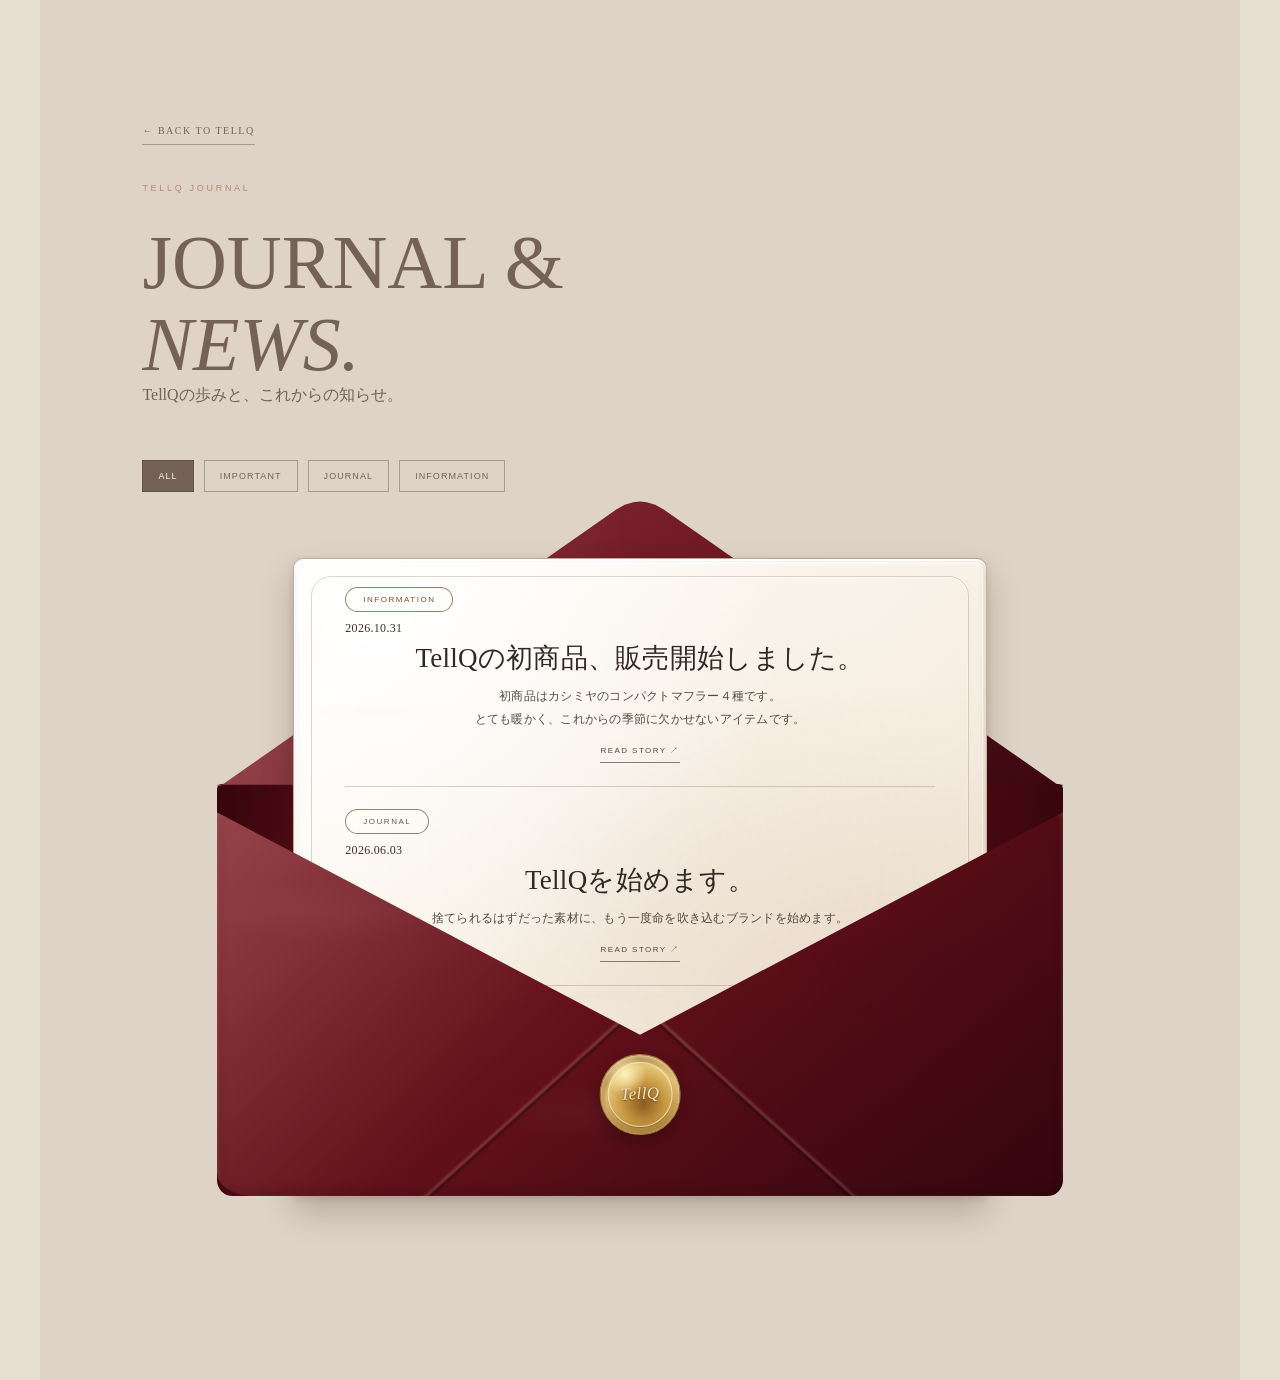
==== journal.html @ 22a3b093 "Update TellQ homepage.v.6.52" ====
<!doctype html>
<html lang="ja">
<head>
    <meta charset="utf-8">
    <meta name="viewport" content="width=device-width, initial-scale=1">
    <meta name="description" content="TellQのブランドジャーナルと最新のお知らせ。">
    <title>JOURNAL & NEWS. | TellQ</title>
    <link rel="stylesheet" href="style.css?v=6.52">
</head>
<body>
    <main class="journal-page">
        <div class="journal-page-inner">
            <a class="journal-back" href="index.html#news">← BACK TO TELLQ</a>
            <header class="journal-page-heading">
                <p class="section-label">TELLQ JOURNAL</p>
                <h1>JOURNAL &amp;<br><span>NEWS.</span></h1>
                <p>TellQの歩みと、これからの知らせ。</p>
            </header>
            <div id="journalListView">
                <nav class="journal-filter" aria-label="記事カテゴリ">
                    <button type="button" data-filter="all" aria-pressed="true">ALL</button>
                    <button type="button" data-filter="important" aria-pressed="false">IMPORTANT</button>
                    <button type="button" data-filter="journal" aria-pressed="false">JOURNAL</button>
                    <button type="button" data-filter="information" aria-pressed="false">INFORMATION</button>
                </nav>
                <div id="journalArchiveList" class="journal-archive-list" aria-live="polite"></div>
                <nav class="journal-pagination" id="journalPagination" aria-label="記事ページ"></nav>
            </div>
            <article id="journalDetailView" class="journal-detail" hidden></article>
        </div>
    </main>
    <script src="journal-data.js?v=6.30"></script>
    <script src="journal.js?v=6.44"></script>
</body>
</html>
---- style.css ----
/* =========================================================
   TELLQ WEBSITE
   STYLE CSS
========================================================= */


/* =========================================================
   RESET
========================================================= */

* {
    margin: 0;
    padding: 0;
    box-sizing: border-box;
}

html {
    scroll-behavior: smooth;
}

body {
    background: #e8dfd2;
    color: #302a26;
    font-family: "Noto Serif JP", serif;
    overflow-x: hidden;
}

.lora-number {
    font-family: var(--lora);
    font-weight: 400;
}

/* =========================================================
   FIXED SIDE BACKGROUNDS / PARALLAX
========================================================= */

.side-background {
    position: fixed;
    top: 0;
    bottom: 0;
    width: max(0px, calc((100vw - 1200px) / 2));
    z-index: 0;
    background: url("image/haikei.jpg") center center / cover no-repeat;
    filter: saturate(0.7);
}

.side-background::after {
    content: "";
    position: absolute;
    inset: 0;
    background: rgba(40, 32, 27, 0.22);
}

.side-background-left { left: 0; }
.side-background-right { right: 0; }

main,
.footer {
    position: relative;
    z-index: 1;
    width: min(100%, 1200px);
    margin-left: auto;
    margin-right: auto;
}

.header-inner {
    width: min(100%, 1200px);
    margin: 0 auto;
}

img {
    max-width: 100%;
    display: block;
}

a {
    color: inherit;
    text-decoration: none;
}

button,
input,
textarea,
select {
    font-family: inherit;
}


/* =========================================================
   VARIABLES
========================================================= */

:root {

    --beige: #e8dfd2;
    --light-beige: #f2ece4;
    --cream: #f8f5f0;

    --brown: #756256;
    --dark-brown: #3c332e;

    --black: #282421;

    --red: #b9867b;
    --light-red: #d8b2a8;

    --white: #fffdf9;

    --serif: "Noto Serif JP", serif;
    --english: "Cormorant Garamond", serif;
    --lora: "Lora", serif;
    /* 商品データ（商品名・商品番号・価格など）のフォントはここで一括変更 */
    --product-data-font: var(--lora);
    --sans: "Montserrat", sans-serif;
}


/* =========================================================
   COMMON
========================================================= */

.section-padding {
    padding: 150px 8%;
}

.section-label {
    font-family: var(--sans);
    font-size: 10px;
    letter-spacing: 0.3em;
    color: var(--brown);
    margin-bottom: 28px;
}

.section-title h2 {
    font-family: var(--english);
    font-size: clamp(55px, 7vw, 105px);
    line-height: 0.88;
    font-weight: 300;
    letter-spacing: -0.02em;
}

.section-title h2 span {
    color: var(--brown);
}

.reveal {
    opacity: 0;
    transform: translateY(40px);
    transition:
        opacity 1.2s ease,
        transform 1.2s cubic-bezier(.2,.7,.2,1);
}

.reveal.active {
    opacity: 1;
    transform: translateY(0);
}


/* =========================================================
   HEADER
========================================================= */

.header {
    position: fixed;
    top: 0;
    left: 0;
    width: 100%;
    z-index: 1000;
    padding: 25px 5%;
    color: #fff;
    mix-blend-mode: difference;
}

.header-inner {
    display: flex;
    align-items: center;
    justify-content: space-between;
}

.logo {
    position: relative;
    z-index: 2;
    width: 100px;
    font-family: var(--english);
    font-size: 34px;
    letter-spacing: 0.05em;
}

.nav {
    display: flex;
    gap: 42px;
}

.nav a {
    font-family: var(--sans);
    font-size: 10px;
    letter-spacing: 0.25em;
    transition: opacity 0.3s ease;
}

.nav a:hover {
    opacity: 0.55;
}

.menu-button {
    display: none;
}


/* =========================================================
   MOBILE MENU
========================================================= */

.mobile-menu {
    position: fixed;
    inset: 0;
    z-index: 900;
    background: var(--beige);

    display: flex;
    flex-direction: column;
    justify-content: center;
    align-items: center;
    gap: 30px;

    opacity: 0;
    pointer-events: none;
    transition: opacity 0.5s ease;
}

.mobile-menu.active {
    opacity: 1;
    pointer-events: auto;
}

.mobile-menu a {
    font-family: var(--english);
    font-size: 42px;
    color: var(--dark-brown);
}


/* =========================================================
   HERO
========================================================= */

.hero {
    position: relative;
    height: 100vh;
    min-height: 700px;
    overflow: hidden;
    background: #a9998b;
}

.hero-image {
    position: absolute;
    inset: 0;
    overflow: hidden;
}

.hero-slides {
    position: absolute;
    inset: 0;
}

.hero-slide {
    position: absolute;
    inset: 0;
    width: 100%;
    height: 100%;
    object-fit: cover;
    object-position: center;
    filter: saturate(0.75);
    opacity: 0;
    transform: scale(1.03);
    transition: opacity 2.4s ease-in-out, transform 8s ease-out;
}

.hero-slide.active {
    opacity: 1;
    transform: scale(1);
}

.hero-overlay {
    position: absolute;
    inset: 0;

    background:
        linear-gradient(
            90deg,
            rgba(30,24,20,0.45),
            rgba(30,24,20,0.05)
        );
}

.hero-content {
    position: absolute;
    z-index: 2;
    left: 10%;
    top: 50%;
    transform: translateY(-50%);

    color: white;
}

.hero-small {
    font-family: var(--sans);
    font-size: 11px;
    letter-spacing: 0.5em;
    margin-bottom: 25px;
}

.hero h1 {
    font-family: var(--lora);
    font-size: clamp(48px, 5.8vw, 86px);
    line-height: 1.04;
    font-weight: 300;
    letter-spacing: -0.03em;
    max-width: 780px;
}

.hero h1 em {
    font-weight: 300;
}

.hero-japanese {
    margin-top: 35px;

    font-size: 13px;
    line-height: 2.1;
    letter-spacing: 0.12em;
}

.hero-button {
    display: inline-flex;
    align-items: center;
    gap: 30px;

    margin-top: 40px;
    padding-bottom: 10px;

    font-family: var(--sans);
    font-size: 9px;
    letter-spacing: 0.3em;

    border-bottom: 1px solid rgba(255,255,255,0.7);

    transition:
        gap 0.4s ease,
        opacity 0.3s ease;
}

.hero-button:hover {
    gap: 45px;
    opacity: 0.7;
}

.hero-scroll {
    position: absolute;
    z-index: 2;
    bottom: 35px;
    left: 50%;

    transform: translateX(-50%);

    display: flex;
    flex-direction: column;
    align-items: center;
    gap: 10px;

    color: white;
}

.hero-scroll span {
    font-family: var(--sans);
    font-size: 8px;
    letter-spacing: 0.4em;
}

.hero-scroll div {
    width: 1px;
    height: 50px;
    background: rgba(255,255,255,0.6);
}




/* =========================================================
   INTRO
========================================================= */

.intro {
    background:
        radial-gradient(ellipse at 16% 24%, rgba(255,255,255,0.52) 0%, rgba(255,255,255,0) 43%),
        radial-gradient(ellipse at 86% 78%, rgba(184,151,132,0.13) 0%, rgba(184,151,132,0) 42%),
        linear-gradient(135deg, #d9b9a6 0%, #f3eee4 52%, #e6d1bc 100%);
    text-align: center;
}

.intro-inner {
    max-width: 900px;
    margin: auto;
}

.intro h2 {
    font-size: clamp(35px, 5vw, 65px);
    font-weight: 400;
    line-height: 1.6;
}

.intro h2 span {
    color: var(--brown);
}

.intro-text {
    max-width: 550px;
    margin: 45px auto 0;

    font-size: 14px;
    line-height: 2.4;
}

/*  TELLQ v6.30 CODE AUDIT: disabled legacy CSS; no matching current HTML/JS class or ID.
.intro-concept {
    margin-top: 55px;

    font-family: var(--english);
    font-size: 32px;
    font-style: italic;

    color: var(--red);
}

  */


/* =========================================================
   ABOUT
========================================================= */

.about {
    background: var(--beige);
    padding-top: 150px;
}

.about-heading {
    padding: 0 8% 120px;
}

/* ABOUT見出し：PRODUCTS / NEWS と同じ見出し設計 */
.about-heading h2 {
    font-family: var(--english);
    font-size: clamp(55px, 7vw, 105px);
    line-height: 0.88;
    font-weight: 300;
    letter-spacing: -0.02em;
}

.about-heading h2 span {
    color: var(--brown);
}

.about-story {
    display: grid;
    grid-template-columns: 1fr 1fr;
    min-height: 0;
}

.about-image {
    height: 700px;
    overflow: hidden;
}

.image-frame {
    width: 100%;
    height: 100%;
    overflow: hidden;
}

.image-frame img {
    width: 100%;
    height: 100%;
    object-fit: cover;
    object-position: center;
    display: block;
}

.about-text {
    height: 700px;
    padding: 62px 11%;
    background: var(--light-beige);
    overflow: hidden;
    display: flex;
    flex-direction: column;
    justify-content: center;
}

.about-text p {
    font-size: 12px;
    line-height: 1.9;
    margin-bottom: 13px;
}

.about-text .lead {
    font-size: 17px;
    line-height: 1.7;
    color: var(--brown);
    margin-bottom: 22px;
}


/* =========================================================
   ABOUT SECOND
========================================================= */

.about-second {
    display: grid;
    grid-template-columns: 1.05fr 0.95fr;
    position: relative;
    max-width: 1200px;
    margin: auto;
    padding: 180px 8%;
    gap: 80px;
}

.about-second-text {
    position: relative;
    padding-left: 58px;
}

.about-second-text::before {
    content: "01";
    position: absolute;
    left: 0;
    top: 2px;
    font-family: var(--lora);
    font-size: 13px;
    letter-spacing: 0.08em;
    color: var(--brown);
}

.about-second-text::after {
    content: "";
    position: absolute;
    left: 7px;
    top: 31px;
    width: 1px;
    height: calc(100% - 31px);
    background: linear-gradient(to bottom, rgba(118,91,73,0.55), rgba(118,91,73,0));
}

.about-second-text .section-label {
    margin-bottom: 22px;
    letter-spacing: 0.42em;
}

.about-second-text h3 {
    position: relative;
    display: inline-block;
    font-family: var(--lora);
    font-size: clamp(34px, 3.5vw, 48px);
    line-height: 1.25;
    font-weight: 400;
    margin-bottom: 48px;
    color: var(--brown);
}

.about-second-text h3::after {
    content: "";
    position: absolute;
    left: 0;
    bottom: -17px;
    width: 58px;
    height: 1px;
    background: var(--light-red);
}

.about-second-text p {
    max-width: 500px;
    font-size: 13px;
    line-height: 2.55;
    margin-bottom: 25px;
}

.about-second-text strong {
    color: var(--red);
    font-weight: 500;
}

.about-second-quote {
    position: relative;
    min-height: 520px;
    display: flex;
    flex-direction: column;
    justify-content: center;
    align-items: center;
    color: var(--brown);
    background: linear-gradient(145deg, rgba(255,255,255,0.72), rgba(238,229,218,0.45));
    border: 1px solid rgba(118,91,73,0.13);
    box-shadow: 0 25px 70px rgba(75,55,42,0.08);
    overflow: hidden;
}

/* MY STORY：写真を表示する領域 */
.about-second-quote {
    padding: 0;
}

.about-second-quote-image {
    display: block;
    width: 100%;
    height: 100%;
    min-height: inherit;
    object-fit: cover;
    object-position: center;
}

.about-second-quote::after {
    content: "";
    position: absolute;
    width: 190px;
    height: 190px;
    border: 1px solid rgba(160,102,83,0.16);
    border-radius: 50%;
    right: -72px;
    bottom: -72px;
}

/*  TELLQ v6.30 CODE AUDIT: disabled legacy CSS; no matching current HTML/JS class or ID.
.quote-mark {
    font-family: var(--lora);
    font-size: 88px;
    line-height: 0.5;
    opacity: 0.22;
}

  */

.about-second-quote p {
    font-family: var(--lora);
    font-size: clamp(32px, 3.2vw, 46px);
    font-style: italic;
    line-height: 1.35;
    letter-spacing: 0.03em;
    text-align: center;
}

/*  TELLQ v6.30 CODE AUDIT: disabled legacy CSS; no matching current HTML/JS class or ID.
.quote-end {
    transform: rotate(180deg);
    margin-top: 20px;
}

  */


/* =========================================================
   ABOUT FINAL
========================================================= */

.about-final {
    background: var(--dark-brown);
    color: white;

    padding: 150px 8%;
}

.about-final-inner {
    max-width: 850px;
    margin: auto;
    text-align: center;
}

.about-final p {
    font-size: 13px;
    line-height: 2.5;
    margin-bottom: 25px;
    opacity: 0.85;
}

.about-final h3 {
    margin-top: 80px;

    font-family: var(--english);
    font-size: clamp(42px, 6vw, 80px);
    line-height: 1.1;
    font-weight: 300;
}

.about-final h3 em {
    color: var(--light-red);
}


/* =========================================================
   PRODUCTS
========================================================= */

.products {
    background: var(--cream);
}

.product-showcase {
    display: grid;
    grid-template-columns: 1.1fr 0.9fr;
    max-width: 1300px;
    margin: 120px auto 0;
    background: var(--white);
}

.product-visual-column {
    min-width: 0;
    align-self: start;
    background: var(--white);
}

.product-main {
    position: relative;
    min-width: 0;
}

.product-image {
    position: relative;
    height: 700px;
    overflow: hidden;
    background: var(--light-beige);
}

.product-image img {
    width: 100%;
    height: 100%;
    object-fit: cover;
    object-position: center;
    display: block;
    transition: opacity 0.35s ease;
}

.product-number {
    position: absolute;
    top: 30px;
    left: 35px;
    font-family: var(--english);
    font-size: 24px;
    color: rgba(255,255,255,0.8);
}

.product-arrow {
    position: absolute;
    top: 50%;
    transform: translateY(-50%);
    z-index: 3;
    width: 48px;
    height: 48px;
    border: 1px solid rgba(255,255,255,0.65);
    background: rgba(40,33,29,0.28);
    color: white;
    border-radius: 50%;
    font-size: 18px;
    cursor: pointer;
    backdrop-filter: blur(5px);
    transition: background 0.3s ease, transform 0.3s ease;
}

.product-arrow:hover {
    background: rgba(40,33,29,0.55);
}

.product-prev { left: 24px; }
.product-next { right: 24px; }

.product-info {
    padding: 80px 10%;
}

.product-category {
    font-family: var(--sans);
    font-size: 8px;
    letter-spacing: 0.25em;
    color: var(--brown);
}

.product-info h3 {
    margin-top: 35px;
    font-family: var(--english);
    font-size: 62px;
    line-height: 0.95;
    font-weight: 300;
}

.product-price {
    margin-top: 35px;
    font-family: var(--product-data-font);
    font-size: 20px;
    letter-spacing: 0.08em;
}

.product-price small {
    font-size: 8px;
    color: #888;
}

.product-line {
    width: 100%;
    height: 1px;
    margin: 40px 0;
    background: #d7cec4;
}

/*  TELLQ v6.30 CODE AUDIT: disabled legacy CSS; no matching current HTML/JS class or ID.
.product-description {
    font-size: 12px;
    line-height: 2.4;
}

  */

.product-detail {
    margin-top: 34px;
    display: flex;
    gap: 50px;
}

.product-detail div {
    display: flex;
    flex-direction: column;
    gap: 8px;
}

.product-detail span {
    font-family: var(--sans);
    font-size: 8px;
    letter-spacing: 0.2em;
    color: #999;
}

.product-detail strong {
    font-family: var(--sans);
    font-size: 10px;
    font-weight: 400;
}

/* 商品販売状況（PRODUCT_DATA の status と連動） */
.product-status {
    display: inline-block;
    margin: 12px 0 0;
    padding: 6px 10px;
    border: 1px solid #d7cec4;
    color: #6d6258;
    font-family: var(--sans);
    font-size: 9px;
    letter-spacing: 0.12em;
    line-height: 1.5;
}
.product-status[data-status="upcoming"] {
    background: #f5f0e8;
    border-color: #d8c5a8;
    color: #806548;
}
.product-status[data-status="available"] {
    background: #f5f4ef;
    border-color: #d7cec4;
    color: #5f6253;
}
.product-status[data-status="soldout"] {
    background: #f0ece8;
    border-color: #cbbeb2;
    color: #82766d;
}

.buy-button {
    width: 100%;
    margin-top: 60px;
    padding: 20px;
    border: 1px solid var(--dark-brown);
    background: var(--dark-brown);
    color: white;
    font-family: var(--sans);
    font-size: 9px;
    letter-spacing: 0.3em;
    cursor: pointer;
    display: flex;
    align-items: center;
    justify-content: space-between;
    transition: background 0.3s ease, color 0.3s ease;
}

.buy-button:hover {
    background: transparent;
    color: var(--dark-brown);
}

.buy-button:disabled {
    background: #e8e0d7;
    border-color: #d7cec4;
    color: #887b70;
    cursor: not-allowed;
}
.buy-button:disabled:hover {
    background: #e8e0d7;
    color: #887b70;
}

.product-thumbnails {
    max-width: 1300px;
    margin: 24px auto 0;
    display: grid;
    grid-template-columns: repeat(5, 1fr);
    gap: 14px;
}

.product-thumb {
    position: relative;
    height: 130px;
    padding: 0;
    border: 1px solid transparent;
    background: var(--light-beige);
    overflow: hidden;
    cursor: pointer;
    opacity: 1;
    transition: border-color 0.3s ease, transform 0.3s ease;
}

.product-thumb:hover,
.product-thumb.active {
    opacity: 1;
}

.product-thumb.active {
    border-color: var(--dark-brown);
}

.product-thumb:hover {
    transform: translateY(-2px);
}

.product-thumb img {
    width: 100%;
    height: 100%;
    object-fit: cover;
}

.product-thumb .product-thumb-status {
    position: absolute;
    top: 8px;
    right: 8px;
    left: auto;
    bottom: auto;
    z-index: 2;
    padding: 5px 6px;
    background: rgba(250, 247, 242, 0.94);
    color: #62564c;
    font-family: var(--sans);
    font-size: 7px;
    letter-spacing: 0.08em;
    line-height: 1.2;
    text-shadow: none;
}
.product-thumb .product-thumb-status--upcoming { background: rgba(245, 237, 224, 0.96); color: #806548; }
/*  TELLQ v6.30 CODE AUDIT: disabled legacy CSS; no matching current HTML/JS class or ID.
.product-thumb .product-thumb-status--available { background: rgba(245, 244, 239, 0.94); color: #5f6253; }

  */
.product-thumb .product-thumb-status--soldout { background: rgba(240, 236, 232, 0.96); color: #82766d; }

.product-thumb > span:not(.product-thumb-status) {
    position: absolute;
    left: 10px;
    bottom: 8px;
    font-family: var(--sans);
    font-size: 8px;
    letter-spacing: 0.12em;
    color: white;
    text-shadow: 0 1px 5px rgba(0,0,0,0.45);
}

/* =========================================================
   STAFF SNAP
========================================================= */

.staff-snap {
    max-width: 1300px;
    margin: 150px auto 0;
}

.staff-heading {
    text-align: center;
    margin-bottom: 55px;
}

.staff-heading .section-label {
    margin-bottom: 18px;
}

.staff-heading h3 {
    font-family: var(--english);
    font-size: clamp(48px, 6vw, 82px);
    line-height: 0.9;
    font-weight: 300;
}

.staff-heading h3 span {
    color: var(--brown);
}

.staff-slider {
    display: flex;
    align-items: center;
    gap: 22px;
}

.staff-track-window {
    flex: 1;
    overflow: hidden;
}

.staff-track {
    display: flex;
    transition: transform 0.65s cubic-bezier(.2,.7,.2,1);
}

.staff-slide {
    flex: 0 0 100%;
    width: 100%;
    padding: 0;
    border: none;
    background: transparent;
    cursor: zoom-in;
}

.staff-slide img {
    width: 100%;
    height: 540px;
    object-fit: cover;
    display: block;
}

/*  TELLQ v6.30 CODE AUDIT: disabled legacy CSS; no matching current HTML/JS class or ID.
.staff-arrow {
    flex: 0 0 48px;
    width: 48px;
    height: 48px;
    border: 1px solid rgba(60,51,46,0.45);
    background: transparent;
    color: var(--dark-brown);
    border-radius: 50%;
    font-size: 18px;
    cursor: pointer;
    transition: background 0.3s ease, color 0.3s ease;
}

  */

/*  TELLQ v6.30 CODE AUDIT: disabled legacy CSS; no matching current HTML/JS class or ID.
.staff-arrow:hover {
    background: var(--dark-brown);
    color: white;
}

  */

.staff-dots {
    display: flex;
    justify-content: center;
    gap: 10px;
    margin-top: 25px;
}

.staff-dot {
    width: 7px;
    height: 7px;
    padding: 0;
    border: 1px solid var(--dark-brown);
    background: transparent;
    border-radius: 50%;
    cursor: pointer;
    transition: background 0.3s ease, transform 0.3s ease;
}

.staff-dot.active {
    background: var(--dark-brown);
    transform: scale(1.35);
}

/* スタッフスナップ拡大表示 */
.staff-lightbox {
    position: fixed;
    inset: 0;
    z-index: 3000;
    display: flex;
    align-items: center;
    justify-content: center;
    padding: 40px;
    background: rgba(40,33,29,0.88);
    backdrop-filter: blur(10px);
    opacity: 0;
    pointer-events: none;
    transition: opacity 0.35s ease;
}

.staff-lightbox.active {
    opacity: 1;
    pointer-events: auto;
}

.staff-lightbox img {
    max-width: min(90vw, 1000px);
    max-height: 88vh;
    width: auto;
    height: auto;
    object-fit: contain;
    box-shadow: 0 20px 70px rgba(0,0,0,0.35);
}

.staff-lightbox-close {
    position: absolute;
    top: 22px;
    right: 28px;
    border: none;
    background: transparent;
    color: white;
    font-size: 38px;
    font-weight: 200;
    cursor: pointer;
}

/* =========================================================
   NEWS
========================================================= */

.news {
    background: #ded3c6;
    padding: 150px 8%;
}

.news-inner {
    max-width: 1200px;
    margin: auto;
}

/*  TELLQ v6.30 CODE AUDIT: disabled legacy CSS; no matching current HTML/JS class or ID.
.news-item {
    display: grid;
    grid-template-columns: 180px 1fr;

    margin-top: 120px;
    padding-top: 60px;

    border-top: 1px solid rgba(60,51,46,0.25);
}

  */

/*  TELLQ v6.30 CODE AUDIT: disabled legacy CSS; no matching current HTML/JS class or ID.
.news-date {
    display: flex;
    align-items: flex-start;
    gap: 15px;
    padding-top: 15px;
}

  */

/*  TELLQ v6.30 CODE AUDIT: disabled legacy CSS; no matching current HTML/JS class or ID.
.news-date .day {
    font-family: var(--lora);
    font-size: 64px;
    line-height: 0.8;
    font-weight: 400;
}

  */

/*  TELLQ v6.30 CODE AUDIT: disabled legacy CSS; no matching current HTML/JS class or ID.
.news-date .month {
    font-family: var(--sans);
    font-size: 9px;
    line-height: 1.6;
    letter-spacing: 0.15em;
}

  */

/*  TELLQ v6.30 CODE AUDIT: disabled legacy CSS; no matching current HTML/JS class or ID.
.news-category {
    font-family: var(--sans);
    font-size: 8px;
    letter-spacing: 0.3em;
    color: var(--red);
}

  */

/*  TELLQ v6.30 CODE AUDIT: disabled legacy CSS; no matching current HTML/JS class or ID.
.news-content {
    position: relative;
    padding-left: 46px;
}

  */

/*  TELLQ v6.30 CODE AUDIT: disabled legacy CSS; no matching current HTML/JS class or ID.
.news-content::before {
    content: "";
    position: absolute;
    left: 0;
    top: 4px;
    width: 1px;
    height: 100%;
    background: linear-gradient(to bottom, rgba(160,102,83,0.55), rgba(160,102,83,0));
}

  */

/*  TELLQ v6.30 CODE AUDIT: disabled legacy CSS; no matching current HTML/JS class or ID.
.news-content h3 {
    margin: 25px 0 35px;
    font-family: var(--lora);
    font-size: clamp(42px, 5vw, 64px);
    line-height: 1.1;
    font-weight: 400;
    color: var(--brown);
}

  */

/*  TELLQ v6.30 CODE AUDIT: disabled legacy CSS; no matching current HTML/JS class or ID.
.news-content p {
    max-width: 700px;

    font-size: 13px;
    line-height: 2.4;

    margin-bottom: 20px;
}

  */


/* =========================================================
   INSTAGRAM
========================================================= */

/*  TELLQ v6.30 CODE AUDIT: disabled legacy CSS; no matching current HTML/JS class or ID.
.instagram {
    min-height: 650px;

    display: flex;
    align-items: center;
    justify-content: center;

    text-align: center;

    background:
        radial-gradient(
            ellipse at center,
            #eee5da,
            #c5b5a5
        );
}

  */

/*  TELLQ v6.30 CODE AUDIT: disabled legacy CSS; no matching current HTML/JS class or ID.
.instagram-content h2 {
    font-family: var(--english);
    font-size: clamp(60px, 8vw, 110px);
    line-height: 0.85;
    font-weight: 300;
}

  */

/*  TELLQ v6.30 CODE AUDIT: disabled legacy CSS; no matching current HTML/JS class or ID.
.instagram-content h2 em {
    color: var(--red);
}

  */

/*  TELLQ v6.30 CODE AUDIT: disabled legacy CSS; no matching current HTML/JS class or ID.
.instagram-content > p:not(.section-label) {
    margin: 35px auto;
    font-size: 12px;
    line-height: 2;
}

  */

.instagram-button {
    display: inline-flex;
    align-items: center;
    gap: 30px;

    font-family: var(--sans);
    font-size: 9px;
    letter-spacing: 0.3em;

    padding-bottom: 10px;
    border-bottom: 1px solid var(--dark-brown);

    transition: gap 0.4s ease;
}

.instagram-button:hover {
    gap: 45px;
}


/* =========================================================
   CONTACT
========================================================= */

.contact {
    background: var(--cream);
}

.contact-inner {
    max-width: 1100px;
    margin: auto;

    display: grid;
    grid-template-columns: 0.8fr 1.2fr;
    gap: 100px;
}

.contact-lead {
    margin-top: 50px;

    font-size: 12px;
    line-height: 2.3;
    color: #6e625a;
}

/*  TELLQ v6.30 CODE AUDIT: disabled legacy CSS; no matching current HTML/JS class or ID.
.contact-form {
    padding-top: 20px;
}

  */

/*  TELLQ v6.30 CODE AUDIT: disabled legacy CSS; no matching current HTML/JS class or ID.
.form-group {
    margin-bottom: 40px;
}

  */

/*  TELLQ v6.30 CODE AUDIT: disabled legacy CSS; no matching current HTML/JS class or ID.
.form-group label {
    display: block;

    margin-bottom: 12px;

    font-family: var(--sans);
    font-size: 8px;
    letter-spacing: 0.25em;

    color: var(--brown);
}

  */

/*  TELLQ v6.30 CODE AUDIT: disabled legacy CSS; no matching current HTML/JS class or ID.
.form-group input,
.form-group textarea,
.form-group select {
    width: 100%;

    border: none;
    border-bottom: 1px solid #c9bdb0;

    background: transparent;

    padding: 13px 0;

    color: var(--dark-brown);
    outline: none;

    font-size: 13px;
}

  */

/*  TELLQ v6.30 CODE AUDIT: disabled legacy CSS; no matching current HTML/JS class or ID.
.form-group input:focus,
.form-group textarea:focus,
.form-group select:focus {
    border-bottom-color: var(--red);
}

  */

/*  TELLQ v6.30 CODE AUDIT: disabled legacy CSS; no matching current HTML/JS class or ID.
.form-group textarea {
    min-height: 150px;
    resize: vertical;
}

  */

/*  TELLQ v6.30 CODE AUDIT: disabled legacy CSS; no matching current HTML/JS class or ID.
.submit-button {
    width: 100%;

    border: none;
    background: var(--dark-brown);
    color: white;

    padding: 22px;

    font-family: var(--sans);
    font-size: 9px;
    letter-spacing: 0.3em;

    display: flex;
    justify-content: space-between;

    cursor: pointer;

    transition: background 0.3s ease;
}

  */

/*  TELLQ v6.30 CODE AUDIT: disabled legacy CSS; no matching current HTML/JS class or ID.
.submit-button:hover {
    background: var(--red);
}

  */


/* =========================================================
   FOOTER
========================================================= */

.footer {
    background: var(--dark-brown);
    color: white;

    padding: 90px 6% 25px;
}

.footer-inner {
    display: grid;
    grid-template-columns: 1fr 1fr 1fr;
    gap: 50px;
    align-items: start;
}

.footer-logo {
    font-family: var(--english);
    font-size: 45px;
}

.footer-brand p {
    margin-top: 15px;

    font-family: var(--english);
    font-size: 17px;
    line-height: 1.3;

    color: #d2c4b7;
}

.footer-nav {
    display: flex;
    flex-direction: column;
    gap: 15px;
}

.footer-nav a,
.footer-social a {
    font-family: var(--sans);
    font-size: 8px;
    letter-spacing: 0.3em;

    color: #d2c4b7;

    transition: color 0.3s ease;
}

.footer-nav a:hover,
.footer-social a:hover {
    color: white;
}

.footer-social {
    text-align: right;
}

.footer-bottom {
    margin-top: 80px;
    padding-top: 20px;

    border-top: 1px solid rgba(255,255,255,0.15);
}

.footer-bottom p {
    font-family: var(--sans);
    font-size: 7px;
    letter-spacing: 0.2em;
    color: #a99a8d;
}



@media (max-width: 600px) {
    .product-showcase {
        margin-top: 70px;
    }

    .product-image {
        height: 450px;
    }

    .product-info {
        padding: 60px 8%;
    }

    .product-info h3 {
        font-size: 52px;
    }

    /*  TELLQ v6.30 CODE AUDIT: disabled legacy CSS; no matching current HTML/JS class or ID.
.product-description {
        font-size: 11px;
    }

  */

    .product-detail {
        gap: 30px;
    }

    .product-thumbnails {
        margin-top: 15px;
        gap: 5px;
    }

    .product-thumb {
        height: 72px;
    }

    .product-thumb > span:not(.product-thumb-status) {
        font-size: 6px;
        left: 6px;
        bottom: 5px;
    }

    .product-arrow {
        width: 40px;
        height: 40px;
        font-size: 15px;
    }

    .product-prev { left: 15px; }
    .product-next { right: 15px; }

    .staff-snap {
        margin-top: 100px;
    }

    .staff-slider {
        gap: 8px;
    }

    /*  TELLQ v6.30 CODE AUDIT: disabled legacy CSS; no matching current HTML/JS class or ID.
.staff-arrow {
        flex-basis: 38px;
        width: 38px;
        height: 38px;
        font-size: 14px;
    }

  */

    .staff-slide img {
        height: 450px;
    }

    .staff-lightbox {
        padding: 20px;
    }
}

/* =========================================================
   MODAL
========================================================= */

.modal {
    position: fixed;
    inset: 0;

    z-index: 2000;

    display: flex;
    align-items: center;
    justify-content: center;

    opacity: 0;
    pointer-events: none;

    transition: opacity 0.4s ease;
}

.modal.active {
    opacity: 1;
    pointer-events: auto;
}

.modal-overlay {
    position: absolute;
    inset: 0;

    background: rgba(40,33,29,0.65);
    backdrop-filter: blur(8px);
}

.modal-content {
    position: relative;
    z-index: 2;

    width: min(90%, 500px);

    padding: 70px 55px;

    background: var(--cream);

    text-align: center;
}

.modal-close {
    position: absolute;

    top: 20px;
    right: 25px;

    border: none;
    background: transparent;

    font-size: 30px;
    font-weight: 200;

    cursor: pointer;
}

.modal-content h2 {
    font-family: var(--english);
    font-size: 50px;
    line-height: 0.9;
    font-weight: 300;
}

.modal-price {
    margin: 30px 0;

    font-family: var(--sans);
    font-size: 18px;
}

.modal-content > p:not(.section-label):not(.modal-price) {
    font-size: 11px;
    line-height: 2;
    color: #746960;
}

.modal-button {
    margin-top: 35px;

    padding: 15px 60px;

    border: 1px solid var(--dark-brown);
    background: transparent;

    font-family: var(--sans);
    font-size: 8px;
    letter-spacing: 0.3em;

    cursor: pointer;
}


/* =========================================================
   BACK TO TOP
========================================================= */

.back-to-top {
    position: fixed;

    right: 25px;
    bottom: 25px;

    width: 45px;
    height: 45px;

    border: 1px solid rgba(60,51,46,0.4);

    background: rgba(248,245,240,0.8);

    color: var(--dark-brown);

    border-radius: 50%;

    cursor: pointer;

    opacity: 0;
    pointer-events: none;

    transition: opacity 0.3s ease;
}

.back-to-top.active {
    opacity: 1;
    pointer-events: auto;
}


/* =========================================================
   RESPONSIVE
========================================================= */

@media (max-width: 900px) {

    .product-showcase {
        grid-template-columns: 1fr;
    }

    .product-image {
        height: 600px;
    }

    .product-info {
        padding: 70px 8%;
    }

    .product-thumbnails {
        gap: 8px;
    }

    .product-thumb {
        height: 100px;
    }

    .staff-slider {
        gap: 12px;
    }

    .staff-slide img {
        height: 550px;
    }

}

@media (max-width: 900px) {

    .nav {
        display: none;
    }

    .menu-button {
        display: flex;

        width: 35px;
        height: 30px;

        flex-direction: column;
        justify-content: center;
        gap: 7px;

        border: none;
        background: transparent;

        cursor: pointer;
    }

    .menu-button span {
        width: 100%;
        height: 1px;
        background: white;

        transition:
            transform 0.3s ease;
    }

    .menu-button.active span:first-child {
        transform: translateY(4px) rotate(45deg);
    }

    .menu-button.active span:last-child {
        transform: translateY(-4px) rotate(-45deg);
    }

    .hero-content {
        left: 8%;
        right: 8%;
    }

    .hero h1 {
        font-size: clamp(55px, 12vw, 90px);
    }

    .about-story {
        grid-template-columns: 1fr;
    }

    .about-image {
        height: 550px;
    }

    .about-text {
        height: auto;
        min-height: 0;
        padding: 80px 10%;
        overflow: visible;
    }

    .about-second {
        grid-template-columns: 1fr;
        gap: 100px;
    }

    /*  TELLQ v6.30 CODE AUDIT: disabled legacy CSS; no matching current HTML/JS class or ID.
.product-card {
        grid-template-columns: 1fr;
    }

  */

    .product-image
/* TELLQ v6.30 CODE AUDIT — disabled unused selector(s): .product-placeholder */ {
        min-height: 600px;
    }

    .product-info {
        padding: 70px 8%;
    }

    .contact-inner {
        grid-template-columns: 1fr;
        gap: 70px;
    }

    .footer-inner {
        grid-template-columns: 1fr;
    }

    .footer-social {
        text-align: left;
    }

}


/* =========================================================
   MOBILE
========================================================= */

@media (max-width: 600px) {

    .section-padding {
        padding: 100px 7%;
    }

    .header {
        padding: 20px 6%;
    }

    /*  TELLQ v6.30 CODE AUDIT: disabled legacy CSS; no matching current HTML/JS class or ID.
.logo-fallback {
        font-size: 29px;
    }

  */

    .hero {
        min-height: 650px;
    }

    .hero h1 {
        font-size: 45px;
        line-height: 1.08;
        max-width: 650px;
    }

    .hero-japanese {
        font-size: 11px;
    }

    .intro h2 {
        font-size: 31px;
    }

    .intro-text {
        font-size: 12px;
    }

    /*  TELLQ v6.30 CODE AUDIT: disabled legacy CSS; no matching current HTML/JS class or ID.
.intro-concept {
        font-size: 27px;
    }

  */

    .about {
        padding-top: 100px;
    }

    .about-heading {
        padding: 0 7% 70px;
    }

    .section-title h2 {
        font-size: 60px;
    }

    .about-image {
        height: 450px;
        min-height: 450px;
    }

    .about-text {
        height: auto;
        min-height: 0;
        padding: 65px 8%;
        overflow: visible;
    }

    .about-text .lead {
        font-size: 17px;
    }

    .about-text p {
        font-size: 12px;
        line-height: 2.3;
    }

    .about-second {
        padding: 100px 8%;
        gap: 55px;
    }

    .about-second-text {
        padding-left: 42px;
    }

    .about-second-quote {
        min-height: 400px;
    }

    .about-second-text h3 {
        font-size: 30px;
    }

    .about-second-text p {
        font-size: 12px;
    }

    .about-second-quote p {
        font-size: 34px;
    }

    .about-final {
        padding: 100px 8%;
    }

    .about-final h3 {
        font-size: 45px;
    }

    /*  TELLQ v6.30 CODE AUDIT: disabled legacy CSS; no matching current HTML/JS class or ID.
.product-card {
        margin-top: 70px;
    }

  */

    .product-image {
        height: 450px;
        min-height: 450px;
    }

    .product-info {
        padding: 60px 8%;
    }

    .product-info h3 {
        font-size: 52px;
    }

    /*  TELLQ v6.30 CODE AUDIT: disabled legacy CSS; no matching current HTML/JS class or ID.
.product-description {
        font-size: 11px;
    }

  */

    .product-detail {
        gap: 30px;
    }

    .news {
        padding: 100px 7%;
    }

    /*  TELLQ v6.30 CODE AUDIT: disabled legacy CSS; no matching current HTML/JS class or ID.
.news-item {
        grid-template-columns: 1fr;
        gap: 30px;
        margin-top: 80px;
    }

  */

    /*  TELLQ v6.30 CODE AUDIT: disabled legacy CSS; no matching current HTML/JS class or ID.
.news-content {
        padding-left: 28px;
    }

  */

    /*  TELLQ v6.30 CODE AUDIT: disabled legacy CSS; no matching current HTML/JS class or ID.
.news-content h3 {
        font-size: 45px;
    }

  */

    /*  TELLQ v6.30 CODE AUDIT: disabled legacy CSS; no matching current HTML/JS class or ID.
.news-content p {
        font-size: 12px;
    }

  */

    /*  TELLQ v6.30 CODE AUDIT: disabled legacy CSS; no matching current HTML/JS class or ID.
.instagram {
        min-height: 500px;
        padding: 80px 7%;
    }

  */

    /*  TELLQ v6.30 CODE AUDIT: disabled legacy CSS; no matching current HTML/JS class or ID.
.instagram-content h2 {
        font-size: 70px;
    }

  */

    .contact-inner {
        gap: 50px;
    }

    .modal-content {
        padding: 60px 30px;
    }

}

@media (max-width: 1250px) {
    .side-background {
        display: none;
    }

    main,
    .footer,
    .header-inner {
        width: 100%;
    }
}

/* =========================================================
   INSTAGRAM HAND-COLORED ICON
========================================================= */

.instagram-button {
    position: relative;
    display: inline-flex;
    align-items: center;
    gap: 14px;
}

.instagram-icon {
    position: relative;
    display: inline-block;
    width: 29px;
    height: 29px;
    flex: 0 0 29px;
    border: 1.25px solid rgba(61, 50, 45, 0.70);
    border-radius: 8px 9px 8px 9px;
    overflow: visible;
    transform: rotate(-1.5deg);
}

/* 透明な手塗りカラー。輪郭より少し外側へはみ出す */
.instagram-icon::before {
    content: "";
    position: absolute;
    inset: -4px -3px -3px -4px;
    border-radius: 9px 12px 8px 10px;
    background:
        radial-gradient(ellipse at 20% 78%, rgba(247, 119, 55, 0.38) 0 23%, transparent 48%),
        radial-gradient(ellipse at 77% 21%, rgba(193, 53, 132, 0.35) 0 26%, transparent 50%),
        radial-gradient(ellipse at 58% 78%, rgba(131, 58, 180, 0.31) 0 27%, transparent 51%),
        radial-gradient(ellipse at 34% 26%, rgba(252, 175, 69, 0.27) 0 24%, transparent 49%);
    filter: blur(1.15px);
    opacity: 0.82;
    transform: rotate(4deg) skewX(-3deg);
    z-index: -1;
}

/* 外枠の版ズレ */
.instagram-icon::after {
    content: "";
    position: absolute;
    inset: -1px 1px 1px -1px;
    border: 1px solid rgba(193, 53, 132, 0.25);
    border-radius: 9px 7px 10px 8px;
    transform: rotate(3deg);
    filter: blur(0.35px);
}

/* 中央レンズ */
.instagram-icon-dot {
    position: absolute;
    width: 9px;
    height: 9px;
    left: 50%;
    top: 50%;
    transform: translate(-50%, -50%) rotate(1deg);
    border: 1.1px solid rgba(61, 50, 45, 0.68);
    border-radius: 50%;
    background:
        radial-gradient(circle at 30% 30%, rgba(252, 175, 69, 0.28), transparent 58%),
        rgba(193, 53, 132, 0.08);
    box-shadow:
        1px -1px 0 rgba(247, 119, 55, 0.18),
        -1px 1px 0 rgba(131, 58, 180, 0.18);
}

/* Instagram本来の右上の小さなドット */
.instagram-icon-dot::after {
    content: "";
    position: absolute;
    width: 3.2px;
    height: 3.2px;
    right: -7px;
    top: -7px;
    border-radius: 50%;
    background: rgba(193, 53, 132, 0.27);
    box-shadow:
        -0.8px 0.8px 0 rgba(247, 119, 55, 0.20),
        0.8px -0.8px 0 rgba(131, 58, 180, 0.18);
    filter: blur(0.25px);
}

.instagram-arrow {
    margin-left: 4px;
}

@media (max-width: 600px) {
    /*  TELLQ v6.30 CODE AUDIT: disabled legacy CSS; no matching current HTML/JS class or ID.
.about-text .frame-1 {
        width: 108%;
        height: 96%;
        left: -7%;
        top: 2%;
    }

  */

    /*  TELLQ v6.30 CODE AUDIT: disabled legacy CSS; no matching current HTML/JS class or ID.
.about-text .frame-2 {
        width: 104%;
        height: 92%;
        left: 0;
        top: 4%;
    }

  */

    /*  TELLQ v6.30 CODE AUDIT: disabled legacy CSS; no matching current HTML/JS class or ID.
.about-second-text .frame-1 {
        width: 114%;
        height: 98%;
        left: -9%;
        top: 1%;
    }

  */

    /*  TELLQ v6.30 CODE AUDIT: disabled legacy CSS; no matching current HTML/JS class or ID.
.about-second-text .frame-2 {
        width: 107%;
        height: 94%;
        left: -1%;
        top: 4%;
    }

  */

    /*  TELLQ v6.30 CODE AUDIT: disabled legacy CSS; no matching current HTML/JS class or ID.
.news-content .frame-1 {
        width: 113%;
        height: 106%;
        left: -8%;
        top: -2%;
    }

  */

    /*  TELLQ v6.30 CODE AUDIT: disabled legacy CSS; no matching current HTML/JS class or ID.
.news-content .frame-2 {
        width: 107%;
        height: 102%;
        left: 0;
        top: 1%;
    }

  */
}

/* =========================================================
   FINAL ADJUSTMENT
   ABOUT TELLQ見出し「FROM WHAT REMAINS.」を途中で折り返さず2行に固定
========================================================= */
.about-heading h2 span {
    white-space: nowrap;
}


/* PURCHASE MODAL / BASE LINK */
.modal-button {
    display: inline-flex;
    align-items: center;
    justify-content: center;
    gap: 18px;
    text-decoration: none;
}

.modal-button span {
    font-size: 14px;
}


/* =========================================================
   HIDDEN STORY PAGE
   TellQの世界観を壊さない、静かな隠しページ
========================================================= */

.secret-page {
    position: fixed;
    inset: 0;
    z-index: 9999;
    display: flex;
    align-items: center;
    justify-content: center;
    padding: 34px;
    visibility: hidden;
    opacity: 0;
    pointer-events: none;
    transition: opacity 0.55s ease, visibility 0.55s ease;
}

.secret-page.active {
    visibility: visible;
    opacity: 1;
    pointer-events: auto;
}

.secret-page-overlay {
    position: absolute;
    inset: 0;
    background: rgba(39, 31, 27, 0.48);
    backdrop-filter: blur(8px);
    -webkit-backdrop-filter: blur(8px);
}

.secret-page-content {
    position: relative;
    width: min(980px, 100%);
    max-height: min(88vh, 900px);
    overflow-y: auto;
    background: #f8f5f1;
    color: var(--dark-brown);
    box-shadow: 0 25px 80px rgba(44, 33, 27, 0.18);
    transform: translateY(22px);
    transition: transform 0.65s cubic-bezier(.22,.61,.36,1);
}

.secret-page.active .secret-page-content {
    transform: translateY(0);
}

.secret-page-content::-webkit-scrollbar {
    width: 5px;
}

.secret-page-content::-webkit-scrollbar-thumb {
    background: rgba(95, 73, 62, 0.25);
}

.secret-page-close {
    position: sticky;
    top: 22px;
    float: right;
    z-index: 3;
    margin: 22px 24px 0 0;
    width: 42px;
    height: 42px;
    border: 1px solid rgba(95, 73, 62, 0.22);
    background: rgba(248, 245, 241, 0.82);
    color: var(--dark-brown);
    font-size: 23px;
    font-weight: 300;
    cursor: pointer;
    transition: all 0.3s ease;
}

.secret-page-close:hover {
    background: var(--dark-brown);
    color: #f8f5f1;
}

.secret-page-inner {
    max-width: 790px;
    margin: 0 auto;
    padding: 88px 72px 96px;
}

.secret-page-inner h2 {
    margin: 20px 0 48px;
    font-family: var(--serif);
    font-size: clamp(42px, 6vw, 76px);
    line-height: 1.02;
    font-weight: 400;
    letter-spacing: -0.03em;
}

.secret-page-inner h2 em {
    font-weight: 400;
}

.secret-intro {
    max-width: 650px;
    margin-bottom: 68px;
}

.secret-intro p,
.secret-story p {
    margin: 0 0 24px;
    font-size: 13px;
    line-height: 2.35;
    letter-spacing: 0.05em;
    color: #6f625a;
}

.secret-images {
    display: grid;
    grid-template-columns: 1fr 1fr;
    gap: 24px;
    margin: 0 0 76px;
}

.secret-images figure {
    margin: 0;
}

.secret-images img {
    display: block;
    width: 100%;
    aspect-ratio: 4 / 5;
    object-fit: cover;
    background: #ebe5df;
    filter: saturate(0.82);
    transition: transform 0.7s ease, filter 0.7s ease;
}

.secret-images figure:hover img {
    transform: scale(1.018);
    filter: saturate(1);
}

.secret-images figcaption {
    margin-top: 12px;
    font-family: var(--sans);
    font-size: 8px;
    letter-spacing: 0.28em;
    color: #87776d;
}

.secret-story {
    border-top: 1px solid rgba(95, 73, 62, 0.16);
    padding-top: 52px;
}

.secret-story-label {
    font-family: var(--sans) !important;
    font-size: 8px !important;
    letter-spacing: 0.3em !important;
    color: #87776d !important;
}

.secret-story h3 {
    max-width: 650px;
    margin: 18px 0 34px;
    font-family: var(--serif);
    font-size: clamp(26px, 3.4vw, 42px);
    line-height: 1.45;
    font-weight: 400;
    letter-spacing: 0.01em;
}

.secret-final {
    margin-top: 52px !important;
    padding-top: 30px;
    border-top: 1px solid rgba(95, 73, 62, 0.12);
    font-family: var(--serif) !important;
    font-size: 20px !important;
    line-height: 1.8 !important;
    color: var(--dark-brown) !important;
}

.secret-final em {
    font-size: 25px;
}

@media (max-width: 600px) {
    .secret-page {
        padding: 12px;
    }

    .secret-page-content {
        max-height: 94vh;
    }

    .secret-page-inner {
        padding: 68px 28px 70px;
    }

    .secret-page-close {
        margin: 14px 14px 0 0;
    }

    .secret-images {
        grid-template-columns: 1fr;
        gap: 34px;
        margin-bottom: 58px;
    }

    .secret-images img {
        aspect-ratio: 5 / 4;
    }

    .secret-intro p,
    .secret-story p {
        font-size: 12px;
        line-height: 2.2;
    }
}

/* =========================================================
   MOBILE REFINEMENT / TellQ updated_hidden base
   既存の機能・構造は変更せず、スマートフォン表示のみ最適化
========================================================= */

@media (max-width: 900px) {
    html,
    body {
        max-width: 100%;
        overflow-x: hidden;
    }

    .section-padding {
        padding-left: 7%;
        padding-right: 7%;
    }

    .header {
        padding: 18px 6%;
    }

    .header-inner {
        width: 100%;
    }

    .logo {
        width: auto;
        font-size: 30px;
    }

    .menu-button {
        flex: 0 0 34px;
        width: 34px;
        min-width: 34px;
    }

    .hero {
        min-height: 620px;
        height: 100svh;
    }

    .hero-content {
        left: 7%;
        right: 7%;
        width: auto;
    }

    .hero h1 {
        font-size: clamp(42px, 11.5vw, 70px);
        line-height: 1.08;
        max-width: 100%;
        overflow-wrap: normal;
        word-break: normal;
    }

    .hero-japanese {
        max-width: 30em;
        font-size: 11px;
        line-height: 2;
    }

    .hero-button {
        gap: 20px;
        margin-top: 30px;
    }

    .hero-scroll {
        bottom: 22px;
    }

    .intro-inner {
        width: 100%;
    }

    .intro h2 {
        font-size: clamp(28px, 7.5vw, 42px);
        line-height: 1.5;
    }

    .intro-text {
        max-width: 100%;
        font-size: 11px;
        line-height: 2.2;
    }

    /*  TELLQ v6.30 CODE AUDIT: disabled legacy CSS; no matching current HTML/JS class or ID.
.intro-concept {
        font-size: clamp(23px, 6.5vw, 32px);
        line-height: 1.3;
    }

  */

    .about {
        padding-top: 100px;
    }

    .about-heading {
        padding: 0 7% 75px;
    }

    .about-heading h2,
    .section-title h2 {
        font-size: clamp(48px, 13vw, 76px);
        line-height: .9;
    }

    .about-story {
        grid-template-columns: 1fr;
    }

    .about-image {
        height: min(115vw, 520px);
        min-height: 360px;
    }

    .about-text {
        height: auto;
        min-height: 0;
        padding: 65px 9% 75px;
        overflow: visible;
    }

    .about-text p {
        font-size: 11px;
        line-height: 2.05;
    }

    .about-text .lead {
        font-size: 16px;
        line-height: 1.75;
    }

    .about-second {
        grid-template-columns: 1fr;
        gap: 70px;
        padding: 105px 8% 110px;
    }

    .about-second-text {
        padding-left: 43px;
    }

    .about-second-text h3 {
        font-size: clamp(30px, 8vw, 43px);
        margin-bottom: 38px;
    }

    .about-second-text p {
        max-width: none;
        font-size: 11px;
        line-height: 2.25;
    }

    .about-second-quote {
        min-height: 390px;
        padding: 55px 9%;
    }

    .about-second-quote p {
        font-size: clamp(27px, 7.5vw, 40px);
    }

    .product-showcase {
        grid-template-columns: 1fr;
    }

    .product-image
/* TELLQ v6.30 CODE AUDIT — disabled unused selector(s): .product-placeholder */ {
        min-height: 0;
        height: min(115vw, 560px);
    }

    .product-info {
        padding: 65px 8% 70px;
    }

    .product-info h3 {
        font-size: clamp(42px, 12vw, 62px);
        line-height: .95;
    }

    .product-detail {
        gap: 20px;
        flex-wrap: wrap;
    }

    /*  TELLQ v6.30 CODE AUDIT: disabled legacy CSS; no matching current HTML/JS class or ID.
.product-description {
        font-size: 11px;
        line-height: 2;
    }

  */

    .product-thumbnails {
        width: 100%;
        max-width: 100%;
        overflow-x: auto;
        overflow-y: hidden;
        justify-content: flex-start;
        padding: 3px 2px 8px;
        scrollbar-width: thin;
        -webkit-overflow-scrolling: touch;
    }

    .product-thumb {
        flex: 0 0 68px;
        width: 68px;
        height: 82px;
    }

    .product-arrow {
        width: 40px;
        height: 40px;
    }

    .product-prev {
        left: 12px;
    }

    .product-next {
        right: 12px;
    }

    .staff-snap {
        margin-top: 75px;
    }

    .staff-slider {
        gap: 7px;
    }

    .staff-track-window {
        min-width: 0;
    }

    .staff-slide img {
        height: min(125vw, 520px);
    }

    /*  TELLQ v6.30 CODE AUDIT: disabled legacy CSS; no matching current HTML/JS class or ID.
.staff-arrow {
        flex: 0 0 36px;
        width: 36px;
        height: 36px;
    }

  */

    /*  TELLQ v6.30 CODE AUDIT: disabled legacy CSS; no matching current HTML/JS class or ID.
.news-item {
        grid-template-columns: 1fr;
        gap: 30px;
        margin-top: 70px;
    }

  */

    /*  TELLQ v6.30 CODE AUDIT: disabled legacy CSS; no matching current HTML/JS class or ID.
.news-content {
        min-width: 0;
        padding-left: 28px;
        padding-right: 4px;
    }

  */

    /*  TELLQ v6.30 CODE AUDIT: disabled legacy CSS; no matching current HTML/JS class or ID.
.news-content h3 {
        font-size: clamp(34px, 9vw, 48px);
        line-height: 1.05;
        overflow-wrap: anywhere;
    }

  */

    /*  TELLQ v6.30 CODE AUDIT: disabled legacy CSS; no matching current HTML/JS class or ID.
.news-content p {
        font-size: 11px;
        line-height: 2.15;
    }

  */

    /*  TELLQ v6.30 CODE AUDIT: disabled legacy CSS; no matching current HTML/JS class or ID.
.instagram {
        min-height: 460px;
        padding: 75px 7%;
    }

  */

    /*  TELLQ v6.30 CODE AUDIT: disabled legacy CSS; no matching current HTML/JS class or ID.
.instagram-content h2 {
        font-size: clamp(54px, 16vw, 82px);
        line-height: .9;
    }

  */

    .contact-inner {
        grid-template-columns: 1fr;
        gap: 55px;
    }

    /*  TELLQ v6.30 CODE AUDIT: disabled legacy CSS; no matching current HTML/JS class or ID.
.contact-form input,
    .contact-form textarea {
        max-width: 100%;
        font-size: 16px;
    }

  */

    .footer-inner {
        grid-template-columns: 1fr;
        gap: 45px;
    }

    .footer-social {
        text-align: left;
    }

    .modal-content {
        width: min(90%, 480px);
        max-height: 88svh;
        overflow-y: auto;
        padding: 58px 26px 48px;
    }

    .modal-content h2 {
        font-size: clamp(38px, 12vw, 52px);
    }

    .modal-button {
        max-width: 100%;
        padding: 14px 28px;
        line-height: 1.5;
    }

    .back-to-top {
        right: 16px;
        bottom: 16px;
        width: 42px;
        height: 42px;
    }
}

@media (max-width: 600px) {
    .section-padding {
        padding-top: 82px;
        padding-bottom: 82px;
    }

    .section-label {
        font-size: 8px;
        letter-spacing: .26em;
        margin-bottom: 20px;
    }

    .header {
        padding: 17px 5.5%;
    }

    .logo {
        font-size: 27px;
    }

    .hero {
        min-height: 590px;
    }

    .hero-small {
        font-size: 9px;
        margin-bottom: 18px;
    }

    .hero h1 {
        font-size: clamp(39px, 11.8vw, 55px);
        letter-spacing: -.035em;
    }

    .hero-japanese {
        margin-top: 25px;
        font-size: 10px;
        line-height: 2;
        letter-spacing: .08em;
    }

    .hero-scroll span {
        font-size: 7px;
    }

    .hero-scroll div {
        height: 38px;
    }

    .intro h2 {
        font-size: clamp(27px, 7.8vw, 36px);
    }

    .intro-text {
        margin-top: 30px;
        font-size: 11px;
    }

    /*  TELLQ v6.30 CODE AUDIT: disabled legacy CSS; no matching current HTML/JS class or ID.
.intro-concept {
        margin-top: 40px;
        font-size: 24px;
    }

  */

    .about-heading {
        padding-bottom: 58px;
    }

    .about-heading h2,
    .section-title h2 {
        font-size: clamp(43px, 13.2vw, 62px);
    }

    .about-image {
        height: 108vw;
        min-height: 320px;
        max-height: 470px;
    }

    .about-text {
        padding: 55px 9% 62px;
    }

    .about-text p {
        font-size: 10.5px;
        line-height: 2.05;
    }

    .about-text .lead {
        font-size: 15px;
    }

    .about-second {
        padding-top: 85px;
        padding-bottom: 90px;
        gap: 55px;
    }

    .about-second-text {
        padding-left: 35px;
    }

    .about-second-text::before {
        font-size: 11px;
    }

    .about-second-text::after {
        left: 6px;
    }

    .about-second-text h3 {
        font-size: clamp(28px, 8.6vw, 38px);
        margin-bottom: 34px;
    }

    .about-second-text p {
        font-size: 10.5px;
        line-height: 2.15;
        margin-bottom: 20px;
    }

    .about-second-quote {
        min-height: 330px;
        padding: 45px 8%;
    }

    /*  TELLQ v6.30 CODE AUDIT: disabled legacy CSS; no matching current HTML/JS class or ID.
.quote-mark {
        font-size: 68px;
    }

  */

    .about-second-quote p {
        font-size: clamp(25px, 7.7vw, 34px);
    }

    .product-showcase {
        margin-top: 55px;
    }

    .product-image
/* TELLQ v6.30 CODE AUDIT — disabled unused selector(s): .product-placeholder */ {
        height: 105vw;
        min-height: 300px;
        max-height: 480px;
    }

    .product-info {
        padding: 52px 8% 58px;
    }

    .product-info h3 {
        font-size: clamp(38px, 11.5vw, 55px);
    }

    /*  TELLQ v6.30 CODE AUDIT: disabled legacy CSS; no matching current HTML/JS class or ID.
.product-description {
        font-size: 10.5px;
        line-height: 2;
    }

  */

    .product-thumbnails {
        margin-top: 12px;
        gap: 6px;
    }

    .product-thumb {
        flex-basis: 62px;
        width: 62px;
        height: 74px;
    }

    .product-thumb > span:not(.product-thumb-status) {
        font-size: 5.5px;
        left: 5px;
        bottom: 5px;
    }

    .product-arrow {
        width: 38px;
        height: 38px;
        font-size: 13px;
    }

    .staff-snap {
        margin-top: 70px;
    }

    .staff-slide img {
        height: 112vw;
        min-height: 300px;
        max-height: 500px;
    }

    /*  TELLQ v6.30 CODE AUDIT: disabled legacy CSS; no matching current HTML/JS class or ID.
.staff-arrow {
        flex-basis: 34px;
        width: 34px;
        height: 34px;
        font-size: 13px;
    }

  */

    /*  TELLQ v6.30 CODE AUDIT: disabled legacy CSS; no matching current HTML/JS class or ID.
.news-content {
        padding-left: 22px;
    }

  */

    /*  TELLQ v6.30 CODE AUDIT: disabled legacy CSS; no matching current HTML/JS class or ID.
.news-content h3 {
        font-size: clamp(31px, 9vw, 43px);
    }

  */

    /*  TELLQ v6.30 CODE AUDIT: disabled legacy CSS; no matching current HTML/JS class or ID.
.news-content p {
        font-size: 10.5px;
    }

  */

    /*  TELLQ v6.30 CODE AUDIT: disabled legacy CSS; no matching current HTML/JS class or ID.
.instagram {
        min-height: 420px;
        padding: 68px 7%;
    }

  */

    /*  TELLQ v6.30 CODE AUDIT: disabled legacy CSS; no matching current HTML/JS class or ID.
.instagram-content h2 {
        font-size: clamp(50px, 15.5vw, 70px);
    }

  */

    .instagram-button {
        gap: 10px;
    }

    .instagram-icon {
        width: 25px;
        height: 25px;
        flex-basis: 25px;
    }

    .contact-inner {
        gap: 42px;
    }

    /*  TELLQ v6.30 CODE AUDIT: disabled legacy CSS; no matching current HTML/JS class or ID.
.contact-form input,
    .contact-form textarea {
        font-size: 16px;
    }

  */

    /*  TELLQ v6.30 CODE AUDIT: disabled legacy CSS; no matching current HTML/JS class or ID.
.contact-form textarea {
        min-height: 150px;
    }

  */

    .footer-bottom {
        margin-top: 55px;
    }

    .modal-content {
        width: calc(100% - 24px);
        max-height: 90svh;
        padding: 54px 22px 42px;
    }

    .modal-close {
        top: 13px;
        right: 16px;
        font-size: 26px;
    }

    .modal-price {
        margin: 22px 0;
        font-size: 16px;
    }

    .modal-content > p:not(.section-label):not(.modal-price) {
        font-size: 10px;
        line-height: 2;
    }

    .modal-button {
        width: 100%;
        margin-top: 28px;
        padding: 14px 18px;
        font-size: 7px;
    }

    /* 隠しページ：スマホでは読み物として無理なく縦に読める構成 */
    .secret-page {
        padding: 8px;
        align-items: center;
    }

    .secret-page-content {
        width: 100%;
        max-height: calc(100svh - 16px);
        -webkit-overflow-scrolling: touch;
    }

    .secret-page-inner {
        padding: 58px 23px 68px;
    }

    .secret-page-inner h2 {
        margin: 16px 0 34px;
        font-size: clamp(38px, 12.5vw, 58px);
        line-height: 1.03;
    }

    .secret-intro {
        margin-bottom: 48px;
    }

    .secret-intro p,
    .secret-story p {
        font-size: 11px;
        line-height: 2.15;
        letter-spacing: .035em;
        margin-bottom: 20px;
    }

    .secret-images {
        grid-template-columns: 1fr;
        gap: 28px;
        margin-bottom: 52px;
    }

    .secret-images img {
        aspect-ratio: 4 / 3;
    }

    .secret-images figcaption {
        margin-top: 9px;
        font-size: 7px;
        letter-spacing: .22em;
    }

    .secret-story {
        padding-top: 38px;
    }

    .secret-story h3 {
        margin: 15px 0 27px;
        font-size: clamp(25px, 7.8vw, 35px);
        line-height: 1.45;
    }

    .secret-final {
        margin-top: 40px !important;
        padding-top: 24px;
        font-size: 17px !important;
        line-height: 1.75 !important;
    }

    .secret-final em {
        font-size: 21px;
    }

    .secret-page-close {
        top: 10px;
        margin: 10px 10px 0 0;
        width: 38px;
        height: 38px;
        font-size: 21px;
    }
}

@media (max-width: 380px) {
    .header {
        padding-left: 5%;
        padding-right: 5%;
    }

    .logo {
        font-size: 25px;
    }

    .hero h1 {
        font-size: 37px;
    }

    .hero-japanese {
        font-size: 9px;
    }

    .section-padding {
        padding-left: 6%;
        padding-right: 6%;
    }

    .about-heading {
        padding-left: 6%;
        padding-right: 6%;
    }

    .about-second {
        padding-left: 7%;
        padding-right: 7%;
    }

    .about-second-text {
        padding-left: 31px;
    }

    .about-second-text p,
.about-text p,
.secret-intro p,
.secret-story p
/* TELLQ v6.30 CODE AUDIT — disabled unused selector(s): .news-content p */ {
        font-size: 10px;
    }

    .product-info {
        padding-left: 7%;
        padding-right: 7%;
    }

    .modal-content {
        width: calc(100% - 16px);
        padding-left: 18px;
        padding-right: 18px;
    }

    .secret-page {
        padding: 5px;
    }

    .secret-page-content {
        max-height: calc(100svh - 10px);
    }

    .secret-page-inner {
        padding-left: 18px;
        padding-right: 18px;
    }

    .secret-page-inner h2 {
        font-size: 36px;
    }
}

@media (prefers-reduced-motion: reduce) {
    html {
        scroll-behavior: auto;
    }

    .reveal,
    .modal,
    .secret-page,
    .secret-page-content,
    .hero-slide,
    .secret-images img {
        transition-duration: .01ms !important;
    }
}

/* =========================================================
   MOBILE TEXT WRAP FIX / 2026-10
   指定された5箇所のみ、スマートフォン表示時の改行を調整
========================================================= */
.mobile-about-break,
.hero-japanese-mobile {
    display: none;
}

@media (max-width: 600px) {
    /* OUR PHILOSOPHY：末尾の「る。」だけが3行目へ落ちないようにする */
    .intro h2 span {
        white-space: nowrap;
        font-size: 0.96em;
    }

    /* ABOUT TELLQ：FROM WHAT / REMAINS. の3行構成 */
    .mobile-about-break {
        display: inline;
    }

    .about-heading h2 span {
        line-height: 1.08;
    }

    /* MY STORY：「い。」だけが次の行へ落ちないようにする */
    .about-second-text h3 {
        white-space: nowrap;
        letter-spacing: -0.045em;
    }

    /* 「あなたらしさを引き出すブランド。」の2行目を1行に固定 */
    /*  TELLQ v6.30 CODE AUDIT: disabled legacy CSS; no matching current HTML/JS class or ID.
.mobile-no-wrap {
        white-space: nowrap;
    }

  */

    /* 100年の / ものづくりを、 / 今のあなたへ。 */
    .hero-japanese-desktop {
        display: none;
    }

    .hero-japanese-mobile {
        display: block;
    }
}


/* =========================================================
   SECRET PAGE / YOUTUBE CLIP NOTES
   追加機能のみ。既存スタイルは変更しません。
========================================================= */
.secret-video-section {
    margin-top: 68px;
    padding-top: 42px;
    border-top: 1px solid rgba(95, 73, 62, 0.16);
}

.secret-video-grid {
    display: grid;
    grid-template-columns: repeat(2, minmax(0, 1fr));
    gap: 24px;
    margin-top: 22px;
}

.secret-video-card {
    min-width: 0;
}

.secret-video-frame {
    position: relative;
    display: block;
    width: 100%;
    aspect-ratio: 16 / 9;
    padding: 0;
    overflow: hidden;
    border: 0;
    background: #e8e0d8;
    cursor: pointer;
    isolation: isolate;
}

.secret-video-cover,
.secret-video-player,
.secret-video-player iframe {
    position: absolute;
    inset: 0;
    display: block;
    width: 100%;
    height: 100%;
    border: 0;
}

.secret-video-cover {
    object-fit: cover;
    transition: opacity 0.25s ease;
}

.secret-video-play {
    position: absolute;
    z-index: 2;
    top: 50%;
    left: 50%;
    display: grid;
    place-items: center;
    width: 54px;
    height: 54px;
    padding-left: 3px;
    border: 1px solid rgba(255, 255, 255, 0.85);
    border-radius: 50%;
    background: rgba(39, 31, 27, 0.42);
    color: #fff;
    font-size: 16px;
    transform: translate(-50%, -50%);
    transition: background 0.25s ease, opacity 0.25s ease;
    pointer-events: none;
}

.secret-video-frame:hover .secret-video-play,
.secret-video-frame:focus-visible .secret-video-play {
    background: rgba(39, 31, 27, 0.72);
}

.secret-video-frame.is-playing .secret-video-cover,
.secret-video-frame.is-playing .secret-video-play {
    opacity: 0;
    pointer-events: none;
}

.secret-video-player {
    z-index: 1;
    display: none;
    background: #000;
}

.secret-video-frame.is-playing .secret-video-player {
    display: block;
}

.secret-video-caption {
    margin: 13px 0 7px;
    font-family: var(--sans);
    font-size: 8px;
    letter-spacing: 0.28em;
    color: #87776d;
}

.secret-video-source {
    display: inline-block;
    color: #6f625a;
    font-size: 10px;
    letter-spacing: 0.08em;
    text-decoration: none;
    border-bottom: 1px solid rgba(95, 73, 62, 0.28);
    padding-bottom: 4px;
    transition: color 0.25s ease, border-color 0.25s ease;
}

.secret-video-source:hover {
    color: var(--dark-brown);
    border-color: var(--dark-brown);
}

@media (max-width: 600px) {
    .secret-video-section {
        margin-top: 54px;
        padding-top: 34px;
    }

    .secret-video-grid {
        grid-template-columns: 1fr;
        gap: 30px;
    }

    .secret-video-play {
        width: 48px;
        height: 48px;
    }
}


/* =========================================================
   PRODUCTS: FOUR PRODUCT SELECTORS
   商品選択画像を4列で大きくし、間隔を狭くする
========================================================= */
#productThumbnails.product-thumbnails {
    grid-template-columns: repeat(4, minmax(0, 1fr));
    gap: 6px;
    max-width: 1300px;
    margin-top: 18px;
}

#productThumbnails .product-thumb {
    height: clamp(150px, 22vw, 290px);
}

@media (max-width: 600px) {
    #productThumbnails.product-thumbnails {
        grid-template-columns: repeat(2, minmax(0, 1fr));
        gap: 5px;
        margin-top: 12px;
    }

    #productThumbnails .product-thumb {
        height: clamp(150px, 48vw, 240px);
    }
}


/* =========================================================
   STAFF SNAP: SMALLER CARDS / SLOW AUTO LOOP / EDGE FADE
   写真を小さめにし、隙間を詰めてゆっくり自動スクロール
========================================================= */
.staff-track-window {
    position: relative;
    overflow: hidden;
    isolation: isolate;
    -webkit-mask-image: linear-gradient(to right, transparent 0%, #000 7%, #000 93%, transparent 100%);
    mask-image: linear-gradient(to right, transparent 0%, #000 7%, #000 93%, transparent 100%);
}

.staff-track {
    display: flex;
    align-items: stretch;
    gap: 5px;
    width: max-content;
    will-change: transform;
}

.staff-slide {
    flex: 0 0 clamp(150px, 17vw, 220px);
    width: clamp(150px, 17vw, 220px);
    padding: 0;
    border: none;
    background: transparent;
    opacity: 0.88;
    transition: opacity 0.45s ease;
}

.staff-slide.active {
    opacity: 1;
}

.staff-slide img {
    width: 100%;
    height: clamp(250px, 25vw, 340px);
    object-fit: cover;
    display: block;
}

/* フェードはmask-imageに一本化し、重ねたグラデーションレイヤーを減らす */
.staff-track-window::before,
.staff-track-window::after {
    content: none;
}

@media (max-width: 900px) {
    .staff-track {
        gap: 4px;
    }

    .staff-slide {
        flex-basis: 23vw;
        width: 23vw;
    }

    .staff-slide img {
        height: clamp(230px, 34vw, 300px);
    }
}

@media (max-width: 600px) {
    .staff-track {
        gap: 4px;
    }

    .staff-slide {
        flex-basis: 54vw;
        width: 54vw;
    }

    .staff-slide img {
        height: 72vw;
        max-height: 360px;
    }

    .staff-track-window {
        -webkit-mask-image: linear-gradient(to right, transparent 0%, #000 8%, #000 92%, transparent 100%);
        mask-image: linear-gradient(to right, transparent 0%, #000 8%, #000 92%, transparent 100%);
    }
}


/* STAFF SNAP: 一定速度の連続スクロール */
.staff-track {
    transition: none !important;
    will-change: transform;
}


/* =========================================================
   PRODUCTS v2.0: COLOR SWATCHES + DETAIL ACCORDIONS
   カラー選択と商品詳細の表示。既存のレイアウトを維持しながら追加。
========================================================= */
.product-color-swatches {
    display: flex;
    align-items: center;
    gap: 12px;
    margin-top: 28px;
    /* PURCHASEとの間隔を確保。ボタンの下端位置は既存レイアウトに任せ、上側の余白を使います。 */
    margin-bottom: 28px;
    min-height: 34px;
}
.product-color-swatches[hidden] { display: none !important; }
.product-color-swatch {
    display: inline-flex;
    align-items: center;
    justify-content: center;
    width: 32px;
    height: 32px;
    padding: 3px;
    border: 1px solid transparent;
    border-radius: 50%;
    background: transparent;
    cursor: pointer;
    transition: border-color .2s ease, transform .2s ease;
}
.product-color-swatch:hover { transform: translateY(-1px); }
.product-color-swatch.active { border-color: var(--dark-brown); }
.product-color-dot {
    display: block;
    width: 22px;
    height: 22px;
    border-radius: 50%;
    background: var(--swatch-color);
}
.product-information {
    width: 100%;
    margin: 0;
    padding: 10px clamp(18px, 2.4vw, 34px) 14px;
    background: var(--white);
}
.product-info-accordion { border-bottom: 1px solid #d7cec4; }
.product-info-accordion:first-child { border-top: 1px solid #d7cec4; }
.product-info-accordion summary {
    list-style: none;
    display: flex;
    align-items: center;
    justify-content: space-between;
    gap: 20px;
    padding: 10px 0;
    cursor: pointer;
    font-family: var(--sans);
    font-size: 11px;
    letter-spacing: .08em;
    color: var(--dark-brown);
}
.product-info-accordion summary::-webkit-details-marker { display: none; }
.product-accordion-icon { position: relative; flex: 0 0 16px; width: 16px; height: 16px; }
.product-accordion-icon::before, .product-accordion-icon::after {
    content: ""; position: absolute; left: 2px; top: 7px; width: 12px; height: 1px; background: currentColor;
}
.product-accordion-icon::after { transform: rotate(90deg); transition: transform .2s ease; }
.product-info-accordion[open] .product-accordion-icon::after { transform: rotate(0); }
.product-accordion-content { padding: 0 18px 10px 0; }
.product-accordion-content p { margin: 0; font-size: 11px; line-height: 1.8; color: #514943; }
@media (max-width: 600px) {
    .product-color-swatches { margin-top: 22px; gap: 10px; }
    .product-information { margin-top: 0; padding: 8px 7% 12px; }
    .product-info-accordion summary { padding: 9px 0; font-size: 10px; }
    .product-accordion-content { padding-right: 12px; }
}


/* =========================================================
   PRODUCT DETAIL ALIGNMENT UPDATE
   - PURCHASE bottom aligns with main image bottom on desktop
   - Product information accordions use two balanced columns
========================================================= */
@media (min-width: 901px) {
    .product-showcase {
        align-items: stretch;
    }

    .product-visual-column {
        display: flex;
        flex-direction: column;
        min-height: 700px;
    }

    .product-main,
    .product-image {
        height: 700px;
    }

    .product-info {
        box-sizing: border-box;
        min-height: 700px;
        display: flex;
        flex-direction: column;
        padding-top: 64px;
        padding-bottom: 0;
    }

    .buy-button {
        margin-top: auto;
        margin-bottom: 0;
        flex-shrink: 0;
    }

    .product-information {
        display: grid;
        grid-template-columns: minmax(0, 1fr) minmax(0, 1fr);
        column-gap: clamp(22px, 3vw, 44px);
        align-items: start;
        padding: 14px clamp(18px, 2.4vw, 34px) 18px;
        box-sizing: border-box;
    }

    .product-info-accordion {
        min-width: 0;
    }

    .product-info-accordion:nth-child(1) { grid-column: 1; grid-row: 1; }
    .product-info-accordion:nth-child(2) { grid-column: 1; grid-row: 2; }
    .product-info-accordion:nth-child(3) { grid-column: 1; grid-row: 3; }
    .product-info-accordion:nth-child(4) { grid-column: 2; grid-row: 1; }
    .product-info-accordion:nth-child(5) { grid-column: 2; grid-row: 2; }
    .product-info-accordion:nth-child(6) { grid-column: 2; grid-row: 3; }

    .product-info-accordion summary {
        padding: 10px 0;
    }
}

@media (max-width: 900px) {
    .product-info {
        min-height: 0;
    }

    .product-information {
        display: grid;
        grid-template-columns: minmax(0, 1fr) minmax(0, 1fr);
        column-gap: clamp(16px, 4vw, 28px);
        align-items: start;
    }

    .product-info-accordion:nth-child(1) { grid-column: 1; grid-row: 1; }
    .product-info-accordion:nth-child(2) { grid-column: 1; grid-row: 2; }
    .product-info-accordion:nth-child(3) { grid-column: 1; grid-row: 3; }
    .product-info-accordion:nth-child(4) { grid-column: 2; grid-row: 1; }
    .product-info-accordion:nth-child(5) { grid-column: 2; grid-row: 2; }
    .product-info-accordion:nth-child(6) { grid-column: 2; grid-row: 3; }
}

@media (max-width: 480px) {
    .product-information {
        column-gap: 14px;
        padding-left: 5%;
        padding-right: 5%;
    }

    .product-info-accordion summary {
        gap: 8px;
        font-size: 9px;
        letter-spacing: .02em;
    }

    .product-accordion-content p {
        font-size: 10px;
        line-height: 1.7;
    }
}


/* =========================================================
   PRODUCT LAYOUT v2.3 — alignment and content management
   - PURCHASE bottom matches the main product image bottom
   - Product information uses balanced, center-symmetric columns
   - Keep all other product and site behavior unchanged
========================================================= */
@media (min-width: 901px) {
    .product-showcase {
        align-items: stretch;
    }

    .product-visual-column {
        min-width: 0;
        align-self: stretch;
    }

    .product-main,
    .product-image {
        height: 700px;
    }

    .product-info {
        box-sizing: border-box;
        height: 700px;
        min-height: 0;
        display: flex;
        flex-direction: column;
        padding-top: 64px;
        padding-bottom: 0;
    }

    .product-info .buy-button {
        margin-top: auto;
        margin-bottom: 0;
        flex: 0 0 auto;
    }

    /* 左右の列幅と余白を均等にし、中央線を基準に対称配置 */
    .product-information {
        width: 100%;
        display: grid;
        grid-template-columns: minmax(0, 1fr) minmax(0, 1fr);
        column-gap: clamp(28px, 4vw, 56px);
        align-items: start;
        box-sizing: border-box;
        padding-left: clamp(22px, 3vw, 42px);
        padding-right: clamp(22px, 3vw, 42px);
    }
}

@media (max-width: 900px) {
    .product-information {
        grid-template-columns: minmax(0, 1fr) minmax(0, 1fr);
        column-gap: clamp(18px, 4vw, 32px);
    }
}

@media (max-width: 480px) {
    .product-information {
        column-gap: 14px;
    }
}


/* =========================================================
   PRODUCT INFORMATION v2.4
   - Center the information group beneath the complete product showcase
   - Use generous horizontal width
   - Keep left and right accordion columns independent so opening an item
     does not create blank space in the opposite column
========================================================= */
.product-information {
    width: min(100%, 1300px);
    margin: 24px auto 0;
    padding: 18px clamp(20px, 4vw, 64px) 24px;
    display: grid;
    grid-template-columns: minmax(0, 1fr) minmax(0, 1fr);
    column-gap: clamp(36px, 7vw, 100px);
    align-items: start;
    box-sizing: border-box;
    background: var(--white);
}

.product-information-column {
    display: flex;
    flex-direction: column;
    min-width: 0;
}

.product-information-column .product-info-accordion:first-child {
    border-top: 1px solid #d7cec4;
}

/* Remove older grid-row placement rules; each side now has its own flow. */
.product-information .product-info-accordion:nth-child(n) {
    grid-column: auto;
    grid-row: auto;
}

@media (max-width: 900px) {
    .product-information {
        width: 100%;
        margin-top: 20px;
        padding: 14px clamp(18px, 4vw, 36px) 20px;
        column-gap: clamp(22px, 5vw, 48px);
    }
}

@media (max-width: 480px) {
    .product-information {
        padding-left: 5%;
        padding-right: 5%;
        column-gap: 14px;
    }
}


/* =========================================================
   TELLQ UPDATE v2.5
   - Keep product images and product selector cards from becoming narrow
     at intermediate desktop/tablet widths
   - Add a clear label above the other-item selector
   - Enable natural horizontal dragging for Staff Snap
========================================================= */
.more-items-label {
    width: min(100%, 1300px);
    margin: 42px auto 0;
    padding: 0 2px;
    color: var(--brown);
    font-family: var(--english);
    font-size: 13px;
    letter-spacing: 0.22em;
    text-align: left;
}

#productThumbnails.product-thumbnails {
    width: 100%;
    grid-template-columns: repeat(4, minmax(0, 1fr));
    align-items: stretch;
}

#productThumbnails .product-thumb {
    width: 100%;
    min-width: 0;
    height: auto;
    aspect-ratio: 1 / 1;
}

#productThumbnails .product-thumb img {
    display: block;
    width: 100%;
    height: 100%;
    object-fit: cover;
}

/* 中間幅のPCでもメイン画像の横幅だけが狭くならないよう、縦積みに切り替える */
@media (max-width: 1100px) {
    .product-showcase {
        width: 100%;
        grid-template-columns: minmax(0, 1fr);
    }

    .product-visual-column,
    .product-main,
    .product-info {
        width: 100%;
        min-width: 0;
    }

    .product-image {
        width: 100%;
        height: clamp(360px, 72vw, 620px);
        min-height: 0;
        max-height: 620px;
    }

    .product-information {
        width: 100%;
    }
}

@media (max-width: 600px) {
    .more-items-label {
        margin-top: 28px;
        font-size: 12px;
    }

    #productThumbnails.product-thumbnails {
        grid-template-columns: repeat(2, minmax(0, 1fr));
        gap: 8px;
    }

    #productThumbnails .product-thumb {
        aspect-ratio: 1 / 1;
    }

    .product-image {
        height: clamp(300px, 105vw, 480px);
    }
}

.staff-track-window {
    cursor: grab;
    touch-action: pan-y;
    user-select: none;
    -webkit-user-select: none;
}

.staff-track-window:active {
    cursor: grabbing;
}

.staff-track {
    will-change: transform;
}

.staff-slide,
.staff-slide img {
    -webkit-user-drag: none;
    user-select: none;
}

/* =========================================================
   PRODUCT DISPLAY TUNING v3.2 — EASY EDIT SETTINGS
   商品名の文字サイズは、下の --product-name-font-size を変更してください。
   PC・タブレット・スマートフォンで別々に調整でき、すべて clamp() で
   画面幅に応じて伸縮するため、極端な拡大・縮小によるレイアウト崩れを抑えます。
   例：clamp(28px, 3vw, 42px) = 最小28px、画面幅に応じた値、最大42px
========================================================= */
:root {
    /* PC：商品名サイズ（最小値, 画面幅に応じたサイズ, 最大値） */
    --product-name-font-size: clamp(22px, 2.6vw, 36px);
    /* メイン画像の表示枠の高さ */
    --product-image-height-desktop: 620px;
}

.product-info h3 {
    font-family: var(--product-data-font);
    font-size: var(--product-name-font-size);
    line-height: 1.05;
    max-width: 100%;
    min-width: 0;
    overflow-wrap: anywhere;
    flex-shrink: 1;
}

.product-image img {
    object-fit: contain;
    object-position: center;
}

@media (min-width: 1101px) {
    /* 商品名の行数が変わっても、価格以下の右側レイアウトが上下にずれないようにする */
    .product-info h3 {
        min-height: 4.2em;
    }

    .product-main,
    .product-image {
        height: var(--product-image-height-desktop);
    }

    .product-info {
        height: var(--product-image-height-desktop);
        min-height: 0;
    }
}

@media (min-width: 601px) and (max-width: 1100px) {
    :root {
        /* タブレット：必要ならこの値だけを編集 */
        --product-name-font-size: clamp(27px, 4.6vw, 40px);
    }

    .product-image {
        height: clamp(340px, 68vw, 560px);
        min-height: 0;
        max-height: 560px;
    }
}

@media (max-width: 600px) {
    :root {
        /* スマートフォン：必要ならこの値だけを編集 */
        --product-name-font-size: clamp(25px, 7vw, 34px);
    }

    .product-image {
        height: clamp(280px, 88vw, 420px);
        min-height: 0;
        max-height: 420px;
    }

    .product-info h3 {
        font-size: var(--product-name-font-size);
    }
}


/* =========================================================
   TELLQ UPDATE v2.9
   - Fill side gaps around contained product photos with a subtle blurred backdrop
   - Remove Staff Snap side arrows; retain drag / touch scrolling and dots
========================================================= */
.product-image {
    isolation: isolate;
    background: var(--light-beige);
}

.product-image::before {
    content: "";
    position: absolute;
    inset: -18px;
    z-index: 0;
    background-image: var(--product-image-backdrop);
    background-position: center;
    background-size: cover;
    background-repeat: no-repeat;
    filter: blur(18px);
    opacity: 0.48;
    transform: scale(1.04);
    pointer-events: none;
}

.product-image img {
    position: relative;
    z-index: 1;
    object-fit: contain;
    object-position: center;
}

.product-number {
    z-index: 2;
    font-family: var(--product-data-font);
}

.staff-slider {
    gap: 0;
}

.staff-track-window {
    width: 100%;
    min-width: 0;
}

/* =========================================================
   PRODUCT NUMBER — v4.13
   Keep the label near the actual photo frame's top-left edge.
   The JavaScript uses the same fixed inset to prevent offset drift.
========================================================= */
.product-image .product-number {
    top: 12px !important;
    left: 12px !important;
    z-index: 2;
    white-space: nowrap;
}


/* =========================================================
   TELLQ UPDATE v3.2
   - Reduce excessive space above MATERIAL / COLOR VARIATION
   - Let the desktop auto-spacing distribute the freed space naturally
   - Keep the product name responsive and easier to edit
========================================================= */
.product-detail {
    min-width: 0;
    flex-wrap: wrap;
    row-gap: 18px;
}

.product-detail > div {
    min-width: 0;
}

.product-detail strong {
    overflow-wrap: anywhere;
}

@media (min-width: 901px) {
    .product-detail {
        margin-top: 34px;
    }
}


/* Keep the price divider from shrinking inside the product information flex layout. */
.product-line {
    flex: 0 0 1px;
    min-height: 1px;
}

/* Preserve the existing intermediate-width layout; only remove the old button offset. */
@media (min-width: 901px) and (max-width: 1100px) {
    :root {
        --product-image-height-desktop: clamp(340px, 68vw, 560px);
    }

    .product-main,
    .product-image,
    .product-info {
        height: var(--product-image-height-desktop);
    }

    .product-info {
        box-sizing: border-box;
        min-height: 0;
        display: flex;
        flex-direction: column;
        padding-top: clamp(28px, 5vw, 48px);
        padding-bottom: 0;
    }

    .product-info .buy-button {
        margin-top: auto;
        margin-bottom: 0;
        flex: 0 0 auto;
    }
}

/* =========================================================
   TELLQ v4.10 — fill the main photo frame and align PURCHASE
   - Remove the 90% inset that created extra margins around the main photo
   - Let the photo fill its frame, matching the supplied reference screenshot
   - Anchor PURCHASE to the same frame bottom
   - Remove superseded margin-based alignment rules
========================================================= */
.product-image img {
    position: absolute;
    inset: 0;
    width: 100%;
    height: 100%;
    object-fit: cover;
    object-position: center;
    transform: none;
}

@media (min-width: 1101px) {
    .product-info {
        position: relative;
        height: var(--product-image-height-desktop);
        min-height: 0;
        box-sizing: border-box;
    }

    .product-info .buy-button {
        position: absolute;
        left: 10%;
        bottom: 0;
        width: 80%;
        box-sizing: border-box;
        margin: 0;
        flex: 0 0 auto;
    }
}


/* =========================================================
   TELLQ v4.11 — natural spacing for products 2 and 3
   Move MATERIAL / COLOR VARIATION and the swatches together,
   leaving their internal spacing intact and keeping PURCHASE anchored.
========================================================= */
@media (min-width: 1101px) {
    .product-info.product-info--adjusted-color-gap .product-detail,
    .product-info.product-info--adjusted-color-gap .product-color-swatches {
        /* カラーアイコンと固定位置のPURCHASEボタンが重ならないよう、上側へ移動 */
        transform: translateY(-34px);
    }
}


/* =========================================================
   CONTACT / INSTAGRAM DM + FAQ (v4.14)
   Instagram導線とお問い合わせを統合したセクション専用スタイル
========================================================= */
.contact {
    position: relative;
    padding: clamp(90px, 10vw, 145px) 7%;
    background: radial-gradient(ellipse at 50% 0%, #faf6f0 0%, #f1e8dd 58%, #e8dbce 100%);
}

.contact-inner {
    width: 100%;
    max-width: 1080px;
    margin: 0 auto;
    display: grid;
    grid-template-columns: minmax(0, 0.9fr) minmax(0, 1.1fr);
    align-items: start;
    gap: clamp(45px, 8vw, 110px);
}

.contact-heading {
    position: sticky;
    top: 110px;
}

.contact-heading .section-label {
    margin-bottom: 26px;
}

.contact-heading h2 {
    margin: 0;
    font-family: var(--english);
    font-size: clamp(48px, 6vw, 82px);
    line-height: 0.95;
    font-weight: 300;
    letter-spacing: -0.035em;
}

.contact-heading h2 span {
    color: var(--red);
}

.contact-lead {
    max-width: 390px;
    margin-top: 30px;
    font-size: 12px;
    line-height: 2.3;
    color: #6e625a;
}

.contact-details {
    padding-top: 8px;
}

.contact-faq-label {
    margin: 0 0 14px;
    font-family: var(--sans);
    font-size: 9px;
    letter-spacing: 0.24em;
    color: var(--brown);
}

.contact-details h3 {
    margin: 0 0 28px;
    font-family: var(--serif);
    font-size: clamp(18px, 2vw, 22px);
    font-weight: 400;
    line-height: 1.8;
    color: var(--dark-brown);
}

.contact-faq-list {
    border-top: 1px solid rgba(81, 63, 51, 0.28);
}

.contact-faq-item {
    border-bottom: 1px solid rgba(81, 63, 51, 0.28);
}

.contact-faq-item summary {
    position: relative;
    padding: 20px 34px 20px 0;
    list-style: none;
    cursor: pointer;
    font-size: 12px;
    line-height: 1.9;
    color: var(--dark-brown);
}

.contact-faq-item summary::-webkit-details-marker {
    display: none;
}

.contact-faq-item summary::after {
    content: "+";
    position: absolute;
    right: 4px;
    top: 50%;
    transform: translateY(-50%);
    font-family: var(--english);
    font-size: 22px;
    font-weight: 300;
    transition: transform 0.25s ease;
}

.contact-faq-item[open] summary::after {
    content: "−";
}

.contact-faq-item p {
    margin: -2px 28px 20px 0;
    font-size: 11px;
    line-height: 2.1;
    color: #6e625a;
}

.contact-instagram-note {
    display: flex;
    align-items: center;
    gap: 15px;
    margin: 32px 0 20px;
}

.contact-instagram-note .instagram-icon {
    width: 25px;
    height: 25px;
    flex-basis: 25px;
}

.contact-instagram-note p {
    margin: 0;
    font-size: 11px;
    line-height: 1.8;
    color: #6e625a;
}

.contact-instagram-button {
    gap: 18px;
    margin-top: 3px;
    padding-bottom: 12px;
    border-bottom-color: rgba(81, 63, 51, 0.6);
}

.contact-instagram-button:hover {
    gap: 25px;
}

@media (max-width: 900px) {
    .contact-inner {
        grid-template-columns: 1fr;
        gap: 52px;
    }

    .contact-heading {
        position: static;
    }

    .contact-lead {
        max-width: 540px;
    }
}

@media (max-width: 600px) {
    .contact {
        padding: 78px 7% 88px;
    }

    .contact-heading h2 {
        font-size: clamp(47px, 13vw, 68px);
    }

    .contact-lead {
        margin-top: 24px;
        font-size: 11px;
    }

    .contact-desktop-break {
        display: none;
    }

    .contact-inner {
        gap: 42px;
    }

    .contact-details h3 {
        font-size: 18px;
        margin-bottom: 20px;
    }

    .contact-faq-item summary {
        padding: 18px 30px 18px 0;
        font-size: 11px;
    }

    .contact-faq-item p {
        font-size: 10.5px;
    }

    .contact-instagram-button {
        gap: 12px;
        font-size: 9px;
    }
}


/* =========================================================
   TELLQ v4.17 — product status visibility + color spacing
   - Keep PURCHASE button position unchanged
   - Darken upcoming/sold-out product images and show a clear image label
   - Make upcoming timing editable per product in PRODUCT_DATA
========================================================= */
.product-image[data-product-status="upcoming"] img,
.product-image[data-product-status="soldout"] img {
    filter: brightness(0.58) saturate(0.82);
}

.product-image[data-product-status="upcoming"]::after,
.product-image[data-product-status="soldout"]::after {
    content: attr(data-status-label);
    position: absolute;
    inset: 0;
    z-index: 3;
    display: flex;
    align-items: center;
    justify-content: center;
    box-sizing: border-box;
    padding: 16px;
    background: rgba(35, 29, 25, 0.12);
    color: #fff;
    font-family: var(--sans);
    font-size: clamp(12px, 1.3vw, 17px);
    letter-spacing: 0.24em;
    text-align: center;
    text-shadow: 0 1px 8px rgba(0, 0, 0, 0.42);
    pointer-events: none;
}

.product-image[data-product-status="available"]::after {
    content: none;
}

.product-image .product-number {
    z-index: 4;
}

.product-thumb:has(.product-thumb-status--upcoming) img,
.product-thumb:has(.product-thumb-status--soldout) img {
    filter: brightness(0.62) saturate(0.82);
}

.product-thumb:has(.product-thumb-status--upcoming) .product-thumb-status,
.product-thumb:has(.product-thumb-status--soldout) .product-thumb-status {
    padding: 6px 7px;
    font-size: 12px;
    font-weight: 600;
    letter-spacing: 0.07em;
}


/* =========================================================
   TELLQ v4.18 — balanced product detail spacing + centered thumbnail status
   - Keep PURCHASE button anchored at its existing bottom position
   - Reduce excess whitespace above MATERIAL / COLOR VARIATION
   - Show thumbnail status only for upcoming / sold-out products
========================================================= */
.product-line {
    margin-top: 28px;
    margin-bottom: 24px;
}

.product-detail {
    margin-top: 18px;
    row-gap: 14px;
}

.product-color-swatches {
    margin-top: 20px;
    margin-bottom: 20px;
}

/* Replace the earlier product-specific vertical offset with consistent spacing. */
.product-info.product-info--adjusted-color-gap .product-detail,
.product-info.product-info--adjusted-color-gap .product-color-swatches {
    transform: none;
}

/* Thumbnail statuses: centered text only, without a label box. */
.product-thumb .product-thumb-status {
    top: 50%;
    right: auto;
    bottom: auto;
    left: 50%;
    z-index: 3;
    width: max-content;
    max-width: calc(100% - 12px);
    padding: 0;
    background: transparent;
    color: #fff;
    font-family: var(--sans);
    font-size: 8px;
    font-weight: 500;
    letter-spacing: 0.12em;
    line-height: 1.4;
    text-align: center;
    white-space: normal;
    text-shadow: 0 1px 6px rgba(0, 0, 0, 0.65);
    transform: translate(-50%, -50%);
}

.product-thumb .product-thumb-status--upcoming,
.product-thumb .product-thumb-status--soldout {
    background: transparent;
    color: #fff;
}

.product-thumb:has(.product-thumb-status--upcoming) img,
.product-thumb:has(.product-thumb-status--soldout) img {
    filter: brightness(0.62) saturate(0.82);
}


/* =========================================================
   JOURNAL & NEWS v4.20
   記事データ表示・カテゴリ別の視覚的区別・詳細ページ
========================================================= */
.news-list { display: block; }
/*  TELLQ v6.30 CODE AUDIT: disabled legacy CSS; no matching current HTML/JS class or ID.
.news-item .news-category {
    display: flex;
    align-items: center;
    flex-wrap: wrap;
    gap: 10px;
}

  */
/*  TELLQ v6.30 CODE AUDIT: disabled legacy CSS; no matching current HTML/JS class or ID.
.news-category-line {
    display: inline-block;
    width: 28px;
    height: 1px;
    background: currentColor;
    opacity: .55;
}

  */
/*  TELLQ v6.30 CODE AUDIT: disabled legacy CSS; no matching current HTML/JS class or ID.
.news-category[data-category="important"] { color: #8a5144; }

  */
/*  TELLQ v6.30 CODE AUDIT: disabled legacy CSS; no matching current HTML/JS class or ID.
.news-category[data-category="journal"] { color: #8b7765; }

  */
/*  TELLQ v6.30 CODE AUDIT: disabled legacy CSS; no matching current HTML/JS class or ID.
.news-category[data-category="information"] { color: #566b5b; }

  */
/*  TELLQ v6.30 CODE AUDIT: disabled legacy CSS; no matching current HTML/JS class or ID.
.news-content h3 a {
    color: inherit;
    text-decoration: none;
    transition: opacity .25s ease;
}

  */
/*  TELLQ v6.30 CODE AUDIT: disabled legacy CSS; no matching current HTML/JS class or ID.
.news-content h3 a:hover { opacity: .68; }

  */
.news-read-more {
    display: inline-flex;
    align-items: center;
    gap: 12px;
    margin-top: 8px;
    font-family: var(--sans);
    font-size: 9px;
    letter-spacing: .2em;
    color: var(--brown);
    text-decoration: none;
    border-bottom: 1px solid rgba(60,51,46,.35);
    padding-bottom: 7px;
}
.news-read-more span, .news-view-all span { font-size: 14px; }
/*  TELLQ v6.30 CODE AUDIT: disabled legacy CSS; no matching current HTML/JS class or ID.
.news-item.is-pinned .news-category::after {
    content: "PINNED";
    display: inline-block;
    font-size: 8px;
    letter-spacing: .15em;
    border: 1px solid currentColor;
    padding: 4px 7px;
}

  */
.news-actions { display: flex; justify-content: flex-end; margin-top: 56px; }
.news-view-all {
    display: inline-flex;
    align-items: center;
    gap: 18px;
    padding: 14px 0;
    border-bottom: 1px solid rgba(60,51,46,.5);
    color: var(--brown);
    font-family: var(--sans);
    font-size: 10px;
    letter-spacing: .16em;
    text-decoration: none;
    transition: opacity .25s ease;
}
.news-view-all:hover { opacity: .65; }
.news-empty { font-size: 13px; line-height: 2; }

/* 一覧・記事詳細ページ */
.journal-page {
    min-height: 70vh;
    background: #ded3c6;
    color: var(--brown);
    padding: 120px 8% 150px;
}
.journal-page-inner { max-width: 1100px; margin: 0 auto; }
.journal-back {
    display: inline-block;
    margin-bottom: 38px;
    color: inherit;
    font-size: 10px;
    letter-spacing: .15em;
    text-decoration: none;
    border-bottom: 1px solid rgba(60,51,46,.35);
    padding-bottom: 8px;
}
.journal-page-heading { margin-bottom: 54px; }
.journal-page-heading .section-label {
    font-size: 9px;
    letter-spacing: .3em;
    color: var(--red);
}
.journal-page-heading h1 {
    margin-top: 16px;
    font-family: var(--lora);
    font-size: clamp(42px, 7vw, 76px);
    line-height: 1.08;
    font-weight: 400;
}
.journal-page-heading h1 span { font-style: italic; }
.journal-filter {
    display: flex;
    flex-wrap: wrap;
    gap: 10px;
    margin: 0 0 34px;
}
.journal-filter button {
    appearance: none;
    border: 1px solid rgba(60,51,46,.35);
    background: transparent;
    color: var(--brown);
    padding: 10px 15px;
    cursor: pointer;
    font-family: var(--sans);
    font-size: 9px;
    letter-spacing: .12em;
    transition: background .2s ease, color .2s ease;
}
.journal-filter button[aria-pressed="true"],
.journal-filter button:hover { background: var(--brown); color: #f8f3ec; }
.journal-archive-list { border-top: 1px solid rgba(60,51,46,.25); }
.journal-archive-card {
    display: grid;
    grid-template-columns: 150px minmax(0, 1fr);
    gap: 28px;
    padding: 30px 0;
    border-bottom: 1px solid rgba(60,51,46,.25);
}
.journal-archive-date { font-family: var(--lora); font-size: 24px; }
.journal-archive-date small {
    display: block;
    margin-top: 6px;
    font-family: var(--sans);
    font-size: 9px;
    letter-spacing: .12em;
}
.journal-archive-category {
    display: inline-block;
    margin-bottom: 12px;
    font-size: 9px;
    letter-spacing: .2em;
}
.journal-archive-category[data-category="important"] { color: #8a5144; }
.journal-archive-category[data-category="journal"] { color: #8b7765; }
.journal-archive-category[data-category="information"] { color: #566b5b; }
.journal-archive-card h2 {
    font-family: var(--lora);
    font-size: clamp(24px, 3vw, 36px);
    font-weight: 400;
    line-height: 1.3;
    margin-bottom: 12px;
}
.journal-archive-card h2 a { color: inherit; text-decoration: none; }
.journal-archive-card p { font-size: 12px; line-height: 2; }
.journal-detail { max-width: 850px; margin: 0 auto; }
.journal-detail-meta { display: flex; flex-wrap: wrap; gap: 18px; align-items: center; margin-bottom: 28px; }
.journal-detail-date { font-family: var(--lora); font-size: 14px; letter-spacing: .08em; }
.journal-detail-category { font-size: 9px; letter-spacing: .2em; }
.journal-detail h1 {
    font-family: var(--lora);
    font-size: clamp(34px, 6vw, 64px);
    font-weight: 400;
    line-height: 1.2;
    margin-bottom: 28px;
}
/*  TELLQ v6.30 CODE AUDIT: disabled legacy CSS; no matching current HTML/JS class or ID.
.journal-detail-summary { font-size: 14px; line-height: 2.1; margin-bottom: 36px; }

  */
.journal-detail-content { border-top: 1px solid rgba(60,51,46,.25); padding-top: 30px; }
.journal-detail-content p { font-size: 13px; line-height: 2.4; margin-bottom: 22px; }
.journal-detail-links { margin-top: 44px; padding-top: 24px; border-top: 1px solid rgba(60,51,46,.25); }
.journal-detail-links h2 { font-size: 10px; letter-spacing: .2em; margin-bottom: 16px; }
.journal-detail-links a { display: block; margin: 12px 0; color: inherit; font-size: 12px; }
.journal-no-results { padding: 40px 0; font-size: 13px; }
@media (max-width: 700px) {
    .news-actions { justify-content: flex-start; margin-top: 38px; }
    .news-view-all { font-size: 9px; gap: 10px; }
    .journal-page { padding: 90px 7% 100px; }
    .journal-archive-card { grid-template-columns: 1fr; gap: 14px; padding: 24px 0; }
    .journal-archive-date { font-size: 20px; }
    .journal-detail h1 { font-size: 38px; }
}

.journal-pagination { display:flex; flex-wrap:wrap; gap:8px; margin-top:34px; }
.journal-pagination button {
    border:1px solid rgba(60,51,46,.35); background:transparent; color:var(--brown);
    min-width:36px; padding:9px 11px; cursor:pointer; font-size:10px;
}
.journal-pagination button[aria-current="page"] { background:var(--brown); color:#f8f3ec; }
/* TellQ v6.30 code audit: disabled malformed legacy selector; literal \
 escaped the leading line break and prevented this rule from matching.
\n.journal-detail-image { display:block; width:100%; max-height:620px; object-fit:cover; margin:0 0 32px; }\n
*/

/* =========================================================
   JOURNAL & NEWS v4.21
   トップページの記事を仕切りなし・コンパクトな一覧にする
========================================================= */
/*  TELLQ v6.30 CODE AUDIT: disabled legacy CSS; no matching current HTML/JS class or ID.
.news-list .news-item {
    display: grid;
    grid-template-columns: 112px minmax(0, 1fr);
    column-gap: 24px;
    margin: 0;
    padding: 22px 0;
    border: 0;
}

  */
/*  TELLQ v6.30 CODE AUDIT: disabled legacy CSS; no matching current HTML/JS class or ID.
.news-list .news-date {
    gap: 10px;
    padding-top: 5px;
}

  */
/*  TELLQ v6.30 CODE AUDIT: disabled legacy CSS; no matching current HTML/JS class or ID.
.news-list .news-date .day {
    font-size: 42px;
}

  */
/*  TELLQ v6.30 CODE AUDIT: disabled legacy CSS; no matching current HTML/JS class or ID.
.news-list .news-date .month {
    font-size: 8px;
}

  */
/*  TELLQ v6.30 CODE AUDIT: disabled legacy CSS; no matching current HTML/JS class or ID.
.news-list .news-content h3 {
    margin: 8px 0;
}

  */
/*  TELLQ v6.30 CODE AUDIT: disabled legacy CSS; no matching current HTML/JS class or ID.
.news-list .news-content > p:not(.news-category) {
    margin: 8px 0;
    line-height: 1.8;
}

  */
.news-list .news-read-more {
    margin-top: 4px;
    padding-bottom: 4px;
}
@media (max-width: 600px) {
    /*  TELLQ v6.30 CODE AUDIT: disabled legacy CSS; no matching current HTML/JS class or ID.
.news-list .news-item {
        grid-template-columns: 76px minmax(0, 1fr);
        column-gap: 14px;
        padding: 18px 0;
    }

  */
    /*  TELLQ v6.30 CODE AUDIT: disabled legacy CSS; no matching current HTML/JS class or ID.
.news-list .news-date { gap: 7px; }

  */
    /*  TELLQ v6.30 CODE AUDIT: disabled legacy CSS; no matching current HTML/JS class or ID.
.news-list .news-date .day { font-size: 32px; }

  */
}


/* =========================================================
   JOURNAL & NEWS v4.22
   トップページ：最新記事を先頭に、6件程度が見やすいコンパクト表示
   ※他セクションのレイアウト・機能には影響させない
========================================================= */
.news {
    padding: 76px 8%;
}
/*  TELLQ v6.30 CODE AUDIT: disabled legacy CSS; no matching current HTML/JS class or ID.
.news-list .news-item {
    grid-template-columns: 82px minmax(0, 1fr);
    column-gap: 18px;
    align-items: start;
    margin: 0;
    padding: 11px 0;
    border: 0;
}

  */
/*  TELLQ v6.30 CODE AUDIT: disabled legacy CSS; no matching current HTML/JS class or ID.
.news-list .news-date {
    gap: 6px;
    padding-top: 3px;
}

  */
/*  TELLQ v6.30 CODE AUDIT: disabled legacy CSS; no matching current HTML/JS class or ID.
.news-list .news-date .day {
    font-size: 27px;
    line-height: 1;
}

  */
/*  TELLQ v6.30 CODE AUDIT: disabled legacy CSS; no matching current HTML/JS class or ID.
.news-list .news-date .month {
    font-size: 7px;
    line-height: 1.35;
    letter-spacing: .08em;
}

  */
/*  TELLQ v6.30 CODE AUDIT: disabled legacy CSS; no matching current HTML/JS class or ID.
.news-list .news-content {
    min-width: 0;
    padding: 0;
}

  */
/*  TELLQ v6.30 CODE AUDIT: disabled legacy CSS; no matching current HTML/JS class or ID.
.news-list .news-content::before {
    display: none;
}

  */
/*  TELLQ v6.30 CODE AUDIT: disabled legacy CSS; no matching current HTML/JS class or ID.
.news-list .news-content .news-category {
    margin: 0 0 3px;
    font-size: 7px;
    line-height: 1.4;
    letter-spacing: .12em;
    gap: 6px;
}

  */
/*  TELLQ v6.30 CODE AUDIT: disabled legacy CSS; no matching current HTML/JS class or ID.
.news-list .news-category-line {
    width: 14px;
}

  */
/*  TELLQ v6.30 CODE AUDIT: disabled legacy CSS; no matching current HTML/JS class or ID.
.news-list .news-item.is-pinned .news-category::after {
    font-size: 6px;
    padding: 2px 4px;
}

  */
/*  TELLQ v6.30 CODE AUDIT: disabled legacy CSS; no matching current HTML/JS class or ID.
.news-list .news-content h3 {
    margin: 0 0 3px;
    font-family: var(--lora);
    font-size: 16px;
    line-height: 1.35;
    font-weight: 400;
}

  */
/*  TELLQ v6.30 CODE AUDIT: disabled legacy CSS; no matching current HTML/JS class or ID.
.news-list .news-content > p:not(.news-category) {
    display: -webkit-box;
    overflow: hidden;
    -webkit-box-orient: vertical;
    -webkit-line-clamp: 1;
    margin: 0;
    font-size: 10px;
    line-height: 1.5;
}

  */
.news-list .news-read-more {
    margin-top: 3px;
    padding-bottom: 1px;
    font-size: 7px;
    line-height: 1.3;
    letter-spacing: .14em;
    gap: 5px;
}
.news-list .news-read-more span {
    font-size: 10px;
}
.news-actions {
    margin-top: 22px;
}
.news-view-all {
    padding: 8px 0;
    font-size: 8px;
}
@media (max-width: 700px) {
    .news {
        padding: 68px 7%;
    }
    /*  TELLQ v6.30 CODE AUDIT: disabled legacy CSS; no matching current HTML/JS class or ID.
.news-list .news-item {
        grid-template-columns: 66px minmax(0, 1fr);
        column-gap: 12px;
        padding: 12px 0;
    }

  */
    /*  TELLQ v6.30 CODE AUDIT: disabled legacy CSS; no matching current HTML/JS class or ID.
.news-list .news-date .day {
        font-size: 24px;
    }

  */
    /*  TELLQ v6.30 CODE AUDIT: disabled legacy CSS; no matching current HTML/JS class or ID.
.news-list .news-content h3 {
        font-size: 15px;
        line-height: 1.4;
    }

  */
    /*  TELLQ v6.30 CODE AUDIT: disabled legacy CSS; no matching current HTML/JS class or ID.
.news-list .news-content > p:not(.news-category) {
        font-size: 9px;
    }

  */
}


/* =========================================================
   HERO JOURNAL LINK v4.24
   DISCOVER TELLQ と同じトーンでニュース一覧へ誘導
========================================================= */
.hero-button-news {
    display: flex;
    width: fit-content;
    margin-top: 17px;
    opacity: .88;
}
.hero-button-news:hover { opacity: .68; }

/* =========================================================
   JOURNAL ARCHIVE CARDS v4.24
   カテゴリーごとの淡い色調とカードの余白で記事を識別
========================================================= */
.journal-archive-list {
    display: grid;
    gap: 13px;
    border-top: 0;
}
.journal-archive-card {
    position: relative;
    grid-template-columns: 142px minmax(0, 1fr);
    gap: 26px;
    margin: 0;
    padding: 27px 30px;
    border: 1px solid rgba(93, 77, 65, .10);
    border-left: 3px solid rgba(139, 119, 101, .52);
    border-radius: 2px;
    background: rgba(250, 247, 241, .60);
    box-shadow: 0 5px 18px rgba(65, 51, 40, .035);
    transition: background .25s ease, border-color .25s ease, transform .25s ease, box-shadow .25s ease;
}
.journal-archive-card:hover {
    transform: translateY(-2px);
    background: rgba(255, 252, 247, .88);
    box-shadow: 0 9px 24px rgba(65, 51, 40, .07);
}
.journal-archive-card[data-category="important"] {
    background: rgba(244, 231, 222, .68);
    border-left-color: #a66f60;
}
.journal-archive-card[data-category="journal"] {
    background: rgba(248, 243, 233, .78);
    border-left-color: #a58d70;
}
.journal-archive-card[data-category="information"] {
    background: rgba(232, 237, 226, .72);
    border-left-color: #7e927b;
}
.journal-archive-card[data-pinned="true"] {
    border-top-color: rgba(166, 111, 96, .28);
    border-right-color: rgba(166, 111, 96, .20);
    border-bottom-color: rgba(166, 111, 96, .20);
}
.journal-archive-date {
    padding-top: 3px;
    color: rgba(60, 51, 46, .82);
    font-size: 22px;
    letter-spacing: .025em;
}
.journal-archive-date small {
    display: inline-block;
    margin-top: 10px;
    padding: 5px 8px;
    border: 1px solid rgba(138, 81, 68, .28);
    color: #8a5144;
    font-size: 8px;
    letter-spacing: .16em;
}
.journal-archive-category {
    margin-bottom: 10px;
    padding: 5px 9px;
    border: 1px solid currentColor;
    border-radius: 30px;
    font-size: 8px;
    letter-spacing: .17em;
}
.journal-archive-card h2 {
    margin-bottom: 9px;
    font-size: clamp(22px, 2.5vw, 31px);
}
.journal-archive-card h2 a {
    text-decoration: none;
    text-decoration-color: rgba(60, 51, 46, .3);
    text-underline-offset: 5px;
    transition: opacity .2s ease;
}
.journal-archive-card h2 a:hover { opacity: .65; }
.journal-archive-card p {
    max-width: 760px;
    margin-bottom: 12px;
    color: rgba(60, 51, 46, .78);
}
.journal-archive-card .news-read-more {
    display: inline-flex;
    margin-top: 2px;
}
@media (max-width: 700px) {
    .hero-button-news { margin-top: 14px; }
    .journal-archive-list { gap: 10px; }
    .journal-archive-card {
        grid-template-columns: 1fr;
        gap: 11px;
        padding: 20px 19px 21px;
    }
    .journal-archive-date { font-size: 18px; }
    .journal-archive-date small { margin-top: 0; margin-left: 8px; }
    .journal-archive-category { margin-bottom: 7px; }
    .journal-archive-card h2 { font-size: 23px; }
}


/* =========================================================
   HOMEPAGE JOURNAL CARDS v4.25
   トップページのJOURNAL & NEWSもアーカイブと同じカード表現に統一
========================================================= */
.news-list {
    display: grid;
    gap: 13px;
    border-top: 0;
}
.news-list .journal-archive-card {
    margin: 0;
}
@media (max-width: 700px) {
    .news-list {
        gap: 10px;
    }
}


/* =========================================================
   JOURNAL ARTICLE DETAIL v4.26
   Editorial / atmospheric reading experience
   ※ 記事一覧・記事データ・リンク動作には影響しない
========================================================= */
.journal-detail {
    --detail-accent: #9a7667;
    --detail-paper: #f5f0e8;
    position: relative;
    isolation: isolate;
    max-width: 900px;
    margin: 8px auto 0;
    padding: clamp(30px, 6vw, 76px) clamp(22px, 7vw, 86px) clamp(34px, 6vw, 72px);
    overflow: hidden;
    background:
        radial-gradient(ellipse at 8% 4%, rgba(194,160,137,.16), transparent 34%),
        radial-gradient(ellipse at 94% 88%, rgba(159,171,145,.13), transparent 32%),
        linear-gradient(135deg, #f8f4ed 0%, #f1eadf 48%, #f7f2e9 100%);
    border: 1px solid rgba(117,97,79,.17);
    box-shadow: 0 24px 70px rgba(69,54,42,.08), inset 0 0 0 8px rgba(255,255,255,.23);
}
.journal-detail::before,
.journal-detail::after {
    content: "";
    position: absolute;
    z-index: -1;
    pointer-events: none;
}
.journal-detail::before {
    inset: 18px;
    border: 1px solid rgba(133,111,91,.16);
}
.journal-detail::after {
    width: 240px;
    height: 240px;
    right: -105px;
    top: -115px;
    border: 1px solid rgba(154,118,103,.19);
    border-radius: 50%;
    box-shadow: 0 0 0 18px rgba(154,118,103,.035), 0 0 0 38px rgba(154,118,103,.025);
}
.journal-detail[data-category="important"] { --detail-accent: #98685d; }
.journal-detail[data-category="journal"] { --detail-accent: #9a8067; }
.journal-detail[data-category="information"] { --detail-accent: #71816c; }
.journal-detail-kicker {
    display: flex;
    align-items: center;
    gap: 13px;
    margin: 0 0 32px;
    color: var(--detail-accent);
    font-size: 9px;
    letter-spacing: .24em;
}
.journal-detail-kicker span:first-child {
    font-family: var(--lora);
    font-size: 13px;
    letter-spacing: .2em;
}
.journal-detail-kicker i {
    display: block;
    width: 38px;
    height: 1px;
    background: currentColor;
    opacity: .65;
}
.journal-detail-meta {
    gap: 12px 18px;
    align-items: center;
    margin-bottom: 22px;
}
.journal-detail-date {
    color: #786b5e;
    font-size: 12px;
    letter-spacing: .13em;
}
.journal-detail-category {
    display: inline-flex;
    align-items: center;
    min-height: 25px;
    padding: 5px 11px;
    border: 1px solid color-mix(in srgb, var(--detail-accent) 40%, transparent);
    border-radius: 30px;
    color: var(--detail-accent);
    background: color-mix(in srgb, var(--detail-accent) 9%, #fff 91%);
    font-size: 8px;
    letter-spacing: .16em;
}
.journal-detail h1 {
    position: relative;
    max-width: 760px;
    margin: 0 0 30px;
    padding-bottom: 27px;
    color: #40372f;
    font-size: clamp(32px, 5.2vw, 58px);
    line-height: 1.34;
    letter-spacing: .015em;
    overflow-wrap: anywhere;
}
.journal-detail h1::after {
    content: "";
    position: absolute;
    left: 0;
    bottom: 0;
    width: 74px;
    height: 1px;
    background: var(--detail-accent);
}
.journal-detail-image {
    width: 100%;
    max-height: 570px;
    margin: 8px 0 34px;
    padding: 9px;
    object-fit: cover;
    background: rgba(255,255,255,.52);
    border: 1px solid rgba(117,97,79,.18);
    box-shadow: 0 14px 34px rgba(69,54,42,.10);
}
/*  TELLQ v6.30 CODE AUDIT: disabled legacy CSS; no matching current HTML/JS class or ID.
.journal-detail-summary {
    position: relative;
    margin: 0 0 38px;
    padding: 23px 27px 24px 30px;
    border-left: 2px solid var(--detail-accent);
    background: rgba(255,255,255,.43);
    color: #5f5348;
    font-family: var(--lora), serif;
    font-size: 14px;
    line-height: 2.15;
    letter-spacing: .015em;
}

  */
/*  TELLQ v6.30 CODE AUDIT: disabled legacy CSS; no matching current HTML/JS class or ID.
.journal-detail-summary::before {
    content: "“";
    display: block;
    margin-bottom: -8px;
    color: var(--detail-accent);
    font-family: var(--lora), serif;
    font-size: 34px;
    line-height: 1;
    opacity: .65;
}

  */
.journal-detail-content {
    position: relative;
    padding: 34px 0 8px;
    border-top: 1px solid rgba(107,91,75,.22);
}
.journal-detail-content p {
    max-width: 710px;
    margin: 0 auto 23px;
    color: #51483f;
    font-size: 13px;
    line-height: 2.55;
    letter-spacing: .025em;
    text-align: justify;
}
.journal-detail-links {
    margin-top: 42px;
    padding: 25px 27px 20px;
    border: 1px solid rgba(117,97,79,.18);
    background: rgba(255,255,255,.35);
}
.journal-detail-links h2 {
    color: var(--detail-accent);
    font-family: var(--lora), serif;
    font-size: 12px;
    font-weight: 400;
    letter-spacing: .2em;
}
.journal-detail-links a {
    display: inline-block;
    width: fit-content;
    margin: 8px 14px 5px 0;
    padding-bottom: 5px;
    border-bottom: 1px solid rgba(117,97,79,.32);
    color: #51483f;
    font-size: 11px;
    text-decoration: none;
    transition: color .2s ease, border-color .2s ease;
}
.journal-detail-links a:hover {
    color: var(--detail-accent);
    border-color: var(--detail-accent);
}
.journal-detail-footer {
    display: flex;
    flex-direction: column;
    align-items: center;
    margin-top: 52px;
    padding-top: 30px;
    border-top: 1px solid rgba(107,91,75,.22);
    text-align: center;
}
.journal-detail-footer-mark {
    color: var(--detail-accent);
    font-family: var(--lora), serif;
    font-size: 17px;
    letter-spacing: .28em;
}
.journal-detail-footer p {
    margin: 8px 0 23px;
    color: #85786b;
    font-size: 8px;
    letter-spacing: .2em;
}
.journal-detail-footer .journal-back {
    margin: 0;
    padding: 10px 16px;
    border: 1px solid rgba(117,97,79,.3);
    color: #62564b;
    font-size: 9px;
    transition: background .2s ease, color .2s ease;
}
.journal-detail-footer .journal-back:hover {
    background: #62564b;
    color: #f8f3ec;
}
@media (max-width: 700px) {
    .journal-detail {
        margin-top: 0;
        padding: 35px 23px 38px;
        box-shadow: 0 14px 38px rgba(69,54,42,.07), inset 0 0 0 5px rgba(255,255,255,.2);
    }
    .journal-detail::before { inset: 11px; }
    .journal-detail-kicker { gap: 9px; margin-bottom: 25px; font-size: 8px; }
    .journal-detail-kicker i { width: 23px; }
    .journal-detail-meta { margin-bottom: 18px; }
    .journal-detail h1 { margin-bottom: 24px; padding-bottom: 21px; font-size: clamp(29px, 8vw, 38px); }
    .journal-detail-image { max-height: 390px; margin-bottom: 25px; padding: 6px; }
    .journal-detail-content { padding-top: 25px; }
    .journal-detail-content p { font-size: 12px; line-height: 2.35; text-align: left; }
    .journal-detail-links { margin-top: 30px; padding: 20px 18px 16px; }
    .journal-detail-footer { margin-top: 38px; padding-top: 25px; }
}


/* =========================================================
   TELLQ v4.29 — 商品写真ページインジケーター
   メイン写真の直下に現在位置を表示します。
========================================================= */
.product-photo-indicator {
    display: flex;
    align-items: center;
    justify-content: center;
    gap: 12px;
    min-height: 30px;
    padding: 7px 0 2px;
    color: var(--dark-brown);
}
.product-photo-indicator[hidden] { display: none !important; }
.product-photo-indicator-dots {
    display: flex;
    align-items: center;
    justify-content: center;
    gap: 5px;
    max-width: min(62%, 280px);
    overflow: hidden;
}
.product-photo-indicator-dot {
    display: block;
    flex: 0 0 5px;
    width: 5px;
    height: 5px;
    border-radius: 50%;
    background: #cfc5bb;
    transition: background .2s ease, transform .2s ease;
}
.product-photo-indicator-dot.active {
    background: var(--dark-brown);
    transform: scale(1.35);
}
.product-photo-indicator-count {
    flex: 0 0 auto;
    font-family: var(--english);
    font-size: 10px;
    letter-spacing: .12em;
    line-height: 1;
    color: #77695e;
}


/* =========================================================
   TELLQ v4.31 — mobile product image full-frame display
   スマートフォンだけ、商品画像の元の縦横比を維持して
   上下が切れない高さにします。PC・タブレットには適用しません。
========================================================= */
@media (max-width: 600px) {
    .product-main,
    .product-image {
        height: auto;
        min-height: 0;
        max-height: none;
    }

    .product-image {
        overflow: hidden;
    }

    .product-image img {
        position: relative;
        inset: auto;
        display: block;
        width: 100%;
        height: auto;
        max-height: none;
        object-fit: contain;
        object-position: center;
    }
}

/* VIDEO NOTE / 01 のみを表示するため、動画枠を中央に配置 */
.secret-video-grid {
    grid-template-columns: minmax(0, 1fr);
    max-width: 760px;
    margin-left: auto;
    margin-right: auto;
}


/* =========================================================
   TELLQ-HP v5.1 — requested refinements only
   2) Tighter section spacing around OUR PHILOSOPHY / ITEM
   3) Main item gallery follows MORE ITEMS selector
   4) Sold-out main image remains clear and unfiltered
   5) Mobile spacing refinements
   6) JOURNAL & NEWS letter / envelope presentation
========================================================= */
.intro.section-padding {
    padding-bottom: 92px;
}

/* ITEM: reduce the gap after the philosophy section and keep the selector
   immediately under the heading, before the main product image. */
.products.section-padding {
    padding-top: 108px;
}
.products .section-title {
    margin-bottom: 0;
}
.products .more-items-label {
    margin-top: 34px;
}
.products .product-showcase {
    margin-top: 48px;
}

/* Main product image only: do not darken or stamp SOLD OUT over sold-out colors.
   Upcoming status and MORE ITEMS thumbnail status remain unchanged. */
.product-image[data-product-status="soldout"] img {
    filter: none !important;
}
.product-image[data-product-status="soldout"]::after {
    content: none !important;
    display: none !important;
}

/* JOURNAL & NEWS: make each entry feel like a letter being drawn from an envelope.
   Existing links, filtering, article data and navigation remain untouched. */
.journal-archive-card {
    isolation: isolate;
    overflow: hidden;
    padding-top: 48px;
    background-image:
        linear-gradient(145deg, transparent 49.55%, rgba(151, 126, 105, .16) 49.8%, rgba(151, 126, 105, .16) 50.2%, transparent 50.45%),
        linear-gradient(215deg, transparent 49.55%, rgba(151, 126, 105, .16) 49.8%, rgba(151, 126, 105, .16) 50.2%, transparent 50.45%),
        linear-gradient(180deg, rgba(255,253,248,.94), rgba(245,237,225,.88));
    background-position: center bottom, center bottom, center;
    background-size: 100% 58%, 100% 58%, 100% 100%;
    background-repeat: no-repeat;
}
.journal-archive-card::before {
    content: "";
    position: absolute;
    z-index: 0;
    left: 0;
    right: 0;
    bottom: 0;
    height: 46%;
    background: linear-gradient(145deg, rgba(222,207,189,.34), rgba(250,245,237,.18));
    clip-path: polygon(0 0, 50% 72%, 100% 0, 100% 100%, 0 100%);
    pointer-events: none;
}
.journal-archive-card::after {
    content: "";
    position: absolute;
    z-index: 0;
    top: 10px;
    left: 22px;
    right: 22px;
    height: 30px;
    border: 1px solid rgba(145, 121, 101, .17);
    background: repeating-linear-gradient(to bottom, rgba(255,255,255,.88) 0 8px, rgba(164,143,123,.12) 8px 9px);
    box-shadow: 0 3px 8px rgba(65,51,40,.045);
    transform: translateY(-2px) rotate(-.35deg);
    pointer-events: none;
}
.journal-archive-card > * {
    position: relative;
    z-index: 1;
}
.journal-archive-card:hover::after {
    transform: translateY(-5px) rotate(-.7deg);
    transition: transform .35s ease;
}

/* Mobile: trim vertical gaps without changing the layout or functionality
   of Staff Snap, product details, or other sections. */
@media (max-width: 700px) {
    .intro.section-padding {
        padding-top: 76px;
        padding-bottom: 62px;
    }
    .products.section-padding {
        padding-top: 64px;
        padding-bottom: 72px;
    }
    .products .more-items-label {
        margin-top: 25px;
    }
    .products .product-showcase {
        margin-top: 30px;
    }
    .journal-archive-card {
        padding-top: 43px;
    }
    .journal-archive-card::after {
        left: 15px;
        right: 15px;
        height: 26px;
    }
}

@media (max-width: 380px) {
    .intro.section-padding {
        padding-top: 68px;
        padding-bottom: 54px;
    }
    .products.section-padding {
        padding-top: 56px;
    }
}


/* =========================================================
   TELLQ-HP v5.2 — visual direction refinement only
   JOURNAL & NEWS: a letter visibly pulled out of its envelope
   No content, links, data, or interaction changes.
========================================================= */
/* Envelope body with a separate sheet of stationery visibly emerging above it. */
.journal-archive-card {
    overflow: visible;
    isolation: isolate;
    padding-top: 56px;
    margin-top: 28px;
    border: 1px solid rgba(126, 101, 81, .18);
    border-left: 1px solid rgba(126, 101, 81, .18);
    border-radius: 3px 3px 5px 5px;
    background: linear-gradient(180deg, rgba(255,253,248,.96) 0%, rgba(250,246,238,.98) 55%, rgba(235,222,205,.96) 100%);
    box-shadow: 0 9px 22px rgba(65,51,40,.075);
}
.journal-archive-card::after {
    content: "";
    position: absolute;
    z-index: -2;
    left: 8%;
    right: 8%;
    top: -27px;
    height: 102px;
    border: 1px solid rgba(148, 125, 103, .28);
    background:
        linear-gradient(to bottom, transparent 0 21px, rgba(170,147,125,.14) 21px 22px, transparent 22px 39px, rgba(170,147,125,.12) 39px 40px, transparent 40px),
        linear-gradient(180deg, #fffefa, #f8f1e7);
    box-shadow: 0 2px 7px rgba(65,51,40,.08);
    transform: rotate(-1.2deg);
    pointer-events: none;
}
.journal-archive-card::before {
    content: "";
    position: absolute;
    z-index: 0;
    left: 0;
    right: 0;
    bottom: 0;
    height: 47%;
    background: linear-gradient(145deg, rgba(225,210,191,.92), rgba(246,239,229,.98));
    clip-path: polygon(0 0, 50% 66%, 100% 0, 100% 100%, 0 100%);
    border-top: 1px solid rgba(145,119,96,.18);
    pointer-events: none;
}
.journal-archive-card > * {
    position: relative;
    z-index: 1;
}
.journal-archive-card:hover::after {
    transform: translateY(-5px) rotate(-1.8deg);
    transition: transform .35s ease;
}

@media (max-width: 700px) {
    .journal-archive-card {
        margin-top: 23px;
        padding-top: 49px;
    }
    .journal-archive-card::after {
        top: -22px;
        left: 7%;
        right: 7%;
        height: 83px;
    }
}


/* =========================================================
   TELLQ-HP v5.3 — visual refinement only
   JOURNAL & NEWS: unmistakably open envelope with a letter being read
   No HTML content, JavaScript, data, links, or interactions changed.
========================================================= */


/* The archive card is the envelope. A large stationery sheet rises from its
   opening; the lower triangular fold and wax-seal detail sit in front of it. */
.journal-archive-card {
    position: relative;
    isolation: isolate;
    overflow: visible;
    min-height: 245px;
    margin-top: 42px;
    padding: 76px 34px 86px;
    border: 1px solid rgba(139, 108, 88, .28);
    border-radius: 3px 3px 7px 7px;
    background-color: #e9d9cc;
    background-image:
        linear-gradient(145deg, transparent 49.35%, rgba(171, 137, 112, .28) 49.8%, rgba(255, 249, 241, .52) 50.2%, transparent 50.65%),
        linear-gradient(215deg, transparent 49.35%, rgba(171, 137, 112, .28) 49.8%, rgba(255, 249, 241, .52) 50.2%, transparent 50.65%),
        linear-gradient(180deg, #f0e5da 0%, #e8d8ca 100%);
    background-position: center bottom, center bottom, center;
    background-size: 100% 56%, 100% 56%, 100% 100%;
    background-repeat: no-repeat;
    box-shadow: 0 12px 28px rgba(65, 51, 40, .09), inset 0 1px 0 rgba(255,255,255,.72);
}

/* Letter paper: visible above the envelope with stationery rules and a stamp. */
.journal-archive-card::after {
    content: "";
    position: absolute;
    z-index: 1;
    top: -42px;
    left: 10%;
    right: 10%;
    height: 184px;
    border: 1px solid rgba(153, 127, 105, .34);
    border-radius: 2px 2px 0 0;
    background-color: #fffdf8;
    background-image:
        linear-gradient(rgba(255,255,255,0) 0 0),
        repeating-linear-gradient(to bottom, transparent 0 25px, rgba(166, 145, 126, .16) 25px 26px),
        linear-gradient(90deg, transparent 0 76%, rgba(255,255,255,0) 76%),
        linear-gradient(135deg, #fffefa 0%, #f8f1e7 100%);
    background-size: 100% 100%, calc(100% - 34px) 112px, 100% 100%, 100% 100%;
    background-position: center, 17px 59px, center, center;
    background-repeat: no-repeat;
    box-shadow: 0 5px 13px rgba(66, 48, 36, .12);
    clip-path: polygon(0 0, calc(100% - 20px) 0, 100% 20px, 100% 100%, 0 100%);
    pointer-events: none;
}

/* Envelope's front pocket folds upward over the lower edge of the letter.
   The centered muted rose seal makes the envelope opening immediately legible. */
.journal-archive-card::before {
    content: "";
    position: absolute;
    z-index: 3;
    left: 0;
    right: 0;
    bottom: 0;
    height: 39%;
    min-height: 78px;
    background:
        radial-gradient(circle at 50% 79%, #a87569 0 10px, #d9b5a7 11px 13px, rgba(255,255,255,.34) 14px 15px, transparent 16px),
        linear-gradient(145deg, rgba(226, 207, 190, .98), rgba(247, 237, 226, .98));
    clip-path: polygon(0 0, 50% 70%, 100% 0, 100% 100%, 0 100%);
    border-top: 1px solid rgba(145, 113, 91, .24);
    filter: drop-shadow(0 -2px 3px rgba(85, 61, 46, .07));
    pointer-events: none;
}

.journal-archive-card > * {
    position: relative;
    z-index: 2;
}
.journal-archive-card:hover {
    transform: translateY(-2px);
    box-shadow: 0 16px 32px rgba(65, 51, 40, .12), inset 0 1px 0 rgba(255,255,255,.72);
}
.journal-archive-card:hover::after {
    transform: translateY(-5px) rotate(-.8deg);
    transition: transform .35s ease;
}

@media (max-width: 700px) {
    .journal-archive-card {
        min-height: 230px;
        margin-top: 34px;
        padding: 68px 19px 78px;
        grid-template-columns: 1fr;
        gap: 11px;
    }
    .journal-archive-card::after {
        top: -31px;
        left: 7%;
        right: 7%;
        height: 164px;
    }
    .journal-archive-card::before {
        height: 34%;
        min-height: 70px;
    }
}

/* v5.3 category variants: preserve the envelope construction for every type. */
.journal-archive-card[data-category="important"],
.journal-archive-card[data-category="journal"],
.journal-archive-card[data-category="information"] {
    border-left: 1px solid rgba(139, 108, 88, .28);
    background-color: #e9d9cc;
    background-image:
        linear-gradient(145deg, transparent 49.35%, rgba(171, 137, 112, .28) 49.8%, rgba(255, 249, 241, .52) 50.2%, transparent 50.65%),
        linear-gradient(215deg, transparent 49.35%, rgba(171, 137, 112, .28) 49.8%, rgba(255, 249, 241, .52) 50.2%, transparent 50.65%),
        linear-gradient(180deg, #f0e5da 0%, #e8d8ca 100%);
    background-position: center bottom, center bottom, center;
    background-size: 100% 56%, 100% 56%, 100% 100%;
    background-repeat: no-repeat;
}
.news-list .journal-archive-card {
    margin-top: 42px;
}
@media (max-width: 700px) {
    .news-list .journal-archive-card {
        margin-top: 34px;
    }
}


/* =========================================================
   TELLQ-HP v5.4 — focused visual refinement
   JOURNAL & NEWS: multiple readable letters emerging from one envelope
   The uploaded product-data.js is adopted without content edits.
   Existing article data, links, filters, pagination and product logic stay intact.
========================================================= */


/* One shared envelope holds the whole group of journal/news letters.
   The list itself becomes the envelope body; individual entries are
   stationery sheets, not separate envelopes. */
.news-list,
.journal-archive-list {
    position: relative;
    isolation: isolate;
    overflow: visible;
    display: grid;
    grid-template-columns: minmax(0, 1fr);
    gap: 13px;
    padding: 30px clamp(16px, 4.2vw, 54px) 94px;
    border: 1px solid rgba(143, 111, 91, .34);
    border-radius: 3px 3px 8px 8px;
    background: linear-gradient(145deg, #f1e4d8 0%, #e8d6c8 58%, #dfc9b9 100%);
    box-shadow: 0 15px 34px rgba(75, 54, 42, .10), inset 0 1px 0 rgba(255,255,255,.82);
}

/* Back flap of the single envelope, visible behind all stationery sheets. */
.news-list::before,
.journal-archive-list::before {
    content: "";
    position: absolute;
    z-index: 0;
    top: 0;
    left: 0;
    right: 0;
    height: 104px;
    background: linear-gradient(155deg, rgba(255,250,243,.66), rgba(194,158,132,.18));
    clip-path: polygon(0 0, 50% 78%, 100% 0, 100% 100%, 0 100%);
    pointer-events: none;
}

/* Front pocket of the shared envelope. It occupies only the reserved
   lower margin, so it never covers a date, headline or summary. */
.news-list::after,
.journal-archive-list::after {
    content: "";
    position: absolute;
    z-index: 4;
    left: 0;
    right: 0;
    bottom: 0;
    height: 78px;
    border-top: 1px solid rgba(143, 111, 91, .26);
    background:
        linear-gradient(145deg, transparent 49.5%, rgba(255,249,241,.46) 50%, transparent 50.5%),
        linear-gradient(215deg, transparent 49.5%, rgba(172,135,109,.22) 50%, transparent 50.5%),
        linear-gradient(180deg, #ead8c9 0%, #e2cdbd 100%);
    clip-path: polygon(0 0, 50% 66%, 100% 0, 100% 100%, 0 100%);
    filter: drop-shadow(0 -3px 5px rgba(83, 60, 45, .08));
    pointer-events: none;
}

/* Each article is a separate sheet from the same envelope.
   Keep the content fully readable and use only a small stagger to suggest
   several sheets fanned out together. */
.journal-archive-card,
.news-list .journal-archive-card {
    position: relative;
    z-index: 2;
    display: grid;
    grid-template-columns: minmax(104px, 18%) minmax(0, 1fr);
    align-items: start;
    gap: clamp(13px, 2vw, 25px);
    min-width: 0;
    margin: 0;
    padding: 19px clamp(16px, 2.6vw, 30px) 20px;
    border: 1px solid rgba(153, 125, 104, .34);
    border-left: 1px solid rgba(153, 125, 104, .34);
    border-radius: 2px 2px 4px 4px;
    background:
        repeating-linear-gradient(to bottom, transparent 0 27px, rgba(166,145,126,.12) 27px 28px),
        linear-gradient(135deg, #fffefa 0%, #f8f0e6 100%);
    box-shadow: 0 5px 13px rgba(66, 48, 36, .12), inset 0 1px 0 rgba(255,255,255,.9);
    transform: translateX(0) rotate(0deg);
    transition: transform .25s ease, box-shadow .25s ease;
}
.journal-archive-card:nth-child(3n + 2),
.news-list .journal-archive-card:nth-child(3n + 2) {
    transform: translateX(8px) rotate(.22deg);
}
.journal-archive-card:nth-child(3n),
.news-list .journal-archive-card:nth-child(3n) {
    transform: translateX(-5px) rotate(-.18deg);
}
.journal-archive-card::before,
.journal-archive-card::after {
    content: none !important;
    display: none !important;
}
.journal-archive-card > * {
    position: relative;
    z-index: 1;
    min-width: 0;
}
.journal-archive-card .journal-archive-date {
    padding-top: 4px;
    font-size: clamp(15px, 1.6vw, 20px);
    line-height: 1.5;
}
.journal-archive-card .journal-archive-category {
    display: inline-block;
    margin-bottom: 8px;
}
.journal-archive-card h2 {
    margin: 0 0 7px;
    font-size: clamp(19px, 2.15vw, 27px);
    line-height: 1.45;
}
.journal-archive-card p {
    margin: 0 0 8px;
    font-size: 12px;
    line-height: 1.9;
}
.journal-archive-card .news-read-more {
    margin-top: 2px;
}
.journal-archive-card:hover,
.journal-archive-card:nth-child(3n + 2):hover,
.journal-archive-card:nth-child(3n):hover {
    z-index: 3;
    transform: translateY(-3px) rotate(0deg);
    box-shadow: 0 9px 19px rgba(66, 48, 36, .16);
}

/* On the archive page, keep the shared envelope compact while allowing
   pagination and category filters to retain their original behavior. */
.journal-archive-list {
    gap: 12px;
}

@media (max-width: 700px) {
    .news-list,
    .journal-archive-list {
        gap: 10px;
        padding: 22px 12px 82px;
    }
    .news-list::before,
    .journal-archive-list::before {
        height: 76px;
    }
    .news-list::after,
    .journal-archive-list::after {
        height: 66px;
    }
    .journal-archive-card,
    .news-list .journal-archive-card {
        grid-template-columns: minmax(0, 1fr);
        gap: 5px;
        padding: 14px 15px 15px;
    }
    .journal-archive-card:nth-child(3n + 2),
    .news-list .journal-archive-card:nth-child(3n + 2) {
        transform: translateX(3px) rotate(.12deg);
    }
    .journal-archive-card:nth-child(3n),
    .news-list .journal-archive-card:nth-child(3n) {
        transform: translateX(-2px) rotate(-.1deg);
    }
    .journal-archive-card .journal-archive-date {
        font-size: 15px;
    }
    .journal-archive-card h2 {
        font-size: 21px;
        line-height: 1.4;
    }
    .journal-archive-card p {
        font-size: 11px;
        line-height: 1.8;
    }
}


/* =========================================================
   TELLQ-HP v5.5 — visual refinement only
   JOURNAL & NEWS: clearer ornate envelope with compact letter sheets
   No scripts, content, product data, links or interactions are changed.
========================================================= */


/* One unmistakable envelope holds the complete bundle of journal letters.
   The double inset border, open back flap and raised front pocket make the
   envelope silhouette visible without taking space from the article copy. */
.news-list,
.journal-archive-list {
    position: relative;
    isolation: isolate;
    overflow: visible;
    display: grid;
    grid-template-columns: minmax(0, 1fr);
    gap: 11px;
    width: min(100%, 970px);
    margin: 42px auto 0;
    padding: 45px clamp(16px, 3.4vw, 40px) 106px;
    border: 1px solid rgba(145, 105, 78, .48);
    border-radius: 5px 5px 12px 12px;
    background:
        linear-gradient(145deg, transparent 0 49.7%, rgba(255,255,255,.16) 50%, transparent 50.3%),
        linear-gradient(215deg, transparent 0 49.7%, rgba(156,112,83,.13) 50%, transparent 50.3%),
        linear-gradient(135deg, #f1e3d6 0%, #ead7c8 48%, #e4cdbb 100%);
    box-shadow:
        0 19px 38px rgba(75, 54, 42, .13),
        inset 0 0 0 6px rgba(255,255,255,.22),
        inset 0 0 0 7px rgba(158,119,90,.16),
        inset 0 1px 0 rgba(255,255,255,.88);
}

/* Back flap: a clearly visible downward-pointing fold behind the letters. */
.news-list::before,
.journal-archive-list::before {
    content: "";
    position: absolute;
    z-index: 0;
    top: 0;
    left: 0;
    right: 0;
    height: 128px;
    border-radius: 4px 4px 0 0;
    background:
        linear-gradient(155deg, transparent 49.35%, rgba(153,111,82,.42) 49.75%, rgba(255,250,243,.72) 50.15%, transparent 50.55%),
        linear-gradient(205deg, transparent 49.35%, rgba(153,111,82,.34) 49.75%, rgba(255,250,243,.66) 50.15%, transparent 50.55%),
        linear-gradient(180deg, #f6e9dc 0%, #e9d5c5 100%);
    clip-path: polygon(0 0, 50% 88%, 100% 0, 100% 100%, 0 100%);
    box-shadow: inset 0 1px 0 rgba(255,255,255,.8);
    pointer-events: none;
}

/* Front pocket: an upward fold, gilded seam and a small rose-gold seal. */
.news-list::after,
.journal-archive-list::after {
    content: "";
    position: absolute;
    z-index: 4;
    left: 0;
    right: 0;
    bottom: 0;
    height: 91px;
    border-radius: 0 0 11px 11px;
    background:
        radial-gradient(circle at 50% 69%, #986b5f 0 10px, #c79b83 11px 13px, #f6e4d6 14px 15px, transparent 16px),
        radial-gradient(circle at 50% 69%, rgba(255,241,222,.75) 0 2px, transparent 3px),
        linear-gradient(145deg, transparent 49.35%, rgba(147,104,76,.52) 49.75%, rgba(255,248,237,.7) 50.15%, transparent 50.55%),
        linear-gradient(215deg, transparent 49.35%, rgba(147,104,76,.42) 49.75%, rgba(255,248,237,.62) 50.15%, transparent 50.55%),
        linear-gradient(180deg, #efddce 0%, #e4cbbb 100%);
    clip-path: polygon(0 0, 50% 67%, 100% 0, 100% 100%, 0 100%);
    border-top: 1px solid rgba(145,105,78,.32);
    filter: drop-shadow(0 -4px 6px rgba(83,60,45,.10));
    pointer-events: none;
}

/* Each published story is one of the sheets emerging from that same envelope.
   The narrower paper, reduced vertical padding and layered paper-edge shadows
   keep the contents compact while retaining a visible fan of multiple sheets. */
.journal-archive-list .journal-archive-card,
.news-list .journal-archive-card {
    position: relative;
    z-index: 2;
    display: grid;
    grid-template-columns: minmax(88px, 15%) minmax(0, 1fr);
    align-items: start;
    gap: clamp(12px, 1.8vw, 22px);
    justify-self: center;
    width: 90%;
    min-width: 0;
    min-height: 0;
    margin: 0;
    padding: 13px clamp(18px, 2.5vw, 28px) 14px;
    border: 1px solid rgba(159, 127, 101, .38);
    border-radius: 2px 2px 4px 4px;
    background:
        radial-gradient(ellipse at 96% 8%, rgba(194,155,126,.12), transparent 24%),
        linear-gradient(135deg, #fffefa 0%, #faf3e9 62%, #f6ecdf 100%);
    box-shadow:
        0 6px 13px rgba(66,48,36,.12),
        0 2px 0 1px rgba(255,255,255,.52),
        4px 6px 0 -2px rgba(225,210,193,.92),
        -3px 8px 0 -2px rgba(255,250,243,.92),
        inset 0 0 0 4px rgba(255,255,255,.38),
        inset 0 0 0 5px rgba(174,137,105,.10);
    transform: translateX(0) rotate(0deg);
    transition: transform .25s ease, box-shadow .25s ease;
}
.journal-archive-list .journal-archive-card:nth-child(3n + 2),
.news-list .journal-archive-card:nth-child(3n + 2) {
    transform: translateX(10px) rotate(.28deg);
}
.journal-archive-list .journal-archive-card:nth-child(3n),
.news-list .journal-archive-card:nth-child(3n) {
    transform: translateX(-7px) rotate(-.22deg);
}
.journal-archive-card::before,
.journal-archive-card::after {
    content: none !important;
    display: none !important;
}
.journal-archive-card > * {
    position: relative;
    z-index: 1;
    min-width: 0;
}
.journal-archive-card .journal-archive-date {
    padding-top: 2px;
    color: rgba(91,68,54,.88);
    font-size: clamp(14px, 1.35vw, 17px);
    line-height: 1.45;
    letter-spacing: .035em;
}
.journal-archive-card .journal-archive-date small {
    display: inline-block;
    margin: 4px 0 0 5px;
    color: #9a6d5d;
    font-size: 8px;
    letter-spacing: .16em;
}
.journal-archive-card .journal-archive-category {
    display: inline-block;
    margin: 0 0 4px;
    font-size: 8px;
    letter-spacing: .2em;
}
.journal-archive-card h2 {
    margin: 0 0 4px;
    color: #594335;
    font-size: clamp(18px, 1.8vw, 23px);
    line-height: 1.34;
}
.journal-archive-card p {
    margin: 0 0 5px;
    color: rgba(73,57,46,.84);
    font-size: 11px;
    line-height: 1.65;
}
.journal-archive-card .news-read-more {
    margin-top: 1px;
    padding-bottom: 3px;
    font-size: 8px;
    letter-spacing: .2em;
}
.journal-archive-list .journal-archive-card:hover,
.news-list .journal-archive-card:hover,
.journal-archive-list .journal-archive-card:nth-child(3n + 2):hover,
.news-list .journal-archive-card:nth-child(3n + 2):hover,
.journal-archive-list .journal-archive-card:nth-child(3n):hover,
.news-list .journal-archive-card:nth-child(3n):hover {
    z-index: 3;
    transform: translateY(-3px) rotate(0deg);
    box-shadow:
        0 10px 18px rgba(66,48,36,.16),
        0 2px 0 1px rgba(255,255,255,.58),
        4px 6px 0 -2px rgba(225,210,193,.92),
        -3px 8px 0 -2px rgba(255,250,243,.92),
        inset 0 0 0 4px rgba(255,255,255,.38),
        inset 0 0 0 5px rgba(174,137,105,.10);
}

@media (max-width: 700px) {
    .news-list,
    .journal-archive-list {
        gap: 9px;
        width: calc(100% - 8px);
        margin-top: 27px;
        padding: 34px 7px 88px;
        border-radius: 4px 4px 10px 10px;
    }
    .news-list::before,
    .journal-archive-list::before {
        height: 88px;
        clip-path: polygon(0 0, 50% 86%, 100% 0, 100% 100%, 0 100%);
    }
    .news-list::after,
    .journal-archive-list::after {
        height: 74px;
        border-radius: 0 0 9px 9px;
    }
    .journal-archive-list .journal-archive-card,
    .news-list .journal-archive-card {
        grid-template-columns: minmax(70px, 22%) minmax(0, 1fr);
        gap: 9px;
        width: 94%;
        padding: 11px 12px 12px;
    }
    .journal-archive-list .journal-archive-card:nth-child(3n + 2),
    .news-list .journal-archive-card:nth-child(3n + 2) {
        transform: translateX(3px) rotate(.15deg);
    }
    .journal-archive-list .journal-archive-card:nth-child(3n),
    .news-list .journal-archive-card:nth-child(3n) {
        transform: translateX(-2px) rotate(-.12deg);
    }
    .journal-archive-card .journal-archive-date {
        font-size: 12px;
        line-height: 1.5;
    }
    .journal-archive-card .journal-archive-date small {
        display: block;
        margin: 3px 0 0;
    }
    .journal-archive-card .journal-archive-category {
        margin-bottom: 3px;
        font-size: 7px;
    }
    .journal-archive-card h2 {
        margin-bottom: 3px;
        font-size: 17px;
        line-height: 1.35;
    }
    .journal-archive-card p {
        margin-bottom: 4px;
        font-size: 10px;
        line-height: 1.55;
    }
    .journal-archive-card .news-read-more {
        font-size: 7px;
    }
}

@media (max-width: 380px) {
    .journal-archive-list .journal-archive-card,
    .news-list .journal-archive-card {
        grid-template-columns: minmax(0, 1fr);
        gap: 5px;
        width: 95%;
        padding: 10px 12px 11px;
    }
}


/* =========================================================
   TELLQ-HP v5.6 — requested visual refinements only
   JOURNAL & NEWS: a more recognizable envelope with a TellQ wax seal.
   No scripts, product data, journal data, links, or interactions changed.
========================================================= */


/* A single shared envelope contains all article sheets on both the
   homepage and archive page. Warm parchment and gold seams blend with
   the existing beige palette instead of introducing a separate color. */
.news-list,
.journal-archive-list {
    position: relative;
    isolation: isolate;
    overflow: visible;
    display: grid;
    grid-template-columns: minmax(0, 1fr);
    gap: 12px;
    width: min(100%, 970px);
    margin: 42px auto 0;
    padding: 48px clamp(16px, 3.4vw, 40px) 142px;
    border: 1px solid rgba(151, 116, 89, .48);
    border-radius: 5px 5px 15px 15px;
    background:
        linear-gradient(135deg, transparent 49.55%, rgba(148,111,82,.27) 49.82%, rgba(255,249,240,.7) 50.1%, transparent 50.42%),
        linear-gradient(225deg, transparent 49.55%, rgba(148,111,82,.23) 49.82%, rgba(255,249,240,.62) 50.1%, transparent 50.42%),
        radial-gradient(ellipse at 50% 3%, rgba(255,255,255,.64), transparent 43%),
        linear-gradient(145deg, #f0e1d4 0%, #ead7c8 52%, #e3cbb9 100%);
    box-shadow:
        0 19px 38px rgba(75, 54, 42, .12),
        inset 0 0 0 5px rgba(255,255,255,.26),
        inset 0 0 0 6px rgba(158,119,90,.13),
        inset 0 1px 0 rgba(255,255,255,.9);
}

/* Rear envelope flap: the downward point and outlined folded edges are
   intentionally visible above and between the raised letter sheets. */
.news-list::before,
.journal-archive-list::before {
    content: "";
    position: absolute;
    z-index: 1;
    top: 0;
    left: 0;
    right: 0;
    height: 160px;
    border-radius: 4px 4px 0 0;
    background:
        linear-gradient(155deg, transparent 49.35%, rgba(145,103,75,.48) 49.72%, rgba(255,250,243,.76) 50.08%, transparent 50.48%),
        linear-gradient(205deg, transparent 49.35%, rgba(145,103,75,.42) 49.72%, rgba(255,250,243,.7) 50.08%, transparent 50.48%),
        linear-gradient(180deg, #f6e9df 0%, #ead6c6 100%);
    clip-path: polygon(0 0, 100% 0, 100% 13%, 50% 92%, 0 13%);
    box-shadow: inset 0 1px 0 rgba(255,255,255,.86);
    pointer-events: none;
}

/* Front envelope pocket: distinct diagonal folds, a fine double-gold
   seam, and a small raised wax seal with TellQ lettering. */
.news-list::after,
.journal-archive-list::after {
    content: "TellQ";
    position: absolute;
    z-index: 4;
    left: 0;
    right: 0;
    bottom: 0;
    height: 130px;
    box-sizing: border-box;
    display: flex;
    align-items: flex-end;
    justify-content: center;
    padding: 0 0 19px;
    border-radius: 0 0 14px 14px;
    color: #f8e9dc;
    font-family: var(--english);
    font-size: 11px;
    font-style: italic;
    font-weight: 600;
    letter-spacing: .06em;
    line-height: 1;
    text-shadow: 0 1px 1px rgba(75,43,39,.48), 0 -1px 0 rgba(255,226,210,.25);
    background:
        radial-gradient(circle at 50% 81%, rgba(255,227,208,.5) 0 1px, transparent 2px),
        radial-gradient(circle at 50% 81%, #754b47 0 12px, #98655c 12.8px 14.4px, #c18d76 15px 17px, #e4c3ad 18px 19px, rgba(156,111,91,.12) 20px 21px, transparent 22px),
        radial-gradient(circle at 50% 81%, rgba(255,244,229,.4) 0 25px, transparent 26px),
        linear-gradient(145deg, transparent 49.2%, rgba(137,94,68,.57) 49.62%, rgba(255,249,240,.8) 50%, transparent 50.42%),
        linear-gradient(215deg, transparent 49.2%, rgba(137,94,68,.5) 49.62%, rgba(255,249,240,.72) 50%, transparent 50.42%),
        linear-gradient(180deg, #efddce 0%, #e4cbbb 100%);
    clip-path: polygon(0 0, 50% 63%, 100% 0, 100% 100%, 0 100%);
    border-top: 1px solid rgba(145,105,78,.38);
    filter: drop-shadow(0 -4px 6px rgba(83,60,45,.1));
    pointer-events: none;
}

/* Individual messages remain separate article sheets, but visually read
   as stationery emerging from the same envelope. The warm ivory paper,
   fine writing lines and gilded edge keep the effect integrated. */
.journal-archive-list .journal-archive-card,
.news-list .journal-archive-card {
    position: relative;
    z-index: 2;
    display: grid;
    grid-template-columns: minmax(88px, 15%) minmax(0, 1fr);
    align-items: start;
    gap: clamp(12px, 1.8vw, 22px);
    justify-self: center;
    width: 89%;
    min-width: 0;
    min-height: 0;
    margin: 0;
    padding: 13px clamp(18px, 2.5vw, 28px) 14px;
    border: 1px solid rgba(171,139,112,.42);
    border-radius: 2px 2px 4px 4px;
    background:
        radial-gradient(ellipse at 96% 8%, rgba(194,157,127,.15), transparent 25%),
        radial-gradient(ellipse at 4% 100%, rgba(211,179,151,.1), transparent 28%),
        repeating-linear-gradient(to bottom, transparent 0 31px, rgba(178,151,128,.055) 31px 32px),
        linear-gradient(135deg, #fffefa 0%, #fbf5ec 62%, #f5ecdf 100%);
    box-shadow:
        0 7px 15px rgba(66,48,36,.11),
        0 2px 0 1px rgba(255,255,255,.54),
        4px 6px 0 -2px rgba(225,210,193,.9),
        -3px 8px 0 -2px rgba(255,250,243,.88),
        inset 0 0 0 4px rgba(255,255,255,.38),
        inset 0 0 0 5px rgba(174,137,105,.1);
    transform: translateX(0) rotate(0deg);
    transition: transform .25s ease, box-shadow .25s ease;
}
.journal-archive-list .journal-archive-card:nth-child(3n + 2),
.news-list .journal-archive-card:nth-child(3n + 2) {
    transform: translateX(9px) rotate(.25deg);
}
.journal-archive-list .journal-archive-card:nth-child(3n),
.news-list .journal-archive-card:nth-child(3n) {
    transform: translateX(-7px) rotate(-.2deg);
}
.journal-archive-card::before,
.journal-archive-card::after {
    content: none !important;
    display: none !important;
}
.journal-archive-card > * {
    position: relative;
    z-index: 1;
    min-width: 0;
}
.journal-archive-card .journal-archive-date {
    padding-top: 2px;
    color: rgba(91,68,54,.88);
    font-size: clamp(14px, 1.35vw, 17px);
    line-height: 1.45;
    letter-spacing: .035em;
}
.journal-archive-card .journal-archive-date small {
    display: inline-block;
    margin: 4px 0 0 5px;
    color: #9a6d5d;
    font-size: 8px;
    letter-spacing: .16em;
}
.journal-archive-card .journal-archive-category {
    display: inline-block;
    margin: 0 0 4px;
    color: #9a7963;
    font-size: 8px;
    letter-spacing: .2em;
}
.journal-archive-card h2 {
    margin: 0 0 4px;
    color: #594335;
    font-size: clamp(18px, 1.8vw, 23px);
    line-height: 1.34;
}
.journal-archive-card p {
    margin: 0 0 5px;
    color: rgba(73,57,46,.84);
    font-size: 11px;
    line-height: 1.65;
}
.journal-archive-card .news-read-more {
    margin-top: 1px;
    padding-bottom: 3px;
    color: #9a7661;
    font-size: 8px;
    letter-spacing: .2em;
}
.journal-archive-list .journal-archive-card:hover,
.news-list .journal-archive-card:hover,
.journal-archive-list .journal-archive-card:nth-child(3n + 2):hover,
.news-list .journal-archive-card:nth-child(3n + 2):hover,
.journal-archive-list .journal-archive-card:nth-child(3n):hover,
.news-list .journal-archive-card:nth-child(3n):hover {
    z-index: 3;
    transform: translateY(-3px) rotate(0deg);
    box-shadow:
        0 10px 18px rgba(66,48,36,.15),
        0 2px 0 1px rgba(255,255,255,.6),
        4px 6px 0 -2px rgba(225,210,193,.9),
        -3px 8px 0 -2px rgba(255,250,243,.88),
        inset 0 0 0 4px rgba(255,255,255,.38),
        inset 0 0 0 5px rgba(174,137,105,.1);
}

@media (max-width: 700px) {
    .news-list,
    .journal-archive-list {
        gap: 9px;
        width: calc(100% - 8px);
        margin-top: 27px;
        padding: 35px 7px 116px;
        border-radius: 4px 4px 11px 11px;
    }
    .news-list::before,
    .journal-archive-list::before {
        height: 112px;
        clip-path: polygon(0 0, 100% 0, 100% 13%, 50% 90%, 0 13%);
    }
    .news-list::after,
    .journal-archive-list::after {
        height: 104px;
        padding-bottom: 13px;
        font-size: 10px;
        border-radius: 0 0 10px 10px;
        clip-path: polygon(0 0, 50% 63%, 100% 0, 100% 100%, 0 100%);
    }
    .journal-archive-list .journal-archive-card,
    .news-list .journal-archive-card {
        grid-template-columns: minmax(70px, 22%) minmax(0, 1fr);
        gap: 9px;
        width: 94%;
        padding: 11px 12px 12px;
    }
    .journal-archive-list .journal-archive-card:nth-child(3n + 2),
    .news-list .journal-archive-card:nth-child(3n + 2) {
        transform: translateX(3px) rotate(.14deg);
    }
    .journal-archive-list .journal-archive-card:nth-child(3n),
    .news-list .journal-archive-card:nth-child(3n) {
        transform: translateX(-2px) rotate(-.1deg);
    }
    .journal-archive-card .journal-archive-date {
        font-size: 12px;
        line-height: 1.5;
    }
    .journal-archive-card .journal-archive-date small {
        display: block;
        margin: 3px 0 0;
    }
    .journal-archive-card .journal-archive-category {
        margin-bottom: 3px;
        font-size: 7px;
    }
    .journal-archive-card h2 {
        margin-bottom: 3px;
        font-size: 17px;
        line-height: 1.35;
    }
    .journal-archive-card p {
        margin-bottom: 4px;
        font-size: 10px;
        line-height: 1.55;
    }
    .journal-archive-card .news-read-more {
        font-size: 7px;
    }
}

@media (max-width: 380px) {
    .journal-archive-list .journal-archive-card,
    .news-list .journal-archive-card {
        grid-template-columns: minmax(0, 1fr);
        gap: 5px;
        width: 95%;
        padding: 10px 12px 11px;
    }
}

/* =========================================================
   TellQ v5.7 — simplified open Western envelope for JOURNAL & NEWS
   The rear triangular flap and single front-pocket V make the envelope
   immediately recognizable without the previous intersecting seams.
========================================================= */
.news-list,
.journal-archive-list {
    position: relative;
    isolation: isolate;
    overflow: visible;
    display: grid;
    grid-template-columns: minmax(0, 1fr);
    gap: 12px;
    width: min(100%, 970px);
    margin: 42px auto 0;
    padding: 52px clamp(16px, 3.4vw, 40px) 112px;
    border: 1px solid rgba(157, 124, 99, .42);
    border-radius: 7px 7px 15px 15px;
    background:
        linear-gradient(180deg, rgba(255,255,255,.28), transparent 26%),
        linear-gradient(145deg, #f1e4d9 0%, #ead9cb 54%, #e5d0c0 100%);
    box-shadow:
        0 17px 34px rgba(75, 54, 42, .11),
        inset 0 0 0 4px rgba(255,255,255,.3),
        inset 0 1px 0 rgba(255,255,255,.78);
}

/* Open back flap: one simple upward-pointing triangle behind the letters. */
.news-list::before,
.journal-archive-list::before {
    content: "";
    position: absolute;
    z-index: 1;
    top: -1px;
    left: 0;
    right: 0;
    height: 132px;
    border-radius: 7px 7px 0 0;
    background: linear-gradient(145deg, #f7eee6 0%, #ead7c7 56%, #f4e8dd 100%);
    clip-path: polygon(0 100%, 50% 0, 100% 100%);
    filter: drop-shadow(0 2px 3px rgba(93, 66, 48, .12));
    pointer-events: none;
}

/* One clean V-shaped front pocket; no extra crossed seams or wax seal. */
.news-list::after,
.journal-archive-list::after {
    content: "TellQ";
    position: absolute;
    z-index: 4;
    left: 0;
    right: 0;
    bottom: 0;
    height: 88px;
    box-sizing: border-box;
    display: flex;
    align-items: flex-end;
    justify-content: center;
    padding: 0 0 13px;
    border-radius: 0 0 14px 14px;
    clip-path: polygon(0 0, 50% 62%, 100% 0, 100% 100%, 0 100%);
    background:
        linear-gradient(150deg, transparent 49.55%, rgba(151, 111, 82, .33) 49.9%, rgba(255, 249, 241, .55) 50.2%, transparent 50.55%),
        linear-gradient(210deg, transparent 49.55%, rgba(151, 111, 82, .3) 49.9%, rgba(255, 249, 241, .5) 50.2%, transparent 50.55%),
        linear-gradient(180deg, #efdfd2 0%, #e6d1c1 100%);
    color: rgba(126, 91, 70, .72);
    font-family: var(--english);
    font-size: 10px;
    font-style: italic;
    font-weight: 500;
    letter-spacing: .08em;
    line-height: 1;
    text-shadow: 0 1px 0 rgba(255,255,255,.58);
    filter: drop-shadow(0 -3px 5px rgba(83, 60, 45, .08));
    pointer-events: none;
}

/* Keep the existing paper cards and article content unchanged. */
.journal-archive-list .journal-archive-card,
.news-list .journal-archive-card {
    position: relative;
    z-index: 2;
}

@media (max-width: 700px) {
    .news-list,
    .journal-archive-list {
        gap: 9px;
        width: calc(100% - 8px);
        margin-top: 27px;
        padding: 39px 7px 91px;
        border-radius: 6px 6px 11px 11px;
    }

    .news-list::before,
    .journal-archive-list::before {
        height: 96px;
        border-radius: 6px 6px 0 0;
    }

    .news-list::after,
    .journal-archive-list::after {
        height: 70px;
        padding-bottom: 10px;
        font-size: 9px;
        border-radius: 0 0 10px 10px;
    }
}

@media (max-width: 380px) {
    .news-list,
    .journal-archive-list {
        padding-top: 34px;
        padding-bottom: 82px;
    }

    .news-list::before,
    .journal-archive-list::before {
        height: 84px;
    }

    .news-list::after,
    .journal-archive-list::after {
        height: 64px;
        padding-bottom: 9px;
    }
}


/* =========================================================
   TellQ v5.8 — simple open Western envelope with a red TellQ wax seal
========================================================= */
.news-list::before,
.journal-archive-list::before {
    top: -1px;
    height: 124px;
    background: linear-gradient(145deg, #fbf4ed 0%, #eddbcc 52%, #f8eee5 100%);
    clip-path: polygon(0 100%, 50% 0, 100% 100%);
    filter: drop-shadow(0 2px 4px rgba(91, 62, 46, .16));
}

.news-list::after,
.journal-archive-list::after {
    content: "TellQ";
    height: 104px;
    display: flex;
    align-items: flex-end;
    justify-content: center;
    padding: 0 0 13px;
    box-sizing: border-box;
    clip-path: polygon(0 0, 50% 62%, 100% 0, 100% 100%, 0 100%);
    background:
        radial-gradient(circle at 50% 83%, #a52f34 0 13px, #81262b 13.5px 15px, #d88983 15.5px 17px, rgba(255, 233, 222, .9) 17.5px 18.5px, transparent 19px),
        linear-gradient(180deg, #f0dfd2 0%, #e8d4c5 55%, #e3cbbb 100%);
    color: #fff4ed;
    font-family: var(--english);
    font-size: 8px;
    font-style: italic;
    font-weight: 600;
    letter-spacing: .06em;
    line-height: 1;
    text-shadow: 0 1px 2px rgba(77, 20, 24, .65);
    filter: drop-shadow(0 -3px 5px rgba(83, 60, 45, .12));
    pointer-events: none;
}

/* Keep all letter sheets above the envelope's rear flap and inside its opening. */
.news-list > *,
.journal-archive-list > * {
    position: relative;
    z-index: 2;
}

/* MORE ITEMS: keep COMING SOON prominent and put the product-specific date below it. */
.product-thumb .product-thumb-status--upcoming {
    display: flex;
    flex-direction: column;
    align-items: center;
    justify-content: center;
    gap: 3px;
    width: calc(100% - 12px);
    max-width: calc(100% - 12px);
    padding: 0;
    white-space: normal;
    text-align: center;
}
.product-thumb .product-thumb-status--upcoming strong {
    display: block;
    font-size: 8px;
    font-weight: 600;
    line-height: 1.25;
    letter-spacing: .1em;
}
.product-thumb .product-thumb-status--upcoming small {
    display: block;
    max-width: 100%;
    font-size: 6px;
    font-weight: 500;
    line-height: 1.35;
    letter-spacing: .015em;
    overflow-wrap: anywhere;
}

@media (max-width: 700px) {
    .news-list::before,
    .journal-archive-list::before {
        height: 96px;
    }

    .news-list::after,
    .journal-archive-list::after {
        height: 82px;
        padding-bottom: 10px;
        font-size: 7px;
        background:
            radial-gradient(circle at 50% 83%, #a52f34 0 11px, #81262b 11.5px 13px, #d88983 13.5px 15px, rgba(255, 233, 222, .9) 15.5px 16px, transparent 16.5px),
            linear-gradient(180deg, #f0dfd2 0%, #e8d4c5 55%, #e3cbbb 100%);
    }
}

@media (max-width: 380px) {
    .news-list::after,
    .journal-archive-list::after {
        height: 76px;
    }

    .product-thumb .product-thumb-status--upcoming {
        gap: 2px;
    }

    .product-thumb .product-thumb-status--upcoming strong {
        font-size: 7px;
    }

    .product-thumb .product-thumb-status--upcoming small {
        font-size: 5.5px;
    }
}


/* =========================================================
   TELLQ v5.9 — MORE ITEMS upcoming label alignment
   - Center the complete release-date text as one line group
   - Keep the COMING SOON heading at 13px on desktop and mobile
   - No changes to product status logic or other page sections
========================================================= */
.product-thumb .product-thumb-status--upcoming {
    display: flex;
    flex-direction: column;
    align-items: stretch;
    justify-content: center;
    gap: 3px;
    left: 50%;
    right: auto;
    width: calc(100% - 12px);
    max-width: calc(100% - 12px);
    box-sizing: border-box;
    padding: 0;
    text-align: center;
    transform: translate(-50%, -50%);
}

.product-thumb .product-thumb-status--upcoming strong {
    display: block;
    width: 100%;
    margin: 0;
    font-size: 13px;
    font-weight: 600;
    line-height: 1.2;
    letter-spacing: 0.08em;
    text-align: center;
    white-space: nowrap;
}

.product-thumb .product-thumb-status--upcoming small {
    display: block;
    width: 100%;
    max-width: 100%;
    min-width: 0;
    margin: 0;
    font-size: 6px;
    font-weight: 500;
    line-height: 1.35;
    letter-spacing: 0.015em;
    text-align: center;
    white-space: normal;
    word-break: keep-all;
    overflow-wrap: normal;
}


/* =========================================================
   TELLQ v5.10 — MORE ITEMS release-date alignment controls
   - Keep the complete release-date string together and centered.
   - Change both text sizes using the two variables below.
   - No other page layout, content, or product behavior is changed.
========================================================= */

//COMING SOONの文字の大きさの変更
.product-thumb .product-thumb-status--upcoming {
    --more-items-coming-soon-font-size: 14px;
    --more-items-release-detail-font-size: 12px;

    display: flex;
    flex-direction: column;
    align-items: center;
    justify-content: center;
    gap: 3px;
    left: 50%;
    right: auto;
    width: calc(100% - 12px);
    max-width: calc(100% - 12px);
    box-sizing: border-box;
    padding: 0;
    text-align: center;
    transform: translate(-50%, -50%);
}

.product-thumb .product-thumb-status--upcoming strong {
    display: block;
    width: 100%;
    margin: 0;
    font-size: var(--more-items-coming-soon-font-size);
    font-weight: 600;
    line-height: 1.2;
    letter-spacing: 0.08em;
    text-align: center;
    white-space: nowrap;
}

.product-thumb .product-thumb-status--upcoming small {
    display: flex;
    align-items: center;
    justify-content: center;
    width: 100%;
    max-width: 100%;
    min-width: 0;
    margin: 0;
    font-size: var(--more-items-release-detail-font-size);
    font-weight: 500;
    line-height: 1.35;
    letter-spacing: 0.015em;
    text-align: center;
}

.product-thumb .product-thumb-status--upcoming small bdi {
    display: inline-block;
    position: static !important;
    inset: auto !important;
    left: auto !important;
    right: auto !important;
    top: auto !important;
    bottom: auto !important;
    width: max-content;
    max-width: 100%;
    margin: 0;
    padding: 0;
    transform: none !important;
    direction: ltr;
    unicode-bidi: isolate;
    text-align: center;
    white-space: nowrap;
    word-break: normal;
    overflow-wrap: normal;
}


/* =========================================================
   TELLQ v5.11 — Prevent thumbnail badge text from inheriting
   the absolute positioning used by the product-number label.
   The direct-child selectors above intentionally target only
   the product number, never spans nested inside status badges.
========================================================= */
.product-thumb .product-thumb-status .lora-number {
    position: static !important;
    inset: auto !important;
    display: inline !important;
    float: none !important;
    transform: none !important;
    margin: 0 !important;
    padding: 0 !important;
    color: inherit;
    text-shadow: none;
}


/* =========================================================
   TELLQ v5.12 — JOURNAL image order and article alignment
   - Article image follows the final paragraph in the detail view.
   - All letter sheets share one horizontal alignment; remove the old
     nth-child fan offsets that shifted the second/third article sideways.
   - Existing article data, filters, pagination, and links are unchanged.
========================================================= */
.journal-detail-content + .journal-detail-image {
    display: block;
    margin: 28px 0 34px;
}

.news-list > .journal-archive-card:nth-child(n),
.journal-archive-list > .journal-archive-card:nth-child(n) {
    justify-self: center;
    margin-left: auto;
    margin-right: auto;
    transform: none !important;
}

.news-list > .journal-archive-card:nth-child(n):hover,
.journal-archive-list > .journal-archive-card:nth-child(n):hover {
    transform: translateY(-3px) !important;
}

@media (max-width: 700px) {
    .news-list > .journal-archive-card:nth-child(n),
    .journal-archive-list > .journal-archive-card:nth-child(n) {
        transform: none !important;
    }

    .news-list > .journal-archive-card:nth-child(n):hover,
    .journal-archive-list > .journal-archive-card:nth-child(n):hover {
        transform: translateY(-2px) !important;
    }
}


/* =========================================================
   TELLQ v5.14 — requested visual cleanup
   - OUR PHILOSOPHY restored to its original gradient background (no lace overlay)
   - Remove the decorative animated wind strokes from the hero
   - Show MORE ITEMS thumbnails at full opacity when not selected
   - Reduce only the product name inside the PURCHASE modal
========================================================= */
#modalProductName {
    font-size: clamp(25px, 3vw, 25px);
    line-height: 1.2;
}


/* =========================================================
   TELLQ v5.16 — Warm, expressive brand display typography
   - Fraunces is used for the homepage logo, hero headline, and main product name.
   - Softness is set subtly to 35; Wonky is disabled for a polished, composed look.
   - The existing Staff Snap tagline keeps its previous Didot styling.
   - No other typography, content, or interaction is changed.
========================================================= */
:root {
    --didot: "Didot", "GFS Didot", "Bodoni 72", "Bodoni MT", "Noto Serif JP", serif;
    --brand-display: "Fraunces", "Cormorant Garamond", "Noto Serif JP", serif;
}

.logo,
.hero h1,
.product-info h3 {
    font-family: var(--brand-display);
    font-weight: 450;
    font-optical-sizing: auto;
    font-variation-settings: "SOFT" 35, "WONK" 0;
}

.hero h1 em {
    font-weight: 400;
}

.staff-tagline {
    margin: 17px auto 0;
    color: var(--brown);
    font-family: var(--didot);
    font-size: clamp(15px, 1.35vw, 19px);
    font-weight: 400;
    font-style: italic;
    line-height: 1.5;
    letter-spacing: 0.035em;
    text-align: center;
}

@media (max-width: 600px) {
    .staff-tagline {
        margin-top: 14px;
        font-size: 16px;
    }
}


/* =========================================================
   TELLQ v5.17 — Reference-inspired JOURNAL & NEWS envelope
   - One shared ivory letter sheet holds the list of published articles.
   - The open rear flap, broad front pocket and red TellQ wax seal
     recreate the supplied mobile reference while keeping article text live.
   - Article data, links, filters, pagination and all other sections remain unchanged.
========================================================= */

/* The list itself is transparent; the envelope is rendered by its inner wrapper. */
.news-list,
.journal-archive-list {
    position: relative;
    display: block !important;
    width: min(100%, 940px);
    margin: 66px auto 0;
    padding: 0 !important;
    border: 0 !important;
    border-radius: 0 !important;
    background: transparent !important;
    box-shadow: none !important;
    overflow: visible;
    isolation: isolate;
}

/* Disable the former envelope pseudo-elements to avoid doubled folds. */
.news-list::before,
.news-list::after,
.journal-archive-list::before,
.journal-archive-list::after {
    content: none !important;
    display: none !important;
}

.journal-envelope {
    position: relative;
    z-index: 0;
    width: min(100%, 880px);
    margin: 0 auto;
    padding: 0;
    isolation: isolate;
    border: 1px solid rgba(151, 119, 96, .28);
    border-radius: 7px 7px 13px 13px;
    background:
        radial-gradient(ellipse at 16% 16%, rgba(255,255,255,.42), transparent 42%),
        linear-gradient(135deg, #f0e2d5 0%, #e8d7c8 48%, #dfcbbb 100%);
    box-shadow:
        0 18px 38px rgba(64, 46, 34, .16),
        inset 0 1px 0 rgba(255,255,255,.86),
        inset 0 0 0 5px rgba(255,255,255,.10);
}

/* Raised triangular flap visible behind the paper. */
.journal-envelope-back {
    position: absolute;
    z-index: 0;
    top: -72px;
    left: 5%;
    width: 90%;
    height: 148px;
    clip-path: polygon(0 100%, 50% 0, 100% 100%);
    background:
        linear-gradient(90deg, rgba(255,255,255,.36), transparent 48%, rgba(158,123,99,.12)),
        linear-gradient(145deg, #f7eee5 0%, #e8d8c9 55%, #f5e9df 100%);
    filter: drop-shadow(0 3px 5px rgba(83, 60, 45, .17));
    pointer-events: none;
}

/* A single tall sheet carries all the article entries, as in the reference. */
.journal-letter {
    position: relative;
    z-index: 2;
    width: 85%;
    min-width: 0;
    min-height: 400px;
    margin: 0 auto;
    padding: 25px clamp(22px, 5.2vw, 58px) 178px;
    border: 1px solid rgba(163, 139, 119, .32);
    border-radius: 6px 6px 2px 2px;
    background:
        repeating-linear-gradient(0deg, rgba(139,117,98,.018) 0 1px, transparent 1px 4px),
        radial-gradient(ellipse at 20% 12%, rgba(255,255,255,.82), transparent 56%),
        linear-gradient(135deg, #fffdf8 0%, #f8f1e8 58%, #f4ebdf 100%);
    box-shadow:
        0 8px 22px rgba(78, 57, 43, .13),
        inset 0 1px 0 rgba(255,255,255,.95),
        inset 0 0 0 3px rgba(255,255,255,.30);
}

.journal-envelope .journal-archive-card,
.news-list .journal-archive-card {
    position: relative;
    z-index: 2;
    display: flex !important;
    flex-direction: column;
    align-items: center;
    justify-content: flex-start;
    width: 100%;
    min-width: 0;
    margin: 0 !important;
    padding: 0 0 25px !important;
    border: 0 !important;
    border-radius: 0 !important;
    border-left: 0 !important;
    background: transparent !important;
    background-image: none !important;
    box-shadow: none !important;
    transform: none !important;
    text-align: center;
    transition: none;
}

.journal-envelope .journal-archive-card:not(:last-child),
.news-list .journal-archive-card:not(:last-child) {
    margin-bottom: 22px !important;
    border-bottom: 1px solid rgba(139, 112, 91, .34) !important;
}

.journal-envelope .journal-archive-card:hover,
.news-list .journal-archive-card:hover {
    z-index: 2;
    transform: none !important;
    box-shadow: none !important;
}

.journal-envelope .journal-archive-card > *,
.news-list .journal-archive-card > * {
    position: relative;
    z-index: 1;
    min-width: 0;
    max-width: 100%;
    text-align: center;
}

.journal-envelope .journal-archive-category,
.news-list .journal-archive-category {
    display: inline-flex;
    align-items: center;
    justify-content: center;
    min-height: 28px;
    margin: 0 0 13px !important;
    padding: 5px 18px 4px;
    border: 1px solid rgba(113, 83, 65, .78);
    border-radius: 999px;
    color: #6f5141;
    background: rgba(255, 252, 246, .48);
    font-family: var(--sans);
    font-size: 9px;
    font-weight: 400;
    letter-spacing: .19em;
    line-height: 1.2;
}

.journal-envelope .journal-archive-date,
.news-list .journal-archive-date {
    display: block;
    margin: 0 0 8px;
    padding: 0;
    color: rgba(56, 45, 38, .88);
    font-family: var(--lora);
    font-size: clamp(15px, 1.8vw, 19px);
    font-weight: 400;
    line-height: 1.45;
    letter-spacing: .035em;
}

.journal-envelope .journal-archive-date small,
.news-list .journal-archive-date small {
    display: inline-block;
    margin: 0 0 0 8px;
    padding: 3px 7px;
    border: 1px solid rgba(138, 81, 68, .3);
    color: #8a5144;
    font-family: var(--sans);
    font-size: 7px;
    letter-spacing: .13em;
    vertical-align: middle;
}

.journal-envelope .journal-archive-card h2,
.news-list .journal-archive-card h2 {
    width: 100%;
    margin: 0 0 9px !important;
    color: #302822;
    font-family: var(--serif);
    font-size: clamp(22px, 2.6vw, 31px);
    font-weight: 400;
    line-height: 1.48;
    letter-spacing: .015em;
}

.journal-envelope .journal-archive-card h2 a,
.news-list .journal-archive-card h2 a {
    color: inherit;
    text-decoration: none;
    text-underline-offset: 5px;
}

.journal-envelope .journal-archive-card h2 a:hover,
.news-list .journal-archive-card h2 a:hover {
    opacity: .68;
}

.journal-envelope .journal-archive-card p,
.news-list .journal-archive-card p {
    width: 100%;
    max-width: 620px;
    margin: 0 auto 13px !important;
    color: rgba(57, 47, 40, .84);
    font-family: var(--serif);
    font-size: clamp(11px, 1.25vw, 13px);
    font-weight: 400;
    line-height: 1.95;
    letter-spacing: .025em;
}

.journal-envelope .journal-archive-card .news-read-more,
.news-list .journal-archive-card .news-read-more {
    display: inline-flex;
    align-items: center;
    justify-content: center;
    gap: 8px;
    width: fit-content;
    margin: 1px auto 0 !important;
    padding: 0 0 5px;
    border-bottom: 1px solid rgba(91, 69, 55, .7);
    color: #57483e;
    font-family: var(--sans);
    font-size: 9px;
    font-weight: 400;
    line-height: 1.5;
    letter-spacing: .18em;
    text-align: center;
}

.journal-envelope .journal-archive-card .news-read-more span,
.news-list .journal-archive-card .news-read-more span {
    font-size: 14px;
    letter-spacing: 0;
}

/* The front pocket rises in one broad V and covers only the reserved blank paper area. */
.journal-envelope-front {
    position: absolute;
    z-index: 4;
    right: 0;
    bottom: 0;
    left: 0;
    height: 190px;
    clip-path: polygon(0 0, 50% 58%, 100% 0, 100% 100%, 0 100%);
    background:
        linear-gradient(42deg, transparent 49.65%, rgba(145, 111, 88, .30) 49.88%, rgba(255,255,255,.67) 50.13%, transparent 50.45%),
        linear-gradient(-42deg, transparent 49.65%, rgba(145, 111, 88, .28) 49.88%, rgba(255,255,255,.64) 50.13%, transparent 50.45%),
        linear-gradient(160deg, #f4e8dc 0%, #ead8c8 54%, #e4d0bf 100%);
    filter: drop-shadow(0 -4px 7px rgba(87, 62, 45, .12));
    pointer-events: none;
}

/* A small red sealing-wax mark sits on the front pocket, not over article text. */
.journal-envelope-seal {
    position: absolute;
    z-index: 5;
    left: 50%;
    bottom: 67px;
    display: flex;
    align-items: center;
    justify-content: center;
    width: 78px;
    aspect-ratio: 1;
    border: 2px solid rgba(91, 25, 29, .72);
    border-radius: 50%;
    background:
        radial-gradient(circle at 34% 25%, rgba(255, 190, 170, .48), transparent 30%),
        radial-gradient(circle at 50% 45%, #b94a4a 0%, #922e34 58%, #6d2029 100%);
    box-shadow:
        0 5px 9px rgba(76, 35, 31, .28),
        inset 0 2px 3px rgba(255, 220, 203, .42),
        inset 0 -4px 7px rgba(56, 12, 20, .28);
    color: #f8e4d6;
    font-family: var(--brand-display);
    font-size: 17px;
    font-style: italic;
    font-weight: 450;
    letter-spacing: .01em;
    line-height: 1;
    text-shadow: 0 1px 2px rgba(58, 16, 20, .56);
    transform: translateX(-50%) rotate(-4deg);
    pointer-events: none;
}

.journal-envelope-seal::before {
    content: "";
    position: absolute;
    inset: 5px;
    border: 1px solid rgba(246, 205, 185, .42);
    border-radius: 50%;
    box-shadow: inset 0 1px 2px rgba(255, 229, 214, .16);
}

/* Keep empty-state messages outside the envelope. */
.news-list > .news-empty,
.journal-archive-list > .journal-no-results {
    position: relative;
    z-index: 1;
    padding: 34px 0;
    text-align: center;
}

@media (max-width: 700px) {
    .news-list,
    .journal-archive-list {
        width: calc(100% - 2px);
        margin-top: 62px;
    }

    .journal-envelope-back {
        top: -56px;
        height: 112px;
    }

    .journal-letter {
        width: 85%;
        min-height: 350px;
        padding: 23px 7% 145px;
    }

    .journal-envelope .journal-archive-card,
    .news-list .journal-archive-card {
        padding-bottom: 20px !important;
    }

    .journal-envelope .journal-archive-card:not(:last-child),
    .news-list .journal-archive-card:not(:last-child) {
        margin-bottom: 18px !important;
    }

    .journal-envelope .journal-archive-category,
    .news-list .journal-archive-category {
        min-height: 25px;
        margin-bottom: 11px !important;
        padding: 4px 15px 3px;
        font-size: 8px;
    }

    .journal-envelope .journal-archive-date,
    .news-list .journal-archive-date {
        margin-bottom: 7px;
        font-size: 15px;
    }

    .journal-envelope .journal-archive-card h2,
    .news-list .journal-archive-card h2 {
        margin-bottom: 7px !important;
        font-size: clamp(20px, 5.4vw, 25px);
        line-height: 1.45;
    }

    .journal-envelope .journal-archive-card p,
    .news-list .journal-archive-card p {
        margin-bottom: 10px !important;
        font-size: 11px;
        line-height: 1.9;
    }

    .journal-envelope .journal-archive-card .news-read-more,
    .news-list .journal-archive-card .news-read-more {
        font-size: 8px;
    }

    .journal-envelope-front {
        height: 156px;
        clip-path: polygon(0 0, 50% 58%, 100% 0, 100% 100%, 0 100%);
    }

    .journal-envelope-seal {
        width: 69px;
        bottom: 53px;
        font-size: 15px;
    }
}

@media (max-width: 380px) {
    .journal-letter {
        width: 86%;
        padding-right: 6%;
        padding-left: 6%;
        padding-bottom: 132px;
    }

    .journal-envelope-front {
        height: 142px;
    }

    .journal-envelope-seal {
        width: 64px;
        bottom: 48px;
        font-size: 14px;
    }
}

/* v5.17 hard reset: neutralize legacy per-article stagger transforms inside the shared letter. */
.news-list .journal-envelope .journal-archive-card:nth-child(n),
.journal-archive-list .journal-envelope .journal-archive-card:nth-child(n),
.news-list .journal-envelope .journal-archive-card:nth-child(n):hover,
.journal-archive-list .journal-envelope .journal-archive-card:nth-child(n):hover {
    transform: none !important;
    margin-left: 0 !important;
    margin-right: 0 !important;
}


/* =========================================================
   TELLQ v5.18 — More compact JOURNAL & NEWS letter entries
   - Keep the shared open-envelope / single-letter composition from v5.17.
   - Place each date in a slim left column and reduce per-article spacing.
   - Keep titles, summaries and links readable while fitting more entries.
   - No article data, ordering, filtering, pagination or links are changed.
========================================================= */
.journal-envelope .journal-archive-card,
.news-list .journal-archive-card {
    display: grid !important;
    grid-template-columns: clamp(62px, 9vw, 88px) minmax(0, 1fr);
    grid-template-areas:
        "date category"
        "date title"
        "date summary"
        "date readmore";
    align-items: start;
    justify-items: stretch;
    column-gap: clamp(10px, 1.7vw, 18px);
    row-gap: 2px;
    padding: 0 0 13px !important;
    text-align: left !important;
}

.journal-envelope .journal-archive-card:not(:last-child),
.news-list .journal-archive-card:not(:last-child) {
    margin-bottom: 13px !important;
    padding-bottom: 13px !important;
}

.journal-envelope .journal-archive-card .journal-archive-date,
.news-list .journal-archive-card .journal-archive-date {
    grid-area: date;
    justify-self: start;
    align-self: start;
    display: flex;
    flex-direction: column;
    align-items: flex-start;
    margin: 3px 0 0 !important;
    padding: 0 !important;
    color: rgba(75, 60, 49, .78);
    font-size: clamp(9px, .9vw, 11px) !important;
    line-height: 1.45;
    letter-spacing: .015em;
    text-align: left !important;
    white-space: nowrap;
}

.journal-envelope .journal-archive-card .journal-archive-date small,
.news-list .journal-archive-card .journal-archive-date small {
    display: inline-block;
    margin: 4px 0 0 !important;
    padding: 2px 5px;
    font-size: 6px;
    line-height: 1.2;
}

.journal-envelope .journal-archive-card .journal-archive-category,
.news-list .journal-archive-card .journal-archive-category {
    grid-area: category;
    justify-self: start;
    align-self: start;
    min-height: 20px;
    margin: 0 0 3px !important;
    padding: 3px 10px 2px;
    font-size: 7px;
    line-height: 1.2;
    letter-spacing: .15em;
    text-align: center !important;
}

.journal-envelope .journal-archive-card h2,
.news-list .journal-archive-card h2 {
    grid-area: title;
    justify-self: stretch;
    width: 100%;
    margin: 0 0 2px !important;
    font-size: clamp(17px, 1.8vw, 22px);
    line-height: 1.32;
    letter-spacing: .01em;
    text-align: left !important;
}

.journal-envelope .journal-archive-card p,
.news-list .journal-archive-card p {
    grid-area: summary;
    justify-self: stretch;
    width: 100%;
    max-width: none;
    margin: 0 0 4px !important;
    font-size: clamp(10px, 1vw, 11px);
    line-height: 1.62;
    letter-spacing: .015em;
    text-align: left !important;
}

.journal-envelope .journal-archive-card .news-read-more,
.news-list .journal-archive-card .news-read-more {
    grid-area: readmore;
    justify-self: start;
    margin: 0 !important;
    padding-bottom: 2px;
    font-size: 7px;
    line-height: 1.35;
    letter-spacing: .14em;
    text-align: left !important;
}

.journal-envelope .journal-archive-card .news-read-more span,
.news-list .journal-archive-card .news-read-more span {
    font-size: 11px;
}

@media (max-width: 700px) {
    .journal-envelope .journal-archive-card,
    .news-list .journal-archive-card {
        grid-template-columns: 56px minmax(0, 1fr);
        column-gap: 9px;
        row-gap: 2px;
        padding-bottom: 10px !important;
    }

    .journal-envelope .journal-archive-card:not(:last-child),
    .news-list .journal-archive-card:not(:last-child) {
        margin-bottom: 10px !important;
        padding-bottom: 10px !important;
    }

    .journal-envelope .journal-archive-card .journal-archive-date,
    .news-list .journal-archive-card .journal-archive-date {
        margin-top: 3px !important;
        font-size: 8px !important;
        letter-spacing: 0;
    }

    .journal-envelope .journal-archive-card .journal-archive-date small,
    .news-list .journal-archive-card .journal-archive-date small {
        margin-top: 3px !important;
        font-size: 5px;
    }

    .journal-envelope .journal-archive-card .journal-archive-category,
    .news-list .journal-archive-card .journal-archive-category {
        min-height: 18px;
        margin-bottom: 3px !important;
        padding: 2px 8px 2px;
        font-size: 6px;
        letter-spacing: .13em;
    }

    .journal-envelope .journal-archive-card h2,
    .news-list .journal-archive-card h2 {
        margin-bottom: 2px !important;
        font-size: clamp(16px, 4.2vw, 20px);
        line-height: 1.3;
    }

    .journal-envelope .journal-archive-card p,
    .news-list .journal-archive-card p {
        margin-bottom: 4px !important;
        font-size: 9px;
        line-height: 1.55;
    }

    .journal-envelope .journal-archive-card .news-read-more,
    .news-list .journal-archive-card .news-read-more {
        font-size: 6.5px;
        letter-spacing: .12em;
    }

    .journal-envelope .journal-archive-card .news-read-more span,
    .news-list .journal-archive-card .news-read-more span {
        font-size: 10px;
    }
}

@media (max-width: 380px) {
    .journal-envelope .journal-archive-card,
    .news-list .journal-archive-card {
        grid-template-columns: 50px minmax(0, 1fr);
        column-gap: 7px;
    }

    .journal-envelope .journal-archive-card .journal-archive-date,
    .news-list .journal-archive-card .journal-archive-date {
        font-size: 7px !important;
    }

    .journal-envelope .journal-archive-card h2,
    .news-list .journal-archive-card h2 {
        font-size: 15px;
    }

    .journal-envelope .journal-archive-card p,
    .news-list .journal-archive-card p {
        font-size: 8.5px;
        line-height: 1.5;
    }
}


/* =========================================================
   TELLQ v5.19 — Clearer JOURNAL dates and a defined envelope flap
   - Keep each date in its existing left-hand grid column, but render it
     as one readable, unbroken date string.
   - Narrow the exposed rear flap to match the pointed triangle in the
     supplied reference image.
   - No article data, ordering, filtering, pagination or links are changed.
========================================================= */
.journal-envelope .journal-archive-card .journal-archive-date,
.news-list .journal-archive-card .journal-archive-date {
    display: block !important;
    width: max-content;
    min-width: max-content;
    max-width: none !important;
    margin: 2px 0 0 !important;
    padding: 3px 0 !important;
    color: rgba(54, 41, 32, .96) !important;
    font-family: var(--lora);
    font-size: clamp(10px, .95vw, 12px) !important;
    font-weight: 500;
    line-height: 1.35 !important;
    letter-spacing: .025em !important;
    text-align: left !important;
    white-space: nowrap !important;
    font-variant-numeric: lining-nums tabular-nums;
}

.journal-envelope .journal-archive-card .journal-archive-date small,
.news-list .journal-archive-card .journal-archive-date small {
    margin: 3px 0 0 5px !important;
    padding: 2px 5px !important;
    font-size: 6px !important;
    vertical-align: middle;
}

/* Make the envelope's rear flap a compact, clearly pointed triangle. */
.journal-envelope-back {
    top: -72px;
    left: 27%;
    width: 46%;
    height: 148px;
    clip-path: polygon(0 100%, 50% 0, 100% 100%);
    background:
        linear-gradient(90deg, rgba(255,255,255,.46), rgba(255,255,255,.04) 50%, rgba(145,105,79,.16)),
        linear-gradient(145deg, #fbf2e9 0%, #ead9c9 56%, #f6e9dd 100%);
    filter: drop-shadow(0 3px 5px rgba(83, 60, 45, .20));
}

@media (max-width: 700px) {
    .journal-envelope .journal-archive-card .journal-archive-date,
    .news-list .journal-archive-card .journal-archive-date {
        font-size: 9px !important;
        line-height: 1.35 !important;
    }

    .journal-envelope-back {
        top: -56px;
        left: 27%;
        width: 46%;
        height: 112px;
    }
}

@media (max-width: 380px) {
    .journal-envelope .journal-archive-card .journal-archive-date,
    .news-list .journal-archive-card .journal-archive-date {
        font-size: 8px !important;
    }
}


/* =========================================================
   TELLQ v5.20 — Blend envelope side areas into the page and enlarge rear flap
   - Remove the grey-looking rectangular side panels by making the envelope
     carrier use the same beige as the NEWS / JOURNAL page background.
   - Keep the envelope's front pocket and wax seal intact.
   - Enlarge the rear triangular flap slightly and keep it behind the letter.
   - No article content, layout logic, or other page feature is changed.
========================================================= */
.journal-envelope {
    border-color: transparent !important;
    background: #ded3c6 !important;
    box-shadow: none !important;
}

.journal-envelope-back {
    top: -84px !important;
    left: 19% !important;
    width: 62% !important;
    height: 170px !important;
    z-index: 1 !important;
    clip-path: polygon(0 100%, 50% 0, 100% 100%) !important;
    background:
        linear-gradient(90deg, rgba(255,255,255,.30), rgba(255,255,255,.06) 50%, rgba(158,123,99,.10)),
        linear-gradient(145deg, #f7eee5 0%, #ead9cb 55%, #f5e9df 100%) !important;
    filter: drop-shadow(0 3px 5px rgba(83, 60, 45, .15)) !important;
}

@media (max-width: 700px) {
    .journal-envelope-back {
        top: -68px !important;
        left: 18% !important;
        width: 64% !important;
        height: 138px !important;
    }
}

@media (max-width: 380px) {
    .journal-envelope-back {
        top: -61px !important;
        left: 17% !important;
        width: 66% !important;
        height: 126px !important;
    }
}


/* =========================================================
   TELLQ v5.21 — Full-width rear envelope structure behind the articles
   - Build the open envelope back from a broad triangular flap and two side walls.
   - Keep the entire structure behind the letter sheet and in front of the page background.
   - Preserve the existing front pocket, seal, article layout and all functionality.
========================================================= */
.journal-envelope-back {
    --journal-flap-height: 274px;
    position: absolute !important;
    top: -90px !important;
    right: 0 !important;
    bottom: 0 !important;
    left: 0 !important;
    width: 100% !important;
    height: auto !important;
    z-index: 1 !important;
    overflow: visible !important;
    clip-path: none !important;
    background:
        linear-gradient(to right, rgba(241, 205, 188, .94), rgba(241, 205, 188, .94)) left var(--journal-flap-height) / 2px calc(100% - var(--journal-flap-height)) no-repeat,
        linear-gradient(to right, rgba(241, 205, 188, .94), rgba(241, 205, 188, .94)) right var(--journal-flap-height) / 2px calc(100% - var(--journal-flap-height)) no-repeat !important;
    filter: none !important;
    pointer-events: none !important;
}

/* The filled rear flap is a broad triangle; the paper covers its center. */
.journal-envelope-back::before {
    content: "" !important;
    position: absolute !important;
    top: 0 !important;
    right: 0 !important;
    left: 0 !important;
    width: 100% !important;
    height: var(--journal-flap-height) !important;
    clip-path: polygon(50% 0%, 100% 100%, 0% 100%) !important;
    background:
        linear-gradient(90deg, rgba(255, 255, 255, .38), rgba(255, 255, 255, .08) 50%, rgba(158, 123, 99, .10)),
        linear-gradient(145deg, #f7eee5 0%, #ead9cb 55%, #f5e9df 100%) !important;
    filter: drop-shadow(0 2px 4px rgba(83, 60, 45, .10));
    pointer-events: none !important;
}

/* Pale orange outline: the horizontal base is naturally hidden by the letter. */
.journal-envelope-back::after {
    content: "" !important;
    position: absolute !important;
    top: 0 !important;
    right: 0 !important;
    left: 0 !important;
    width: 100% !important;
    height: var(--journal-flap-height) !important;
    background-image: url("data:image/svg+xml,%3Csvg xmlns='http://www.w3.org/2000/svg' viewBox='0 0 1000 1000' preserveAspectRatio='none'%3E%3Cpath d='M500 3 L998 997 L2 997 Z' fill='none' stroke='%23f1cdbd' stroke-width='5' stroke-linejoin='round'/%3E%3Cpath d='M2 997 H998' fill='none' stroke='%23f1cdbd' stroke-width='5'/%3E%3C/svg%3E") !important;
    background-repeat: no-repeat !important;
    background-position: center !important;
    background-size: 100% 100% !important;
    pointer-events: none !important;
}

@media (max-width: 700px) {
    .journal-envelope-back {
        --journal-flap-height: 224px;
        top: -74px !important;
    }
}

@media (max-width: 380px) {
    .journal-envelope-back {
        --journal-flap-height: 206px;
        top: -66px !important;
    }
}


/* =========================================================
   TELLQ v5.25 — Responsive rear envelope base panel
   - Add a warm paper-toned rectangle behind the triangular rear flap
     and the letter sheet. It begins exactly at the triangle's base.
   - Keep the v5.21 envelope geometry and stacking order unchanged.
   - Remove only the visible border around the rear envelope and triangle.
   - The panel height scales for desktop and mobile screens.
========================================================= */
.journal-envelope {
    /* Keep the existing dimensions while making the outer frame invisible. */
    border-color: transparent !important;
}

.journal-envelope-back {
    --journal-back-panel-height: clamp(100px, 9.2vw, 120px);
    /* The new rectangular back panel is a background layer of the existing
       rear-envelope element, so it remains behind both the letter and front flap. */
    background:
        linear-gradient(
            180deg,
            rgba(255, 255, 255, .12) 0%,
            rgba(116, 84, 63, .055) 100%
        ) 0 var(--journal-flap-height) / 100% var(--journal-back-panel-height) no-repeat,
        linear-gradient(
            135deg,
            #f2e6da 0%,
            #ead9c9 54%,
            #e3d1c0 100%
        ) 0 var(--journal-flap-height) / 100% var(--journal-back-panel-height) no-repeat !important;
}

/* Remove the pale-orange triangular outline; retain the filled flap itself. */
.journal-envelope-back::after {
    content: none !important;
    display: none !important;
}

@media (max-width: 700px) {
    .journal-envelope-back {
        --journal-back-panel-height: clamp(78px, 22vw, 108px);
    }
}

@media (max-width: 380px) {
    .journal-envelope-back {
        --journal-back-panel-height: clamp(70px, 23vw, 92px);
    }
}


/* =========================================================
   TELLQ v5.28 — Restore the v5.25 shared-letter article layout
   - Articles sit together on one continuous letter sheet, as in v5.25.
   - Keep the responsive envelope rear panel extending with article count.
   - Add the same subtle divider beneath the final article.
   - No article data, links, filtering, pagination or other layout is changed.
========================================================= */

/* Preserve the rear envelope panel so it continues behind longer article lists. */
.journal-envelope-back {
    background-image:
        linear-gradient(
            180deg,
            rgba(255, 255, 255, .12) 0%,
            rgba(116, 84, 63, .055) 100%
        ),
        linear-gradient(
            135deg,
            #f2e6da 0%,
            #ead9c9 54%,
            #e3d1c0 100%
        ) !important;
    background-position:
        0 var(--journal-flap-height),
        0 var(--journal-flap-height) !important;
    background-size:
        100% calc(100% - var(--journal-flap-height)),
        100% calc(100% - var(--journal-flap-height)) !important;
    background-repeat: no-repeat, no-repeat !important;
}

/* The final article also receives the same underline separator as earlier articles. */
.journal-envelope .journal-archive-card:last-child,
.news-list .journal-archive-card:last-child {
    border-bottom: 1px solid rgba(139, 112, 91, .34) !important;
}

/* =========================================================
   TELLQ v5.29 — Compact vertical rhythm and mobile product details
   - Reduce excessive vertical gaps between the homepage sections.
   - Keep section content, images, grids, and all interactions unchanged.
   - On mobile, tighten the product information area around the main name.
========================================================= */

/* Global section rhythm: reduce top/bottom whitespace without changing widths. */
.section-padding {
    padding-top: 112px;
    padding-bottom: 112px;
}

.intro.section-padding {
    padding-bottom: 78px;
}

.products.section-padding {
    padding-top: 90px;
    padding-bottom: 112px;
}

.about {
    padding-top: 112px;
}

.about-heading {
    padding-bottom: 86px;
}

.about-second {
    padding-top: 138px;
    padding-bottom: 138px;
    gap: 62px;
}

.about-final {
    padding-top: 116px;
    padding-bottom: 116px;
}

.news {
    padding-top: 62px;
    padding-bottom: 62px;
}

.contact {
    padding-top: clamp(72px, 8vw, 112px);
    padding-bottom: clamp(72px, 8vw, 112px);
}

.contact-inner {
    gap: clamp(40px, 6vw, 82px);
}

.product-showcase {
    margin-top: 38px;
}

.staff-snap {
    margin-top: 112px;
}

.staff-heading {
    margin-bottom: 42px;
}

.footer {
    padding-top: 72px;
}

.footer-bottom {
    margin-top: 62px;
}

/* Tablet and mobile: bring the major sections closer together. */
@media (max-width: 900px) {
    .about-second {
        gap: 48px;
    }

    .contact-inner {
        gap: 38px;
    }

    .staff-snap {
        margin-top: 64px;
    }
}

@media (max-width: 700px) {
    .section-padding {
        padding-top: 58px;
        padding-bottom: 58px;
    }

    .intro.section-padding {
        padding-top: 62px;
        padding-bottom: 48px;
    }

    .products.section-padding {
        padding-top: 52px;
        padding-bottom: 58px;
    }

    .about {
        padding-top: 62px;
    }

    .about-heading {
        padding-bottom: 46px;
    }

    .about-second {
        padding-top: 62px;
        padding-bottom: 66px;
        gap: 42px;
    }

    .about-final {
        padding-top: 72px;
        padding-bottom: 72px;
    }

    .news {
        padding-top: 52px;
        padding-bottom: 52px;
    }

    .contact {
        padding: 56px 7% 64px;
    }

    .contact-inner {
        gap: 32px;
    }

    .contact-lead {
        margin-top: 16px;
    }

    .product-showcase {
        margin-top: 22px;
    }

    /* Reduce the empty space before and after the main product name. */
    .product-info {
        padding: 30px 7% 28px !important;
    }

    .product-info h3 {
        margin-top: 16px;
        line-height: 1.02;
    }

    .product-price {
        margin-top: 16px;
    }

    .product-status {
        margin-top: 8px;
    }

    .product-line {
        margin-top: 20px;
        margin-bottom: 20px;
    }

    .product-detail {
        margin-top: 16px;
        row-gap: 12px;
    }

    .product-color-swatches {
        min-height: 30px;
        margin-top: 14px;
        margin-bottom: 14px;
        gap: 8px;
    }

    .buy-button {
        margin-top: 24px;
        padding: 16px;
    }

    .product-information {
        margin-top: 0;
        padding-top: 7px;
        padding-bottom: 10px;
    }

    .staff-snap {
        margin-top: 48px;
    }

    .staff-heading {
        margin-bottom: 30px;
    }

    .footer {
        padding-top: 58px;
    }

    .footer-bottom {
        margin-top: 44px;
    }
}

@media (max-width: 380px) {
    .section-padding {
        padding-top: 50px;
        padding-bottom: 50px;
    }

    .intro.section-padding {
        padding-top: 54px;
        padding-bottom: 42px;
    }

    .products.section-padding {
        padding-top: 46px;
        padding-bottom: 50px;
    }

    .about {
        padding-top: 54px;
    }

    .about-heading {
        padding-bottom: 40px;
    }

    .about-second {
        padding-top: 54px;
        padding-bottom: 58px;
        gap: 36px;
    }

    .about-final {
        padding-top: 64px;
        padding-bottom: 64px;
    }

    .news {
        padding-top: 46px;
        padding-bottom: 46px;
    }

    .contact {
        padding-top: 50px;
        padding-bottom: 58px;
    }

    .product-info {
        padding: 26px 6% 24px !important;
    }

    .product-info h3 {
        margin-top: 13px;
    }

    .product-price {
        margin-top: 13px;
    }

    .product-line {
        margin-top: 17px;
        margin-bottom: 17px;
    }

    .product-detail {
        margin-top: 13px;
    }

    .buy-button {
        margin-top: 20px;
        padding: 14px;
    }

    .staff-snap {
        margin-top: 42px;
    }
}

/* =========================================================
   TELLQ v6.1 — FONT SIZE SETTINGS
   ---------------------------------------------------------
   商品一覧のメイン商品名と、PURCHASEモーダルの商品名を
   それぞれ独立して調整できます。

   【変更する場所】
   1) メイン商品名：下の PC / TABLET / MOBILE の3項目
   2) PURCHASE後の商品名：下の PURCHASE MODAL の PC / TABLET / MOBILE の3項目

   px で固定する例：30px
   画面幅に合わせて伸縮させる例：clamp(24px, 3vw, 34px)
========================================================= */
:root {
    /* メイン商品名：PC（最小値, 画面幅に応じた値, 最大値） */
    --tellq-main-product-name-size-pc: clamp(22px, 2.6vw, 36px);

    /* メイン商品名：タブレット */
    --tellq-main-product-name-size-tablet: clamp(27px, 4.6vw, 40px);

    /* メイン商品名：スマートフォン */
    --tellq-main-product-name-size-mobile: clamp(25px, 7vw, 34px);

    /* PURCHASE後の商品名：PC */
    --tellq-purchase-modal-product-name-size-pc: 25px;

    /* PURCHASE後の商品名：タブレット */
    --tellq-purchase-modal-product-name-size-tablet: 25px;

    /* PURCHASE後の商品名：スマートフォン */
    --tellq-purchase-modal-product-name-size-mobile: 20px;
}

/* メイン商品名 */
.product-info h3 {
    /* script.js の商品別 nameFontSize 設定がある場合は、そちらを優先します。 */
    --product-name-font-size: var(--tellq-main-product-name-size-pc);
    font-size: var(--product-name-font-size);
}

/* PURCHASE後の商品名 */
#modalProductName {
    font-size: var(--tellq-purchase-modal-product-name-size-pc);
    line-height: 1.2;
}

@media (min-width: 601px) and (max-width: 1100px) {
    .product-info h3 {
        --product-name-font-size: var(--tellq-main-product-name-size-tablet);
    }

    #modalProductName {
        font-size: var(--tellq-purchase-modal-product-name-size-tablet);
    }
}

@media (max-width: 600px) {
    .product-info h3 {
        --product-name-font-size: var(--tellq-main-product-name-size-mobile);
    }

    #modalProductName {
        font-size: var(--tellq-purchase-modal-product-name-size-mobile);
    }
}



/* =========================================================
   TELLQ v6.2 — ENGLISH / JAPANESE PRODUCT NAME SIZE SETTINGS
   ---------------------------------------------------------
   メイン商品名とPURCHASEモーダルの商品名について、
   英語部分・日本語部分を別々にサイズ調整できます。

   変更する場合は :root 内のコメント例をコピーしてコメントを外し、
   px または clamp(...) で値を指定してください。
   何も指定しなければ、v6.1 と同じ文字サイズを引き継ぎます。
========================================================= */
:root {
    /* -----------------------------------------------------
       メイン商品名：英語部分
       ----------------------------------------------------- */
    /* PC */
    /* --tellq-main-product-name-en-pc: 30px; */
    /* タブレット */
    /* --tellq-main-product-name-en-tablet: 28px; */
    /* スマートフォン */
    /* --tellq-main-product-name-en-mobile: 24px; */

    /* -----------------------------------------------------
       メイン商品名：日本語部分
       ----------------------------------------------------- */
    /* PC */
    --tellq-main-product-name-ja-pc: 17px;
    /* タブレット */
    /* --tellq-main-product-name-ja-tablet: 23px; */
    /* スマートフォン */
    --tellq-main-product-name-ja-mobile: 11px;

    /* -----------------------------------------------------
       PURCHASEモーダル：英語部分
       ----------------------------------------------------- */
    /* PC */
    /* --tellq-purchase-product-name-en-pc: 27px; */
    /* タブレット */
    /* --tellq-purchase-product-name-en-tablet: 25px; */
    /* スマートフォン */
    /* --tellq-purchase-product-name-en-mobile: 22px; */

    /* -----------------------------------------------------
       PURCHASEモーダル：日本語部分
       ----------------------------------------------------- */
    /* PC */
    --tellq-purchase-product-name-ja-pc: 17px;
    /* タブレット */
    /* --tellq-purchase-product-name-ja-tablet: 21px; */
    /* スマートフォン */
    --tellq-purchase-product-name-ja-mobile: 11px;
}

/* メイン商品名：PC */
#productName .tellq-product-name-en {
    font-size: var(--tellq-main-product-name-en-pc, inherit);
}
#productName .tellq-product-name-ja {
    font-size: var(--tellq-main-product-name-ja-pc, inherit);
}

/* PURCHASEモーダル：PC */
#modalProductName .tellq-product-name-en {
    font-size: var(--tellq-purchase-product-name-en-pc, inherit);
}
#modalProductName .tellq-product-name-ja {
    font-size: var(--tellq-purchase-product-name-ja-pc, inherit);
}

@media (min-width: 601px) and (max-width: 1100px) {
    /* メイン商品名：タブレット */
    #productName .tellq-product-name-en {
        font-size: var(--tellq-main-product-name-en-tablet, inherit);
    }
    #productName .tellq-product-name-ja {
        font-size: var(--tellq-main-product-name-ja-tablet, inherit);
    }

    /* PURCHASEモーダル：タブレット */
    #modalProductName .tellq-product-name-en {
        font-size: var(--tellq-purchase-product-name-en-tablet, inherit);
    }
    #modalProductName .tellq-product-name-ja {
        font-size: var(--tellq-purchase-product-name-ja-tablet, inherit);
    }
}

@media (max-width: 600px) {
    /* メイン商品名：スマートフォン */
    #productName .tellq-product-name-en {
        font-size: var(--tellq-main-product-name-en-mobile, inherit);
    }
    #productName .tellq-product-name-ja {
        font-size: var(--tellq-main-product-name-ja-mobile, inherit);
    }

    /* PURCHASEモーダル：スマートフォン */
    #modalProductName .tellq-product-name-en {
        font-size: var(--tellq-purchase-product-name-en-mobile, inherit);
    }
    #modalProductName .tellq-product-name-ja {
        font-size: var(--tellq-purchase-product-name-ja-mobile, inherit);
    }
}

/* =========================================================
   TELLQ v6.11 — MOBILE ENVELOPE FLAP + DIDOT DISPLAY TYPE
   ---------------------------------------------------------
   Requested changes only:
   - Mobile envelope rear triangle is shorter and its top vertex may sit
     behind the article sheet instead of being stretched into a sharp peak.
   - Apply the existing Didot font stack to the homepage display/logo,
     main product name, and PURCHASE modal product name.
   - Slightly increase only the homepage hero headline line spacing.
========================================================= */

/* On mobile, start the rear flap at the article sheet's top edge.
   The sheet (z-index: 2) naturally hides the triangle's upper vertex;
   the flap is not stretched into a tall, narrow point. */
@media (max-width: 700px) {
    .journal-envelope-back {
        --journal-flap-height: clamp(112px, 34vw, 150px);
        top: 0 !important;
    }
}

@media (max-width: 380px) {
    .journal-envelope-back {
        --journal-flap-height: clamp(106px, 34vw, 128px);
        top: 0 !important;
    }
}

/* Didot display typography: preserve each element's existing size and weight. */
.logo,
.hero h1,
.product-info h3,
#modalProductName {
    font-family: var(--didot);
}

/* The Didot headline receives a little more vertical breathing room. */
.hero h1 {
    line-height: 1.10;
}



/* =========================================================
   TELLQ v6.31 — HERO TYPOGRAPHY + CENTERED ACTION LINKS
   ---------------------------------------------------------
   Reference: user-provided mobile TOP screenshot.
   - Center the hero text group horizontally.
   - Use Didot for the upright first headline and italic second headline.
   - Split the headline into four balanced lines on mobile.
   - Keep the Japanese tagline on one centered line.
   - Center both navigation links and give them matching underline widths.
   No other sections or interactions are changed.
========================================================= */
.hero-content {
    left: 50%;
    right: auto;
    top: 49%;
    width: min(88%, 780px);
    transform: translate(-50%, -50%);
    display: flex;
    flex-direction: column;
    align-items: center;
    text-align: center;
}

.hero-small {
    width: 100%;
    margin: 0 0 clamp(22px, 3vh, 32px);
    text-align: center;
}

.hero h1 {
    width: 100%;
    max-width: none;
    margin: 0 auto;
    text-align: center;
    font-family: var(--didot);
    font-size: clamp(48px, 6.2vw, 86px);
    font-weight: 400;
    line-height: 1.04;
    letter-spacing: -0.035em;
    overflow-wrap: normal;
    word-break: normal;
}

.hero-heading-roman,
.hero-heading-italic {
    display: block;
}

.hero-heading-roman {
    font-style: normal;
    font-weight: 400;
}

.hero-heading-italic {
    margin-top: 0.015em;
    font-style: italic;
    font-weight: 400;
}

.hero-title-mobile-break {
    display: none;
}

.hero-japanese {
    width: 100%;
    max-width: none;
    margin: clamp(42px, 5.4vh, 66px) 0 0;
    text-align: center;
    font-size: clamp(13px, 1.6vw, 17px);
    line-height: 1.8;
    letter-spacing: 0.07em;
    white-space: nowrap;
}

.hero-button,
.hero-button-news {
    display: flex;
    width: min(100%, 236px);
    min-height: 40px;
    align-items: center;
    justify-content: center;
    gap: 22px;
    margin: 38px auto 0;
    padding: 0 0 11px;
    font-family: var(--serif);
    font-size: clamp(12px, 1.2vw, 14px);
    line-height: 1.5;
    letter-spacing: 0.08em;
    text-align: center;
    border-bottom: 1px solid rgba(255,255,255,0.78);
}

.hero-button-news {
    margin-top: 24px;
}

.hero-button span {
    flex: 0 0 auto;
    margin-left: 0;
}

@media (max-width: 700px) {
    .hero-content {
        left: 50%;
        right: auto;
        top: 49%;
        width: min(90%, 390px);
        transform: translate(-50%, -50%);
    }

    .hero-small {
        margin-bottom: clamp(22px, 3vh, 30px);
        font-size: 10px;
        letter-spacing: 0.48em;
    }

    .hero h1 {
        width: 100%;
        font-size: clamp(43px, 12.2vw, 56px);
        line-height: 1.09;
        letter-spacing: -0.045em;
    }

    .hero-title-mobile-break {
        display: block;
    }

    .hero-japanese {
        margin-top: clamp(56px, 10vh, 88px);
        font-size: clamp(12px, 3.8vw, 16px);
        line-height: 1.8;
        letter-spacing: 0.045em;
        white-space: nowrap;
    }

    .hero-button,
    .hero-button-news {
        width: min(100%, 236px);
        min-height: 38px;
        font-size: clamp(12px, 3.2vw, 14px);
        letter-spacing: 0.07em;
    }

    .hero-button {
        margin-top: clamp(34px, 4.3vh, 43px);
    }

    .hero-button-news {
        margin-top: clamp(22px, 2.9vh, 28px);
    }
}

@media (max-width: 380px) {
    .hero-content {
        width: 90%;
    }

    .hero h1 {
        font-size: clamp(37px, 11vw, 42px);
        line-height: 1.09;
    }

    .hero-japanese {
        font-size: clamp(11px, 3.3vw, 12.5px);
        letter-spacing: 0.02em;
    }

    .hero-button,
    .hero-button-news {
        width: min(100%, 220px);
        font-size: 11.5px;
    }
}

/* =========================================================
   TELLQ v6.32 — HERO SCRIPT FONT + MOBILE JAPANESE LINE BREAK
   ---------------------------------------------------------
   - Apply Amoresa Aged only to "made for your now."
   - Keep the roman upright headline in the existing Didot style.
   - On mobile, show the Japanese tagline in exactly two specified lines.
   NOTE: Put a properly licensed Amoresa Aged webfont at
         fonts/Amoresa-Aged.woff2 for consistent public-site rendering.
========================================================= */
@font-face {
    font-family: "Amoresa Aged";
    src:
        local("Amoresa Aged"),
        url("fonts/Amoresa-Aged.woff2") format("woff2");
    font-style: normal;
    font-weight: 400;
    font-display: swap;
}

/* The script typeface is used only on the lower English headline. */
.hero-heading-italic {
    font-family: "Amoresa Aged", "Apple Chancery", "URW Chancery L", cursive;
    font-style: normal;
    font-weight: 400;
}

/* Avoid an automatic third line on narrow smartphone screens. */
@media (max-width: 700px) {
    .hero-japanese-mobile {
        white-space: normal;
    }
}




/* =========================================================
   TELLQ v6.33 — FLOURISHED TOP SCRIPT + BURGUNDY LETTER ENVELOPE
   ---------------------------------------------------------
   - Change only the "made for your now." headline to Ballet.
   - Recreate the supplied NEWS envelope reference with an ivory framed
     letter, deep burgundy envelope folds, and a metallic gold seal.
   - Keep article data, links, filters, sorting, pagination and playback intact.
   - The same envelope styling is shared by homepage NEWS and JOURNAL archive.
========================================================= */

/* Ballet is a highly flourished Spencerian script; retain its native upright form. */
.hero-heading-italic {
    font-family: "Ballet", "Apple Chancery", "URW Chancery L", cursive;
    font-style: normal;
    font-weight: 400;
    letter-spacing: 0;
    font-optical-sizing: auto;
}

/* Outer envelope body: transparent carrier, with the burgundy envelope drawn behind the letter. */
.journal-envelope {
    width: min(90%, 860px) !important;
    margin: 0 auto !important;
    padding: 0 !important;
    border: 0 !important;
    border-radius: 0 !important;
    background: transparent !important;
    box-shadow: none !important;
    overflow: visible !important;
    isolation: isolate;
}

/* Rear envelope: a pointed upper flap and a dark red body visible around the paper. */
.journal-envelope-back {
    --journal-envelope-triangle-height: clamp(220px, 25vw, 290px);
    --journal-envelope-side-start: clamp(300px, 36vw, 390px);
    position: absolute !important;
    top: -58px !important;
    right: 0 !important;
    bottom: 0 !important;
    left: 0 !important;
    width: 100% !important;
    height: auto !important;
    z-index: 1 !important;
    overflow: visible !important;
    clip-path: none !important;
    background:
        linear-gradient(90deg,
            rgba(35, 3, 8, .54) 0%,
            rgba(35, 3, 8, .06) 13%,
            rgba(35, 3, 8, .02) 50%,
            rgba(35, 3, 8, .08) 87%,
            rgba(35, 3, 8, .52) 100%)
            0 var(--journal-envelope-side-start) / 100% calc(100% - var(--journal-envelope-side-start)) no-repeat,
        linear-gradient(115deg,
            #4a0711 0%,
            #741722 28%,
            #650d19 58%,
            #3d060e 100%)
            0 var(--journal-envelope-side-start) / 100% calc(100% - var(--journal-envelope-side-start)) no-repeat !important;
    filter: none !important;
    pointer-events: none !important;
}

.journal-envelope-back::before {
    content: "" !important;
    position: absolute !important;
    top: 0 !important;
    right: 0 !important;
    left: 0 !important;
    width: 100% !important;
    height: var(--journal-envelope-triangle-height) !important;
    clip-path: polygon(50% 0%, 100% 100%, 0% 100%) !important;
    background:
        linear-gradient(90deg,
            rgba(255, 208, 190, .20) 0%,
            rgba(255, 208, 190, .035) 48%,
            rgba(24, 2, 7, .18) 100%),
        linear-gradient(145deg,
            #831d2b 0%,
            #650e1b 46%,
            #39070f 100%) !important;
    filter: drop-shadow(0 4px 7px rgba(35, 3, 8, .20));
    pointer-events: none !important;
}

/* Subtle diagonal construction folds on the envelope body. */
.journal-envelope-back::after {
    content: "" !important;
    position: absolute !important;
    top: var(--journal-envelope-side-start) !important;
    right: 0 !important;
    bottom: 0 !important;
    left: 0 !important;
    background:
        linear-gradient(138deg,
            transparent 49.35%,
            rgba(27, 2, 7, .34) 49.72%,
            rgba(220, 148, 128, .22) 50.02%,
            transparent 50.42%) left bottom / 50% 70% no-repeat,
        linear-gradient(42deg,
            transparent 49.35%,
            rgba(27, 2, 7, .34) 49.72%,
            rgba(220, 148, 128, .22) 50.02%,
            transparent 50.42%) right bottom / 50% 70% no-repeat;
    pointer-events: none !important;
}

/* Ivory letter: one continuous sheet for all live article entries. */
.journal-letter {
    position: relative !important;
    z-index: 2 !important;
    width: 82% !important;
    min-width: 0 !important;
    min-height: 540px;
    margin: 0 auto !important;
    padding: 28px clamp(22px, 4.8vw, 52px) 190px !important;
    border: 1px solid rgba(173, 151, 132, .48) !important;
    border-radius: 7px 7px 2px 2px !important;
    background:
        repeating-linear-gradient(0deg,
            rgba(125, 103, 84, .022) 0 1px,
            transparent 1px 4px),
        radial-gradient(ellipse at 18% 10%,
            rgba(255, 255, 255, .90),
            transparent 58%),
        linear-gradient(135deg,
            #fffdf8 0%,
            #f8f1e8 58%,
            #f1e7dc 100%) !important;
    box-shadow:
        0 10px 26px rgba(50, 23, 19, .18),
        inset 0 1px 0 rgba(255, 255, 255, .96),
        inset 0 0 0 3px rgba(255, 255, 255, .28) !important;
}

/* Fine inset frame with softened upper corners, echoing the stationery in the reference. */
.journal-letter::before {
    content: "";
    position: absolute;
    z-index: 0;
    top: 17px;
    right: 17px;
    bottom: 14px;
    left: 17px;
    border: 1px solid rgba(157, 126, 103, .27);
    border-radius: 22px 22px 2px 2px;
    pointer-events: none;
}

/* Every article remains live and clickable, but is centered on the shared letter sheet. */
.journal-envelope .journal-archive-card,
.news-list .journal-archive-card {
    position: relative !important;
    z-index: 2 !important;
    display: flex !important;
    flex-direction: column !important;
    align-items: center !important;
    justify-content: flex-start !important;
    width: 100% !important;
    min-width: 0 !important;
    margin: 0 !important;
    padding: 0 0 24px !important;
    border: 0 !important;
    border-radius: 0 !important;
    background: transparent !important;
    background-image: none !important;
    box-shadow: none !important;
    transform: none !important;
    grid-template-columns: none !important;
    grid-template-areas: none !important;
    column-gap: 0 !important;
    row-gap: 0 !important;
    text-align: center !important;
    transition: none !important;
}

.journal-envelope .journal-archive-card:not(:last-child),
.news-list .journal-archive-card:not(:last-child),
.journal-envelope .journal-archive-card:last-child,
.news-list .journal-archive-card:last-child {
    margin-bottom: 22px !important;
    padding-bottom: 23px !important;
    border-bottom: 1px solid rgba(147, 119, 99, .34) !important;
}

.journal-envelope .journal-archive-card:hover,
.news-list .journal-archive-card:hover {
    z-index: 2 !important;
    transform: none !important;
    box-shadow: none !important;
}

.journal-envelope .journal-archive-card > *,
.news-list .journal-archive-card > * {
    position: relative;
    z-index: 1;
    width: auto;
    max-width: 100%;
    text-align: center !important;
}

.journal-envelope .journal-archive-category,
.news-list .journal-archive-category {
    display: inline-flex !important;
    align-items: center !important;
    justify-content: center !important;
    min-height: 25px !important;
    margin: 0 auto 13px !important;
    padding: 4px 17px 3px !important;
    border: 1px solid rgba(126, 91, 71, .78) !important;
    border-radius: 999px !important;
    color: #705343 !important;
    background: rgba(255, 252, 247, .42) !important;
    font-family: var(--sans) !important;
    font-size: 8px !important;
    font-weight: 400 !important;
    letter-spacing: .19em !important;
    line-height: 1.2 !important;
}

.journal-envelope .journal-archive-date,
.news-list .journal-archive-date {
    display: block !important;
    width: auto !important;
    min-width: 0 !important;
    max-width: 100% !important;
    margin: 0 auto 8px !important;
    padding: 0 !important;
    color: rgba(55, 43, 36, .90) !important;
    font-family: var(--lora) !important;
    font-size: clamp(13px, 1.45vw, 16px) !important;
    font-weight: 400 !important;
    line-height: 1.45 !important;
    letter-spacing: .025em !important;
    text-align: center !important;
    white-space: normal !important;
}

.journal-envelope .journal-archive-date small,
.news-list .journal-archive-date small {
    display: inline-block !important;
    margin: 0 0 0 6px !important;
    padding: 2px 5px !important;
    border: 1px solid rgba(138, 81, 68, .3) !important;
    color: #8a5144 !important;
    font-family: var(--sans) !important;
    font-size: 6px !important;
    letter-spacing: .12em !important;
    vertical-align: middle !important;
}

.journal-envelope .journal-archive-card h2,
.news-list .journal-archive-card h2 {
    display: block !important;
    width: 100% !important;
    margin: 0 auto 8px !important;
    color: #302822 !important;
    font-family: var(--serif) !important;
    font-size: clamp(20px, 2.25vw, 27px) !important;
    font-weight: 400 !important;
    line-height: 1.42 !important;
    letter-spacing: .01em !important;
    text-align: center !important;
}

.journal-envelope .journal-archive-card h2 a,
.news-list .journal-archive-card h2 a {
    color: inherit !important;
    text-decoration: none !important;
    text-underline-offset: 5px;
}

.journal-envelope .journal-archive-card h2 a:hover,
.news-list .journal-archive-card h2 a:hover {
    opacity: .68;
}

.journal-envelope .journal-archive-card p,
.news-list .journal-archive-card p {
    display: block !important;
    width: 100% !important;
    max-width: 610px !important;
    margin: 0 auto 13px !important;
    color: rgba(57, 47, 40, .86) !important;
    font-family: var(--serif) !important;
    font-size: clamp(10px, 1.15vw, 12px) !important;
    font-weight: 400 !important;
    line-height: 1.9 !important;
    letter-spacing: .02em !important;
    text-align: center !important;
}

.journal-envelope .journal-archive-card .news-read-more,
.news-list .journal-archive-card .news-read-more {
    display: inline-flex !important;
    align-items: center !important;
    justify-content: center !important;
    gap: 8px !important;
    width: fit-content !important;
    margin: 1px auto 0 !important;
    padding: 0 0 5px !important;
    border-bottom: 1px solid rgba(91, 69, 55, .68) !important;
    color: #57483e !important;
    font-family: var(--sans) !important;
    font-size: 8px !important;
    font-weight: 400 !important;
    line-height: 1.5 !important;
    letter-spacing: .18em !important;
    text-align: center !important;
}

.journal-envelope .journal-archive-card .news-read-more span,
.news-list .journal-archive-card .news-read-more span {
    font-size: 13px !important;
    letter-spacing: 0 !important;
}

/* Burgundy front pocket: a broad V-shaped flap overlays only the reserved paper space. */
.journal-envelope-front {
    position: absolute !important;
    z-index: 4 !important;
    right: 0 !important;
    bottom: 0 !important;
    left: 0 !important;
    height: clamp(220px, 27vw, 290px) !important;
    clip-path: polygon(0 0, 50% 58%, 100% 0, 100% 100%, 0 100%) !important;
    background:
        linear-gradient(42deg,
            transparent 49.35%,
            rgba(28, 2, 7, .48) 49.75%,
            rgba(231, 163, 143, .28) 50.03%,
            transparent 50.42%),
        linear-gradient(-42deg,
            transparent 49.35%,
            rgba(28, 2, 7, .46) 49.75%,
            rgba(231, 163, 143, .25) 50.03%,
            transparent 50.42%),
        linear-gradient(145deg,
            #781823 0%,
            #620d18 46%,
            #3e0710 100%) !important;
    filter: drop-shadow(0 -5px 10px rgba(35, 3, 8, .18)) !important;
    pointer-events: none !important;
}

/* Raised metallic gold seal, centered on the front envelope flap. */
.journal-envelope-seal {
    position: absolute !important;
    z-index: 5 !important;
    left: 50% !important;
    bottom: 62px !important;
    display: flex !important;
    align-items: center !important;
    justify-content: center !important;
    width: 82px !important;
    aspect-ratio: 1 !important;
    border: 2px solid #a87931 !important;
    border-radius: 50% !important;
    background:
        radial-gradient(circle at 32% 24%, rgba(255, 244, 190, .95), transparent 26%),
        radial-gradient(circle at 54% 62%, #8c5a1d 0%, #c99a45 34%, #e5c577 58%, #8b5b21 78%, #d9b15d 100%) !important;
    box-shadow:
        0 7px 13px rgba(29, 8, 6, .34),
        inset 0 2px 4px rgba(255, 247, 209, .82),
        inset 0 -5px 8px rgba(75, 39, 10, .42) !important;
    color: #f8e8bf !important;
    font-family: var(--didot) !important;
    font-size: 17px !important;
    font-style: italic !important;
    font-weight: 400 !important;
    letter-spacing: .01em !important;
    line-height: 1 !important;
    text-shadow: 0 1px 2px rgba(75, 39, 10, .72) !important;
    transform: translateX(-50%) rotate(-4deg) !important;
    pointer-events: none !important;
}

.journal-envelope-seal::before {
    content: "" !important;
    position: absolute !important;
    inset: 6px !important;
    border: 1px solid rgba(255, 241, 190, .76) !important;
    border-radius: 50% !important;
    box-shadow:
        inset 0 1px 2px rgba(255, 255, 220, .36),
        0 1px 1px rgba(86, 48, 12, .42) !important;
}

/* Phone layout follows the portrait reference proportions. */
@media (max-width: 700px) {
    .journal-envelope {
        width: min(90%, 860px) !important;
    }

    .journal-envelope-back {
        --journal-envelope-triangle-height: clamp(182px, 49vw, 214px);
        --journal-envelope-side-start: clamp(250px, 74vw, 310px);
        top: -42px !important;
    }

    .journal-letter {
        width: 82% !important;
        min-height: 540px;
        padding: 24px 6% 188px !important;
    }

    .journal-letter::before {
        top: 15px;
        right: 14px;
        bottom: 13px;
        left: 14px;
        border-radius: 19px 19px 2px 2px;
    }

    .journal-envelope .journal-archive-card,
    .news-list .journal-archive-card {
        padding-bottom: 21px !important;
    }

    .journal-envelope .journal-archive-card:not(:last-child),
    .news-list .journal-archive-card:not(:last-child),
    .journal-envelope .journal-archive-card:last-child,
    .news-list .journal-archive-card:last-child {
        margin-bottom: 20px !important;
        padding-bottom: 21px !important;
    }

    .journal-envelope .journal-archive-category,
    .news-list .journal-archive-category {
        min-height: 24px !important;
        margin-bottom: 12px !important;
        padding: 4px 16px 3px !important;
        font-size: 7px !important;
    }

    .journal-envelope .journal-archive-date,
    .news-list .journal-archive-date {
        margin-bottom: 8px !important;
        font-size: 13px !important;
    }

    .journal-envelope .journal-archive-card h2,
    .news-list .journal-archive-card h2 {
        margin-bottom: 8px !important;
        font-size: clamp(19px, 5.2vw, 23px) !important;
        line-height: 1.42 !important;
    }

    .journal-envelope .journal-archive-card p,
    .news-list .journal-archive-card p {
        margin-bottom: 12px !important;
        font-size: 10.5px !important;
        line-height: 1.85 !important;
    }

    .journal-envelope .journal-archive-card .news-read-more,
    .news-list .journal-archive-card .news-read-more {
        font-size: 7.5px !important;
    }

    .journal-envelope-front {
        height: clamp(238px, 66vw, 276px) !important;
        clip-path: polygon(0 0, 50% 58%, 100% 0, 100% 100%, 0 100%) !important;
    }

    .journal-envelope-seal {
        width: 64px !important;
        bottom: 59px !important;
        font-size: 14px !important;
    }
}

@media (max-width: 380px) {
    .journal-letter {
        width: 83% !important;
        padding-right: 5.5% !important;
        padding-left: 5.5% !important;
    }

    .journal-envelope .journal-archive-card h2,
    .news-list .journal-archive-card h2 {
        font-size: 18px !important;
    }

    .journal-envelope .journal-archive-card p,
    .news-list .journal-archive-card p {
        font-size: 9.5px !important;
    }

    .journal-envelope-seal {
        width: 60px !important;
        bottom: 55px !important;
        font-size: 13px !important;
    }
}


/* =========================================================
   TELLQ v6.34 — Continuous burgundy connecting panel behind the envelope letter
   - Continue the rear envelope background directly from the base of the upper triangle.
   - Keep the upper triangular flap, front V-shaped pocket, and gold seal unchanged.
   - The rear panel remains bottom-anchored and grows with the live letter content.
   - Article generation, links, filtering, and pagination are unchanged.
========================================================= */
.journal-envelope-back {
    background:
        linear-gradient(90deg,
            rgba(35, 3, 8, .54) 0%,
            rgba(35, 3, 8, .06) 13%,
            rgba(35, 3, 8, .02) 50%,
            rgba(35, 3, 8, .08) 87%,
            rgba(35, 3, 8, .52) 100%)
            0 calc(var(--journal-envelope-triangle-height) - 1px) / 100% calc(100% - var(--journal-envelope-triangle-height) + 1px) no-repeat,
        linear-gradient(115deg,
            #4a0711 0%,
            #741722 28%,
            #650d19 58%,
            #3d060e 100%)
            0 calc(var(--journal-envelope-triangle-height) - 1px) / 100% calc(100% - var(--journal-envelope-triangle-height) + 1px) no-repeat !important;
}


/* =========================================================
   TELLQ v6.38 — requested visual refinements only
   - Left-align only the TOP English headline; keep links centered.
   - Use Dancing Script only for "made for your now."
   - Hide the numeric overlay on the main product photograph.
   - Keep the ABOUT closing tagline to exactly two lines on mobile.
   - Enhance the NEWS/JOURNAL letter with a more tactile paper texture.
========================================================= */

/* TOP: align only the English headline to the left edge of its text area. */
.hero h1 {
    text-align: left !important;
}

/* TOP: Dancing Script is limited to the lower English headline. */
.hero-heading-italic {
    font-family: "Dancing Script", "Apple Chancery", "URW Chancery L", cursive !important;
    font-style: normal !important;
    font-weight: 500 !important;
    letter-spacing: 0.005em !important;
}

/* Remove the small numeric label over the main product photograph.
   The element remains in the DOM so existing product-switching JS is unaffected. */
.product-image .product-number {
    display: none !important;
}

/* Keep availability information in the product details, not over the photograph. */
.product-image::after {
    content: none !important;
    display: none !important;
}

/* ABOUT closing message: keep each explicitly separated phrase on one line on phones. */
@media (max-width: 700px) {
    .about-final h3 {
        font-size: clamp(20px, 6.1vw, 34px) !important;
        line-height: 1.45 !important;
        letter-spacing: -0.015em !important;
        white-space: nowrap !important;
    }
}

/* NEWS/JOURNAL: layered fine fibers and soft paper mottling.
   The texture sits beneath live article content and does not intercept clicks. */
.journal-letter {
    background:
        repeating-linear-gradient(
            0deg,
            rgba(116, 91, 68, .035) 0,
            rgba(116, 91, 68, .035) 1px,
            transparent 1px,
            transparent 3px
        ),
        repeating-linear-gradient(
            91deg,
            rgba(255, 255, 255, .12) 0,
            rgba(255, 255, 255, .12) 1px,
            transparent 1px,
            transparent 5px
        ),
        radial-gradient(ellipse at 14% 18%,
            rgba(255, 255, 255, .88) 0%,
            transparent 43%
        ),
        radial-gradient(ellipse at 82% 72%,
            rgba(172, 139, 109, .11) 0%,
            transparent 48%
        ),
        radial-gradient(ellipse at 48% 48%,
            rgba(205, 185, 161, .08) 0%,
            transparent 62%
        ),
        linear-gradient(135deg,
            #fffdf8 0%,
            #f7f0e6 52%,
            #efe4d7 100%
        ) !important;
    background-blend-mode: multiply, soft-light, screen, multiply, multiply, normal !important;
}


/* =========================================================
   TELLQ v6.40 — TOP headline + envelope spacing refinement
   ---------------------------------------------------------
   Based on the user's requested v6.38 baseline.
   - Restore centered alignment for the complete TOP English headline.
   - Use a refined, legible calligraphic face only for its lower line.
   - Bring the envelope's front pocket visually closer to the rear triangle.
   - Keep the burgundy connecting rectangle at a fixed height regardless
     of the number/length of journal articles.
   No article data, links, filters, pagination, or purchase behavior changed.
========================================================= */

/* Restore the original centered composition of the TOP English headline. */
.hero h1 {
    text-align: center !important;
}

/* Parisienne: graceful calligraphy with clearer letterforms than highly
   flourished display scripts. Only the lower phrase receives this face. */
.hero-heading-italic {
    font-family: "Parisienne", "Apple Chancery", "URW Chancery L", cursive !important;
    font-style: normal !important;
    font-weight: 400 !important;
    letter-spacing: 0.005em !important;
}

/* Fixed connector panel: it starts just below the rear triangular flap and
   has a fixed height, so adding articles cannot stretch this rectangle. */
.journal-envelope-back {
    --journal-envelope-connector-height: clamp(125px, 16vw, 175px);
    background-image:
        linear-gradient(90deg,
            rgba(35, 3, 8, .54) 0%,
            rgba(35, 3, 8, .06) 13%,
            rgba(35, 3, 8, .02) 50%,
            rgba(35, 3, 8, .08) 87%,
            rgba(35, 3, 8, .52) 100%),
        linear-gradient(115deg,
            #4a0711 0%,
            #741722 28%,
            #650d19 58%,
            #3d060e 100%) !important;
    background-position:
        0 calc(var(--journal-envelope-triangle-height) - 1px),
        0 calc(var(--journal-envelope-triangle-height) - 1px) !important;
    background-size:
        100% var(--journal-envelope-connector-height),
        100% var(--journal-envelope-connector-height) !important;
    background-repeat: no-repeat !important;
}

/* Raise the upper edge of the front pocket by increasing its fixed height.
   Its bottom remains anchored, preserving the envelope's lower edge/seal. */
.journal-envelope-front {
    height: clamp(320px, 39vw, 390px) !important;
}

@media (max-width: 700px) {
    .journal-envelope-back {
        --journal-envelope-connector-height: clamp(105px, 28vw, 145px);
    }

    .journal-envelope-front {
        height: clamp(305px, 82vw, 350px) !important;
    }
}



/* =========================================================
   TELLQ v6.41 — Rounded envelope silhouette + warm stationery finish
   ---------------------------------------------------------
   - Soften the apex of the rear triangular flap.
   - Round the two lower corners of the front envelope pocket.
   - Add warm paper grain, edge bevels, and gentle tactile shadows.
   - Preserve the fixed connector-panel height from v6.40.
   - No article content, links, filters, pagination, or other behavior changed.
========================================================= */

/* The rear flap tip is a short, softly curved crown rather than a needle point.
   Closely spaced polygon points approximate a small rounded apex while keeping
   the original triangular silhouette and responsive dimensions. */
.journal-envelope-back::before {
    clip-path: polygon(
        0 100%,
        43.5% 4.2%,
        45.0% 2.3%,
        47.0% 0.9%,
        49.0% 0.25%,
        50.0% 0.1%,
        51.0% 0.25%,
        53.0% 0.9%,
        55.0% 2.3%,
        56.5% 4.2%,
        100% 100%
    ) !important;
    border-radius: 14px 14px 0 0 !important;
    background:
        repeating-linear-gradient(
            2deg,
            rgba(255, 229, 211, .035) 0,
            rgba(255, 229, 211, .035) 1px,
            transparent 1px,
            transparent 4px
        ),
        repeating-linear-gradient(
            91deg,
            rgba(35, 3, 8, .045) 0,
            rgba(35, 3, 8, .045) 1px,
            transparent 1px,
            transparent 6px
        ),
        linear-gradient(90deg,
            rgba(255, 218, 197, .20) 0%,
            rgba(255, 208, 190, .035) 48%,
            rgba(24, 2, 7, .20) 100%),
        linear-gradient(145deg,
            #8b2935 0%,
            #6b1422 45%,
            #39070f 100%) !important;
    background-blend-mode: soft-light, multiply, screen, normal !important;
    filter: drop-shadow(0 5px 9px rgba(35, 3, 8, .25));
}

/* Warm, fibrous finish for the fixed burgundy connector panel.
   Its height remains controlled by --journal-envelope-connector-height. */
.journal-envelope-back {
    background-image:
        repeating-linear-gradient(
            0deg,
            rgba(255, 224, 204, .035) 0,
            rgba(255, 224, 204, .035) 1px,
            transparent 1px,
            transparent 4px
        ),
        repeating-linear-gradient(
            93deg,
            rgba(24, 2, 7, .045) 0,
            rgba(24, 2, 7, .045) 1px,
            transparent 1px,
            transparent 7px
        ),
        linear-gradient(90deg,
            rgba(35, 3, 8, .54) 0%,
            rgba(35, 3, 8, .06) 13%,
            rgba(35, 3, 8, .02) 50%,
            rgba(35, 3, 8, .08) 87%,
            rgba(35, 3, 8, .52) 100%),
        linear-gradient(115deg,
            #4a0711 0%,
            #741722 28%,
            #650d19 58%,
            #3d060e 100%) !important;
    background-position:
        0 calc(var(--journal-envelope-triangle-height) - 1px),
        0 calc(var(--journal-envelope-triangle-height) - 1px),
        0 calc(var(--journal-envelope-triangle-height) - 1px),
        0 calc(var(--journal-envelope-triangle-height) - 1px) !important;
    background-size:
        100% var(--journal-envelope-connector-height),
        100% var(--journal-envelope-connector-height),
        100% var(--journal-envelope-connector-height),
        100% var(--journal-envelope-connector-height) !important;
    background-repeat: no-repeat !important;
}

/* Front pocket: rounded lower corners are built into the clipping contour,
   so both the visible surface and its shadow follow the softened silhouette. */
.journal-envelope-front {
    border-radius: 0 0 15px 15px !important;
    clip-path: polygon(
        0 0,
        50% 58%,
        100% 0,
        100% 93.5%,
        99.8% 95.3%,
        99.1% 97.1%,
        97.8% 98.7%,
        96.0% 99.7%,
        94.5% 100%,
        5.5% 100%,
        4.0% 99.7%,
        2.2% 98.7%,
        0.9% 97.1%,
        0.2% 95.3%,
        0 93.5%
    ) !important;
    overflow: hidden !important;
}

/* Subtle texture and raised light along the front flap; pointer-safe overlay. */
.journal-envelope-front::before {
    content: "" !important;
    position: absolute !important;
    inset: 0 !important;
    z-index: 1 !important;
    clip-path: polygon(
        0 0,
        50% 58%,
        100% 0,
        100% 93.5%,
        99.8% 95.3%,
        99.1% 97.1%,
        97.8% 98.7%,
        96.0% 99.7%,
        94.5% 100%,
        5.5% 100%,
        4.0% 99.7%,
        2.2% 98.7%,
        0.9% 97.1%,
        0.2% 95.3%,
        0 93.5%
    ) !important;
    background:
        repeating-linear-gradient(
            0deg,
            rgba(255, 225, 207, .045) 0,
            rgba(255, 225, 207, .045) 1px,
            transparent 1px,
            transparent 4px
        ),
        repeating-linear-gradient(
            90deg,
            rgba(28, 2, 7, .055) 0,
            rgba(28, 2, 7, .055) 1px,
            transparent 1px,
            transparent 6px
        ),
        linear-gradient(135deg,
            rgba(255, 230, 210, .22) 0%,
            rgba(255, 230, 210, .02) 44%,
            rgba(23, 2, 7, .22) 100%
        );
    box-shadow:
        inset 0 2px 5px rgba(255, 225, 207, .18),
        inset 0 -6px 12px rgba(25, 2, 7, .18) !important;
    pointer-events: none !important;
}

/* The letter now reads more like warm cotton stationery:
   a soft deckled-looking edge, layered bevels, and gentle inner warmth. */
.journal-letter {
    border: 1px solid rgba(160, 132, 109, .62) !important;
    border-radius: 10px 10px 5px 5px !important;
    background:
        repeating-linear-gradient(
            0deg,
            rgba(115, 87, 63, .035) 0,
            rgba(115, 87, 63, .035) .7px,
            transparent .7px,
            transparent 3px
        ),
        repeating-linear-gradient(
            88deg,
            rgba(255, 255, 255, .13) 0,
            rgba(255, 255, 255, .13) .8px,
            transparent .8px,
            transparent 5px
        ),
        radial-gradient(ellipse at 12% 8%,
            rgba(255, 255, 255, .96) 0%,
            rgba(255, 255, 255, 0) 48%
        ),
        radial-gradient(ellipse at 88% 82%,
            rgba(174, 137, 103, .16) 0%,
            rgba(174, 137, 103, 0) 54%
        ),
        radial-gradient(ellipse at 48% 46%,
            rgba(222, 204, 179, .13) 0%,
            rgba(222, 204, 179, 0) 66%
        ),
        linear-gradient(135deg,
            #fffefa 0%,
            #f8f0e5 54%,
            #eee1d1 100%
        ) !important;
    background-blend-mode: multiply, soft-light, screen, multiply, multiply, normal !important;
    box-shadow:
        0 16px 32px rgba(49, 27, 19, .22),
        0 3px 7px rgba(69, 43, 28, .12),
        inset 0 2px 0 rgba(255, 255, 255, .98),
        inset 1px 0 2px rgba(255, 255, 255, .58),
        inset -2px 0 4px rgba(132, 101, 76, .10),
        inset 0 -3px 6px rgba(137, 105, 78, .12) !important;
}

/* Raised inset stationery border: a fine highlight and a warm recessed line. */
.journal-letter::before {
    top: 17px !important;
    right: 17px !important;
    bottom: 14px !important;
    left: 17px !important;
    border: 1px solid rgba(157, 126, 103, .32) !important;
    border-radius: 20px 20px 4px 4px !important;
    box-shadow:
        inset 0 1px 2px rgba(255, 255, 255, .72),
        0 1px 0 rgba(255, 255, 255, .55) !important;
}

/* A transparent bevel on the paper perimeter catches light without covering text. */
.journal-letter::after {
    content: "" !important;
    position: absolute !important;
    z-index: 3 !important;
    inset: 3px !important;
    border: 1px solid rgba(255, 255, 255, .48) !important;
    border-radius: 8px 8px 4px 4px !important;
    box-shadow:
        inset 0 1px 2px rgba(255, 255, 255, .72),
        inset 0 -1px 2px rgba(135, 102, 76, .12) !important;
    pointer-events: none !important;
}

@media (max-width: 700px) {
    .journal-envelope-front {
        border-radius: 0 0 12px 12px !important;
    }

    .journal-letter {
        border-radius: 9px 9px 5px 5px !important;
        box-shadow:
            0 12px 25px rgba(49, 27, 19, .22),
            0 2px 6px rgba(69, 43, 28, .12),
            inset 0 2px 0 rgba(255, 255, 255, .98),
            inset 1px 0 2px rgba(255, 255, 255, .56),
            inset -2px 0 4px rgba(132, 101, 76, .10),
            inset 0 -3px 6px rgba(137, 105, 78, .12) !important;
    }

    .journal-letter::before {
        top: 15px !important;
        right: 14px !important;
        bottom: 13px !important;
        left: 14px !important;
        border-radius: 18px 18px 4px 4px !important;
    }

    .journal-letter::after {
        border-radius: 7px 7px 4px 4px !important;
    }
}

/* =========================================================
   TELLQ v6.42 — Softer, more organic envelope paper texture
   ---------------------------------------------------------
   - Reduce the visibility of the repeated fiber-like lines.
   - Replace the regular stripe pattern with faint, irregular,
     softly fading flecks and elongated fiber-like marks.
   - Preserve the existing envelope silhouette, colors, shadows,
     paper edges, connector height, and all site behavior.
========================================================= */

/* Rear triangular flap: only a few diffuse, irregular flecks sit
   above the original burgundy gradient. The low-opacity radial
   transitions avoid a repeated or sharply defined stripe effect. */
.journal-envelope-back::before {
    background:
        radial-gradient(ellipse 13% 7% at 13% 31%,
            rgba(255, 229, 211, .035) 0%, transparent 100%),
        radial-gradient(ellipse 17% 9% at 77% 23%,
            rgba(25, 3, 8, .030) 0%, transparent 100%),
        radial-gradient(ellipse 11% 6% at 59% 76%,
            rgba(255, 225, 207, .028) 0%, transparent 100%),
        radial-gradient(ellipse 19% 8% at 34% 58%,
            rgba(30, 3, 8, .022) 0%, transparent 100%),
        linear-gradient(90deg,
            rgba(255, 218, 197, .20) 0%,
            rgba(255, 208, 190, .035) 48%,
            rgba(24, 2, 7, .20) 100%),
        linear-gradient(145deg,
            #8b2935 0%,
            #6b1422 45%,
            #39070f 100%) !important;
    background-blend-mode: soft-light, multiply, screen, multiply, screen, normal !important;
}

/* Connector panel: the same restrained mottling is confined to the
   existing fixed-height panel; its dimensions and position are intact. */
.journal-envelope-back {
    background-image:
        radial-gradient(ellipse 18% 20% at 17% 34%,
            rgba(255, 224, 204, .025) 0%, transparent 100%),
        radial-gradient(ellipse 14% 17% at 72% 68%,
            rgba(18, 2, 6, .026) 0%, transparent 100%),
        radial-gradient(ellipse 22% 23% at 48% 16%,
            rgba(255, 220, 201, .018) 0%, transparent 100%),
        linear-gradient(90deg,
            rgba(35, 3, 8, .54) 0%,
            rgba(35, 3, 8, .06) 13%,
            rgba(35, 3, 8, .02) 50%,
            rgba(35, 3, 8, .08) 87%,
            rgba(35, 3, 8, .52) 100%),
        linear-gradient(115deg,
            #4a0711 0%,
            #741722 28%,
            #650d19 58%,
            #3d060e 100%) !important;
    background-position:
        0 calc(var(--journal-envelope-triangle-height) - 1px),
        0 calc(var(--journal-envelope-triangle-height) - 1px),
        0 calc(var(--journal-envelope-triangle-height) - 1px),
        0 calc(var(--journal-envelope-triangle-height) - 1px),
        0 calc(var(--journal-envelope-triangle-height) - 1px) !important;
    background-size:
        100% var(--journal-envelope-connector-height),
        100% var(--journal-envelope-connector-height),
        100% var(--journal-envelope-connector-height),
        100% var(--journal-envelope-connector-height),
        100% var(--journal-envelope-connector-height) !important;
    background-repeat: no-repeat !important;
}

/* Front pocket: very faint soft-edged variations replace the regular
   horizontal/vertical grain lines; the original light and shadow finish
   remains in place. */
.journal-envelope-front::before {
    background:
        radial-gradient(ellipse 15% 8% at 14% 26%,
            rgba(255, 225, 207, .040) 0%, transparent 100%),
        radial-gradient(ellipse 19% 10% at 83% 39%,
            rgba(28, 2, 7, .032) 0%, transparent 100%),
        radial-gradient(ellipse 12% 7% at 44% 78%,
            rgba(255, 230, 210, .030) 0%, transparent 100%),
        radial-gradient(ellipse 17% 9% at 66% 17%,
            rgba(24, 2, 7, .020) 0%, transparent 100%),
        linear-gradient(135deg,
            rgba(255, 230, 210, .22) 0%,
            rgba(255, 230, 210, .02) 44%,
            rgba(23, 2, 7, .22) 100%
        ) !important;
    background-blend-mode: soft-light, multiply, screen, multiply, normal !important;
}

/* Letter paper: subtle, unevenly placed elongated flecks suggest short
   cotton fibers. Their edges fade gradually, so the texture blends into
   the paper instead of reading as a visible grid or striped overlay. */
.journal-letter {
    background:
        radial-gradient(ellipse 10% 1.3% at 12% 24%,
            rgba(115, 87, 63, .026) 0%, transparent 100%),
        radial-gradient(ellipse 7% 1.1% at 76% 17%,
            rgba(115, 87, 63, .018) 0%, transparent 100%),
        radial-gradient(ellipse 12% 1.5% at 43% 69%,
            rgba(115, 87, 63, .020) 0%, transparent 100%),
        radial-gradient(ellipse 1.1% 8% at 88% 43%,
            rgba(145, 112, 82, .018) 0%, transparent 100%),
        radial-gradient(ellipse 1.0% 6% at 27% 82%,
            rgba(145, 112, 82, .015) 0%, transparent 100%),
        radial-gradient(ellipse at 12% 8%,
            rgba(255, 255, 255, .96) 0%,
            rgba(255, 255, 255, 0) 48%
        ),
        radial-gradient(ellipse at 88% 82%,
            rgba(174, 137, 103, .16) 0%,
            rgba(174, 137, 103, 0) 54%
        ),
        radial-gradient(ellipse at 48% 46%,
            rgba(222, 204, 179, .13) 0%,
            rgba(222, 204, 179, 0) 66%
        ),
        linear-gradient(135deg,
            #fffefa 0%,
            #f8f0e5 54%,
            #eee1d1 100%
        ) !important;
    background-blend-mode:
        multiply, soft-light, multiply, screen, multiply,
        screen, multiply, multiply, normal !important;
}



/* =========================================================
   TELLQ v6.43 — Slightly crisper envelope corners
   ---------------------------------------------------------
   - Keep the rear flap apex softly rounded, but make it a little more pointed.
   - Give the rear triangle-to-body junction a barely softened corner.
   - Make the lower corners of the front pocket a little more defined,
     while preserving their rounded finish.
   - Extend the connector background upward by 1px to prevent hairline gaps.
   - No article content, links, filtering, pagination, or other behavior changed.
========================================================= */

/* Rear triangular flap: a narrower, tighter crown keeps a soft tip
   while restoring a clearer triangular character. The tiny curves at
   the lower corners soften the point where the triangle meets the body. */
.journal-envelope-back::before {
    clip-path: polygon(
        0 99.45%,
        0.05% 99.72%,
        0.16% 99.92%,
        0.36% 100%,
        47.2% 3.0%,
        48.2% 1.35%,
        49.2% 0.45%,
        50% 0.18%,
        50.8% 0.45%,
        51.8% 1.35%,
        52.8% 3.0%,
        99.64% 100%,
        99.84% 99.92%,
        99.95% 99.72%,
        100% 99.45%
    ) !important;
}

/* Move the existing connector up by one additional pixel and extend
   its paint height by the same amount. Its lower edge stays in place,
   while the rounded triangle base remains covered without a seam. */
.journal-envelope-back {
    background-position:
        0 calc(var(--journal-envelope-triangle-height) - 2px),
        0 calc(var(--journal-envelope-triangle-height) - 2px),
        0 calc(var(--journal-envelope-triangle-height) - 2px),
        0 calc(var(--journal-envelope-triangle-height) - 2px),
        0 calc(var(--journal-envelope-triangle-height) - 2px) !important;
    background-size:
        100% calc(var(--journal-envelope-connector-height) + 1px),
        100% calc(var(--journal-envelope-connector-height) + 1px),
        100% calc(var(--journal-envelope-connector-height) + 1px),
        100% calc(var(--journal-envelope-connector-height) + 1px),
        100% calc(var(--journal-envelope-connector-height) + 1px) !important;
}

/* Front pocket: reduce the lower-corner radius without making the corners
   sharp. Keep the same contour on the texture overlay so no edge can peek out. */
.journal-envelope-front {
    clip-path: polygon(
        0 0,
        50% 58%,
        100% 0,
        100% 96%,
        99.85% 97.2%,
        99.35% 98.5%,
        98.45% 99.55%,
        97.2% 100%,
        2.8% 100%,
        1.55% 99.55%,
        0.65% 98.5%,
        0.15% 97.2%,
        0 96%
    ) !important;
}

.journal-envelope-front::before {
    clip-path: polygon(
        0 0,
        50% 58%,
        100% 0,
        100% 96%,
        99.85% 97.2%,
        99.35% 98.5%,
        98.45% 99.55%,
        97.2% 100%,
        2.8% 100%,
        1.55% 99.55%,
        0.65% 98.5%,
        0.15% 97.2%,
        0 96%
    ) !important;
}


/* =========================================================
   TELLQ v6.44 — Tiny radius on the rear rectangular connector
   ---------------------------------------------------------
   - Round only the upper two corners of the burgundy rectangular background.
   - Keep its prior position, height, gradients, subtle texture and overlap.
   - Leave the rear triangular flap and the envelope's lower/body silhouette intact.
   - No article content, links, filters, pagination, or other behavior changed.
========================================================= */

/* Move the existing connector paint onto its own decorative layer so its
   upper corners can be rounded without clipping or changing the triangle. */
.journal-envelope-back {
    background: none !important;
}

.journal-envelope-connector {
    display: block !important;
    position: absolute !important;
    z-index: 0 !important;
    top: calc(var(--journal-envelope-triangle-height) - 2px) !important;
    right: 0 !important;
    left: 0 !important;
    width: 100% !important;
    height: calc(var(--journal-envelope-connector-height) + 1px) !important;
    border-radius: 5px 5px 0 0 !important;
    overflow: hidden !important;
    background-image:
        radial-gradient(ellipse 18% 20% at 17% 34%,
            rgba(255, 224, 204, .025) 0%, transparent 100%),
        radial-gradient(ellipse 14% 17% at 72% 68%,
            rgba(18, 2, 6, .026) 0%, transparent 100%),
        radial-gradient(ellipse 22% 23% at 48% 16%,
            rgba(255, 220, 201, .018) 0%, transparent 100%),
        linear-gradient(90deg,
            rgba(35, 3, 8, .54) 0%,
            rgba(35, 3, 8, .06) 13%,
            rgba(35, 3, 8, .02) 50%,
            rgba(35, 3, 8, .08) 87%,
            rgba(35, 3, 8, .52) 100%),
        linear-gradient(115deg,
            #4a0711 0%,
            #741722 28%,
            #650d19 58%,
            #3d060e 100%) !important;
    background-position: 0 0, 0 0, 0 0, 0 0, 0 0 !important;
    background-size: 100% 100%, 100% 100%, 100% 100%, 100% 100%, 100% 100% !important;
    background-repeat: no-repeat !important;
}

/* Keep the triangular flap above the 2px connector overlap, and the
   existing lower fold details above the connector where they meet. */
.journal-envelope-back::before {
    z-index: 1 !important;
}

.journal-envelope-back::after {
    z-index: 2 !important;
}

/* NEWS summary: 改行を反映 */
.journal-envelope .journal-archive-card p,
.news-list .journal-archive-card p {
    white-space: pre-line;
}


/* =========================================================
   TELLQ v6.50 — Proportional mobile envelope + refined TOP italic
   ---------------------------------------------------------
   - Use the desktop envelope geometry as the single proportion reference.
   - Scale the flap, connector, front pocket and seal together with the
     envelope width, rather than assigning a different tall mobile shape.
   - The paper sheet remains content-driven and grows naturally as articles
     are added; the envelope parts stay anchored and need no manual resizing.
   - Change only the lower TOP phrase to a refined, readable serif italic.
   - No article data, navigation, filters, pagination, product behavior or
     other site functionality is changed.
========================================================= */

/* The envelope itself is the width reference for its decorative components. */
.journal-envelope {
    container-type: inline-size;
}

/* Fallback dimensions for browsers without container-query units. */
.journal-envelope-back {
    --journal-envelope-triangle-height: 290px;
    --journal-envelope-side-start: 390px;
    --journal-envelope-connector-height: 175px;
    top: -58px !important;
}

.journal-envelope-front {
    height: 390px !important;
    border-radius: 0 0 15px 15px !important;
}

.journal-letter {
    width: 82% !important;
    min-height: 540px !important;
    padding: 28px 52px 190px !important;
}

.journal-envelope-seal {
    width: 82px !important;
    bottom: 62px !important;
    font-size: 17px !important;
}

.journal-envelope-connector {
    border-radius: 5px 5px 0 0 !important;
}

/* Proportions match the desktop envelope at its 860px maximum width:
   triangle 290px, side start/front pocket 390px, connector 175px,
   rear offset 58px and seal 82px. cqw scales each measurement together. */
@supports (width: 1cqw) {
    .journal-envelope-back {
        --journal-envelope-triangle-height: 33.72cqw;
        --journal-envelope-side-start: 45.35cqw;
        --journal-envelope-connector-height: 20.35cqw;
        top: -6.74cqw !important;
    }

    .journal-envelope-front {
        height: 45.35cqw !important;
        border-radius: 0 0 1.74cqw 1.74cqw !important;
    }

    .journal-letter {
        min-height: clamp(180px, 62.79cqw, 540px) !important;
        padding:
            max(18px, 3.26cqw)
            max(18px, 6.05cqw)
            max(70px, 22.1cqw) !important;
    }

    .journal-envelope-seal {
        width: max(32px, 9.53cqw) !important;
        bottom: max(22px, 7.21cqw) !important;
        font-size: max(8px, 1.98cqw) !important;
        border-width: max(1px, .23cqw) !important;
    }

    .journal-envelope-connector {
        border-radius: max(2px, .58cqw) max(2px, .58cqw) 0 0 !important;
    }
}

/* A conventional italic serif gives the phrase a premium editorial feel
   without the extreme flourishes that made the previous script hard to read. */
.hero-heading-italic {
    font-family: "Cormorant Garamond", "GFS Didot", "Bodoni MT", serif !important;
    font-style: italic !important;
    font-weight: 500 !important;
    letter-spacing: -0.012em !important;
    font-optical-sizing: auto;
}


/* =========================================================
   TELLQ v6.51 — Keep the envelope back continuous + clarify seal + 2-line TOP
   ---------------------------------------------------------
   - Extend the burgundy connector from the triangle base to the envelope base.
     The triangle, connector rectangle and lower envelope body remain joined;
     the letter sheet may cover the rear triangle as it does on desktop.
   - Give the mobile wax seal enough inner space for the TellQ lettering.
   - Keep the TOP English headline on two lines at every viewport width.
   - Replace the lower headline with Fraunces italic: distinctive curves,
     refined character and legible letterforms.
   - No article, product, navigation or interactive behavior is changed.
========================================================= */

/* The connector is the continuous rectangular back of the envelope.
   It begins 2px beneath the triangular flap and runs to the envelope base,
   rather than stopping at a fixed height on narrow screens. */
.journal-envelope-back {
    overflow: visible !important;
    z-index: 1 !important;
}

.journal-envelope-connector {
    top: calc(var(--journal-envelope-triangle-height) - 2px) !important;
    right: 0 !important;
    bottom: 0 !important;
    left: 0 !important;
    height: auto !important;
    min-height: 0 !important;
    z-index: 0 !important;
    border-radius: max(2px, .58cqw) max(2px, .58cqw) 0 0 !important;
}

/* Preserve the small overlap so the burgundy rectangle cannot separate
   from the triangle because of sub-pixel rounding on phone displays. */
.journal-envelope-back::before {
    z-index: 1 !important;
}

/* A slightly larger wax seal and a safely inset inner ring keep the wordmark
   clear of the circular outlines on narrow screens. */
.journal-envelope-seal {
    width: max(52px, 9.53cqw) !important;
    min-width: 52px !important;
    font-size: max(11px, 1.98cqw) !important;
    letter-spacing: .025em !important;
    line-height: 1 !important;
    transform: translateX(-50%) rotate(-2deg) !important;
}

.journal-envelope-seal::before {
    inset: 7px !important;
    border-width: 1px !important;
}

/* The two block-level spans form the only two TOP headline lines.
   The markup no longer contains internal mobile-only line breaks. */
.hero-title-mobile-break {
    display: none !important;
}

.hero-heading-roman,
.hero-heading-italic {
    white-space: nowrap !important;
}

/* Fraunces has softly sculpted, slightly distinctive curves while remaining
   readable at phone sizes. It is already loaded by the existing Google Fonts link. */
.hero-heading-italic {
    font-family: "Fraunces", "Cormorant Garamond", "GFS Didot", serif !important;
    font-style: italic !important;
    font-weight: 450 !important;
    font-variation-settings: "SOFT" 45, "WONK" 1 !important;
    letter-spacing: -0.018em !important;
    font-optical-sizing: auto;
}

@media (max-width: 700px) {
    .hero h1 {
        font-size: clamp(28px, 8.4vw, 42px) !important;
        line-height: 1.12 !important;
        letter-spacing: -0.045em !important;
    }

    .hero-heading-roman,
    .hero-heading-italic {
        white-space: nowrap !important;
    }

    .journal-envelope-seal {
        width: max(52px, 9.53cqw) !important;
        min-width: 52px !important;
        font-size: max(11px, 1.98cqw) !important;
    }
}

@media (max-width: 380px) {
    .hero h1 {
        font-size: clamp(27px, 8.1vw, 31px) !important;
    }
}


/* =========================================================
   TELLQ v6.52 — Round the envelope base + Edwardian headline + one-line JP tagline
   ---------------------------------------------------------
   - Restore a softly rounded lower silhouette to the envelope base.
   - Apply Edwardian Script ITC as the preferred local font for the lower TOP phrase.
   - Keep the mobile Japanese brand tagline on one line.
   - No article data, product behavior, navigation, links, filters or pagination changed.
========================================================= */

/* Round the lower corners of the continuous envelope connector.
   The upper connector corners and its triangle overlap remain unchanged. */
.journal-envelope-connector {
    border-radius: 5px 5px 16px 16px !important;
}

/* Match the visible front pocket's lower silhouette to the rounded base.
   The same contour is applied to its texture layer so no sharp edge peeks through. */
.journal-envelope-front,
.journal-envelope-front::before {
    clip-path: polygon(
        0 0,
        50% 58%,
        100% 0,
        100% 93.8%,
        99.88% 95.5%,
        99.45% 97.0%,
        98.72% 98.35%,
        97.55% 99.45%,
        96.2% 100%,
        3.8% 100%,
        2.45% 99.45%,
        1.28% 98.35%,
        .55% 97.0%,
        .12% 95.5%,
        0 93.8%
    ) !important;
}

@supports (width: 1cqw) {
    .journal-envelope-connector {
        border-radius:
            max(2px, .58cqw)
            max(2px, .58cqw)
            max(8px, 1.86cqw)
            max(8px, 1.86cqw) !important;
    }
}

/* Edwardian Script is a locally installed commercial typeface.
   Prefer the exact family name; use elegant system script faces only as fallback.
   A licensed webfont kit can be added later for consistent rendering on every device. */
.hero-heading-italic {
    font-family:
        "Edwardian Script ITC",
        "ITC Edwardian Script",
        "Edwardian Script Pro",
        "Edwardian Script",
        "Apple Chancery",
        "URW Chancery L",
        cursive !important;
    font-style: normal !important;
    font-weight: 400 !important;
    font-size: clamp(58px, 7.2vw, 88px) !important;
    line-height: .98 !important;
    letter-spacing: 0 !important;
    font-variation-settings: normal !important;
    font-optical-sizing: auto;
}

/* The mobile copy is one unbroken phrase; keep its size modest enough to fit
   narrow phone widths without changing the desktop line. */
.hero-japanese-mobile {
    white-space: nowrap !important;
}

@media (max-width: 700px) {
    .hero-heading-italic {
        font-size: clamp(40px, 11vw, 56px) !important;
        line-height: 1.02 !important;
    }

    .hero-japanese-mobile {
        font-size: clamp(10px, 3.15vw, 13px) !important;
        letter-spacing: .01em !important;
        white-space: nowrap !important;
    }
}

@media (max-width: 380px) {
    .hero-heading-italic {
        font-size: clamp(38px, 10.8vw, 43px) !important;
    }

    .hero-japanese-mobile {
        font-size: 10px !important;
        letter-spacing: .005em !important;
    }
}
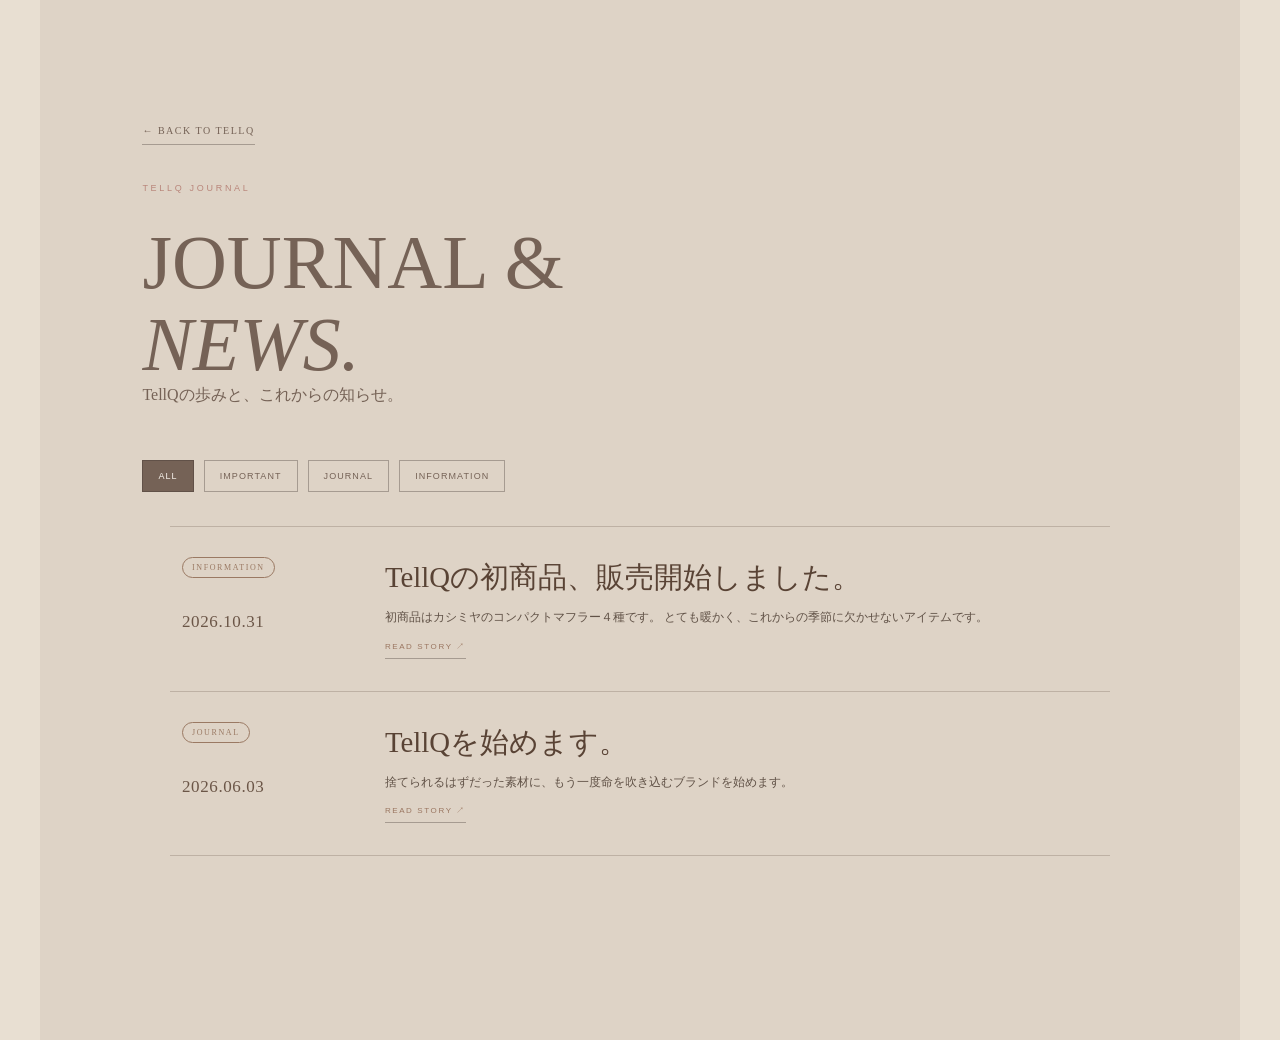
==== commit ec264f00: "Update TellQ homepage.v.6.78" ====
--- a/journal.html
+++ b/journal.html
@@ -5,7 +5,7 @@
     <meta name="viewport" content="width=device-width, initial-scale=1">
     <meta name="description" content="TellQのブランドジャーナルと最新のお知らせ。">
     <title>JOURNAL & NEWS. | TellQ</title>
-    <link rel="stylesheet" href="style.css?v=6.52">
+    <link rel="stylesheet" href="style.css?v=6.77">
 </head>
 <body>
     <main class="journal-page">
@@ -30,6 +30,6 @@
         </div>
     </main>
     <script src="journal-data.js?v=6.30"></script>
-    <script src="journal.js?v=6.44"></script>
+    <script src="journal.js?v=6.77"></script>
 </body>
 </html>
--- a/style.css
+++ b/style.css
@@ -969,7 +969,7 @@
     left: 10px;
     bottom: 8px;
     font-family: var(--sans);
-    font-size: 8px;
+    font-size: 9px;
     letter-spacing: 0.12em;
     color: white;
     text-shadow: 0 1px 5px rgba(0,0,0,0.45);
@@ -1545,7 +1545,7 @@
     }
 
     .product-thumb > span:not(.product-thumb-status) {
-        font-size: 6px;
+        font-size: 7px;
         left: 6px;
         bottom: 5px;
     }
@@ -2989,7 +2989,7 @@
     }
 
     .product-thumb > span:not(.product-thumb-status) {
-        font-size: 5.5px;
+        font-size: 6px;
         left: 5px;
         bottom: 5px;
     }
@@ -10095,3 +10095,635 @@
         letter-spacing: .005em !important;
     }
 }
+
+
+/* =========================================================
+   TELLQ v6.55 — Bodoni Moda Italic + mobile TOP headline sizing
+   ---------------------------------------------------------
+   - Use the loaded Bodoni Moda Italic webfont only for "made for your now.".
+   - Slightly enlarge the mobile first line.
+   - Make both mobile English headline lines the same size so the lower line fits.
+   - Keep all other layout, content, and interaction behavior from v6.54.
+========================================================= */
+.hero-heading-italic {
+    font-family: "Bodoni Moda", "GFS Didot", "Bodoni MT", serif !important;
+    font-style: italic !important;
+    font-weight: 500 !important;
+    font-variation-settings: normal !important;
+    letter-spacing: -0.02em !important;
+    font-optical-sizing: auto;
+}
+
+@media (max-width: 700px) {
+    .hero-heading-roman,
+    .hero-heading-italic {
+        font-size: clamp(30px, 9vw, 44px) !important;
+        line-height: 1.12 !important;
+        white-space: nowrap !important;
+    }
+
+    .hero-heading-italic {
+        font-family: "Bodoni Moda", "GFS Didot", "Bodoni MT", serif !important;
+        font-style: italic !important;
+        font-weight: 500 !important;
+        letter-spacing: -0.02em !important;
+    }
+}
+
+@media (max-width: 380px) {
+    .hero-heading-roman,
+    .hero-heading-italic {
+        font-size: clamp(29px, 9vw, 34px) !important;
+    }
+}
+
+
+/* =========================================================
+   TELLQ v6.71 — Keep the existing burgundy envelope artwork fixed
+   ---------------------------------------------------------
+   - The existing wine-red connector, rear triangle, front V flap and seal
+     keep the same visual proportions regardless of the number of articles.
+   - The letter remains in normal document flow and can continue below the envelope.
+   - Desktop: 2 articles on the letter; mobile: 1 article on the letter.
+   - Additional articles continue on the same paper style below the envelope.
+   - Only article spacing is tightened; existing colors, textures and shapes remain.
+========================================================= */
+
+/* The shell geometry is based on the v6.50 reference proportions at 860px:
+   rear triangle 33.72cqw, rear offset 6.74cqw, and front pocket 45.35cqw.
+   Their combined shell height is 72.33cqw, independent of article content. */
+.journal-envelope-back {
+    --journal-envelope-fixed-back-offset: 58px;
+    --journal-envelope-fixed-shell-height: 540px;
+    top: calc(0px - var(--journal-envelope-fixed-back-offset)) !important;
+    right: 0 !important;
+    bottom: auto !important;
+    left: 0 !important;
+    width: 100% !important;
+    height: calc(var(--journal-envelope-fixed-shell-height) + var(--journal-envelope-fixed-back-offset)) !important;
+}
+
+.journal-envelope-connector {
+    top: calc(var(--journal-envelope-triangle-height) - 2px) !important;
+    right: 0 !important;
+    bottom: auto !important;
+    left: 0 !important;
+    height: calc(
+        var(--journal-envelope-fixed-shell-height)
+        - var(--journal-envelope-triangle-height)
+        + var(--journal-envelope-fixed-back-offset)
+        + 2px
+    ) !important;
+    min-height: 0 !important;
+}
+
+.journal-letter {
+    min-height: var(--journal-envelope-fixed-shell-height, 540px) !important;
+}
+
+.journal-envelope-front {
+    --journal-envelope-fixed-front-height: 390px;
+    top: calc(var(--journal-envelope-fixed-shell-height, 540px) - var(--journal-envelope-fixed-front-height)) !important;
+    right: 0 !important;
+    bottom: auto !important;
+    left: 0 !important;
+    height: var(--journal-envelope-fixed-front-height) !important;
+}
+
+.journal-envelope-seal {
+    --journal-envelope-fixed-seal-size: 82px;
+    --journal-envelope-fixed-seal-bottom: 62px;
+    top: calc(
+        var(--journal-envelope-fixed-shell-height, 540px)
+        - var(--journal-envelope-fixed-seal-bottom)
+        - var(--journal-envelope-fixed-seal-size)
+    ) !important;
+    bottom: auto !important;
+    width: var(--journal-envelope-fixed-seal-size) !important;
+}
+
+/* Continuation paper starts after the fixed envelope, so extra stories remain
+   readable without extending or shifting any burgundy/red envelope component. */
+.journal-article-continuation {
+    position: relative;
+    z-index: 6;
+    width: 82%;
+    min-width: 0;
+    margin: 0 auto;
+    padding: 17px clamp(22px, 5.2vw, 58px) 19px;
+    border: 1px solid rgba(163, 139, 119, .32);
+    border-top: 0;
+    border-radius: 0 0 6px 6px;
+    background:
+        repeating-linear-gradient(0deg, rgba(139,117,98,.018) 0 1px, transparent 1px 4px),
+        radial-gradient(ellipse at 12% 8%, rgba(255,255,255,.96) 0%, rgba(255,255,255,0) 48%),
+        radial-gradient(ellipse at 88% 82%, rgba(174,137,103,.16) 0%, rgba(174,137,103,0) 54%),
+        radial-gradient(ellipse at 48% 46%, rgba(222,204,179,.13) 0%, rgba(222,204,179,0) 66%),
+        linear-gradient(135deg, #fffefa 0%, #f8f0e5 54%, #eee1d1 100%);
+    box-shadow: 0 8px 22px rgba(78,57,43,.10), inset 0 1px 0 rgba(255,255,255,.95);
+}
+
+/* Compact article spacing while preserving all existing type, color and alignment. */
+.journal-envelope .journal-archive-card,
+.news-list .journal-archive-card {
+    padding-bottom: 12px !important;
+}
+
+.journal-envelope .journal-archive-card:not(:last-child),
+.journal-envelope .journal-archive-card:last-child,
+.news-list .journal-archive-card:not(:last-child),
+.news-list .journal-archive-card:last-child {
+    margin-bottom: 10px !important;
+    padding-bottom: 11px !important;
+}
+
+.journal-envelope .journal-archive-category,
+.news-list .journal-archive-category {
+    margin-bottom: 8px !important;
+}
+
+.journal-envelope .journal-archive-date,
+.news-list .journal-archive-date {
+    margin-bottom: 5px !important;
+}
+
+.journal-envelope .journal-archive-card h2,
+.news-list .journal-archive-card h2 {
+    margin-bottom: 5px !important;
+}
+
+.journal-envelope .journal-archive-card p,
+.news-list .journal-archive-card p {
+    margin-bottom: 7px !important;
+}
+
+.journal-envelope .journal-archive-card .news-read-more,
+.news-list .journal-archive-card .news-read-more {
+    margin-top: 0 !important;
+    padding-bottom: 3px !important;
+}
+
+/* MORE ITEMS: only the product label at the lower-left of each thumbnail. */
+.product-thumb > span:not(.product-thumb-status) {
+    font-size: 12px;
+}
+
+@media (max-width: 700px) {
+    .journal-envelope-back {
+        --journal-envelope-fixed-back-offset: 42px;
+        --journal-envelope-fixed-shell-height: 540px;
+        top: calc(0px - var(--journal-envelope-fixed-back-offset)) !important;
+        height: calc(var(--journal-envelope-fixed-shell-height) + var(--journal-envelope-fixed-back-offset)) !important;
+    }
+
+    .journal-envelope-front {
+        --journal-envelope-fixed-front-height: clamp(238px, 66vw, 276px);
+    }
+
+    .journal-envelope-seal {
+        --journal-envelope-fixed-seal-size: 64px;
+        --journal-envelope-fixed-seal-bottom: 59px;
+    }
+
+    .journal-letter {
+        min-height: var(--journal-envelope-fixed-shell-height, 540px) !important;
+    }
+
+    .journal-article-continuation {
+        width: 82%;
+        padding: 13px 6% 15px;
+    }
+
+    .journal-envelope .journal-archive-card,
+    .news-list .journal-archive-card {
+        padding-bottom: 9px !important;
+    }
+
+    .journal-envelope .journal-archive-card:not(:last-child),
+    .journal-envelope .journal-archive-card:last-child,
+    .news-list .journal-archive-card:not(:last-child),
+    .news-list .journal-archive-card:last-child {
+        margin-bottom: 8px !important;
+        padding-bottom: 8px !important;
+    }
+
+    .journal-envelope .journal-archive-category,
+    .news-list .journal-archive-category {
+        margin-bottom: 4px !important;
+    }
+
+    .journal-envelope .journal-archive-date,
+    .news-list .journal-archive-date {
+        margin-bottom: 4px !important;
+    }
+
+    .journal-envelope .journal-archive-card h2,
+    .news-list .journal-archive-card h2 {
+        margin-bottom: 4px !important;
+    }
+
+    .journal-envelope .journal-archive-card p,
+    .news-list .journal-archive-card p {
+        margin-bottom: 5px !important;
+    }
+
+    .product-thumb > span:not(.product-thumb-status) {
+        font-size: 7px;
+    }
+}
+
+@media (max-width: 380px) {
+    .journal-envelope-seal {
+        --journal-envelope-fixed-seal-size: 60px;
+        --journal-envelope-fixed-seal-bottom: 55px;
+    }
+
+    .product-thumb > span:not(.product-thumb-status) {
+        font-size: 6px;
+    }
+}
+
+/* Modern browsers: scale every envelope component from the envelope width.
+   The fixed shell remains the same proportion on phones and desktop screens. */
+@supports (width: 1cqw) {
+    .journal-envelope-back {
+        --journal-envelope-fixed-back-offset: 6.74cqw;
+        --journal-envelope-fixed-shell-height: calc(33.72cqw - 6.74cqw + 45.35cqw);
+        top: calc(0px - var(--journal-envelope-fixed-back-offset)) !important;
+        height: calc(var(--journal-envelope-fixed-shell-height) + var(--journal-envelope-fixed-back-offset)) !important;
+    }
+
+    .journal-envelope-connector {
+        height: calc(
+            var(--journal-envelope-fixed-shell-height)
+            - var(--journal-envelope-triangle-height)
+            + var(--journal-envelope-fixed-back-offset)
+            + 2px
+        ) !important;
+    }
+
+    .journal-letter {
+        min-height: calc(33.72cqw - 6.74cqw + 45.35cqw) !important;
+    }
+
+    .journal-envelope-front {
+        --journal-envelope-fixed-front-height: 45.35cqw;
+        top: calc((33.72cqw - 6.74cqw + 45.35cqw) - var(--journal-envelope-fixed-front-height)) !important;
+        height: var(--journal-envelope-fixed-front-height) !important;
+    }
+
+    .journal-envelope-seal {
+        --journal-envelope-fixed-seal-size: max(52px, 9.53cqw);
+        --journal-envelope-fixed-seal-bottom: max(22px, 7.21cqw);
+        top: calc(
+            33.72cqw - 6.74cqw + 45.35cqw
+            - var(--journal-envelope-fixed-seal-bottom)
+            - var(--journal-envelope-fixed-seal-size)
+        ) !important;
+        width: var(--journal-envelope-fixed-seal-size) !important;
+    }
+}
+
+
+/* v6.71 geometry calibration: retain the original desktop reference footprint
+   (860px envelope width: 290px rear triangle, 390px front flap, 622px shell). */
+.journal-envelope-back {
+    --journal-envelope-fixed-back-offset: 58px;
+    --journal-envelope-fixed-shell-height: 622px;
+}
+.journal-letter {
+    --journal-envelope-fixed-shell-height: 622px;
+    min-height: var(--journal-envelope-fixed-shell-height) !important;
+}
+.journal-envelope-front {
+    --journal-envelope-fixed-shell-height: 622px;
+    top: calc(var(--journal-envelope-fixed-shell-height) - var(--journal-envelope-fixed-front-height)) !important;
+}
+.journal-envelope-seal {
+    --journal-envelope-fixed-shell-height: 622px;
+    top: calc(
+        var(--journal-envelope-fixed-shell-height)
+        - var(--journal-envelope-fixed-seal-bottom)
+        - var(--journal-envelope-fixed-seal-size)
+    ) !important;
+}
+
+@media (max-width: 700px) {
+    .journal-envelope-back {
+        --journal-envelope-fixed-shell-height: calc(
+            clamp(182px, 49vw, 214px) - 42px + clamp(238px, 66vw, 276px)
+        );
+    }
+    .journal-letter {
+        --journal-envelope-fixed-shell-height: calc(
+            clamp(182px, 49vw, 214px) - 42px + clamp(238px, 66vw, 276px)
+        );
+        min-height: var(--journal-envelope-fixed-shell-height) !important;
+    }
+    .journal-envelope-front {
+        --journal-envelope-fixed-shell-height: calc(
+            clamp(182px, 49vw, 214px) - 42px + clamp(238px, 66vw, 276px)
+        );
+        top: calc(var(--journal-envelope-fixed-shell-height) - var(--journal-envelope-fixed-front-height)) !important;
+    }
+    .journal-envelope-seal {
+        --journal-envelope-fixed-shell-height: calc(
+            clamp(182px, 49vw, 214px) - 42px + clamp(238px, 66vw, 276px)
+        );
+        top: calc(
+            var(--journal-envelope-fixed-shell-height)
+            - var(--journal-envelope-fixed-seal-bottom)
+            - var(--journal-envelope-fixed-seal-size)
+        ) !important;
+    }
+}
+
+@supports (width: 1cqw) {
+    .journal-envelope-back {
+        --journal-envelope-fixed-shell-height: calc(33.72cqw - 6.74cqw + 45.35cqw);
+    }
+    .journal-letter {
+        --journal-envelope-fixed-shell-height: calc(33.72cqw - 6.74cqw + 45.35cqw);
+        min-height: var(--journal-envelope-fixed-shell-height) !important;
+    }
+    .journal-envelope-front {
+        --journal-envelope-fixed-shell-height: calc(33.72cqw - 6.74cqw + 45.35cqw);
+        top: calc(var(--journal-envelope-fixed-shell-height) - var(--journal-envelope-fixed-front-height)) !important;
+    }
+    .journal-envelope-seal {
+        --journal-envelope-fixed-shell-height: calc(33.72cqw - 6.74cqw + 45.35cqw);
+        top: calc(
+            var(--journal-envelope-fixed-shell-height)
+            - var(--journal-envelope-fixed-seal-bottom)
+            - var(--journal-envelope-fixed-seal-size)
+        ) !important;
+    }
+}
+
+
+/* =========================================================
+   TELLQ v6.73 — TOP NEWS: let the letter grow upward, not below the envelope
+   ---------------------------------------------------------
+   The burgundy envelope artwork retains its existing geometry and colors.
+   The outer envelope reserves only its fixed shell footprint in page flow.
+   The ivory letter is bottom-anchored; additional article cards extend its
+   upper edge upward, remaining on the same sheet above the red front flap.
+   These rules are scoped to the TOP page and do not alter the journal archive.
+========================================================= */
+
+.news-list > .journal-envelope {
+    height: auto !important;
+    min-height: 0 !important;
+    aspect-ratio: 860 / 622 !important;
+}
+
+.news-list > .journal-envelope > .journal-letter {
+    position: absolute !important;
+    top: auto !important;
+    right: auto !important;
+    bottom: 0 !important;
+    left: 9% !important;
+    height: max-content !important;
+    min-height: 100% !important;
+    margin: 0 !important;
+    overflow: visible !important;
+}
+
+
+/* =========================================================
+   TELLQ v6.76 — Fixed VIEW ALL link inside the envelope
+   ---------------------------------------------------------
+   The link is a separate envelope child, not part of the article stack.
+   Its position is measured from the envelope width and therefore does not
+   move when the number or length of article cards changes.
+   The existing envelope artwork and article layout are untouched.
+========================================================= */
+.journal-envelope > .news-view-all-envelope {
+    position: absolute !important;
+    z-index: 3 !important;
+    top: 38.2cqw !important;
+    left: 50% !important;
+    display: inline-flex !important;
+    align-items: center !important;
+    justify-content: center !important;
+    width: max-content !important;
+    max-width: 88% !important;
+    margin: 0 !important;
+    padding: 8px 0 7px !important;
+    transform: translate(-50%, -50%) !important;
+    white-space: nowrap !important;
+    text-align: center !important;
+}
+
+@media (max-width: 700px) {
+    .journal-envelope > .news-view-all-envelope {
+        top: 38.2cqw !important;
+        max-width: 90% !important;
+        font-size: 8px !important;
+        letter-spacing: .12em !important;
+        gap: 9px !important;
+    }
+}
+
+/* Fallback for browsers without container query units. */
+@supports not (width: 1cqw) {
+    .journal-envelope > .news-view-all-envelope {
+        top: 329px !important;
+    }
+
+    @media (max-width: 700px) {
+        .journal-envelope > .news-view-all-envelope {
+            top: 125px !important;
+        }
+    }
+}
+
+
+/* =========================================================
+   TELLQ v6.77 — ALL NEWS page: article list only
+   ---------------------------------------------------------
+   These rules apply only to journal.html via .journal-page.
+   The TOP page's envelope design and all its styles remain unchanged.
+========================================================= */
+
+.journal-page #journalArchiveList {
+    position: relative !important;
+    display: flex !important;
+    flex-direction: column !important;
+    gap: 0 !important;
+    width: min(100%, 940px) !important;
+    max-width: 940px !important;
+    margin: 0 auto !important;
+    padding: 0 !important;
+    border: 0 !important;
+    border-radius: 0 !important;
+    background: none !important;
+    background-image: none !important;
+    box-shadow: none !important;
+    overflow: visible !important;
+    isolation: auto !important;
+}
+
+.journal-page #journalArchiveList::before,
+.journal-page #journalArchiveList::after,
+.journal-page #journalArchiveList > .journal-archive-card::before,
+.journal-page #journalArchiveList > .journal-archive-card::after {
+    content: none !important;
+    display: none !important;
+}
+
+.journal-page #journalArchiveList > .journal-archive-card {
+    position: relative !important;
+    display: grid !important;
+    grid-template-columns: minmax(112px, 18%) minmax(0, 1fr) !important;
+    grid-template-areas:
+        "category title"
+        "date summary"
+        ". readmore";
+    align-items: start !important;
+    column-gap: clamp(20px, 3vw, 38px) !important;
+    row-gap: 0 !important;
+    width: 100% !important;
+    min-width: 0 !important;
+    min-height: 0 !important;
+    margin: 0 !important;
+    padding: 30px 12px 32px !important;
+    border: 0 !important;
+    border-bottom: 1px solid rgba(88, 69, 56, .24) !important;
+    border-radius: 0 !important;
+    background: transparent !important;
+    background-image: none !important;
+    box-shadow: none !important;
+    transform: none !important;
+    text-align: left !important;
+    transition: none !important;
+}
+
+.journal-page #journalArchiveList > .journal-archive-card:first-child {
+    border-top: 1px solid rgba(88, 69, 56, .24) !important;
+}
+
+.journal-page #journalArchiveList > .journal-archive-card > * {
+    position: relative !important;
+    min-width: 0 !important;
+    max-width: 100% !important;
+    text-align: left !important;
+    transform: none !important;
+}
+
+.journal-page #journalArchiveList .journal-archive-category {
+    grid-area: category;
+    justify-self: start;
+    display: inline-flex !important;
+    width: fit-content !important;
+    margin: 0 0 10px !important;
+}
+
+.journal-page #journalArchiveList .journal-archive-date {
+    grid-area: date;
+    display: block !important;
+    margin: 0 !important;
+    padding: 3px 0 0 !important;
+    font-size: clamp(14px, 1.35vw, 17px) !important;
+    line-height: 1.5 !important;
+}
+
+.journal-page #journalArchiveList .journal-archive-date small {
+    display: block !important;
+    margin: 7px 0 0 !important;
+}
+
+.journal-page #journalArchiveList .journal-archive-card h2 {
+    grid-area: title;
+    width: 100% !important;
+    margin: 0 0 8px !important;
+    font-size: clamp(21px, 2.25vw, 29px) !important;
+    line-height: 1.42 !important;
+}
+
+.journal-page #journalArchiveList .journal-archive-card p {
+    grid-area: summary;
+    width: 100% !important;
+    max-width: 760px !important;
+    margin: 0 0 12px !important;
+    font-size: 12px !important;
+    line-height: 1.9 !important;
+}
+
+.journal-page #journalArchiveList .journal-archive-card .news-read-more {
+    grid-area: readmore;
+    justify-self: start;
+    width: fit-content !important;
+    margin: 0 !important;
+    padding: 0 0 4px !important;
+    font-size: 8px !important;
+    line-height: 1.6 !important;
+}
+
+.journal-page #journalArchiveList .journal-archive-card:hover {
+    transform: none !important;
+    background: transparent !important;
+    box-shadow: none !important;
+}
+
+@media (max-width: 700px) {
+    .journal-page #journalArchiveList {
+        width: 100% !important;
+    }
+
+    .journal-page #journalArchiveList > .journal-archive-card {
+        grid-template-columns: minmax(0, 1fr) !important;
+        grid-template-areas:
+            "category"
+            "date"
+            "title"
+            "summary"
+            "readmore";
+        column-gap: 0 !important;
+        padding: 23px 5px 25px !important;
+    }
+
+    .journal-page #journalArchiveList .journal-archive-category {
+        margin-bottom: 8px !important;
+    }
+
+    .journal-page #journalArchiveList .journal-archive-date {
+        padding: 0 !important;
+        margin-bottom: 8px !important;
+        font-size: 14px !important;
+    }
+
+    .journal-page #journalArchiveList .journal-archive-card h2 {
+        margin-bottom: 7px !important;
+        font-size: clamp(20px, 5.3vw, 25px) !important;
+    }
+
+    .journal-page #journalArchiveList .journal-archive-card p {
+        margin-bottom: 9px !important;
+        font-size: 11px !important;
+        line-height: 1.85 !important;
+    }
+}
+
+
+/* =========================================================
+   TELLQ v6.78 — SECRET PAGE TITLE: keep the heading to two lines
+   ---------------------------------------------------------
+   Line 1: WELCOME TO
+   Line 2: THE SECRET PAGE.
+   The second line stays together and scales down on narrow screens.
+   No other secret-page content or site behavior is changed.
+========================================================= */
+
+.secret-page-inner h2 em {
+    display: block;
+    white-space: nowrap;
+    font-size: 0.9em;
+}
+
+@media (max-width: 900px) {
+    .secret-page-inner h2 em {
+        font-size: 0.75em;
+        letter-spacing: -0.045em;
+    }
+}
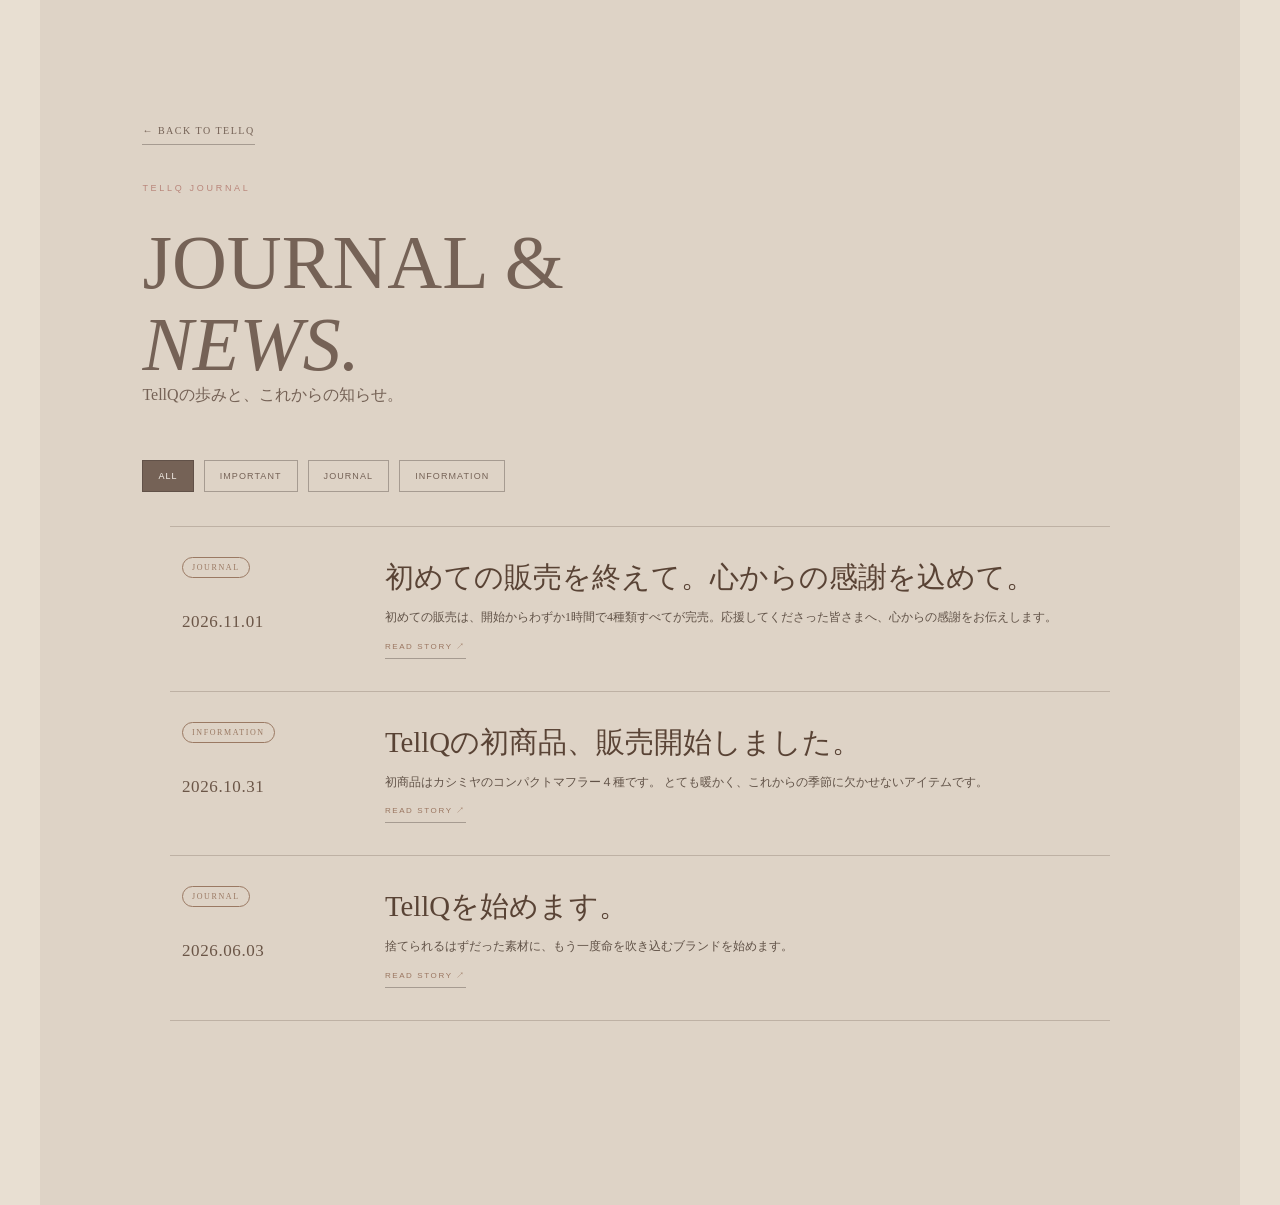
==== commit 5f101b8d: "Update TellQ homepage.v7.13" ====
--- a/journal.html
+++ b/journal.html
@@ -5,7 +5,7 @@
     <meta name="viewport" content="width=device-width, initial-scale=1">
     <meta name="description" content="TellQのブランドジャーナルと最新のお知らせ。">
     <title>JOURNAL & NEWS. | TellQ</title>
-    <link rel="stylesheet" href="style.css?v=6.77">
+    <link rel="stylesheet" href="style.css?v=6.95">
 </head>
 <body>
     <main class="journal-page">
@@ -29,7 +29,7 @@
             <article id="journalDetailView" class="journal-detail" hidden></article>
         </div>
     </main>
-    <script src="journal-data.js?v=6.30"></script>
+    <script src="journal-data.js?v=7.13"></script>
     <script src="journal.js?v=6.77"></script>
 </body>
 </html>
--- a/style.css
+++ b/style.css
@@ -4351,16 +4351,8 @@
 }
 
 .contact-instagram-note {
-    display: flex;
-    align-items: center;
-    gap: 15px;
+    display: block;
     margin: 32px 0 20px;
-}
-
-.contact-instagram-note .instagram-icon {
-    width: 25px;
-    height: 25px;
-    flex-basis: 25px;
 }
 
 .contact-instagram-note p {
@@ -10727,3 +10719,5284 @@
         letter-spacing: -0.045em;
     }
 }
+
+
+/* =========================================================
+   TELLQ v6.82 — Requested typography refinements
+   ---------------------------------------------------------
+   1. Secret page heading is split into two unbreakable lines.
+      Mobile type sizes are independently reduced to prevent a third line.
+   2. Great Vibes is used for "made for your now.".
+      Google Fonts family: Great Vibes (SIL Open Font License 1.1).
+   3. ABOUT TELLQ .lead message is enlarged by one step.
+   No other content, layout, or interaction behavior is modified.
+========================================================= */
+
+/* SECRET PAGE: exactly two lines at all supported viewport widths. */
+.secret-page-inner #secretPageTitle {
+    width: 100%;
+    max-width: 100%;
+}
+
+.secret-page-inner #secretPageTitle .secret-title-line {
+    display: block !important;
+    width: 100%;
+    max-width: 100%;
+    white-space: nowrap !important;
+    overflow-wrap: normal !important;
+    word-break: keep-all !important;
+}
+
+.secret-page-inner #secretPageTitle .secret-title-line-first {
+    font-size: 1em;
+}
+
+.secret-page-inner #secretPageTitle .secret-title-line-second {
+    font-size: 0.9em;
+    font-style: italic;
+}
+
+@media (max-width: 700px) {
+    .secret-page-inner #secretPageTitle {
+        width: 100%;
+        font-size: clamp(28px, 9.2vw, 52px) !important;
+        line-height: 1.03 !important;
+        letter-spacing: -0.035em !important;
+    }
+
+    .secret-page-inner #secretPageTitle .secret-title-line-first {
+        font-size: clamp(28px, 9.2vw, 52px) !important;
+        letter-spacing: -0.035em !important;
+    }
+
+    .secret-page-inner #secretPageTitle .secret-title-line-second {
+        font-size: clamp(21px, 7.1vw, 38px) !important;
+        letter-spacing: -0.045em !important;
+    }
+}
+
+@media (max-width: 380px) {
+    .secret-page-inner #secretPageTitle {
+        font-size: clamp(26px, 8.7vw, 33px) !important;
+        line-height: 1.04 !important;
+    }
+
+    .secret-page-inner #secretPageTitle .secret-title-line-first {
+        font-size: clamp(26px, 8.7vw, 33px) !important;
+    }
+
+    .secret-page-inner #secretPageTitle .secret-title-line-second {
+        font-size: clamp(20px, 6.5vw, 24px) !important;
+        letter-spacing: -0.05em !important;
+    }
+}
+
+/* TOP HERO: Great Vibes, an ornate free calligraphic script. */
+.hero-heading-italic {
+    font-family: "Great Vibes", "Apple Chancery", "URW Chancery L", cursive !important;
+    font-style: normal !important;
+    font-weight: 400 !important;
+    letter-spacing: 0 !important;
+    font-variation-settings: normal !important;
+}
+
+/* ABOUT TELLQ: enlarge only the lead message by one typographic step. */
+.about-text .lead {
+    font-size: 24px !important;
+}
+
+@media (max-width: 700px) {
+    .about-text .lead {
+        font-size: 23px !important;
+    }
+}
+
+@media (max-width: 380px) {
+    .about-text .lead {
+        font-size: 21px !important;
+    }
+}
+
+
+/* =========================================================
+   TELLQ v6.83 — Prevent NEWS heading / envelope overlap on phones
+   ---------------------------------------------------------
+   The envelope rear triangle extends above the normal-flow top edge.
+   The NEWS title also starts its reveal animation 40px lower.
+   A larger mobile-only margin keeps both areas separate at every
+   supported phone width. The envelope artwork itself is unchanged.
+========================================================= */
+
+@media (max-width: 700px) {
+    .news-inner > .section-title {
+        position: relative !important;
+        z-index: 2 !important;
+    }
+
+    .news-inner > .news-list {
+        position: relative !important;
+        z-index: 1 !important;
+        clear: both !important;
+        margin-top: clamp(132px, 18vw, 150px) !important;
+    }
+}
+
+
+/* =========================================================
+   TELLQ v6.84 — TOP NEWS: three equal-height article slots
+   ---------------------------------------------------------
+   Article content is constrained to identical cards.
+   Summaries are clamped to two lines; the envelope artwork,
+   fixed VIEW ALL link and archive-page styles are unchanged.
+========================================================= */
+
+.news-list > .journal-envelope > .journal-letter {
+    display: flex !important;
+    flex-direction: column !important;
+    justify-content: flex-end !important;
+    gap: 0 !important;
+}
+
+.news-list > .journal-envelope .journal-archive-card {
+    box-sizing: border-box !important;
+    flex: 0 0 clamp(126px, 15.2vw, 146px) !important;
+    height: clamp(126px, 15.2vw, 146px) !important;
+    min-height: 0 !important;
+    max-height: clamp(126px, 15.2vw, 146px) !important;
+    width: 100% !important;
+    min-width: 0 !important;
+    margin: 0 !important;
+    padding: 7px 0 8px !important;
+    overflow: hidden !important;
+    display: flex !important;
+    flex-direction: column !important;
+    align-items: center !important;
+    justify-content: flex-start !important;
+    gap: 3px !important;
+    border: 0 !important;
+    border-bottom: 1px solid rgba(139, 112, 91, .30) !important;
+    background: transparent !important;
+    text-align: center !important;
+}
+
+.news-list > .journal-envelope .journal-archive-card:last-child {
+    border-bottom: 0 !important;
+}
+
+.news-list > .journal-envelope .journal-archive-category {
+    flex: 0 0 auto !important;
+    margin: 0 0 1px !important;
+    line-height: 1.2 !important;
+}
+
+.news-list > .journal-envelope .journal-archive-date {
+    flex: 0 0 auto !important;
+    margin: 0 !important;
+    padding: 0 !important;
+    line-height: 1.25 !important;
+}
+
+.news-list > .journal-envelope .journal-archive-card h2 {
+    flex: 0 0 auto !important;
+    width: 100% !important;
+    max-width: 100% !important;
+    margin: 0 !important;
+    font-size: clamp(18px, 2.05vw, 23px) !important;
+    line-height: 1.28 !important;
+    display: -webkit-box !important;
+    -webkit-box-orient: vertical !important;
+    -webkit-line-clamp: 2 !important;
+    line-clamp: 2 !important;
+    overflow: hidden !important;
+}
+
+.news-list > .journal-envelope .journal-archive-card h2 a {
+    display: block !important;
+    max-width: 100% !important;
+    overflow-wrap: anywhere !important;
+}
+
+.news-list > .journal-envelope .journal-archive-card p {
+    flex: 0 1 auto !important;
+    display: -webkit-box !important;
+    -webkit-box-orient: vertical !important;
+    -webkit-line-clamp: 2 !important;
+    line-clamp: 2 !important;
+    width: 100% !important;
+    max-width: 100% !important;
+    max-height: 2.9em !important;
+    margin: 0 !important;
+    padding: 0 3px !important;
+    overflow: hidden !important;
+    font-size: clamp(10px, 1.05vw, 12px) !important;
+    line-height: 1.45 !important;
+    text-overflow: ellipsis !important;
+    white-space: normal !important;
+}
+
+.news-list > .journal-envelope .journal-archive-card .news-read-more {
+    flex: 0 0 auto !important;
+    margin: auto 0 0 !important;
+    padding: 2px 0 2px !important;
+    font-size: 8px !important;
+    line-height: 1.2 !important;
+}
+
+.news-list > .journal-envelope .journal-archive-card .news-read-more span {
+    font-size: 12px !important;
+}
+
+.news-list > .journal-envelope .journal-archive-card.is-placeholder {
+    opacity: .78;
+}
+
+@media (max-width: 700px) {
+    .news-list > .journal-envelope .journal-archive-card {
+        flex-basis: 122px !important;
+        height: 122px !important;
+        max-height: 122px !important;
+        padding: 6px 0 7px !important;
+        gap: 2px !important;
+    }
+
+    .news-list > .journal-envelope .journal-archive-category {
+        font-size: 8px !important;
+        letter-spacing: .13em !important;
+    }
+
+    .news-list > .journal-envelope .journal-archive-date {
+        font-size: 9px !important;
+    }
+
+    .news-list > .journal-envelope .journal-archive-card h2 {
+        font-size: clamp(17px, 4.5vw, 20px) !important;
+        line-height: 1.25 !important;
+    }
+
+    .news-list > .journal-envelope .journal-archive-card p {
+        font-size: clamp(9px, 2.55vw, 10.5px) !important;
+        line-height: 1.4 !important;
+        max-height: 2.8em !important;
+    }
+
+    .news-list > .journal-envelope .journal-archive-card .news-read-more {
+        font-size: 7px !important;
+        letter-spacing: .12em !important;
+    }
+}
+
+@media (max-width: 380px) {
+    .news-list > .journal-envelope .journal-archive-card {
+        flex-basis: 116px !important;
+        height: 116px !important;
+        max-height: 116px !important;
+    }
+
+    .news-list > .journal-envelope .journal-archive-card h2 {
+        font-size: 16px !important;
+    }
+}
+
+
+/* =========================================================
+   TELLQ v6.85 — TOP NEWS card spacing, divider, and wax seal detail
+   ---------------------------------------------------------
+   1. Reserve a real two-line summary area so its second line cannot
+      collide with the READ STORY link.
+   2. Add a newspaper-like separator between the last slot and VIEW ALL.
+   3. Add small molten-wax drips behind the existing gold TellQ seal.
+   Envelope geometry, colors, article data, links and other features remain.
+========================================================= */
+
+/* Keep each fixed article slot internally separated and predictable. */
+.news-list > .journal-envelope .journal-archive-card {
+    box-sizing: border-box !important;
+    flex: 0 0 152px !important;
+    height: 152px !important;
+    min-height: 152px !important;
+    max-height: 152px !important;
+    padding: 7px 0 8px !important;
+    gap: 2px !important;
+    overflow: hidden !important;
+}
+
+.news-list > .journal-envelope .journal-archive-category {
+    flex: 0 0 auto !important;
+    margin: 0 0 1px !important;
+}
+
+.news-list > .journal-envelope .journal-archive-date {
+    flex: 0 0 auto !important;
+    margin: 0 !important;
+    padding: 0 !important;
+}
+
+.news-list > .journal-envelope .journal-archive-card h2 {
+    flex: 0 0 auto !important;
+    height: auto !important;
+    max-height: 2.4em !important;
+    margin: 0 !important;
+    overflow: hidden !important;
+    font-size: clamp(17px, 1.55vw, 20px) !important;
+    line-height: 1.2 !important;
+    display: -webkit-box !important;
+    -webkit-box-orient: vertical !important;
+    -webkit-line-clamp: 2 !important;
+    line-clamp: 2 !important;
+}
+
+.news-list > .journal-envelope .journal-archive-card p {
+    flex: 0 0 2.7em !important;
+    height: 2.7em !important;
+    min-height: 2.7em !important;
+    max-height: 2.7em !important;
+    width: 100% !important;
+    margin: 0 !important;
+    padding: 0 3px !important;
+    overflow: hidden !important;
+    font-size: clamp(9.5px, .82vw, 11px) !important;
+    line-height: 1.35 !important;
+    display: -webkit-box !important;
+    -webkit-box-orient: vertical !important;
+    -webkit-line-clamp: 2 !important;
+    line-clamp: 2 !important;
+    white-space: normal !important;
+    text-overflow: ellipsis !important;
+}
+
+.news-list > .journal-envelope .journal-archive-card .news-read-more {
+    flex: 0 0 auto !important;
+    margin: auto 0 0 !important;
+    padding: 2px 0 2px !important;
+    line-height: 1.2 !important;
+}
+
+.news-list > .journal-envelope .journal-archive-card.is-placeholder p {
+    flex-basis: 2.7em !important;
+    height: 2.7em !important;
+}
+
+/* Phone cards retain one common height with a dedicated two-line summary
+   row and a separate, non-shrinking READ STORY row. */
+@media (max-width: 700px) {
+    .news-list > .journal-envelope .journal-archive-card {
+        flex-basis: 140px !important;
+        height: 140px !important;
+        min-height: 140px !important;
+        max-height: 140px !important;
+        padding: 6px 0 7px !important;
+        gap: 2px !important;
+    }
+
+    .news-list > .journal-envelope .journal-archive-category {
+        font-size: 8px !important;
+        line-height: 1.2 !important;
+    }
+
+    .news-list > .journal-envelope .journal-archive-date {
+        font-size: 9px !important;
+        line-height: 1.2 !important;
+    }
+
+    .news-list > .journal-envelope .journal-archive-card h2 {
+        max-height: 2.4em !important;
+        font-size: clamp(16px, 4.2vw, 18px) !important;
+        line-height: 1.2 !important;
+    }
+
+    .news-list > .journal-envelope .journal-archive-card p {
+        flex-basis: 2.7em !important;
+        height: 2.7em !important;
+        min-height: 2.7em !important;
+        max-height: 2.7em !important;
+        font-size: clamp(9px, 2.45vw, 10px) !important;
+        line-height: 1.35 !important;
+    }
+
+    .news-list > .journal-envelope .journal-archive-card .news-read-more {
+        margin-top: auto !important;
+        font-size: 7px !important;
+        line-height: 1.2 !important;
+    }
+}
+
+@media (max-width: 380px) {
+    .news-list > .journal-envelope .journal-archive-card {
+        flex-basis: 136px !important;
+        height: 136px !important;
+        min-height: 136px !important;
+        max-height: 136px !important;
+    }
+
+    .news-list > .journal-envelope .journal-archive-card h2 {
+        font-size: 16px !important;
+    }
+
+    .news-list > .journal-envelope .journal-archive-card p {
+        font-size: 9px !important;
+    }
+}
+
+/* Fine separator matching the article rules, just above VIEW ALL. */
+.journal-envelope > .news-view-all-envelope {
+    position: absolute !important;
+}
+
+.journal-envelope > .news-view-all-envelope::before {
+    content: "" !important;
+    position: absolute !important;
+    top: -23px !important;
+    left: 50% !important;
+    width: min(68cqw, 620px) !important;
+    height: 0 !important;
+    border-top: 1px solid rgba(139, 112, 91, .30) !important;
+    transform: translateX(-50%) !important;
+    pointer-events: none !important;
+}
+
+@supports not (width: 1cqw) {
+    .journal-envelope > .news-view-all-envelope::before {
+        width: min(68vw, 620px) !important;
+    }
+}
+
+/* Wax drops: an irregular molten-gold tail sits behind the existing round seal.
+   The round face, TellQ lettering, scale and anchor position are preserved. */
+.journal-envelope-seal {
+    overflow: visible !important;
+    isolation: isolate !important;
+}
+
+.journal-envelope-seal::after {
+    content: "" !important;
+    position: absolute !important;
+    z-index: -1 !important;
+    left: 5% !important;
+    top: 57% !important;
+    width: 90% !important;
+    height: 58% !important;
+    border: 1px solid rgba(164, 116, 43, .88) !important;
+    background:
+        radial-gradient(ellipse at 30% 15%, rgba(255, 240, 174, .86), transparent 34%),
+        linear-gradient(135deg, #e8ca79 0%, #bd8737 38%, #e1bd68 66%, #9b6828 100%) !important;
+    clip-path: polygon(
+        0 0,
+        100% 0,
+        100% 56%,
+        91% 56%,
+        87% 100%,
+        77% 100%,
+        72% 61%,
+        60% 61%,
+        56% 86%,
+        44% 86%,
+        40% 61%,
+        27% 61%,
+        22% 96%,
+        12% 96%,
+        9% 56%,
+        0 56%
+    ) !important;
+    filter: drop-shadow(0 3px 3px rgba(64, 30, 9, .30)) !important;
+    pointer-events: none !important;
+}
+
+@media (max-width: 700px) {
+    .journal-envelope-seal::after {
+        top: 56% !important;
+        height: 60% !important;
+    }
+}
+
+
+/* =========================================================
+   TELLQ v6.86 — TOP NEWS lower spacing + rounded raised wax seal
+   ---------------------------------------------------------
+   1. Bring VIEW ALL and its divider closer to the third/COMING SOON card.
+      Divider width matches the usable width of the article separators.
+   2. Replace the previous drip-like seal extension with a softly irregular,
+      rounded and puffy wax medallion.
+   3. Raise the seal slightly toward the meeting point of paper and envelope.
+   Envelope artwork, article data, links and other functions are unchanged.
+========================================================= */
+
+/* Bring the fixed VIEW ALL block and its separator upward together.
+   32.5cqw reduces the old 38.2cqw offset proportionally on desktop and mobile. */
+.journal-envelope > .news-view-all-envelope {
+    top: 32.5cqw !important;
+}
+
+.journal-envelope > .news-view-all-envelope::before {
+    top: -23px !important;
+    width: min(calc(82cqw - 12.1cqw), 620px) !important;
+}
+
+@supports not (width: 1cqw) {
+    .journal-envelope > .news-view-all-envelope {
+        top: 275px !important;
+    }
+
+    .journal-envelope > .news-view-all-envelope::before {
+        width: min(70%, 620px) !important;
+    }
+}
+
+@media (max-width: 700px) {
+    .journal-envelope > .news-view-all-envelope {
+        top: 32.5cqw !important;
+    }
+
+    @supports not (width: 1cqw) {
+        .journal-envelope > .news-view-all-envelope {
+            top: 105px !important;
+        }
+    }
+}
+
+/* The seal is now a rounded, slightly organic wax medallion.
+   Existing gold palette and TellQ lettering remain; only surface,
+   outline and volume are refined. */
+.journal-envelope-seal {
+    --journal-envelope-fixed-seal-bottom: 76px !important;
+    top: calc(
+        var(--journal-envelope-fixed-shell-height, 622px)
+        - var(--journal-envelope-fixed-seal-bottom)
+        - var(--journal-envelope-fixed-seal-size, 82px)
+    ) !important;
+    bottom: auto !important;
+    border-radius: 48% 52% 50% 49% / 51% 48% 52% 49% !important;
+    border: 2px solid #a87931 !important;
+    background:
+        radial-gradient(ellipse at 29% 20%, rgba(255, 250, 211, .98) 0%, rgba(255, 239, 174, .72) 14%, transparent 34%),
+        radial-gradient(ellipse at 67% 76%, rgba(116, 70, 20, .48) 0%, transparent 42%),
+        radial-gradient(ellipse at 48% 48%, #f1d486 0%, #d8ad5b 47%, #b77e32 76%, #e0bd70 100%) !important;
+    box-shadow:
+        0 9px 15px rgba(29, 8, 6, .34),
+        0 2px 2px rgba(115, 73, 23, .42),
+        inset 0 3px 5px rgba(255, 250, 216, .92),
+        inset 0 -6px 10px rgba(75, 39, 10, .38),
+        inset 2px 0 4px rgba(255, 255, 220, .30) !important;
+    transform: translateX(-50%) rotate(-2deg) !important;
+}
+
+/* Follow the softly irregular outer contour instead of a perfect circle. */
+.journal-envelope-seal::before {
+    inset: 6px !important;
+    border: 1px solid rgba(255, 241, 190, .82) !important;
+    border-radius: 47% 53% 49% 51% / 50% 47% 53% 50% !important;
+    box-shadow:
+        inset 0 1px 3px rgba(255, 255, 220, .46),
+        0 1px 2px rgba(86, 48, 12, .36) !important;
+}
+
+/* Remove the former pointed drip silhouette. The irregular outer contour
+   and layered highlights create a soft, pressed-wax appearance instead. */
+.journal-envelope-seal::after {
+    content: none !important;
+    display: none !important;
+}
+
+@media (max-width: 700px) {
+    .journal-envelope-seal {
+        --journal-envelope-fixed-seal-bottom: 73px !important;
+        top: calc(
+            var(--journal-envelope-fixed-shell-height)
+            - var(--journal-envelope-fixed-seal-bottom)
+            - var(--journal-envelope-fixed-seal-size)
+        ) !important;
+    }
+}
+
+@media (max-width: 380px) {
+    .journal-envelope-seal {
+        --journal-envelope-fixed-seal-bottom: 69px !important;
+        top: calc(
+            var(--journal-envelope-fixed-shell-height)
+            - var(--journal-envelope-fixed-seal-bottom)
+            - var(--journal-envelope-fixed-seal-size)
+        ) !important;
+    }
+}
+
+
+/* =========================================================
+   TELLQ v6.87 — MOBILE ONLY: NEWS title separation + compact article stack
+   ---------------------------------------------------------
+   - Reflow the JOURNAL & NEWS heading into normal document flow.
+   - Reserve a clear gap before the envelope's raised rear triangle.
+   - On phones, show only three compact article titles.
+   - Tapping one title expands its summary and READ STORY link.
+   - Move the gold seal slightly lower on phones only.
+   Desktop NEWS layout, content data, destinations and other sections stay.
+========================================================= */
+
+@media (max-width: 700px) {
+    /* Keep the section heading in normal flow, never over the envelope. */
+    #news.news {
+        padding: 54px 6% 52px !important;
+        overflow: visible !important;
+    }
+
+    #news .news-inner {
+        display: flex !important;
+        flex-direction: column !important;
+        align-items: stretch !important;
+        width: 100% !important;
+        max-width: 100% !important;
+        margin: 0 auto !important;
+        overflow: visible !important;
+    }
+
+    #news .news-inner > .section-title,
+    #news .news-inner > .section-title.reveal {
+        position: relative !important;
+        inset: auto !important;
+        float: none !important;
+        display: block !important;
+        order: 0 !important;
+        width: 100% !important;
+        max-width: 100% !important;
+        height: auto !important;
+        margin: 0 !important;
+        padding: 0 2% !important;
+        opacity: 1 !important;
+        transform: none !important;
+        text-align: left !important;
+        overflow: visible !important;
+    }
+
+    #news .news-inner > .section-title .section-label {
+        display: block !important;
+        margin: 0 0 9px !important;
+        font-size: 8px !important;
+        line-height: 1.4 !important;
+        letter-spacing: .24em !important;
+    }
+
+    #news .news-inner > .section-title h2 {
+        position: static !important;
+        display: block !important;
+        width: 100% !important;
+        max-width: 100% !important;
+        margin: 0 !important;
+        padding: 0 !important;
+        font-size: clamp(35px, 9.6vw, 45px) !important;
+        line-height: .94 !important;
+        letter-spacing: -.035em !important;
+        text-align: left !important;
+        white-space: normal !important;
+        overflow-wrap: normal !important;
+    }
+
+    #news .news-inner > .section-title h2 span {
+        display: block !important;
+        margin: 0 !important;
+        padding: 0 !important;
+    }
+
+    /* The envelope rear flap rises 42px above the list. This top margin
+       leaves at least 70px between the heading and the visible flap. */
+    #news .news-inner > .news-list {
+        position: relative !important;
+        order: 1 !important;
+        clear: both !important;
+        float: none !important;
+        width: 100% !important;
+        max-width: 100% !important;
+        margin: clamp(112px, 25vw, 136px) auto 0 !important;
+        padding: 0 !important;
+        z-index: 1 !important;
+        overflow: visible !important;
+    }
+
+    /* Use the upper part of the existing letter as a compact stack of notes. */
+    #news .news-list > .journal-envelope > .journal-letter {
+        display: flex !important;
+        flex-direction: column !important;
+        align-items: stretch !important;
+        justify-content: flex-start !important;
+        gap: 0 !important;
+        padding: 18px 6% 172px !important;
+        overflow: visible !important;
+    }
+
+    /* Three overlapping paper tabs: titles only while collapsed. */
+    #news .news-list > .journal-envelope .journal-archive-card {
+        position: relative !important;
+        display: flex !important;
+        flex: 0 0 auto !important;
+        flex-direction: column !important;
+        align-items: stretch !important;
+        justify-content: center !important;
+        box-sizing: border-box !important;
+        width: 100% !important;
+        min-width: 0 !important;
+        min-height: 58px !important;
+        height: auto !important;
+        max-height: none !important;
+        margin: 0 0 -7px !important;
+        padding: 9px 12px !important;
+        overflow: hidden !important;
+        border: 1px solid rgba(151, 119, 96, .36) !important;
+        border-radius: 4px !important;
+        background:
+            linear-gradient(145deg, rgba(255,255,255,.98), rgba(247,239,229,.97)) !important;
+        box-shadow:
+            0 3px 8px rgba(70, 48, 34, .10),
+            inset 0 1px 0 rgba(255,255,255,.95) !important;
+        text-align: center !important;
+        transition:
+            transform .28s ease,
+            box-shadow .28s ease,
+            margin .28s ease,
+            background .28s ease !important;
+    }
+
+    #news .news-list > .journal-envelope .journal-archive-card:nth-child(2) {
+        width: 96% !important;
+        margin-left: 2% !important;
+        z-index: 4 !important;
+    }
+
+    #news .news-list > .journal-envelope .journal-archive-card:nth-child(3) {
+        width: 92% !important;
+        margin-left: 4% !important;
+        z-index: 5 !important;
+    }
+
+    #news .news-list > .journal-envelope .journal-archive-card .journal-archive-category,
+    #news .news-list > .journal-envelope .journal-archive-card .journal-archive-date,
+    #news .news-list > .journal-envelope .journal-archive-card p,
+    #news .news-list > .journal-envelope .journal-archive-card .news-read-more {
+        display: none !important;
+    }
+
+    #news .news-list > .journal-envelope .journal-archive-card h2 {
+        display: block !important;
+        flex: 0 0 auto !important;
+        width: 100% !important;
+        max-width: 100% !important;
+        max-height: 2.6em !important;
+        margin: 0 !important;
+        padding: 0 !important;
+        overflow: hidden !important;
+        color: #302822 !important;
+        font-size: clamp(14px, 3.9vw, 17px) !important;
+        font-weight: 450 !important;
+        line-height: 1.3 !important;
+        letter-spacing: .015em !important;
+        text-align: center !important;
+    }
+
+    #news .news-list > .journal-envelope .journal-archive-card h2 a {
+        display: block !important;
+        position: relative !important;
+        width: 100% !important;
+        padding: 0 20px 0 4px !important;
+        color: inherit !important;
+        text-decoration: none !important;
+        overflow-wrap: anywhere !important;
+    }
+
+    #news .news-list > .journal-envelope .journal-archive-card h2 a::after {
+        content: "+" !important;
+        position: absolute !important;
+        top: 50% !important;
+        right: 2px !important;
+        transform: translateY(-50%) !important;
+        color: #8a6e5b !important;
+        font-family: var(--sans) !important;
+        font-size: 17px !important;
+        font-weight: 300 !important;
+        line-height: 1 !important;
+    }
+
+    /* Selected note lifts forward and reveals its summary and story link. */
+    #news .news-list > .journal-envelope .journal-archive-card.is-expanded {
+        z-index: 12 !important;
+        width: 100% !important;
+        min-height: 0 !important;
+        margin: 5px 0 13px !important;
+        padding: 14px 14px 12px !important;
+        overflow: visible !important;
+        transform: translateY(-4px) scale(1.015) !important;
+        background: #fffdf9 !important;
+        box-shadow:
+            0 12px 24px rgba(65, 45, 32, .18),
+            inset 0 1px 0 rgba(255,255,255,.98) !important;
+    }
+
+    #news .news-list > .journal-envelope .journal-archive-card.is-expanded h2 {
+        max-height: none !important;
+        margin-bottom: 9px !important;
+    }
+
+    #news .news-list > .journal-envelope .journal-archive-card.is-expanded h2 a::after {
+        content: "−" !important;
+    }
+
+    #news .news-list > .journal-envelope .journal-archive-card.is-expanded p {
+        display: -webkit-box !important;
+        flex: 0 0 auto !important;
+        width: 100% !important;
+        max-width: 100% !important;
+        max-height: 2.9em !important;
+        margin: 0 0 9px !important;
+        padding: 0 2px !important;
+        overflow: hidden !important;
+        color: rgba(57, 47, 40, .86) !important;
+        font-family: var(--serif) !important;
+        font-size: 10.5px !important;
+        line-height: 1.45 !important;
+        text-align: center !important;
+        -webkit-box-orient: vertical !important;
+        -webkit-line-clamp: 2 !important;
+        line-clamp: 2 !important;
+    }
+
+    #news .news-list > .journal-envelope .journal-archive-card.is-expanded .news-read-more {
+        display: inline-flex !important;
+        flex: 0 0 auto !important;
+        align-items: center !important;
+        justify-content: center !important;
+        gap: 8px !important;
+        width: fit-content !important;
+        margin: 0 auto !important;
+        padding: 2px 0 3px !important;
+        border-bottom: 1px solid rgba(91, 69, 55, .58) !important;
+        color: #57483e !important;
+        font-family: var(--sans) !important;
+        font-size: 7px !important;
+        line-height: 1.4 !important;
+        letter-spacing: .15em !important;
+        text-decoration: none !important;
+    }
+
+    /* Only mobile seal position changes: reduce bottom offset to move it down. */
+    #news .journal-envelope-seal {
+        --journal-envelope-fixed-seal-bottom: 52px !important;
+        top: calc(
+            var(--journal-envelope-fixed-shell-height)
+            - var(--journal-envelope-fixed-seal-bottom)
+            - var(--journal-envelope-fixed-seal-size)
+        ) !important;
+    }
+}
+
+@media (max-width: 380px) {
+    #news .news-inner > .section-title h2 {
+        font-size: clamp(33px, 9.2vw, 38px) !important;
+    }
+
+    #news .news-inner > .news-list {
+        margin-top: 112px !important;
+    }
+
+    #news .news-list > .journal-envelope > .journal-letter {
+        padding-right: 5% !important;
+        padding-left: 5% !important;
+    }
+
+    #news .journal-envelope-seal {
+        --journal-envelope-fixed-seal-bottom: 48px !important;
+        top: calc(
+            var(--journal-envelope-fixed-shell-height)
+            - var(--journal-envelope-fixed-seal-bottom)
+            - var(--journal-envelope-fixed-seal-size)
+        ) !important;
+    }
+}
+
+
+/* The short mobile action label must not alter desktop article headings. */
+.mobile-news-open-label {
+    display: none !important;
+}
+
+/* =========================================================
+   TELLQ v6.88 — MOBILE ONLY: uniform, compact and non-overlapping NEWS cards
+   ---------------------------------------------------------
+   - All three collapsed article tabs have exactly the same width and height.
+   - The closed state shows a one-line title and "記事を見る".
+   - Tapping a tab expands only that article to reveal its summary and link.
+   - Expanded content remains in normal flow and can push the envelope downward.
+   - JS separately clears the heading from the envelope rear flap and paper top.
+   - Desktop layout and behavior are unchanged.
+========================================================= */
+
+@media (max-width: 700px) {
+    /* Give the heading a stable, independent block above the envelope. */
+    #news.news {
+        padding: 58px 6% 58px !important;
+        overflow: visible !important;
+    }
+
+    #news .news-inner {
+        display: flex !important;
+        flex-direction: column !important;
+        align-items: stretch !important;
+        width: 100% !important;
+        max-width: 100% !important;
+        margin: 0 auto !important;
+        overflow: visible !important;
+    }
+
+    #news .news-inner > .section-title,
+    #news .news-inner > .section-title.reveal,
+    #news .news-inner > .section-title.reveal.active {
+        position: relative !important;
+        inset: auto !important;
+        float: none !important;
+        display: block !important;
+        order: 0 !important;
+        width: 100% !important;
+        max-width: 100% !important;
+        height: auto !important;
+        margin: 0 !important;
+        padding: 0 2% !important;
+        opacity: 1 !important;
+        transform: none !important;
+        text-align: left !important;
+        overflow: visible !important;
+        z-index: 3 !important;
+    }
+
+    #news .news-inner > .section-title .section-label {
+        display: block !important;
+        margin: 0 0 9px !important;
+        font-size: 8px !important;
+        line-height: 1.4 !important;
+        letter-spacing: .24em !important;
+    }
+
+    #news .news-inner > .section-title h2 {
+        position: static !important;
+        display: block !important;
+        width: 100% !important;
+        max-width: 100% !important;
+        margin: 0 !important;
+        padding: 0 !important;
+        font-size: clamp(35px, 9.6vw, 45px) !important;
+        line-height: .94 !important;
+        letter-spacing: -.035em !important;
+        text-align: left !important;
+        white-space: normal !important;
+        overflow-wrap: normal !important;
+    }
+
+    #news .news-inner > .section-title h2 span {
+        display: block !important;
+        margin: 0 !important;
+        padding: 0 !important;
+    }
+
+    /* Start the entire envelope well below the heading.
+       JS adds any extra clearance needed by the actual rear flap/paper bounds. */
+    #news .news-inner > .news-list {
+        position: relative !important;
+        order: 1 !important;
+        clear: both !important;
+        float: none !important;
+        display: block !important;
+        width: 100% !important;
+        max-width: 100% !important;
+        margin: clamp(160px, 38vw, 190px) auto 0 !important;
+        padding: 0 !important;
+        z-index: 1 !important;
+        overflow: visible !important;
+    }
+
+    #news .news-list > .journal-envelope {
+        position: relative !important;
+        width: 100% !important;
+        max-width: 100% !important;
+        margin: 0 auto !important;
+        overflow: visible !important;
+    }
+
+    #news .news-list > .journal-envelope > .journal-letter {
+        display: flex !important;
+        flex-direction: column !important;
+        align-items: stretch !important;
+        justify-content: flex-start !important;
+        gap: 0 !important;
+        padding: 18px 6% 172px !important;
+        overflow: visible !important;
+    }
+
+    /* Every collapsed article tab has the same footprint and alignment. */
+    #news .news-list > .journal-envelope > .journal-letter > .journal-archive-card,
+    #news .news-list > .journal-envelope > .journal-letter > .journal-archive-card:nth-child(2),
+    #news .news-list > .journal-envelope > .journal-letter > .journal-archive-card:nth-child(3) {
+        position: relative !important;
+        display: flex !important;
+        flex: 0 0 48px !important;
+        flex-direction: column !important;
+        align-items: stretch !important;
+        justify-content: center !important;
+        box-sizing: border-box !important;
+        width: 100% !important;
+        min-width: 0 !important;
+        min-height: 48px !important;
+        height: 48px !important;
+        max-height: 48px !important;
+        margin: 0 0 -5px 0 !important;
+        padding: 5px 11px !important;
+        overflow: hidden !important;
+        border: 1px solid rgba(151, 119, 96, .36) !important;
+        border-radius: 4px !important;
+        background: linear-gradient(145deg, rgba(255,255,255,.99), rgba(247,239,229,.98)) !important;
+        box-shadow:
+            0 2px 6px rgba(70, 48, 34, .09),
+            inset 0 1px 0 rgba(255,255,255,.96) !important;
+        text-align: left !important;
+        transform: none !important;
+        transition:
+            height .25s ease,
+            min-height .25s ease,
+            margin .25s ease,
+            padding .25s ease,
+            box-shadow .25s ease,
+            background .25s ease !important;
+    }
+
+    #news .news-list > .journal-envelope > .journal-letter > .journal-archive-card:nth-child(1) {
+        z-index: 3 !important;
+    }
+
+    #news .news-list > .journal-envelope > .journal-letter > .journal-archive-card:nth-child(2) {
+        z-index: 4 !important;
+    }
+
+    #news .news-list > .journal-envelope > .journal-letter > .journal-archive-card:nth-child(3) {
+        z-index: 5 !important;
+    }
+
+    /* Keep category/date/summary/READ STORY hidden until the card is opened. */
+    #news .news-list > .journal-envelope .journal-archive-card .journal-archive-category,
+    #news .news-list > .journal-envelope .journal-archive-card .journal-archive-date,
+    #news .news-list > .journal-envelope .journal-archive-card p,
+    #news .news-list > .journal-envelope .journal-archive-card .news-read-more {
+        display: none !important;
+    }
+
+    #news .news-list > .journal-envelope .journal-archive-card h2 {
+        display: block !important;
+        flex: 0 0 auto !important;
+        width: 100% !important;
+        max-width: 100% !important;
+        max-height: 1.5em !important;
+        margin: 0 !important;
+        padding: 0 !important;
+        overflow: hidden !important;
+        color: #302822 !important;
+        font-size: clamp(14px, 3.8vw, 16px) !important;
+        font-weight: 450 !important;
+        line-height: 1.4 !important;
+        letter-spacing: .01em !important;
+        text-align: left !important;
+    }
+
+    #news .news-list > .journal-envelope .journal-archive-card h2 a {
+        display: flex !important;
+        align-items: center !important;
+        justify-content: space-between !important;
+        gap: 10px !important;
+        position: relative !important;
+        width: 100% !important;
+        min-width: 0 !important;
+        margin: 0 !important;
+        padding: 0 !important;
+        color: inherit !important;
+        text-decoration: none !important;
+    }
+
+    #news .news-list > .journal-envelope .mobile-news-title {
+        display: block !important;
+        flex: 1 1 auto !important;
+        min-width: 0 !important;
+        max-width: 100% !important;
+        overflow: hidden !important;
+        text-overflow: ellipsis !important;
+        white-space: nowrap !important;
+    }
+
+    #news .news-list > .journal-envelope .mobile-news-open-label {
+        display: inline-flex !important;
+        flex: 0 0 auto !important;
+        align-items: center !important;
+        gap: 4px !important;
+        color: #8a6e5b !important;
+        font-family: var(--sans) !important;
+        font-size: 8px !important;
+        font-weight: 500 !important;
+        letter-spacing: .04em !important;
+        white-space: nowrap !important;
+    }
+
+    #news .news-list > .journal-envelope .mobile-news-open-label::after {
+        content: "+" !important;
+        font-size: 13px !important;
+        font-weight: 300 !important;
+        line-height: 1 !important;
+    }
+
+    /* The active card grows in normal flow, never upward into the section heading. */
+    #news .news-list > .journal-envelope > .journal-letter > .journal-archive-card.is-expanded,
+    #news .news-list > .journal-envelope > .journal-letter > .journal-archive-card:nth-child(2).is-expanded,
+    #news .news-list > .journal-envelope > .journal-letter > .journal-archive-card:nth-child(3).is-expanded {
+        z-index: 12 !important;
+        flex: 0 0 auto !important;
+        width: 100% !important;
+        min-height: 0 !important;
+        height: auto !important;
+        max-height: none !important;
+        margin: 9px 0 14px !important;
+        padding: 13px 13px 11px !important;
+        overflow: visible !important;
+        transform: none !important;
+        background: #fffdf9 !important;
+        box-shadow:
+            0 9px 20px rgba(65, 45, 32, .15),
+            inset 0 1px 0 rgba(255,255,255,.98) !important;
+    }
+
+    #news .news-list > .journal-envelope .journal-archive-card.is-expanded h2 {
+        max-height: none !important;
+        margin: 0 0 9px !important;
+    }
+
+    #news .news-list > .journal-envelope .journal-archive-card.is-expanded .mobile-news-title {
+        white-space: normal !important;
+        overflow: visible !important;
+        text-overflow: clip !important;
+    }
+
+    #news .news-list > .journal-envelope .journal-archive-card.is-expanded .mobile-news-open-label::after {
+        content: "−" !important;
+    }
+
+    #news .news-list > .journal-envelope .journal-archive-card.is-expanded p {
+        display: -webkit-box !important;
+        flex: 0 0 auto !important;
+        width: 100% !important;
+        max-width: 100% !important;
+        height: auto !important;
+        max-height: 2.9em !important;
+        margin: 0 0 9px !important;
+        padding: 0 1px !important;
+        overflow: hidden !important;
+        color: rgba(57, 47, 40, .88) !important;
+        font-family: var(--serif) !important;
+        font-size: 10.5px !important;
+        line-height: 1.45 !important;
+        text-align: left !important;
+        -webkit-box-orient: vertical !important;
+        -webkit-line-clamp: 2 !important;
+        line-clamp: 2 !important;
+    }
+
+    #news .news-list > .journal-envelope .journal-archive-card.is-expanded .news-read-more {
+        display: inline-flex !important;
+        flex: 0 0 auto !important;
+        align-items: center !important;
+        justify-content: center !important;
+        gap: 8px !important;
+        width: fit-content !important;
+        margin: 0 !important;
+        padding: 2px 0 3px !important;
+        border-bottom: 1px solid rgba(91, 69, 55, .58) !important;
+        color: #57483e !important;
+        font-family: var(--sans) !important;
+        font-size: 7px !important;
+        line-height: 1.4 !important;
+        letter-spacing: .15em !important;
+        text-decoration: none !important;
+    }
+
+    /* The fixed seal remains part of the envelope. Only its mobile position
+       is kept at the existing v6.87 lower setting. */
+    #news .journal-envelope-seal {
+        --journal-envelope-fixed-seal-bottom: 52px !important;
+        top: calc(
+            var(--journal-envelope-fixed-shell-height)
+            - var(--journal-envelope-fixed-seal-bottom)
+            - var(--journal-envelope-fixed-seal-size)
+        ) !important;
+    }
+}
+
+@media (max-width: 380px) {
+    #news .news-inner > .section-title h2 {
+        font-size: clamp(33px, 9.2vw, 38px) !important;
+    }
+
+    #news .news-inner > .news-list {
+        margin-top: 160px !important;
+    }
+
+    #news .news-list > .journal-envelope > .journal-letter {
+        padding-right: 5% !important;
+        padding-left: 5% !important;
+    }
+
+    #news .journal-envelope-seal {
+        --journal-envelope-fixed-seal-bottom: 48px !important;
+        top: calc(
+            var(--journal-envelope-fixed-shell-height)
+            - var(--journal-envelope-fixed-seal-bottom)
+            - var(--journal-envelope-fixed-seal-size)
+        ) !important;
+    }
+}
+
+
+/* =========================================================
+   TELLQ v6.89 — MOBILE NEWS: visible dates, tighter cards, stable envelope
+   ---------------------------------------------------------
+   - Preserve the three article cards' equal width.
+   - Show the publication date even while each card is closed.
+   - Keep the closed cards compact and reduce the expanded card's height.
+   - Avoid layout-size transitions and stabilize the envelope layers on scroll.
+   - Mobile only; desktop styles and all other sections remain untouched.
+========================================================= */
+@media (max-width: 700px) {
+    #news .news-list > .journal-envelope > .journal-letter > .journal-archive-card,
+    #news .news-list > .journal-envelope > .journal-letter > .journal-archive-card:nth-child(2),
+    #news .news-list > .journal-envelope > .journal-letter > .journal-archive-card:nth-child(3) {
+        flex: 0 0 62px !important;
+        min-height: 62px !important;
+        height: 62px !important;
+        max-height: 62px !important;
+        margin: 0 0 -5px 0 !important;
+        padding: 5px 10px !important;
+        transition: box-shadow .16s ease, background .16s ease !important;
+        scroll-margin-block: 12px;
+    }
+
+    /* Date remains visible in the closed state, directly above the title. */
+    #news .news-list > .journal-envelope .journal-archive-card .journal-archive-date {
+        display: block !important;
+        flex: 0 0 auto !important;
+        width: 100% !important;
+        margin: 0 0 2px !important;
+        padding: 0 !important;
+        color: rgba(79, 62, 49, .82) !important;
+        font-family: var(--lora) !important;
+        font-size: 8px !important;
+        line-height: 1.2 !important;
+        letter-spacing: .045em !important;
+        text-align: left !important;
+    }
+
+    #news .news-list > .journal-envelope .journal-archive-card h2 {
+        max-height: 1.45em !important;
+        margin: 0 !important;
+        font-size: clamp(13px, 3.55vw, 15px) !important;
+        line-height: 1.35 !important;
+    }
+
+    #news .news-list > .journal-envelope .mobile-news-open-label {
+        font-size: 7.5px !important;
+        letter-spacing: .025em !important;
+    }
+
+    /* Expanded card: short, predictable content block with no tall stretch. */
+    #news .news-list > .journal-envelope > .journal-letter > .journal-archive-card.is-expanded,
+    #news .news-list > .journal-envelope > .journal-letter > .journal-archive-card:nth-child(2).is-expanded,
+    #news .news-list > .journal-envelope > .journal-letter > .journal-archive-card:nth-child(3).is-expanded {
+        flex: 0 0 auto !important;
+        min-height: 0 !important;
+        height: auto !important;
+        max-height: 126px !important;
+        margin: 5px 0 8px !important;
+        padding: 9px 11px 8px !important;
+        overflow: hidden !important;
+        transition: box-shadow .16s ease, background .16s ease !important;
+    }
+
+    #news .news-list > .journal-envelope .journal-archive-card.is-expanded .journal-archive-date {
+        display: block !important;
+        margin-bottom: 3px !important;
+        font-size: 8px !important;
+    }
+
+    #news .news-list > .journal-envelope .journal-archive-card.is-expanded h2 {
+        max-height: 2.65em !important;
+        margin: 0 0 4px !important;
+        font-size: clamp(13px, 3.6vw, 15px) !important;
+        line-height: 1.3 !important;
+    }
+
+    #news .news-list > .journal-envelope .journal-archive-card.is-expanded p {
+        max-height: 2.75em !important;
+        margin: 0 0 5px !important;
+        font-size: 9.5px !important;
+        line-height: 1.38 !important;
+        -webkit-line-clamp: 2 !important;
+        line-clamp: 2 !important;
+    }
+
+    #news .news-list > .journal-envelope .journal-archive-card.is-expanded .news-read-more {
+        margin-top: 0 !important;
+        padding: 1px 0 2px !important;
+        font-size: 6.5px !important;
+        line-height: 1.25 !important;
+    }
+
+    /* Reduce mobile scroll repaint jitter on the layered envelope artwork. */
+    #news .news-list > .journal-envelope,
+    #news .news-list > .journal-envelope > .journal-envelope-back,
+    #news .news-list > .journal-envelope > .journal-letter,
+    #news .news-list > .journal-envelope > .journal-envelope-front,
+    #news .news-list > .journal-envelope > .journal-envelope-seal {
+        -webkit-backface-visibility: hidden !important;
+        backface-visibility: hidden !important;
+    }
+
+    #news .news-list > .journal-envelope {
+        transform: translate3d(0, 0, 0) !important;
+        isolation: isolate !important;
+    }
+
+    #news .news-list > .journal-envelope > .journal-envelope-back,
+    #news .news-list > .journal-envelope > .journal-envelope-front {
+        transform: translateZ(0) !important;
+    }
+}
+
+
+/* =========================================================
+   TELLQ v6.90 — NEWS: VIEW ALL outside envelope, tighter article stack,
+   inline category/date, stable scroll rendering
+   ---------------------------------------------------------
+   - VIEW ALL is a sibling below the envelope, aligned to the right edge.
+   - The released lower paper space is used by the three article cards.
+   - Mobile article cards remain equal width and compact.
+   - Date and category are shown together in the closed state.
+   - A selected card expands only as much as needed.
+   - Remove forced GPU transforms/backface layers that can jitter on iOS scroll.
+   - Existing article count, destinations, archive behavior and desktop content remain.
+========================================================= */
+
+/* VIEW ALL returns to its external right-aligned position. */
+#news .news-actions {
+    display: flex;
+    justify-content: flex-end;
+    width: 100%;
+    margin: 13px 0 0 !important;
+    padding: 0 1.5% 0 0;
+}
+
+#news .news-actions .news-view-all {
+    display: inline-flex;
+    align-items: center;
+    justify-content: flex-end;
+    gap: 10px;
+    margin: 0 !important;
+    padding: 7px 0 5px !important;
+    color: #6f5c4f !important;
+    text-decoration: none !important;
+}
+
+#news .news-actions .news-view-all span {
+    font-size: 14px;
+    line-height: 1;
+}
+
+@media (max-width: 700px) {
+    #news .news-inner > .section-title {
+        position: relative !important;
+        z-index: 3 !important;
+    }
+
+    #news .news-inner > .news-list {
+        z-index: 1 !important;
+        overflow: visible !important;
+    }
+
+    /* The VIEW ALL link is outside the letter now; use the freed paper space. */
+    #news .news-list > .journal-envelope > .journal-letter {
+        display: flex !important;
+        flex-direction: column !important;
+        justify-content: space-between !important;
+        align-items: stretch !important;
+        padding: 22px 6% 128px !important;
+        overflow: visible !important;
+    }
+
+    /* Three same-width article tabs. */
+    #news .news-list > .journal-envelope > .journal-letter > .journal-archive-card,
+    #news .news-list > .journal-envelope > .journal-letter > .journal-archive-card:nth-child(2),
+    #news .news-list > .journal-envelope > .journal-letter > .journal-archive-card:nth-child(3) {
+        position: relative !important;
+        display: flex !important;
+        flex: 0 0 58px !important;
+        flex-direction: column !important;
+        align-items: stretch !important;
+        justify-content: center !important;
+        box-sizing: border-box !important;
+        width: 100% !important;
+        min-width: 0 !important;
+        min-height: 58px !important;
+        height: 58px !important;
+        max-height: 58px !important;
+        margin: 0 !important;
+        padding: 5px 10px !important;
+        overflow: hidden !important;
+        border: 1px solid rgba(151, 119, 96, .36) !important;
+        border-radius: 4px !important;
+        background: linear-gradient(145deg, rgba(255,255,255,.99), rgba(247,239,229,.98)) !important;
+        box-shadow:
+            0 2px 5px rgba(70, 48, 34, .08),
+            inset 0 1px 0 rgba(255,255,255,.96) !important;
+        text-align: left !important;
+        transform: none !important;
+        transition: none !important;
+        overflow-anchor: none !important;
+    }
+
+    #news .news-list > .journal-envelope > .journal-letter > .journal-archive-card:nth-child(1) {
+        z-index: 3 !important;
+    }
+
+    #news .news-list > .journal-envelope > .journal-letter > .journal-archive-card:nth-child(2) {
+        z-index: 4 !important;
+    }
+
+    #news .news-list > .journal-envelope > .journal-letter > .journal-archive-card:nth-child(3) {
+        z-index: 5 !important;
+    }
+
+    /* Category and date are shown together before opening the card. */
+    #news .news-list > .journal-envelope .mobile-news-meta {
+        display: flex !important;
+        flex: 0 0 auto !important;
+        align-items: center !important;
+        justify-content: flex-start !important;
+        gap: 8px !important;
+        width: 100% !important;
+        min-width: 0 !important;
+        margin: 0 0 3px !important;
+        padding: 0 !important;
+        line-height: 1.1 !important;
+    }
+
+    #news .news-list > .journal-envelope .mobile-news-meta .journal-archive-category {
+        display: inline-flex !important;
+        flex: 0 0 auto !important;
+        align-items: center !important;
+        justify-content: flex-start !important;
+        width: auto !important;
+        min-height: 0 !important;
+        margin: 0 !important;
+        padding: 0 !important;
+        border: 0 !important;
+        border-radius: 0 !important;
+        background: transparent !important;
+        color: #8b6d58 !important;
+        font-family: var(--sans) !important;
+        font-size: 6.5px !important;
+        font-weight: 500 !important;
+        letter-spacing: .12em !important;
+        line-height: 1.2 !important;
+        white-space: nowrap !important;
+    }
+
+    #news .news-list > .journal-envelope .journal-archive-card .journal-archive-date {
+        display: inline-flex !important;
+        flex: 0 0 auto !important;
+        align-items: center !important;
+        width: auto !important;
+        margin: 0 !important;
+        padding: 0 !important;
+        color: rgba(79, 62, 49, .82) !important;
+        font-family: var(--lora) !important;
+        font-size: 7px !important;
+        line-height: 1.2 !important;
+        letter-spacing: .04em !important;
+        text-align: left !important;
+        white-space: nowrap !important;
+    }
+
+    #news .news-list > .journal-envelope .journal-archive-card .journal-archive-date small {
+        margin-left: 5px !important;
+    }
+
+    #news .news-list > .journal-envelope .journal-archive-card h2 {
+        display: block !important;
+        flex: 0 0 auto !important;
+        width: 100% !important;
+        max-width: 100% !important;
+        max-height: 1.35em !important;
+        margin: 0 !important;
+        padding: 0 !important;
+        overflow: hidden !important;
+        color: #302822 !important;
+        font-size: clamp(13px, 3.45vw, 15px) !important;
+        font-weight: 450 !important;
+        line-height: 1.3 !important;
+        letter-spacing: .005em !important;
+        text-align: left !important;
+    }
+
+    #news .news-list > .journal-envelope .journal-archive-card h2 a {
+        display: flex !important;
+        align-items: center !important;
+        justify-content: space-between !important;
+        gap: 8px !important;
+        width: 100% !important;
+        min-width: 0 !important;
+        margin: 0 !important;
+        padding: 0 !important;
+        color: inherit !important;
+        text-decoration: none !important;
+    }
+
+    #news .news-list > .journal-envelope .mobile-news-title {
+        display: block !important;
+        flex: 1 1 auto !important;
+        min-width: 0 !important;
+        max-width: 100% !important;
+        overflow: hidden !important;
+        text-overflow: ellipsis !important;
+        white-space: nowrap !important;
+    }
+
+    #news .news-list > .journal-envelope .mobile-news-open-label {
+        display: inline-flex !important;
+        flex: 0 0 auto !important;
+        align-items: center !important;
+        gap: 4px !important;
+        color: #8a6e5b !important;
+        font-family: var(--sans) !important;
+        font-size: 7px !important;
+        font-weight: 500 !important;
+        letter-spacing: .025em !important;
+        white-space: nowrap !important;
+    }
+
+    #news .news-list > .journal-envelope .mobile-news-open-label::after {
+        content: "＋" !important;
+        font-size: 12px !important;
+        font-weight: 400 !important;
+        line-height: 1 !important;
+    }
+
+    /* Expanded card remains compact and never scales or animates on scroll. */
+    #news .news-list > .journal-envelope > .journal-letter > .journal-archive-card.is-expanded,
+    #news .news-list > .journal-envelope > .journal-letter > .journal-archive-card:nth-child(2).is-expanded,
+    #news .news-list > .journal-envelope > .journal-letter > .journal-archive-card:nth-child(3).is-expanded {
+        z-index: 12 !important;
+        flex: 0 0 auto !important;
+        width: 100% !important;
+        min-height: 0 !important;
+        height: auto !important;
+        max-height: 112px !important;
+        margin: 0 !important;
+        padding: 8px 10px 7px !important;
+        overflow: hidden !important;
+        transform: none !important;
+        transition: none !important;
+        background: #fffdf9 !important;
+        box-shadow:
+            0 5px 12px rgba(65, 45, 32, .13),
+            inset 0 1px 0 rgba(255,255,255,.98) !important;
+    }
+
+    #news .news-list > .journal-envelope .journal-archive-card.is-expanded h2 {
+        max-height: 2.6em !important;
+        margin: 0 0 4px !important;
+    }
+
+    #news .news-list > .journal-envelope .journal-archive-card.is-expanded .mobile-news-title {
+        white-space: normal !important;
+        overflow: visible !important;
+        text-overflow: clip !important;
+    }
+
+    #news .news-list > .journal-envelope .journal-archive-card.is-expanded .mobile-news-open-label::after {
+        content: "－" !important;
+    }
+
+    #news .news-list > .journal-envelope .journal-archive-card.is-expanded p {
+        display: -webkit-box !important;
+        flex: 0 0 auto !important;
+        width: 100% !important;
+        max-width: 100% !important;
+        height: auto !important;
+        max-height: 2.75em !important;
+        margin: 0 0 5px !important;
+        padding: 0 !important;
+        overflow: hidden !important;
+        color: rgba(57, 47, 40, .88) !important;
+        font-family: var(--serif) !important;
+        font-size: 9px !important;
+        line-height: 1.36 !important;
+        text-align: left !important;
+        -webkit-box-orient: vertical !important;
+        -webkit-line-clamp: 2 !important;
+        line-clamp: 2 !important;
+    }
+
+    #news .news-list > .journal-envelope .journal-archive-card.is-expanded .news-read-more {
+        display: inline-flex !important;
+        flex: 0 0 auto !important;
+        align-items: center !important;
+        justify-content: center !important;
+        gap: 7px !important;
+        width: fit-content !important;
+        margin: 0 !important;
+        padding: 1px 0 2px !important;
+        border-bottom: 1px solid rgba(91, 69, 55, .52) !important;
+        color: #57483e !important;
+        font-family: var(--sans) !important;
+        font-size: 6.5px !important;
+        line-height: 1.25 !important;
+        letter-spacing: .13em !important;
+        text-decoration: none !important;
+    }
+
+    /* VIEW ALL sits outside the envelope at the far right. */
+    #news .news-actions {
+        display: flex !important;
+        align-items: center !important;
+        justify-content: flex-end !important;
+        width: 100% !important;
+        margin: 10px 0 0 !important;
+        padding: 0 2% 0 0 !important;
+        position: relative !important;
+        z-index: 6 !important;
+        overflow: visible !important;
+    }
+
+    #news .news-actions .news-view-all {
+        display: inline-flex !important;
+        align-items: center !important;
+        justify-content: flex-end !important;
+        gap: 8px !important;
+        margin: 0 !important;
+        padding: 5px 0 !important;
+        font-size: 7px !important;
+        letter-spacing: .12em !important;
+        white-space: nowrap !important;
+    }
+
+    /* Remove forced GPU promotion transforms that can jitter during iOS scroll. */
+    #news,
+    #news .news-inner,
+    #news .news-list,
+    #news .journal-envelope,
+    #news .journal-envelope-back,
+    #news .journal-letter,
+    #news .journal-envelope-front,
+    #news .journal-envelope-seal {
+        overflow-anchor: none !important;
+        will-change: auto !important;
+        -webkit-backface-visibility: visible !important;
+        backface-visibility: visible !important;
+    }
+
+    #news .journal-envelope {
+        -webkit-transform: none !important;
+        transform: none !important;
+        isolation: isolate !important;
+    }
+
+    #news .journal-envelope-back,
+    #news .journal-envelope-front,
+    #news .journal-letter {
+        -webkit-transform: none !important;
+        transform: none !important;
+    }
+
+    /* Keep existing artwork shadows without forcing a composited transform layer. */
+    #news .journal-envelope-back {
+        -webkit-filter: drop-shadow(0 3px 5px rgba(83, 60, 45, .17)) !important;
+    }
+
+    #news .journal-envelope-front {
+        -webkit-filter: drop-shadow(0 -5px 10px rgba(35, 3, 8, .18)) !important;
+    }
+}
+
+@media (max-width: 380px) {
+    #news .news-actions {
+        margin-top: 8px !important;
+        padding-right: 1% !important;
+    }
+
+    #news .news-actions .news-view-all {
+        font-size: 6.5px !important;
+        letter-spacing: .10em !important;
+    }
+}
+
+
+/* =========================================================
+   TELLQ v6.91 — MY STORY image / underline + TOP headline font
+   ---------------------------------------------------------
+   - Remove the decorative underline under "これが私らしい。".
+   - Match the MY STORY photo frame's dimensions and crop behavior
+     to the ABOUT TELLQ photo at desktop, tablet and mobile sizes.
+   - Restore the previous Bodoni Moda Italic face for
+     "made for your now." as shown in the supplied reference image.
+   Only these requested visual details are changed.
+========================================================= */
+
+/* MY STORY: remove only the underline beneath the section heading. */
+.about-second-text h3::after {
+    content: none !important;
+    display: none !important;
+}
+
+/* Keep the following paragraph at a similar distance after removing the line. */
+.about-second-text h3 {
+    margin-bottom: 31px !important;
+}
+
+/* MY STORY photo: same full-bleed image-frame treatment as ABOUT TELLQ. */
+.about-second-quote {
+    position: relative !important;
+    display: block !important;
+    width: 100% !important;
+    height: 700px !important;
+    min-height: 700px !important;
+    max-height: none !important;
+    padding: 0 !important;
+    overflow: hidden !important;
+    background: transparent !important;
+    border: 0 !important;
+    border-radius: 0 !important;
+    box-shadow: none !important;
+}
+
+.about-second-quote-image {
+    display: block !important;
+    width: 100% !important;
+    height: 100% !important;
+    min-height: 100% !important;
+    max-height: none !important;
+    object-fit: cover !important;
+    object-position: center !important;
+}
+
+/* Remove the previous decorative circle so the photo treatment matches ABOUT. */
+.about-second-quote::after {
+    content: none !important;
+    display: none !important;
+}
+
+/* Match the final ABOUT image frame values at the same responsive breakpoints. */
+@media (max-width: 900px) {
+    .about-second-quote {
+        height: min(115vw, 520px) !important;
+        min-height: 360px !important;
+        max-height: 520px !important;
+    }
+}
+
+@media (max-width: 600px) {
+    .about-second-quote {
+        height: 108vw !important;
+        min-height: 320px !important;
+        max-height: 470px !important;
+    }
+}
+
+/* TOP HERO: restore the previous Bodoni Moda Italic styling. */
+.hero-heading-italic {
+    font-family: "Bodoni Moda", "GFS Didot", "Bodoni MT", serif !important;
+    font-style: italic !important;
+    font-weight: 500 !important;
+    font-variation-settings: normal !important;
+    letter-spacing: -0.02em !important;
+    font-optical-sizing: auto !important;
+}
+
+
+/* =========================================================
+   TELLQ v6.92 — Mobile MY STORY photo ratio + elevated envelope material
+   ---------------------------------------------------------
+   - On phones only, make the MY STORY image the same full-bleed width,
+     height and crop ratio as the ABOUT TELLQ image.
+   - Refine the existing burgundy envelope with a deeper wine finish,
+     subtle satin-like highlights, natural fibre variation and embossed folds.
+   - Preserve envelope geometry, colours family, paper layout, seal placement,
+     article cards, links, article interactions and all other functionality.
+========================================================= */
+
+/* MY STORY photo: mirror the full-width ABOUT photo frame on phones.
+   ABOUT uses width:100vw and height:clamp(320px,108vw,470px) at this breakpoint.
+   The negative margin offsets the ABOUT SECOND inner padding (8%, or 7% on
+   extra-small phones), so both images have the same rendered dimensions. */
+@media (max-width: 700px) {
+    .about-second-quote {
+        width: 100vw !important;
+        max-width: none !important;
+        height: min(115vw, 520px) !important;
+        min-height: 360px !important;
+        max-height: 520px !important;
+        margin-left: calc(50% - 50vw) !important;
+        margin-right: calc(50% - 50vw) !important;
+        padding: 0 !important;
+        overflow: hidden !important;
+    }
+
+    .about-second-quote-image {
+        display: block !important;
+        width: 100% !important;
+        height: 100% !important;
+        min-height: 100% !important;
+        max-height: 100% !important;
+        object-fit: cover !important;
+        object-position: center !important;
+    }
+}
+
+/* ABOUT TELLQ switches to 108vw with a 320–470px clamp below 600px.
+   Mirror that exact phone-size rule for MY STORY. */
+@media (max-width: 600px) {
+    .about-second-quote {
+        height: clamp(320px, 108vw, 470px) !important;
+        min-height: 320px !important;
+        max-height: 470px !important;
+    }
+}
+
+/* Rear triangular flap: deeper oxblood colour with a soft, natural sheen.
+   Only the painted surface changes; the existing clip-path and fixed geometry remain. */
+.journal-envelope-back::before {
+    background:
+        radial-gradient(ellipse 48% 27% at 48% 7%,
+            rgba(255, 224, 207, .18) 0%,
+            rgba(255, 224, 207, .055) 34%,
+            transparent 100%),
+        radial-gradient(ellipse 74% 40% at 23% 77%,
+            rgba(153, 44, 59, .16) 0%,
+            transparent 100%),
+        radial-gradient(ellipse 48% 31% at 91% 76%,
+            rgba(22, 1, 7, .17) 0%,
+            transparent 100%),
+        repeating-linear-gradient(117deg,
+            rgba(255, 232, 218, .012) 0,
+            rgba(255, 232, 218, .012) .6px,
+            transparent .6px,
+            transparent 5px),
+        linear-gradient(108deg,
+            rgba(255, 220, 199, .16) 0%,
+            rgba(255, 220, 199, .015) 44%,
+            rgba(20, 1, 6, .23) 100%),
+        linear-gradient(145deg,
+            #922c3a 0%,
+            #741827 42%,
+            #4f0c18 73%,
+            #35060f 100%) !important;
+    background-blend-mode:
+        screen, soft-light, multiply, soft-light, screen, normal !important;
+    filter: drop-shadow(0 6px 10px rgba(31, 2, 8, .28)) !important;
+}
+
+/* The burgundy connector is the visible envelope body behind the letter.
+   Its existing height, position, corner shape and overlap are untouched. */
+.journal-envelope-connector {
+    background-image:
+        radial-gradient(ellipse 48% 62% at 18% 7%,
+            rgba(255, 214, 193, .16) 0%,
+            rgba(255, 214, 193, .035) 42%,
+            transparent 100%),
+        radial-gradient(ellipse 58% 68% at 87% 92%,
+            rgba(19, 1, 6, .22) 0%,
+            transparent 100%),
+        radial-gradient(ellipse 42% 44% at 53% 47%,
+            rgba(158, 44, 60, .11) 0%,
+            transparent 100%),
+        repeating-linear-gradient(121deg,
+            rgba(255, 231, 214, .012) 0,
+            rgba(255, 231, 214, .012) .65px,
+            transparent .65px,
+            transparent 5px),
+        linear-gradient(105deg,
+            rgba(255, 223, 203, .10) 0%,
+            transparent 34%,
+            rgba(22, 1, 7, .13) 100%),
+        linear-gradient(112deg,
+            #500914 0%,
+            #7c1b2b 29%,
+            #681120 58%,
+            #390710 100%) !important;
+    background-position: 0 0, 0 0, 0 0, 0 0, 0 0, 0 0 !important;
+    background-size:
+        100% 100%, 100% 100%, 100% 100%,
+        100% 100%, 100% 100%, 100% 100% !important;
+    background-repeat: no-repeat !important;
+    box-shadow:
+        inset 0 1px 0 rgba(255, 220, 201, .22),
+        inset 0 8px 16px rgba(255, 214, 194, .025),
+        inset 0 -12px 22px rgba(18, 1, 6, .16) !important;
+}
+
+/* Subtle embossed rim on the connector: a fine upper highlight and recessed sides. */
+.journal-envelope-connector::before {
+    content: "" !important;
+    position: absolute !important;
+    z-index: 2 !important;
+    inset: 1px 1px 0 !important;
+    border: 1px solid rgba(244, 194, 176, .12) !important;
+    border-top-color: rgba(255, 226, 211, .26) !important;
+    border-bottom: 0 !important;
+    border-radius: inherit !important;
+    box-shadow:
+        inset 0 1px 0 rgba(255, 235, 220, .10),
+        inset 1px 0 3px rgba(255, 224, 207, .04),
+        inset -1px 0 3px rgba(17, 1, 6, .12) !important;
+    pointer-events: none !important;
+}
+
+/* Soft organic mottling catches light irregularly, avoiding a plastic or striped look. */
+.journal-envelope-connector::after {
+    content: "" !important;
+    position: absolute !important;
+    z-index: 1 !important;
+    inset: 0 !important;
+    background:
+        radial-gradient(ellipse 21% 14% at 12% 29%,
+            rgba(255, 224, 207, .055) 0%,
+            transparent 100%),
+        radial-gradient(ellipse 27% 18% at 70% 63%,
+            rgba(24, 1, 6, .055) 0%,
+            transparent 100%),
+        radial-gradient(ellipse 15% 11% at 43% 88%,
+            rgba(255, 225, 209, .035) 0%,
+            transparent 100%);
+    opacity: .82 !important;
+    mix-blend-mode: soft-light !important;
+    pointer-events: none !important;
+}
+
+/* Front pocket: preserve the broad V and burgundy palette, adding a richer
+   polished-paper sheen and a soft depth gradient at the lower folded edge. */
+.journal-envelope-front {
+    background:
+        linear-gradient(42deg,
+            transparent 49.35%,
+            rgba(28, 2, 7, .46) 49.75%,
+            rgba(231, 163, 143, .30) 50.03%,
+            transparent 50.42%),
+        linear-gradient(-42deg,
+            transparent 49.35%,
+            rgba(28, 2, 7, .44) 49.75%,
+            rgba(231, 163, 143, .27) 50.03%,
+            transparent 50.42%),
+        radial-gradient(ellipse 70% 42% at 16% 10%,
+            rgba(255, 218, 199, .19) 0%,
+            rgba(255, 218, 199, .04) 50%,
+            transparent 100%),
+        radial-gradient(ellipse 66% 46% at 88% 92%,
+            rgba(23, 1, 7, .23) 0%,
+            transparent 100%),
+        linear-gradient(133deg,
+            #8b2937 0%,
+            #741725 33%,
+            #5f101d 64%,
+            #39070f 100%) !important;
+    background-blend-mode: normal, normal, screen, multiply, normal !important;
+    filter:
+        drop-shadow(0 -6px 12px rgba(35, 3, 8, .22))
+        drop-shadow(0 9px 14px rgba(30, 2, 7, .10)) !important;
+}
+
+/* Natural surface finish on the front flap: gentle irregular reflections and
+   delicate fibre-like marks, with no visible repeating grid. */
+.journal-envelope-front::before {
+    background:
+        radial-gradient(ellipse 17% 9% at 13% 22%,
+            rgba(255, 230, 214, .075) 0%,
+            transparent 100%),
+        radial-gradient(ellipse 22% 11% at 79% 36%,
+            rgba(24, 1, 6, .075) 0%,
+            transparent 100%),
+        radial-gradient(ellipse 13% 8% at 47% 79%,
+            rgba(255, 228, 209, .045) 0%,
+            transparent 100%),
+        radial-gradient(ellipse 30% 20% at 36% 18%,
+            rgba(255, 235, 220, .055) 0%,
+            transparent 100%),
+        repeating-linear-gradient(113deg,
+            rgba(255, 235, 221, .014) 0,
+            rgba(255, 235, 221, .014) .65px,
+            transparent .65px,
+            transparent 5px),
+        linear-gradient(135deg,
+            rgba(255, 230, 210, .24) 0%,
+            rgba(255, 230, 210, .045) 43%,
+            rgba(23, 2, 7, .24) 100%) !important;
+    background-blend-mode:
+        screen, multiply, soft-light, screen, soft-light, normal !important;
+    box-shadow:
+        inset 0 2px 7px rgba(255, 225, 207, .20),
+        inset 0 -9px 18px rgba(25, 2, 7, .20),
+        inset 0 1px 0 rgba(255, 239, 226, .14) !important;
+}
+
+/* A fine, low-contrast embossed edge follows the existing V-shaped fold.
+   It adds a crafted paper finish without changing the pocket silhouette. */
+.journal-envelope-front::after {
+    content: "" !important;
+    position: absolute !important;
+    z-index: 2 !important;
+    inset: 0 !important;
+    background:
+        linear-gradient(42deg,
+            transparent 49.48%,
+            rgba(255, 223, 202, .16) 49.82%,
+            rgba(31, 2, 8, .16) 50.12%,
+            transparent 50.48%) left top / 50% 100% no-repeat,
+        linear-gradient(-42deg,
+            transparent 49.48%,
+            rgba(255, 223, 202, .15) 49.82%,
+            rgba(31, 2, 8, .15) 50.12%,
+            transparent 50.48%) right top / 50% 100% no-repeat,
+        linear-gradient(180deg,
+            rgba(255, 239, 226, .10) 0%,
+            transparent 17%,
+            transparent 82%,
+            rgba(20, 1, 6, .12) 100%);
+    opacity: .78 !important;
+    pointer-events: none !important;
+}
+
+/* Keep the original paper sheet, article layout, seal, fold geometry and links intact. */
+
+
+/* =========================================================
+   TELLQ v6.93 — Premium tactile stationery finish for the NEWS envelope
+   ---------------------------------------------------------
+   Inspired by the supplied deep-wine envelope reference:
+   - rich oxblood / burgundy stock with a soft matte-satin finish
+   - fine paper/fibre grain embedded as a tiny repeating texture
+   - natural light falloff and restrained highlights
+   - crisp, softly embossed folds and layered paper edges
+   Shape, dimensions, layering order, seal, articles, links and behavior
+   remain exactly as in v6.92.
+========================================================= */
+
+:root {
+    --tellq-envelope-wine-1: #791d2b;
+    --tellq-envelope-wine-2: #5d101d;
+    --tellq-envelope-wine-3: #3d0812;
+    --tellq-envelope-wine-shadow: #26050b;
+    --tellq-envelope-grain: url("[data-uri]");
+}
+
+/* Rear triangular flap: use a single deep wine stock tone with a soft
+   light-catching crown and deeper edges. Keep its existing triangular clip-path. */
+.journal-envelope-back::before {
+    background-image:
+        radial-gradient(ellipse 36% 32% at 50% 12%,
+            rgba(255, 226, 211, .20) 0%,
+            rgba(255, 226, 211, .075) 38%,
+            transparent 100%),
+        linear-gradient(90deg,
+            rgba(31, 3, 9, .18) 0%,
+            transparent 24%,
+            rgba(255, 221, 203, .075) 51%,
+            transparent 74%,
+            rgba(24, 2, 7, .27) 100%),
+        var(--tellq-envelope-grain),
+        linear-gradient(145deg,
+            #8b2b3a 0%,
+            #741b2a 34%,
+            #5a101d 70%,
+            #35070f 100%) !important;
+    background-size:
+        100% 100%,
+        100% 100%,
+        160px 160px,
+        100% 100% !important;
+    background-repeat:
+        no-repeat,
+        no-repeat,
+        repeat,
+        no-repeat !important;
+    background-blend-mode:
+        screen,
+        multiply,
+        soft-light,
+        normal !important;
+    filter:
+        drop-shadow(0 4px 7px rgba(26, 2, 7, .26))
+        drop-shadow(0 1px 0 rgba(255, 225, 207, .08)) !important;
+}
+
+/* Rear body/connector: a continuous, dense burgundy paper stock.
+   Broad tonal shifts suggest natural light across thick, uncoated paper. */
+.journal-envelope-connector {
+    background-image:
+        radial-gradient(ellipse 62% 38% at 21% 5%,
+            rgba(255, 219, 199, .16) 0%,
+            rgba(255, 219, 199, .045) 44%,
+            transparent 100%),
+        radial-gradient(ellipse 54% 54% at 88% 86%,
+            rgba(18, 1, 6, .26) 0%,
+            transparent 100%),
+        linear-gradient(104deg,
+            rgba(255, 229, 211, .085) 0%,
+            transparent 34%,
+            rgba(18, 1, 6, .12) 100%),
+        var(--tellq-envelope-grain),
+        linear-gradient(116deg,
+            #5a0d19 0%,
+            #741b2a 28%,
+            #641321 57%,
+            #390810 100%) !important;
+    background-size:
+        100% 100%,
+        100% 100%,
+        100% 100%,
+        160px 160px,
+        100% 100% !important;
+    background-repeat:
+        no-repeat,
+        no-repeat,
+        no-repeat,
+        repeat,
+        no-repeat !important;
+    background-blend-mode:
+        screen,
+        multiply,
+        soft-light,
+        soft-light,
+        normal !important;
+    box-shadow:
+        inset 0 1px 0 rgba(255, 229, 212, .18),
+        inset 0 11px 24px rgba(255, 213, 194, .035),
+        inset 0 -16px 26px rgba(24, 1, 7, .22),
+        inset 1px 0 7px rgba(255, 219, 201, .045),
+        inset -1px 0 8px rgba(20, 1, 6, .14) !important;
+}
+
+/* The connector's fine top rim reads as a pressed/creased paper edge. */
+.journal-envelope-connector::before {
+    border: 1px solid rgba(246, 210, 191, .14) !important;
+    border-top-color: rgba(255, 235, 223, .30) !important;
+    box-shadow:
+        inset 0 1px 0 rgba(255, 241, 231, .15),
+        inset 0 3px 7px rgba(255, 224, 207, .035),
+        inset 1px 0 4px rgba(255, 225, 208, .045),
+        inset -1px 0 5px rgba(23, 1, 6, .15) !important;
+}
+
+/* The connector grain is intentionally quiet: it should be felt, not seen
+   as a repeated graphic pattern. */
+.journal-envelope-connector::after {
+    background-image:
+        radial-gradient(ellipse 32% 22% at 14% 26%,
+            rgba(255, 228, 211, .06) 0%,
+            transparent 100%),
+        radial-gradient(ellipse 26% 18% at 78% 71%,
+            rgba(20, 1, 6, .07) 0%,
+            transparent 100%),
+        var(--tellq-envelope-grain) !important;
+    background-size: 100% 100%, 100% 100%, 160px 160px !important;
+    background-repeat: no-repeat, no-repeat, repeat !important;
+    background-blend-mode: screen, multiply, soft-light !important;
+    opacity: .52 !important;
+    mix-blend-mode: soft-light !important;
+}
+
+/* Front pocket/flap: natural wine-red paper with directional light and
+   deep, soft fold shadows. The existing V-shaped silhouette is untouched. */
+.journal-envelope-front {
+    background-image:
+        linear-gradient(42deg,
+            transparent 49.35%,
+            rgba(27, 2, 8, .58) 49.72%,
+            rgba(226, 166, 146, .34) 49.98%,
+            rgba(255, 223, 207, .12) 50.10%,
+            transparent 50.44%),
+        linear-gradient(-42deg,
+            transparent 49.35%,
+            rgba(27, 2, 8, .56) 49.72%,
+            rgba(226, 166, 146, .30) 49.98%,
+            rgba(255, 223, 207, .11) 50.10%,
+            transparent 50.44%),
+        radial-gradient(ellipse 68% 34% at 14% 6%,
+            rgba(255, 223, 207, .19) 0%,
+            rgba(255, 223, 207, .055) 43%,
+            transparent 100%),
+        radial-gradient(ellipse 72% 56% at 89% 100%,
+            rgba(19, 1, 6, .29) 0%,
+            transparent 100%),
+        linear-gradient(106deg,
+            rgba(255, 226, 208, .12) 0%,
+            transparent 33%,
+            rgba(23, 1, 7, .18) 100%),
+        linear-gradient(135deg,
+            #8b2938 0%,
+            #751a29 30%,
+            #5d101d 63%,
+            #33070f 100%) !important;
+    background-blend-mode:
+        normal,
+        normal,
+        screen,
+        multiply,
+        soft-light,
+        normal !important;
+    box-shadow:
+        inset 0 1px 0 rgba(255, 232, 218, .25),
+        inset 0 7px 18px rgba(255, 221, 203, .075),
+        inset 0 -17px 26px rgba(22, 1, 6, .27),
+        inset 0 0 0 1px rgba(37, 2, 8, .12),
+        0 -3px 9px rgba(34, 2, 8, .15) !important;
+}
+
+/* Fine-grain paper surface on the front flap. This layer follows the existing
+   clip-path, so it never changes the envelope's shape or edge. */
+.journal-envelope-front::before {
+    background-image:
+        radial-gradient(ellipse 23% 16% at 18% 18%,
+            rgba(255, 238, 224, .095) 0%,
+            transparent 100%),
+        radial-gradient(ellipse 27% 19% at 82% 62%,
+            rgba(21, 1, 6, .10) 0%,
+            transparent 100%),
+        var(--tellq-envelope-grain),
+        linear-gradient(135deg,
+            rgba(255, 231, 214, .17) 0%,
+            rgba(255, 231, 214, .025) 46%,
+            rgba(20, 1, 6, .17) 100%) !important;
+    background-size:
+        100% 100%,
+        100% 100%,
+        160px 160px,
+        100% 100% !important;
+    background-repeat:
+        no-repeat,
+        no-repeat,
+        repeat,
+        no-repeat !important;
+    background-blend-mode:
+        screen,
+        multiply,
+        soft-light,
+        normal !important;
+    opacity: .88 !important;
+    mix-blend-mode: soft-light !important;
+    box-shadow:
+        inset 0 1px 0 rgba(255, 241, 230, .20),
+        inset 0 -10px 17px rgba(22, 1, 7, .14) !important;
+}
+
+/* Fold edges: delicate warm highlights paired with narrow oxblood recesses,
+   more like pressed paper than a shiny plastic bevel. */
+.journal-envelope-front::after {
+    background-image:
+        linear-gradient(42deg,
+            transparent 49.42%,
+            rgba(24, 1, 6, .32) 49.70%,
+            rgba(244, 196, 174, .34) 49.98%,
+            rgba(255, 233, 220, .12) 50.12%,
+            transparent 50.46%) left top / 50% 100% no-repeat,
+        linear-gradient(-42deg,
+            transparent 49.42%,
+            rgba(24, 1, 6, .30) 49.70%,
+            rgba(244, 196, 174, .31) 49.98%,
+            rgba(255, 233, 220, .11) 50.12%,
+            transparent 50.46%) right top / 50% 100% no-repeat,
+        linear-gradient(180deg,
+            rgba(255, 239, 225, .13) 0%,
+            transparent 15%,
+            transparent 86%,
+            rgba(17, 1, 6, .16) 100%) !important;
+    opacity: .82 !important;
+    mix-blend-mode: soft-light !important;
+    filter: none !important;
+}
+
+/* Refine the rear side folds: one soft raised edge, one warmer pressed crease. */
+.journal-envelope-back::after {
+    background-image:
+        linear-gradient(138deg,
+            transparent 49.28%,
+            rgba(24, 1, 6, .40) 49.66%,
+            rgba(233, 175, 153, .22) 50.00%,
+            rgba(255, 231, 214, .08) 50.14%,
+            transparent 50.52%) left bottom / 50% 70% no-repeat,
+        linear-gradient(42deg,
+            transparent 49.28%,
+            rgba(24, 1, 6, .38) 49.66%,
+            rgba(233, 175, 153, .20) 50.00%,
+            rgba(255, 231, 214, .075) 50.14%,
+            transparent 50.52%) right bottom / 50% 70% no-repeat !important;
+    opacity: .88 !important;
+}
+
+/* Keep the envelope artwork restrained on small screens too:
+   same palette and paper finish, with no added animation or moving texture. */
+@media (max-width: 700px) {
+    .journal-envelope-back::before,
+    .journal-envelope-connector,
+    .journal-envelope-front,
+    .journal-envelope-front::before {
+        background-attachment: scroll !important;
+    }
+
+    .journal-envelope-front {
+        box-shadow:
+            inset 0 1px 0 rgba(255, 232, 218, .22),
+            inset 0 5px 12px rgba(255, 221, 203, .06),
+            inset 0 -13px 20px rgba(22, 1, 6, .24),
+            inset 0 0 0 1px rgba(37, 2, 8, .12),
+            0 -2px 7px rgba(34, 2, 8, .12) !important;
+    }
+}
+
+
+/* =========================================================
+   TELLQ v6.94 — Warmer handmade paper + antique gold wax seal
+   ---------------------------------------------------------
+   Visual-only refinement of the existing NEWS envelope and seal.
+   Geometry, positioning, article layout, links and interactions are untouched.
+========================================================= */
+:root {
+    --tellq-paper-fibre-v694: url("[data-uri]");
+}
+
+/* Add a warmer, softly mottled stock beneath the existing wine colour.
+   The fine fibre tile is deliberately low-contrast, like real uncoated paper. */
+.journal-envelope-back::before {
+    background-image:
+        radial-gradient(ellipse 72% 42% at 23% 8%, rgba(255, 226, 205, .22) 0%, rgba(255, 226, 205, .07) 42%, transparent 100%),
+        radial-gradient(ellipse 66% 58% at 82% 92%, rgba(27, 3, 9, .22) 0%, transparent 100%),
+        var(--tellq-paper-fibre-v694),
+        var(--tellq-envelope-grain),
+        linear-gradient(142deg, #8a3540 0%, #76212d 31%, #641522 66%, #3b0a13 100%) !important;
+    background-size: 100% 100%, 100% 100%, 220px 220px, 180px 180px, 100% 100% !important;
+    background-repeat: no-repeat, no-repeat, repeat, repeat, no-repeat !important;
+    background-blend-mode: screen, multiply, soft-light, soft-light, normal !important;
+    filter: drop-shadow(0 4px 8px rgba(26, 2, 7, .23)) !important;
+}
+
+.journal-envelope-connector {
+    background-image:
+        radial-gradient(ellipse 70% 48% at 17% 4%, rgba(255, 225, 207, .19) 0%, transparent 74%),
+        radial-gradient(ellipse 58% 60% at 89% 88%, rgba(24, 2, 8, .23) 0%, transparent 100%),
+        linear-gradient(112deg, rgba(255, 226, 207, .09) 0%, transparent 42%, rgba(22, 2, 7, .12) 100%),
+        var(--tellq-paper-fibre-v694),
+        var(--tellq-envelope-grain),
+        linear-gradient(122deg, #641724 0%, #792632 32%, #671823 65%, #3d0b14 100%) !important;
+    background-size: 100% 100%, 100% 100%, 100% 100%, 220px 220px, 180px 180px, 100% 100% !important;
+    background-repeat: no-repeat, no-repeat, no-repeat, repeat, repeat, no-repeat !important;
+    background-blend-mode: screen, multiply, soft-light, soft-light, soft-light, normal !important;
+    box-shadow:
+        inset 0 1px 0 rgba(255, 235, 220, .22),
+        inset 0 12px 24px rgba(255, 222, 204, .045),
+        inset 0 -17px 28px rgba(24, 2, 8, .20),
+        inset 1px 0 8px rgba(255, 226, 207, .055),
+        inset -1px 0 8px rgba(20, 1, 6, .13) !important;
+}
+
+.journal-envelope-front {
+    background-image:
+        linear-gradient(42deg, transparent 49.30%, rgba(28, 3, 9, .48) 49.68%, rgba(226, 176, 155, .30) 49.98%, rgba(255, 232, 217, .15) 50.12%, transparent 50.48%),
+        linear-gradient(-42deg, transparent 49.30%, rgba(28, 3, 9, .46) 49.68%, rgba(226, 176, 155, .28) 49.98%, rgba(255, 232, 217, .14) 50.12%, transparent 50.48%),
+        radial-gradient(ellipse 74% 42% at 16% 4%, rgba(255, 224, 207, .22) 0%, rgba(255, 224, 207, .06) 50%, transparent 100%),
+        radial-gradient(ellipse 70% 56% at 88% 100%, rgba(22, 2, 8, .25) 0%, transparent 100%),
+        var(--tellq-paper-fibre-v694),
+        var(--tellq-envelope-grain),
+        linear-gradient(136deg, #913b46 0%, #7b2633 32%, #641622 68%, #390a13 100%) !important;
+    background-size: 100% 100%, 100% 100%, 100% 100%, 100% 100%, 220px 220px, 180px 180px, 100% 100% !important;
+    background-repeat: no-repeat, no-repeat, no-repeat, no-repeat, repeat, repeat, no-repeat !important;
+    background-blend-mode: normal, normal, screen, multiply, soft-light, soft-light, normal !important;
+    box-shadow:
+        inset 0 1px 0 rgba(255, 239, 228, .30),
+        inset 0 8px 20px rgba(255, 229, 212, .085),
+        inset 0 -18px 28px rgba(23, 2, 8, .24),
+        inset 0 0 0 1px rgba(42, 5, 12, .10),
+        0 -3px 10px rgba(34, 2, 8, .13) !important;
+}
+
+.journal-envelope-front::before {
+    background-image:
+        radial-gradient(ellipse 26% 18% at 17% 17%, rgba(255, 240, 227, .13) 0%, transparent 100%),
+        radial-gradient(ellipse 30% 22% at 83% 64%, rgba(25, 2, 8, .10) 0%, transparent 100%),
+        var(--tellq-paper-fibre-v694),
+        var(--tellq-envelope-grain),
+        linear-gradient(136deg, rgba(255, 239, 226, .18) 0%, rgba(255, 231, 214, .025) 48%, rgba(22, 2, 8, .15) 100%) !important;
+    background-size: 100% 100%, 100% 100%, 220px 220px, 180px 180px, 100% 100% !important;
+    background-repeat: no-repeat, no-repeat, repeat, repeat, no-repeat !important;
+    background-blend-mode: screen, multiply, soft-light, soft-light, normal !important;
+    opacity: .94 !important;
+    mix-blend-mode: soft-light !important;
+}
+
+/* A soft, imperfect wax disc: warm antique gold, raised rim and a gently
+   recessed centre. The existing TellQ lettering remains in the same place. */
+.journal-envelope-seal {
+    border: 2px solid #9b6a2d !important;
+    border-radius: 48% 52% 51% 47% / 51% 48% 52% 49% !important;
+    background:
+        radial-gradient(ellipse 34% 24% at 27% 18%, rgba(255, 250, 218, .96) 0%, rgba(255, 239, 184, .62) 45%, transparent 100%),
+        radial-gradient(ellipse 72% 66% at 53% 45%, rgba(244, 213, 139, .92) 0%, rgba(213, 169, 85, .94) 43%, rgba(157, 103, 39, .96) 77%, rgba(119, 73, 25, .98) 100%),
+        radial-gradient(ellipse 42% 36% at 74% 82%, rgba(104, 61, 20, .42) 0%, transparent 100%),
+        linear-gradient(138deg, #f0d58c 0%, #bd873b 48%, #e0b96b 74%, #946026 100%) !important;
+    box-shadow:
+        0 8px 13px rgba(36, 13, 5, .34),
+        0 2px 3px rgba(112, 70, 22, .38),
+        inset 0 3px 5px rgba(255, 250, 218, .88),
+        inset 0 -7px 11px rgba(82, 46, 14, .40),
+        inset 2px 0 5px rgba(255, 255, 224, .34),
+        inset -2px -1px 5px rgba(102, 62, 20, .22) !important;
+    color: #fff0c9 !important;
+    text-shadow:
+        0 1px 1px rgba(91, 55, 17, .82),
+        0 -1px 1px rgba(255, 247, 211, .54) !important;
+}
+
+.journal-envelope-seal::before {
+    inset: 5px !important;
+    border: 1px solid rgba(255, 239, 187, .88) !important;
+    border-radius: 47% 53% 49% 51% / 50% 47% 53% 50% !important;
+    box-shadow:
+        inset 0 1px 3px rgba(255, 255, 225, .58),
+        inset 0 -2px 3px rgba(106, 66, 20, .24),
+        0 1px 2px rgba(78, 44, 13, .42) !important;
+}
+
+.journal-envelope-seal::after {
+    content: "" !important;
+    display: block !important;
+    position: absolute !important;
+    inset: 2px !important;
+    border: 1px solid rgba(126, 81, 27, .34) !important;
+    border-radius: 49% 51% 48% 52% / 52% 49% 51% 48% !important;
+    box-shadow: inset 0 0 0 1px rgba(255, 244, 207, .22) !important;
+    pointer-events: none !important;
+}
+
+@media (max-width: 700px) {
+    .journal-envelope-back::before,
+    .journal-envelope-connector,
+    .journal-envelope-front,
+    .journal-envelope-front::before {
+        background-attachment: scroll !important;
+    }
+}
+
+
+/* =========================================================
+   TELLQ v6.95 — Photorealistic antique-gold wax seal
+   ---------------------------------------------------------
+   A cut-out, high-detail wax seal surface is embedded directly in CSS.
+   It has an irregular melted-wax perimeter, a thick raised rim,
+   a softly recessed centre, aged gold patina and an engraved TellQ mark.
+   Only the seal's face is replaced; its existing size, position,
+   envelope geometry, article layout, links and interactions are untouched.
+========================================================= */
+
+.journal-envelope-seal {
+    border: 0 !important;
+    border-radius: 0 !important;
+    background-color: transparent !important;
+    background-image: url("[data-uri]") !important;
+    background-position: center center !important;
+    background-size: 100% 100% !important;
+    background-repeat: no-repeat !important;
+    box-shadow: none !important;
+    color: transparent !important;
+    font-size: 0 !important;
+    text-shadow: none !important;
+    filter:
+        drop-shadow(0 2px 1px rgba(255, 221, 151, .22))
+        drop-shadow(0 5px 5px rgba(30, 9, 3, .43))
+        drop-shadow(0 1px 1px rgba(66, 34, 9, .34)) !important;
+    overflow: visible !important;
+    isolation: isolate !important;
+}
+
+/* The realistic wax image already contains its irregular rim and inset edge. */
+.journal-envelope-seal::before,
+.journal-envelope-seal::after {
+    content: none !important;
+    display: none !important;
+}
+
+/* Keep the high-detail seal stable on phones; do not add scroll transforms. */
+@media (max-width: 700px) {
+    .journal-envelope-seal {
+        background-attachment: scroll !important;
+        filter:
+            drop-shadow(0 2px 1px rgba(255, 221, 151, .20))
+            drop-shadow(0 4px 4px rgba(30, 9, 3, .40)) !important;
+    }
+}
+
+
+/* =========================================================
+   TELLQ v6.96 — Letter-paper finish for the three TOP NEWS articles
+   ---------------------------------------------------------
+   Inspired by warm handmade correspondence paper:
+   - softly aged ivory stock with natural warm tonal variation
+   - fine cotton/pulp fibres embedded as a low-contrast grain tile
+   - a subtle inset paper rule and softly pressed outer edge
+   - gentle paper-on-paper shadows, not a plastic UI-card gloss
+   Only the three article surfaces are styled; article geometry,
+   dates, category, summary, expansion, links and envelope are preserved.
+========================================================= */
+
+.news-list > .journal-envelope .journal-archive-card {
+    border: 1px solid rgba(153, 123, 94, .34) !important;
+    border-radius: 3px !important;
+    background-color: #f8f1e6 !important;
+    background-image:
+        linear-gradient(112deg,
+            rgba(255, 255, 250, .86) 0%,
+            rgba(255, 251, 242, .46) 35%,
+            rgba(225, 207, 181, .20) 100%),
+        radial-gradient(ellipse 80% 70% at 12% 4%,
+            rgba(255, 255, 250, .64) 0%,
+            transparent 100%),
+        radial-gradient(ellipse 75% 78% at 94% 98%,
+            rgba(175, 142, 107, .15) 0%,
+            transparent 100%),
+        var(--tellq-newsletter-paper-grain, url("[data-uri]")) !important;
+    background-size:
+        100% 100%,
+        100% 100%,
+        100% 100%,
+        256px 256px !important;
+    background-position:
+        center,
+        center,
+        center,
+        0 0 !important;
+    background-repeat:
+        no-repeat,
+        no-repeat,
+        no-repeat,
+        repeat !important;
+    background-blend-mode:
+        normal,
+        screen,
+        multiply,
+        soft-light !important;
+    box-shadow:
+        0 2px 5px rgba(67, 49, 34, .075),
+        0 1px 1px rgba(112, 86, 62, .055),
+        inset 0 1px 0 rgba(255, 255, 255, .92),
+        inset 0 -1px 0 rgba(166, 137, 106, .13),
+        inset 1px 0 2px rgba(255, 255, 255, .20),
+        inset -1px 0 3px rgba(151, 121, 91, .055) !important;
+    isolation: isolate !important;
+}
+
+/* Fine inset rule: like the delicate printed frame of a correspondence card. */
+.news-list > .journal-envelope .journal-archive-card::before {
+    content: "" !important;
+    display: block !important;
+    position: absolute !important;
+    z-index: 0 !important;
+    inset: 4px !important;
+    border: 1px solid rgba(156, 126, 97, .13) !important;
+    border-radius: 1px !important;
+    background:
+        linear-gradient(180deg,
+            rgba(255, 255, 250, .18) 0%,
+            transparent 30%,
+            transparent 78%,
+            rgba(171, 143, 113, .045) 100%) !important;
+    box-shadow:
+        inset 0 1px 0 rgba(255, 255, 255, .30),
+        inset 0 -1px 0 rgba(177, 148, 117, .045) !important;
+    pointer-events: none !important;
+}
+
+/* Delicate fibre grain overlay. It is almost imperceptible at first glance,
+   but gives the paper a natural, tactile rather than synthetic surface. */
+.news-list > .journal-envelope .journal-archive-card::after {
+    content: "" !important;
+    display: block !important;
+    position: absolute !important;
+    z-index: 0 !important;
+    inset: 0 !important;
+    border-radius: inherit !important;
+    background-image:
+        var(--tellq-newsletter-paper-grain, url("[data-uri]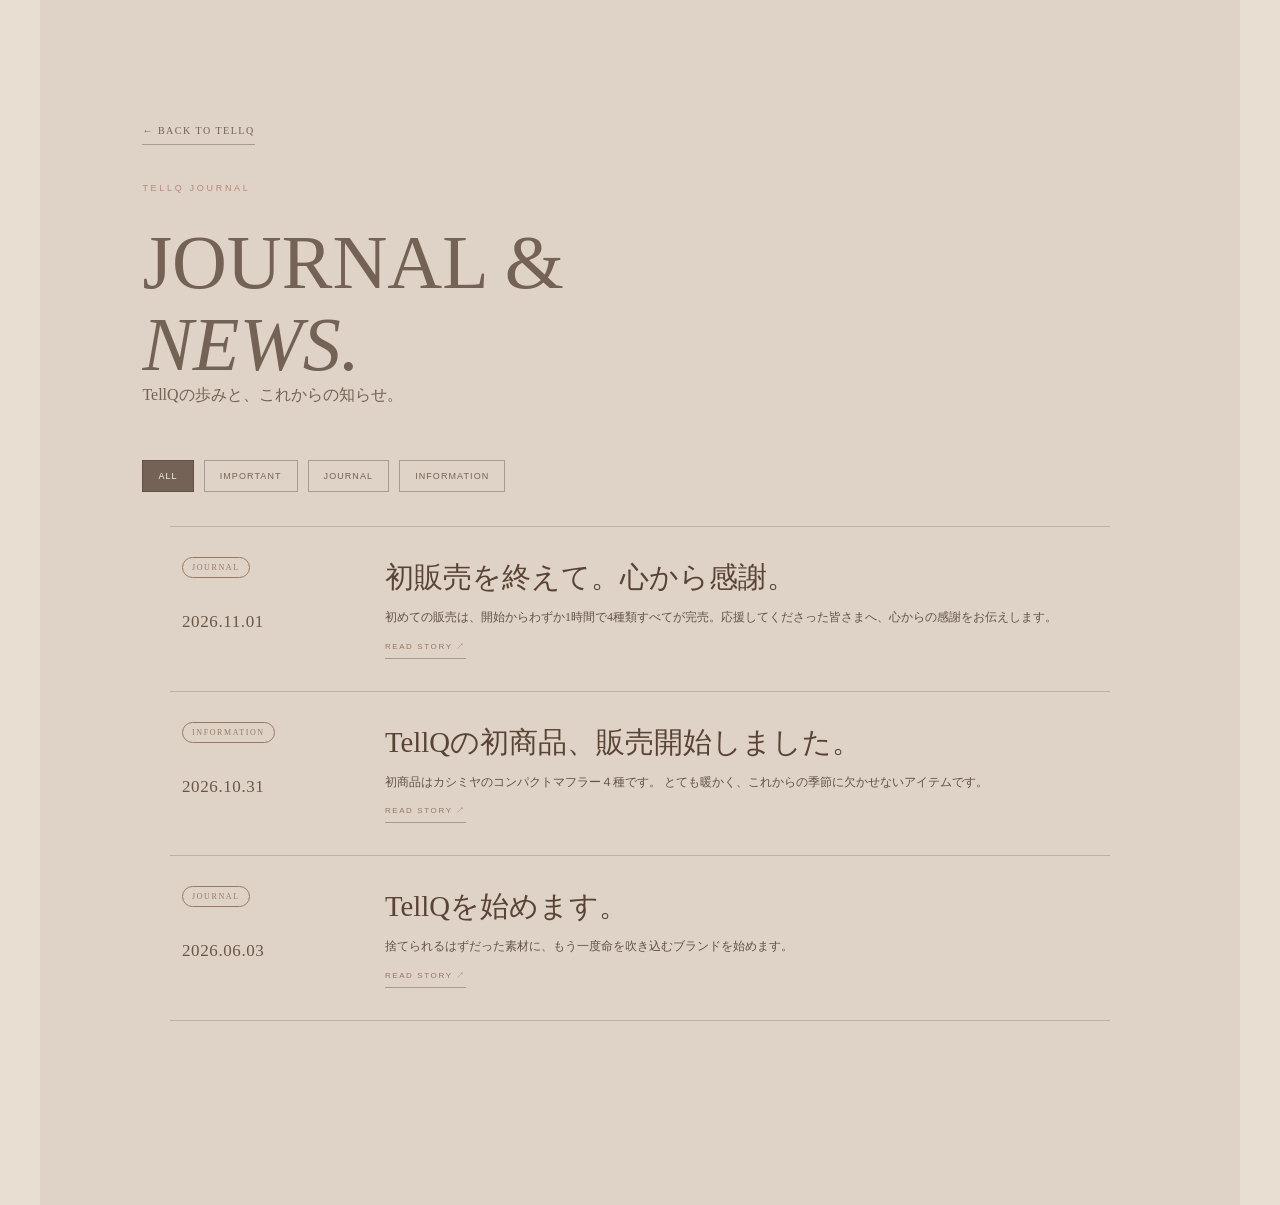
==== commit 6a94ac38: "Update TellQ homepage.v7.15" ====
--- a/journal.html
+++ b/journal.html
@@ -5,7 +5,7 @@
     <meta name="viewport" content="width=device-width, initial-scale=1">
     <meta name="description" content="TellQのブランドジャーナルと最新のお知らせ。">
     <title>JOURNAL & NEWS. | TellQ</title>
-    <link rel="stylesheet" href="style.css?v=6.95">
+    <link rel="stylesheet" href="style.css?v=7.15">
 </head>
 <body>
     <main class="journal-page">
@@ -30,6 +30,6 @@
         </div>
     </main>
     <script src="journal-data.js?v=7.13"></script>
-    <script src="journal.js?v=6.77"></script>
+    <script src="journal.js?v=7.14"></script>
 </body>
 </html>
--- a/style.css
+++ b/style.css
@@ -1445,7 +1445,7 @@
 
 .footer-inner {
     display: grid;
-    grid-template-columns: 1fr 1fr 1fr;
+    grid-template-columns: minmax(0, 1fr) minmax(0, 1fr);
     gap: 50px;
     align-items: start;
 }
@@ -1465,13 +1465,6 @@
     color: #d2c4b7;
 }
 
-.footer-nav {
-    display: flex;
-    flex-direction: column;
-    gap: 15px;
-}
-
-.footer-nav a,
 .footer-social a {
     font-family: var(--sans);
     font-size: 8px;
@@ -1482,7 +1475,6 @@
     transition: color 0.3s ease;
 }
 
-.footer-nav a:hover,
 .footer-social a:hover {
     color: white;
 }
@@ -5206,25 +5198,16 @@
     font-size: 8px;
     letter-spacing: .16em;
 }
+/* NEWS記事詳細タイトル：文字サイズはこの font-size を変更すると調整できます。 */
 .journal-detail h1 {
-    position: relative;
     max-width: 760px;
     margin: 0 0 30px;
     padding-bottom: 27px;
     color: #40372f;
-    font-size: clamp(32px, 5.2vw, 58px);
+    font-size: clamp(30px, 4.8vw, 52px);
     line-height: 1.34;
     letter-spacing: .015em;
     overflow-wrap: anywhere;
-}
-.journal-detail h1::after {
-    content: "";
-    position: absolute;
-    left: 0;
-    bottom: 0;
-    width: 74px;
-    height: 1px;
-    background: var(--detail-accent);
 }
 .journal-detail-image {
     width: 100%;
@@ -5349,7 +5332,8 @@
     .journal-detail-kicker { gap: 9px; margin-bottom: 25px; font-size: 8px; }
     .journal-detail-kicker i { width: 23px; }
     .journal-detail-meta { margin-bottom: 18px; }
-    .journal-detail h1 { margin-bottom: 24px; padding-bottom: 21px; font-size: clamp(29px, 8vw, 38px); }
+    /* スマホ表示のタイトルサイズもここで調整できます。 */
+    .journal-detail h1 { margin-bottom: 24px; padding-bottom: 21px; font-size: clamp(27px, 7.5vw, 34px); }
     .journal-detail-image { max-height: 390px; margin-bottom: 25px; padding: 6px; }
     .journal-detail-content { padding-top: 25px; }
     .journal-detail-content p { font-size: 12px; line-height: 2.35; text-align: left; }
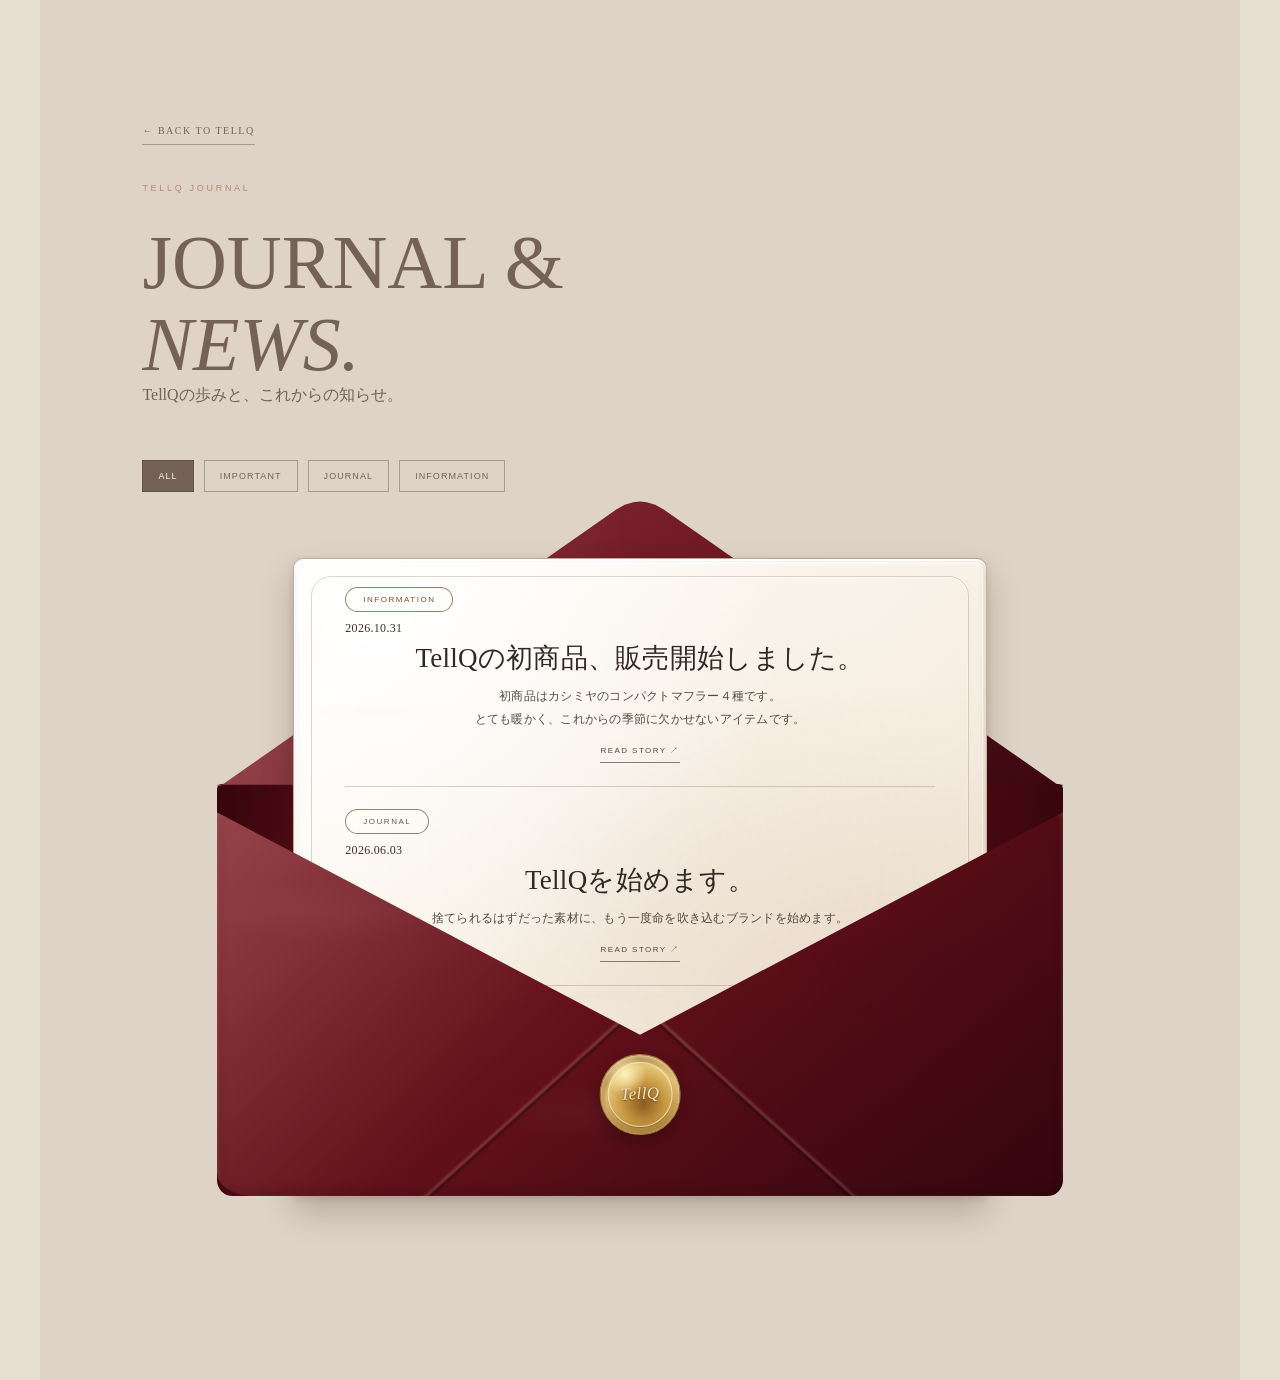
==== commit 382a66ce: "Update TellQ homepage.v.7.17" ====
--- a/journal.html
+++ b/journal.html
@@ -1,11 +1,19 @@
 <!doctype html>
 <html lang="ja">
 <head>
-    <meta charset="utf-8">
+        <!-- Google tag (gtag.js) - Google Analytics -->
+    <script async src="https://www.googletagmanager.com/gtag/js?id=G-C6D4V7547G"></script>
+    <script>
+        window.dataLayer = window.dataLayer || [];
+        function gtag(){dataLayer.push(arguments);}
+        gtag('js', new Date());
+        gtag('config', 'G-C6D4V7547G');
+    </script>
+<meta charset="utf-8">
     <meta name="viewport" content="width=device-width, initial-scale=1">
     <meta name="description" content="TellQのブランドジャーナルと最新のお知らせ。">
     <title>JOURNAL & NEWS. | TellQ</title>
-    <link rel="stylesheet" href="style.css?v=7.15">
+    <link rel="stylesheet" href="style.css?v=7.17">
 </head>
 <body>
     <main class="journal-page">
@@ -29,7 +37,7 @@
             <article id="journalDetailView" class="journal-detail" hidden></article>
         </div>
     </main>
-    <script src="journal-data.js?v=7.13"></script>
-    <script src="journal.js?v=7.14"></script>
+    <script src="journal-data.js?v=6.30"></script>
+    <script src="journal.js?v=6.44"></script>
 </body>
 </html>
--- a/style.css
+++ b/style.css
@@ -969,7 +969,7 @@
     left: 10px;
     bottom: 8px;
     font-family: var(--sans);
-    font-size: 9px;
+    font-size: 8px;
     letter-spacing: 0.12em;
     color: white;
     text-shadow: 0 1px 5px rgba(0,0,0,0.45);
@@ -1445,7 +1445,7 @@
 
 .footer-inner {
     display: grid;
-    grid-template-columns: minmax(0, 1fr) minmax(0, 1fr);
+    grid-template-columns: 1fr 1fr 1fr;
     gap: 50px;
     align-items: start;
 }
@@ -1465,6 +1465,13 @@
     color: #d2c4b7;
 }
 
+.footer-nav {
+    display: flex;
+    flex-direction: column;
+    gap: 15px;
+}
+
+.footer-nav a,
 .footer-social a {
     font-family: var(--sans);
     font-size: 8px;
@@ -1475,6 +1482,7 @@
     transition: color 0.3s ease;
 }
 
+.footer-nav a:hover,
 .footer-social a:hover {
     color: white;
 }
@@ -1537,7 +1545,7 @@
     }
 
     .product-thumb > span:not(.product-thumb-status) {
-        font-size: 7px;
+        font-size: 6px;
         left: 6px;
         bottom: 5px;
     }
@@ -2981,7 +2989,7 @@
     }
 
     .product-thumb > span:not(.product-thumb-status) {
-        font-size: 6px;
+        font-size: 5.5px;
         left: 5px;
         bottom: 5px;
     }
@@ -4343,8 +4351,16 @@
 }
 
 .contact-instagram-note {
-    display: block;
+    display: flex;
+    align-items: center;
+    gap: 15px;
     margin: 32px 0 20px;
+}
+
+.contact-instagram-note .instagram-icon {
+    width: 25px;
+    height: 25px;
+    flex-basis: 25px;
 }
 
 .contact-instagram-note p {
@@ -5198,16 +5214,25 @@
     font-size: 8px;
     letter-spacing: .16em;
 }
-/* NEWS記事詳細タイトル：文字サイズはこの font-size を変更すると調整できます。 */
 .journal-detail h1 {
+    position: relative;
     max-width: 760px;
     margin: 0 0 30px;
     padding-bottom: 27px;
     color: #40372f;
-    font-size: clamp(30px, 4.8vw, 52px);
+    font-size: clamp(32px, 5.2vw, 58px);
     line-height: 1.34;
     letter-spacing: .015em;
     overflow-wrap: anywhere;
+}
+.journal-detail h1::after {
+    content: "";
+    position: absolute;
+    left: 0;
+    bottom: 0;
+    width: 74px;
+    height: 1px;
+    background: var(--detail-accent);
 }
 .journal-detail-image {
     width: 100%;
@@ -5332,8 +5357,7 @@
     .journal-detail-kicker { gap: 9px; margin-bottom: 25px; font-size: 8px; }
     .journal-detail-kicker i { width: 23px; }
     .journal-detail-meta { margin-bottom: 18px; }
-    /* スマホ表示のタイトルサイズもここで調整できます。 */
-    .journal-detail h1 { margin-bottom: 24px; padding-bottom: 21px; font-size: clamp(27px, 7.5vw, 34px); }
+    .journal-detail h1 { margin-bottom: 24px; padding-bottom: 21px; font-size: clamp(29px, 8vw, 38px); }
     .journal-detail-image { max-height: 390px; margin-bottom: 25px; padding: 6px; }
     .journal-detail-content { padding-top: 25px; }
     .journal-detail-content p { font-size: 12px; line-height: 2.35; text-align: left; }
@@ -10112,5875 +10136,3 @@
         font-size: clamp(29px, 9vw, 34px) !important;
     }
 }
-
-
-/* =========================================================
-   TELLQ v6.71 — Keep the existing burgundy envelope artwork fixed
-   ---------------------------------------------------------
-   - The existing wine-red connector, rear triangle, front V flap and seal
-     keep the same visual proportions regardless of the number of articles.
-   - The letter remains in normal document flow and can continue below the envelope.
-   - Desktop: 2 articles on the letter; mobile: 1 article on the letter.
-   - Additional articles continue on the same paper style below the envelope.
-   - Only article spacing is tightened; existing colors, textures and shapes remain.
-========================================================= */
-
-/* The shell geometry is based on the v6.50 reference proportions at 860px:
-   rear triangle 33.72cqw, rear offset 6.74cqw, and front pocket 45.35cqw.
-   Their combined shell height is 72.33cqw, independent of article content. */
-.journal-envelope-back {
-    --journal-envelope-fixed-back-offset: 58px;
-    --journal-envelope-fixed-shell-height: 540px;
-    top: calc(0px - var(--journal-envelope-fixed-back-offset)) !important;
-    right: 0 !important;
-    bottom: auto !important;
-    left: 0 !important;
-    width: 100% !important;
-    height: calc(var(--journal-envelope-fixed-shell-height) + var(--journal-envelope-fixed-back-offset)) !important;
-}
-
-.journal-envelope-connector {
-    top: calc(var(--journal-envelope-triangle-height) - 2px) !important;
-    right: 0 !important;
-    bottom: auto !important;
-    left: 0 !important;
-    height: calc(
-        var(--journal-envelope-fixed-shell-height)
-        - var(--journal-envelope-triangle-height)
-        + var(--journal-envelope-fixed-back-offset)
-        + 2px
-    ) !important;
-    min-height: 0 !important;
-}
-
-.journal-letter {
-    min-height: var(--journal-envelope-fixed-shell-height, 540px) !important;
-}
-
-.journal-envelope-front {
-    --journal-envelope-fixed-front-height: 390px;
-    top: calc(var(--journal-envelope-fixed-shell-height, 540px) - var(--journal-envelope-fixed-front-height)) !important;
-    right: 0 !important;
-    bottom: auto !important;
-    left: 0 !important;
-    height: var(--journal-envelope-fixed-front-height) !important;
-}
-
-.journal-envelope-seal {
-    --journal-envelope-fixed-seal-size: 82px;
-    --journal-envelope-fixed-seal-bottom: 62px;
-    top: calc(
-        var(--journal-envelope-fixed-shell-height, 540px)
-        - var(--journal-envelope-fixed-seal-bottom)
-        - var(--journal-envelope-fixed-seal-size)
-    ) !important;
-    bottom: auto !important;
-    width: var(--journal-envelope-fixed-seal-size) !important;
-}
-
-/* Continuation paper starts after the fixed envelope, so extra stories remain
-   readable without extending or shifting any burgundy/red envelope component. */
-.journal-article-continuation {
-    position: relative;
-    z-index: 6;
-    width: 82%;
-    min-width: 0;
-    margin: 0 auto;
-    padding: 17px clamp(22px, 5.2vw, 58px) 19px;
-    border: 1px solid rgba(163, 139, 119, .32);
-    border-top: 0;
-    border-radius: 0 0 6px 6px;
-    background:
-        repeating-linear-gradient(0deg, rgba(139,117,98,.018) 0 1px, transparent 1px 4px),
-        radial-gradient(ellipse at 12% 8%, rgba(255,255,255,.96) 0%, rgba(255,255,255,0) 48%),
-        radial-gradient(ellipse at 88% 82%, rgba(174,137,103,.16) 0%, rgba(174,137,103,0) 54%),
-        radial-gradient(ellipse at 48% 46%, rgba(222,204,179,.13) 0%, rgba(222,204,179,0) 66%),
-        linear-gradient(135deg, #fffefa 0%, #f8f0e5 54%, #eee1d1 100%);
-    box-shadow: 0 8px 22px rgba(78,57,43,.10), inset 0 1px 0 rgba(255,255,255,.95);
-}
-
-/* Compact article spacing while preserving all existing type, color and alignment. */
-.journal-envelope .journal-archive-card,
-.news-list .journal-archive-card {
-    padding-bottom: 12px !important;
-}
-
-.journal-envelope .journal-archive-card:not(:last-child),
-.journal-envelope .journal-archive-card:last-child,
-.news-list .journal-archive-card:not(:last-child),
-.news-list .journal-archive-card:last-child {
-    margin-bottom: 10px !important;
-    padding-bottom: 11px !important;
-}
-
-.journal-envelope .journal-archive-category,
-.news-list .journal-archive-category {
-    margin-bottom: 8px !important;
-}
-
-.journal-envelope .journal-archive-date,
-.news-list .journal-archive-date {
-    margin-bottom: 5px !important;
-}
-
-.journal-envelope .journal-archive-card h2,
-.news-list .journal-archive-card h2 {
-    margin-bottom: 5px !important;
-}
-
-.journal-envelope .journal-archive-card p,
-.news-list .journal-archive-card p {
-    margin-bottom: 7px !important;
-}
-
-.journal-envelope .journal-archive-card .news-read-more,
-.news-list .journal-archive-card .news-read-more {
-    margin-top: 0 !important;
-    padding-bottom: 3px !important;
-}
-
-/* MORE ITEMS: only the product label at the lower-left of each thumbnail. */
-.product-thumb > span:not(.product-thumb-status) {
-    font-size: 12px;
-}
-
-@media (max-width: 700px) {
-    .journal-envelope-back {
-        --journal-envelope-fixed-back-offset: 42px;
-        --journal-envelope-fixed-shell-height: 540px;
-        top: calc(0px - var(--journal-envelope-fixed-back-offset)) !important;
-        height: calc(var(--journal-envelope-fixed-shell-height) + var(--journal-envelope-fixed-back-offset)) !important;
-    }
-
-    .journal-envelope-front {
-        --journal-envelope-fixed-front-height: clamp(238px, 66vw, 276px);
-    }
-
-    .journal-envelope-seal {
-        --journal-envelope-fixed-seal-size: 64px;
-        --journal-envelope-fixed-seal-bottom: 59px;
-    }
-
-    .journal-letter {
-        min-height: var(--journal-envelope-fixed-shell-height, 540px) !important;
-    }
-
-    .journal-article-continuation {
-        width: 82%;
-        padding: 13px 6% 15px;
-    }
-
-    .journal-envelope .journal-archive-card,
-    .news-list .journal-archive-card {
-        padding-bottom: 9px !important;
-    }
-
-    .journal-envelope .journal-archive-card:not(:last-child),
-    .journal-envelope .journal-archive-card:last-child,
-    .news-list .journal-archive-card:not(:last-child),
-    .news-list .journal-archive-card:last-child {
-        margin-bottom: 8px !important;
-        padding-bottom: 8px !important;
-    }
-
-    .journal-envelope .journal-archive-category,
-    .news-list .journal-archive-category {
-        margin-bottom: 4px !important;
-    }
-
-    .journal-envelope .journal-archive-date,
-    .news-list .journal-archive-date {
-        margin-bottom: 4px !important;
-    }
-
-    .journal-envelope .journal-archive-card h2,
-    .news-list .journal-archive-card h2 {
-        margin-bottom: 4px !important;
-    }
-
-    .journal-envelope .journal-archive-card p,
-    .news-list .journal-archive-card p {
-        margin-bottom: 5px !important;
-    }
-
-    .product-thumb > span:not(.product-thumb-status) {
-        font-size: 7px;
-    }
-}
-
-@media (max-width: 380px) {
-    .journal-envelope-seal {
-        --journal-envelope-fixed-seal-size: 60px;
-        --journal-envelope-fixed-seal-bottom: 55px;
-    }
-
-    .product-thumb > span:not(.product-thumb-status) {
-        font-size: 6px;
-    }
-}
-
-/* Modern browsers: scale every envelope component from the envelope width.
-   The fixed shell remains the same proportion on phones and desktop screens. */
-@supports (width: 1cqw) {
-    .journal-envelope-back {
-        --journal-envelope-fixed-back-offset: 6.74cqw;
-        --journal-envelope-fixed-shell-height: calc(33.72cqw - 6.74cqw + 45.35cqw);
-        top: calc(0px - var(--journal-envelope-fixed-back-offset)) !important;
-        height: calc(var(--journal-envelope-fixed-shell-height) + var(--journal-envelope-fixed-back-offset)) !important;
-    }
-
-    .journal-envelope-connector {
-        height: calc(
-            var(--journal-envelope-fixed-shell-height)
-            - var(--journal-envelope-triangle-height)
-            + var(--journal-envelope-fixed-back-offset)
-            + 2px
-        ) !important;
-    }
-
-    .journal-letter {
-        min-height: calc(33.72cqw - 6.74cqw + 45.35cqw) !important;
-    }
-
-    .journal-envelope-front {
-        --journal-envelope-fixed-front-height: 45.35cqw;
-        top: calc((33.72cqw - 6.74cqw + 45.35cqw) - var(--journal-envelope-fixed-front-height)) !important;
-        height: var(--journal-envelope-fixed-front-height) !important;
-    }
-
-    .journal-envelope-seal {
-        --journal-envelope-fixed-seal-size: max(52px, 9.53cqw);
-        --journal-envelope-fixed-seal-bottom: max(22px, 7.21cqw);
-        top: calc(
-            33.72cqw - 6.74cqw + 45.35cqw
-            - var(--journal-envelope-fixed-seal-bottom)
-            - var(--journal-envelope-fixed-seal-size)
-        ) !important;
-        width: var(--journal-envelope-fixed-seal-size) !important;
-    }
-}
-
-
-/* v6.71 geometry calibration: retain the original desktop reference footprint
-   (860px envelope width: 290px rear triangle, 390px front flap, 622px shell). */
-.journal-envelope-back {
-    --journal-envelope-fixed-back-offset: 58px;
-    --journal-envelope-fixed-shell-height: 622px;
-}
-.journal-letter {
-    --journal-envelope-fixed-shell-height: 622px;
-    min-height: var(--journal-envelope-fixed-shell-height) !important;
-}
-.journal-envelope-front {
-    --journal-envelope-fixed-shell-height: 622px;
-    top: calc(var(--journal-envelope-fixed-shell-height) - var(--journal-envelope-fixed-front-height)) !important;
-}
-.journal-envelope-seal {
-    --journal-envelope-fixed-shell-height: 622px;
-    top: calc(
-        var(--journal-envelope-fixed-shell-height)
-        - var(--journal-envelope-fixed-seal-bottom)
-        - var(--journal-envelope-fixed-seal-size)
-    ) !important;
-}
-
-@media (max-width: 700px) {
-    .journal-envelope-back {
-        --journal-envelope-fixed-shell-height: calc(
-            clamp(182px, 49vw, 214px) - 42px + clamp(238px, 66vw, 276px)
-        );
-    }
-    .journal-letter {
-        --journal-envelope-fixed-shell-height: calc(
-            clamp(182px, 49vw, 214px) - 42px + clamp(238px, 66vw, 276px)
-        );
-        min-height: var(--journal-envelope-fixed-shell-height) !important;
-    }
-    .journal-envelope-front {
-        --journal-envelope-fixed-shell-height: calc(
-            clamp(182px, 49vw, 214px) - 42px + clamp(238px, 66vw, 276px)
-        );
-        top: calc(var(--journal-envelope-fixed-shell-height) - var(--journal-envelope-fixed-front-height)) !important;
-    }
-    .journal-envelope-seal {
-        --journal-envelope-fixed-shell-height: calc(
-            clamp(182px, 49vw, 214px) - 42px + clamp(238px, 66vw, 276px)
-        );
-        top: calc(
-            var(--journal-envelope-fixed-shell-height)
-            - var(--journal-envelope-fixed-seal-bottom)
-            - var(--journal-envelope-fixed-seal-size)
-        ) !important;
-    }
-}
-
-@supports (width: 1cqw) {
-    .journal-envelope-back {
-        --journal-envelope-fixed-shell-height: calc(33.72cqw - 6.74cqw + 45.35cqw);
-    }
-    .journal-letter {
-        --journal-envelope-fixed-shell-height: calc(33.72cqw - 6.74cqw + 45.35cqw);
-        min-height: var(--journal-envelope-fixed-shell-height) !important;
-    }
-    .journal-envelope-front {
-        --journal-envelope-fixed-shell-height: calc(33.72cqw - 6.74cqw + 45.35cqw);
-        top: calc(var(--journal-envelope-fixed-shell-height) - var(--journal-envelope-fixed-front-height)) !important;
-    }
-    .journal-envelope-seal {
-        --journal-envelope-fixed-shell-height: calc(33.72cqw - 6.74cqw + 45.35cqw);
-        top: calc(
-            var(--journal-envelope-fixed-shell-height)
-            - var(--journal-envelope-fixed-seal-bottom)
-            - var(--journal-envelope-fixed-seal-size)
-        ) !important;
-    }
-}
-
-
-/* =========================================================
-   TELLQ v6.73 — TOP NEWS: let the letter grow upward, not below the envelope
-   ---------------------------------------------------------
-   The burgundy envelope artwork retains its existing geometry and colors.
-   The outer envelope reserves only its fixed shell footprint in page flow.
-   The ivory letter is bottom-anchored; additional article cards extend its
-   upper edge upward, remaining on the same sheet above the red front flap.
-   These rules are scoped to the TOP page and do not alter the journal archive.
-========================================================= */
-
-.news-list > .journal-envelope {
-    height: auto !important;
-    min-height: 0 !important;
-    aspect-ratio: 860 / 622 !important;
-}
-
-.news-list > .journal-envelope > .journal-letter {
-    position: absolute !important;
-    top: auto !important;
-    right: auto !important;
-    bottom: 0 !important;
-    left: 9% !important;
-    height: max-content !important;
-    min-height: 100% !important;
-    margin: 0 !important;
-    overflow: visible !important;
-}
-
-
-/* =========================================================
-   TELLQ v6.76 — Fixed VIEW ALL link inside the envelope
-   ---------------------------------------------------------
-   The link is a separate envelope child, not part of the article stack.
-   Its position is measured from the envelope width and therefore does not
-   move when the number or length of article cards changes.
-   The existing envelope artwork and article layout are untouched.
-========================================================= */
-.journal-envelope > .news-view-all-envelope {
-    position: absolute !important;
-    z-index: 3 !important;
-    top: 38.2cqw !important;
-    left: 50% !important;
-    display: inline-flex !important;
-    align-items: center !important;
-    justify-content: center !important;
-    width: max-content !important;
-    max-width: 88% !important;
-    margin: 0 !important;
-    padding: 8px 0 7px !important;
-    transform: translate(-50%, -50%) !important;
-    white-space: nowrap !important;
-    text-align: center !important;
-}
-
-@media (max-width: 700px) {
-    .journal-envelope > .news-view-all-envelope {
-        top: 38.2cqw !important;
-        max-width: 90% !important;
-        font-size: 8px !important;
-        letter-spacing: .12em !important;
-        gap: 9px !important;
-    }
-}
-
-/* Fallback for browsers without container query units. */
-@supports not (width: 1cqw) {
-    .journal-envelope > .news-view-all-envelope {
-        top: 329px !important;
-    }
-
-    @media (max-width: 700px) {
-        .journal-envelope > .news-view-all-envelope {
-            top: 125px !important;
-        }
-    }
-}
-
-
-/* =========================================================
-   TELLQ v6.77 — ALL NEWS page: article list only
-   ---------------------------------------------------------
-   These rules apply only to journal.html via .journal-page.
-   The TOP page's envelope design and all its styles remain unchanged.
-========================================================= */
-
-.journal-page #journalArchiveList {
-    position: relative !important;
-    display: flex !important;
-    flex-direction: column !important;
-    gap: 0 !important;
-    width: min(100%, 940px) !important;
-    max-width: 940px !important;
-    margin: 0 auto !important;
-    padding: 0 !important;
-    border: 0 !important;
-    border-radius: 0 !important;
-    background: none !important;
-    background-image: none !important;
-    box-shadow: none !important;
-    overflow: visible !important;
-    isolation: auto !important;
-}
-
-.journal-page #journalArchiveList::before,
-.journal-page #journalArchiveList::after,
-.journal-page #journalArchiveList > .journal-archive-card::before,
-.journal-page #journalArchiveList > .journal-archive-card::after {
-    content: none !important;
-    display: none !important;
-}
-
-.journal-page #journalArchiveList > .journal-archive-card {
-    position: relative !important;
-    display: grid !important;
-    grid-template-columns: minmax(112px, 18%) minmax(0, 1fr) !important;
-    grid-template-areas:
-        "category title"
-        "date summary"
-        ". readmore";
-    align-items: start !important;
-    column-gap: clamp(20px, 3vw, 38px) !important;
-    row-gap: 0 !important;
-    width: 100% !important;
-    min-width: 0 !important;
-    min-height: 0 !important;
-    margin: 0 !important;
-    padding: 30px 12px 32px !important;
-    border: 0 !important;
-    border-bottom: 1px solid rgba(88, 69, 56, .24) !important;
-    border-radius: 0 !important;
-    background: transparent !important;
-    background-image: none !important;
-    box-shadow: none !important;
-    transform: none !important;
-    text-align: left !important;
-    transition: none !important;
-}
-
-.journal-page #journalArchiveList > .journal-archive-card:first-child {
-    border-top: 1px solid rgba(88, 69, 56, .24) !important;
-}
-
-.journal-page #journalArchiveList > .journal-archive-card > * {
-    position: relative !important;
-    min-width: 0 !important;
-    max-width: 100% !important;
-    text-align: left !important;
-    transform: none !important;
-}
-
-.journal-page #journalArchiveList .journal-archive-category {
-    grid-area: category;
-    justify-self: start;
-    display: inline-flex !important;
-    width: fit-content !important;
-    margin: 0 0 10px !important;
-}
-
-.journal-page #journalArchiveList .journal-archive-date {
-    grid-area: date;
-    display: block !important;
-    margin: 0 !important;
-    padding: 3px 0 0 !important;
-    font-size: clamp(14px, 1.35vw, 17px) !important;
-    line-height: 1.5 !important;
-}
-
-.journal-page #journalArchiveList .journal-archive-date small {
-    display: block !important;
-    margin: 7px 0 0 !important;
-}
-
-.journal-page #journalArchiveList .journal-archive-card h2 {
-    grid-area: title;
-    width: 100% !important;
-    margin: 0 0 8px !important;
-    font-size: clamp(21px, 2.25vw, 29px) !important;
-    line-height: 1.42 !important;
-}
-
-.journal-page #journalArchiveList .journal-archive-card p {
-    grid-area: summary;
-    width: 100% !important;
-    max-width: 760px !important;
-    margin: 0 0 12px !important;
-    font-size: 12px !important;
-    line-height: 1.9 !important;
-}
-
-.journal-page #journalArchiveList .journal-archive-card .news-read-more {
-    grid-area: readmore;
-    justify-self: start;
-    width: fit-content !important;
-    margin: 0 !important;
-    padding: 0 0 4px !important;
-    font-size: 8px !important;
-    line-height: 1.6 !important;
-}
-
-.journal-page #journalArchiveList .journal-archive-card:hover {
-    transform: none !important;
-    background: transparent !important;
-    box-shadow: none !important;
-}
-
-@media (max-width: 700px) {
-    .journal-page #journalArchiveList {
-        width: 100% !important;
-    }
-
-    .journal-page #journalArchiveList > .journal-archive-card {
-        grid-template-columns: minmax(0, 1fr) !important;
-        grid-template-areas:
-            "category"
-            "date"
-            "title"
-            "summary"
-            "readmore";
-        column-gap: 0 !important;
-        padding: 23px 5px 25px !important;
-    }
-
-    .journal-page #journalArchiveList .journal-archive-category {
-        margin-bottom: 8px !important;
-    }
-
-    .journal-page #journalArchiveList .journal-archive-date {
-        padding: 0 !important;
-        margin-bottom: 8px !important;
-        font-size: 14px !important;
-    }
-
-    .journal-page #journalArchiveList .journal-archive-card h2 {
-        margin-bottom: 7px !important;
-        font-size: clamp(20px, 5.3vw, 25px) !important;
-    }
-
-    .journal-page #journalArchiveList .journal-archive-card p {
-        margin-bottom: 9px !important;
-        font-size: 11px !important;
-        line-height: 1.85 !important;
-    }
-}
-
-
-/* =========================================================
-   TELLQ v6.78 — SECRET PAGE TITLE: keep the heading to two lines
-   ---------------------------------------------------------
-   Line 1: WELCOME TO
-   Line 2: THE SECRET PAGE.
-   The second line stays together and scales down on narrow screens.
-   No other secret-page content or site behavior is changed.
-========================================================= */
-
-.secret-page-inner h2 em {
-    display: block;
-    white-space: nowrap;
-    font-size: 0.9em;
-}
-
-@media (max-width: 900px) {
-    .secret-page-inner h2 em {
-        font-size: 0.75em;
-        letter-spacing: -0.045em;
-    }
-}
-
-
-/* =========================================================
-   TELLQ v6.82 — Requested typography refinements
-   ---------------------------------------------------------
-   1. Secret page heading is split into two unbreakable lines.
-      Mobile type sizes are independently reduced to prevent a third line.
-   2. Great Vibes is used for "made for your now.".
-      Google Fonts family: Great Vibes (SIL Open Font License 1.1).
-   3. ABOUT TELLQ .lead message is enlarged by one step.
-   No other content, layout, or interaction behavior is modified.
-========================================================= */
-
-/* SECRET PAGE: exactly two lines at all supported viewport widths. */
-.secret-page-inner #secretPageTitle {
-    width: 100%;
-    max-width: 100%;
-}
-
-.secret-page-inner #secretPageTitle .secret-title-line {
-    display: block !important;
-    width: 100%;
-    max-width: 100%;
-    white-space: nowrap !important;
-    overflow-wrap: normal !important;
-    word-break: keep-all !important;
-}
-
-.secret-page-inner #secretPageTitle .secret-title-line-first {
-    font-size: 1em;
-}
-
-.secret-page-inner #secretPageTitle .secret-title-line-second {
-    font-size: 0.9em;
-    font-style: italic;
-}
-
-@media (max-width: 700px) {
-    .secret-page-inner #secretPageTitle {
-        width: 100%;
-        font-size: clamp(28px, 9.2vw, 52px) !important;
-        line-height: 1.03 !important;
-        letter-spacing: -0.035em !important;
-    }
-
-    .secret-page-inner #secretPageTitle .secret-title-line-first {
-        font-size: clamp(28px, 9.2vw, 52px) !important;
-        letter-spacing: -0.035em !important;
-    }
-
-    .secret-page-inner #secretPageTitle .secret-title-line-second {
-        font-size: clamp(21px, 7.1vw, 38px) !important;
-        letter-spacing: -0.045em !important;
-    }
-}
-
-@media (max-width: 380px) {
-    .secret-page-inner #secretPageTitle {
-        font-size: clamp(26px, 8.7vw, 33px) !important;
-        line-height: 1.04 !important;
-    }
-
-    .secret-page-inner #secretPageTitle .secret-title-line-first {
-        font-size: clamp(26px, 8.7vw, 33px) !important;
-    }
-
-    .secret-page-inner #secretPageTitle .secret-title-line-second {
-        font-size: clamp(20px, 6.5vw, 24px) !important;
-        letter-spacing: -0.05em !important;
-    }
-}
-
-/* TOP HERO: Great Vibes, an ornate free calligraphic script. */
-.hero-heading-italic {
-    font-family: "Great Vibes", "Apple Chancery", "URW Chancery L", cursive !important;
-    font-style: normal !important;
-    font-weight: 400 !important;
-    letter-spacing: 0 !important;
-    font-variation-settings: normal !important;
-}
-
-/* ABOUT TELLQ: enlarge only the lead message by one typographic step. */
-.about-text .lead {
-    font-size: 24px !important;
-}
-
-@media (max-width: 700px) {
-    .about-text .lead {
-        font-size: 23px !important;
-    }
-}
-
-@media (max-width: 380px) {
-    .about-text .lead {
-        font-size: 21px !important;
-    }
-}
-
-
-/* =========================================================
-   TELLQ v6.83 — Prevent NEWS heading / envelope overlap on phones
-   ---------------------------------------------------------
-   The envelope rear triangle extends above the normal-flow top edge.
-   The NEWS title also starts its reveal animation 40px lower.
-   A larger mobile-only margin keeps both areas separate at every
-   supported phone width. The envelope artwork itself is unchanged.
-========================================================= */
-
-@media (max-width: 700px) {
-    .news-inner > .section-title {
-        position: relative !important;
-        z-index: 2 !important;
-    }
-
-    .news-inner > .news-list {
-        position: relative !important;
-        z-index: 1 !important;
-        clear: both !important;
-        margin-top: clamp(132px, 18vw, 150px) !important;
-    }
-}
-
-
-/* =========================================================
-   TELLQ v6.84 — TOP NEWS: three equal-height article slots
-   ---------------------------------------------------------
-   Article content is constrained to identical cards.
-   Summaries are clamped to two lines; the envelope artwork,
-   fixed VIEW ALL link and archive-page styles are unchanged.
-========================================================= */
-
-.news-list > .journal-envelope > .journal-letter {
-    display: flex !important;
-    flex-direction: column !important;
-    justify-content: flex-end !important;
-    gap: 0 !important;
-}
-
-.news-list > .journal-envelope .journal-archive-card {
-    box-sizing: border-box !important;
-    flex: 0 0 clamp(126px, 15.2vw, 146px) !important;
-    height: clamp(126px, 15.2vw, 146px) !important;
-    min-height: 0 !important;
-    max-height: clamp(126px, 15.2vw, 146px) !important;
-    width: 100% !important;
-    min-width: 0 !important;
-    margin: 0 !important;
-    padding: 7px 0 8px !important;
-    overflow: hidden !important;
-    display: flex !important;
-    flex-direction: column !important;
-    align-items: center !important;
-    justify-content: flex-start !important;
-    gap: 3px !important;
-    border: 0 !important;
-    border-bottom: 1px solid rgba(139, 112, 91, .30) !important;
-    background: transparent !important;
-    text-align: center !important;
-}
-
-.news-list > .journal-envelope .journal-archive-card:last-child {
-    border-bottom: 0 !important;
-}
-
-.news-list > .journal-envelope .journal-archive-category {
-    flex: 0 0 auto !important;
-    margin: 0 0 1px !important;
-    line-height: 1.2 !important;
-}
-
-.news-list > .journal-envelope .journal-archive-date {
-    flex: 0 0 auto !important;
-    margin: 0 !important;
-    padding: 0 !important;
-    line-height: 1.25 !important;
-}
-
-.news-list > .journal-envelope .journal-archive-card h2 {
-    flex: 0 0 auto !important;
-    width: 100% !important;
-    max-width: 100% !important;
-    margin: 0 !important;
-    font-size: clamp(18px, 2.05vw, 23px) !important;
-    line-height: 1.28 !important;
-    display: -webkit-box !important;
-    -webkit-box-orient: vertical !important;
-    -webkit-line-clamp: 2 !important;
-    line-clamp: 2 !important;
-    overflow: hidden !important;
-}
-
-.news-list > .journal-envelope .journal-archive-card h2 a {
-    display: block !important;
-    max-width: 100% !important;
-    overflow-wrap: anywhere !important;
-}
-
-.news-list > .journal-envelope .journal-archive-card p {
-    flex: 0 1 auto !important;
-    display: -webkit-box !important;
-    -webkit-box-orient: vertical !important;
-    -webkit-line-clamp: 2 !important;
-    line-clamp: 2 !important;
-    width: 100% !important;
-    max-width: 100% !important;
-    max-height: 2.9em !important;
-    margin: 0 !important;
-    padding: 0 3px !important;
-    overflow: hidden !important;
-    font-size: clamp(10px, 1.05vw, 12px) !important;
-    line-height: 1.45 !important;
-    text-overflow: ellipsis !important;
-    white-space: normal !important;
-}
-
-.news-list > .journal-envelope .journal-archive-card .news-read-more {
-    flex: 0 0 auto !important;
-    margin: auto 0 0 !important;
-    padding: 2px 0 2px !important;
-    font-size: 8px !important;
-    line-height: 1.2 !important;
-}
-
-.news-list > .journal-envelope .journal-archive-card .news-read-more span {
-    font-size: 12px !important;
-}
-
-.news-list > .journal-envelope .journal-archive-card.is-placeholder {
-    opacity: .78;
-}
-
-@media (max-width: 700px) {
-    .news-list > .journal-envelope .journal-archive-card {
-        flex-basis: 122px !important;
-        height: 122px !important;
-        max-height: 122px !important;
-        padding: 6px 0 7px !important;
-        gap: 2px !important;
-    }
-
-    .news-list > .journal-envelope .journal-archive-category {
-        font-size: 8px !important;
-        letter-spacing: .13em !important;
-    }
-
-    .news-list > .journal-envelope .journal-archive-date {
-        font-size: 9px !important;
-    }
-
-    .news-list > .journal-envelope .journal-archive-card h2 {
-        font-size: clamp(17px, 4.5vw, 20px) !important;
-        line-height: 1.25 !important;
-    }
-
-    .news-list > .journal-envelope .journal-archive-card p {
-        font-size: clamp(9px, 2.55vw, 10.5px) !important;
-        line-height: 1.4 !important;
-        max-height: 2.8em !important;
-    }
-
-    .news-list > .journal-envelope .journal-archive-card .news-read-more {
-        font-size: 7px !important;
-        letter-spacing: .12em !important;
-    }
-}
-
-@media (max-width: 380px) {
-    .news-list > .journal-envelope .journal-archive-card {
-        flex-basis: 116px !important;
-        height: 116px !important;
-        max-height: 116px !important;
-    }
-
-    .news-list > .journal-envelope .journal-archive-card h2 {
-        font-size: 16px !important;
-    }
-}
-
-
-/* =========================================================
-   TELLQ v6.85 — TOP NEWS card spacing, divider, and wax seal detail
-   ---------------------------------------------------------
-   1. Reserve a real two-line summary area so its second line cannot
-      collide with the READ STORY link.
-   2. Add a newspaper-like separator between the last slot and VIEW ALL.
-   3. Add small molten-wax drips behind the existing gold TellQ seal.
-   Envelope geometry, colors, article data, links and other features remain.
-========================================================= */
-
-/* Keep each fixed article slot internally separated and predictable. */
-.news-list > .journal-envelope .journal-archive-card {
-    box-sizing: border-box !important;
-    flex: 0 0 152px !important;
-    height: 152px !important;
-    min-height: 152px !important;
-    max-height: 152px !important;
-    padding: 7px 0 8px !important;
-    gap: 2px !important;
-    overflow: hidden !important;
-}
-
-.news-list > .journal-envelope .journal-archive-category {
-    flex: 0 0 auto !important;
-    margin: 0 0 1px !important;
-}
-
-.news-list > .journal-envelope .journal-archive-date {
-    flex: 0 0 auto !important;
-    margin: 0 !important;
-    padding: 0 !important;
-}
-
-.news-list > .journal-envelope .journal-archive-card h2 {
-    flex: 0 0 auto !important;
-    height: auto !important;
-    max-height: 2.4em !important;
-    margin: 0 !important;
-    overflow: hidden !important;
-    font-size: clamp(17px, 1.55vw, 20px) !important;
-    line-height: 1.2 !important;
-    display: -webkit-box !important;
-    -webkit-box-orient: vertical !important;
-    -webkit-line-clamp: 2 !important;
-    line-clamp: 2 !important;
-}
-
-.news-list > .journal-envelope .journal-archive-card p {
-    flex: 0 0 2.7em !important;
-    height: 2.7em !important;
-    min-height: 2.7em !important;
-    max-height: 2.7em !important;
-    width: 100% !important;
-    margin: 0 !important;
-    padding: 0 3px !important;
-    overflow: hidden !important;
-    font-size: clamp(9.5px, .82vw, 11px) !important;
-    line-height: 1.35 !important;
-    display: -webkit-box !important;
-    -webkit-box-orient: vertical !important;
-    -webkit-line-clamp: 2 !important;
-    line-clamp: 2 !important;
-    white-space: normal !important;
-    text-overflow: ellipsis !important;
-}
-
-.news-list > .journal-envelope .journal-archive-card .news-read-more {
-    flex: 0 0 auto !important;
-    margin: auto 0 0 !important;
-    padding: 2px 0 2px !important;
-    line-height: 1.2 !important;
-}
-
-.news-list > .journal-envelope .journal-archive-card.is-placeholder p {
-    flex-basis: 2.7em !important;
-    height: 2.7em !important;
-}
-
-/* Phone cards retain one common height with a dedicated two-line summary
-   row and a separate, non-shrinking READ STORY row. */
-@media (max-width: 700px) {
-    .news-list > .journal-envelope .journal-archive-card {
-        flex-basis: 140px !important;
-        height: 140px !important;
-        min-height: 140px !important;
-        max-height: 140px !important;
-        padding: 6px 0 7px !important;
-        gap: 2px !important;
-    }
-
-    .news-list > .journal-envelope .journal-archive-category {
-        font-size: 8px !important;
-        line-height: 1.2 !important;
-    }
-
-    .news-list > .journal-envelope .journal-archive-date {
-        font-size: 9px !important;
-        line-height: 1.2 !important;
-    }
-
-    .news-list > .journal-envelope .journal-archive-card h2 {
-        max-height: 2.4em !important;
-        font-size: clamp(16px, 4.2vw, 18px) !important;
-        line-height: 1.2 !important;
-    }
-
-    .news-list > .journal-envelope .journal-archive-card p {
-        flex-basis: 2.7em !important;
-        height: 2.7em !important;
-        min-height: 2.7em !important;
-        max-height: 2.7em !important;
-        font-size: clamp(9px, 2.45vw, 10px) !important;
-        line-height: 1.35 !important;
-    }
-
-    .news-list > .journal-envelope .journal-archive-card .news-read-more {
-        margin-top: auto !important;
-        font-size: 7px !important;
-        line-height: 1.2 !important;
-    }
-}
-
-@media (max-width: 380px) {
-    .news-list > .journal-envelope .journal-archive-card {
-        flex-basis: 136px !important;
-        height: 136px !important;
-        min-height: 136px !important;
-        max-height: 136px !important;
-    }
-
-    .news-list > .journal-envelope .journal-archive-card h2 {
-        font-size: 16px !important;
-    }
-
-    .news-list > .journal-envelope .journal-archive-card p {
-        font-size: 9px !important;
-    }
-}
-
-/* Fine separator matching the article rules, just above VIEW ALL. */
-.journal-envelope > .news-view-all-envelope {
-    position: absolute !important;
-}
-
-.journal-envelope > .news-view-all-envelope::before {
-    content: "" !important;
-    position: absolute !important;
-    top: -23px !important;
-    left: 50% !important;
-    width: min(68cqw, 620px) !important;
-    height: 0 !important;
-    border-top: 1px solid rgba(139, 112, 91, .30) !important;
-    transform: translateX(-50%) !important;
-    pointer-events: none !important;
-}
-
-@supports not (width: 1cqw) {
-    .journal-envelope > .news-view-all-envelope::before {
-        width: min(68vw, 620px) !important;
-    }
-}
-
-/* Wax drops: an irregular molten-gold tail sits behind the existing round seal.
-   The round face, TellQ lettering, scale and anchor position are preserved. */
-.journal-envelope-seal {
-    overflow: visible !important;
-    isolation: isolate !important;
-}
-
-.journal-envelope-seal::after {
-    content: "" !important;
-    position: absolute !important;
-    z-index: -1 !important;
-    left: 5% !important;
-    top: 57% !important;
-    width: 90% !important;
-    height: 58% !important;
-    border: 1px solid rgba(164, 116, 43, .88) !important;
-    background:
-        radial-gradient(ellipse at 30% 15%, rgba(255, 240, 174, .86), transparent 34%),
-        linear-gradient(135deg, #e8ca79 0%, #bd8737 38%, #e1bd68 66%, #9b6828 100%) !important;
-    clip-path: polygon(
-        0 0,
-        100% 0,
-        100% 56%,
-        91% 56%,
-        87% 100%,
-        77% 100%,
-        72% 61%,
-        60% 61%,
-        56% 86%,
-        44% 86%,
-        40% 61%,
-        27% 61%,
-        22% 96%,
-        12% 96%,
-        9% 56%,
-        0 56%
-    ) !important;
-    filter: drop-shadow(0 3px 3px rgba(64, 30, 9, .30)) !important;
-    pointer-events: none !important;
-}
-
-@media (max-width: 700px) {
-    .journal-envelope-seal::after {
-        top: 56% !important;
-        height: 60% !important;
-    }
-}
-
-
-/* =========================================================
-   TELLQ v6.86 — TOP NEWS lower spacing + rounded raised wax seal
-   ---------------------------------------------------------
-   1. Bring VIEW ALL and its divider closer to the third/COMING SOON card.
-      Divider width matches the usable width of the article separators.
-   2. Replace the previous drip-like seal extension with a softly irregular,
-      rounded and puffy wax medallion.
-   3. Raise the seal slightly toward the meeting point of paper and envelope.
-   Envelope artwork, article data, links and other functions are unchanged.
-========================================================= */
-
-/* Bring the fixed VIEW ALL block and its separator upward together.
-   32.5cqw reduces the old 38.2cqw offset proportionally on desktop and mobile. */
-.journal-envelope > .news-view-all-envelope {
-    top: 32.5cqw !important;
-}
-
-.journal-envelope > .news-view-all-envelope::before {
-    top: -23px !important;
-    width: min(calc(82cqw - 12.1cqw), 620px) !important;
-}
-
-@supports not (width: 1cqw) {
-    .journal-envelope > .news-view-all-envelope {
-        top: 275px !important;
-    }
-
-    .journal-envelope > .news-view-all-envelope::before {
-        width: min(70%, 620px) !important;
-    }
-}
-
-@media (max-width: 700px) {
-    .journal-envelope > .news-view-all-envelope {
-        top: 32.5cqw !important;
-    }
-
-    @supports not (width: 1cqw) {
-        .journal-envelope > .news-view-all-envelope {
-            top: 105px !important;
-        }
-    }
-}
-
-/* The seal is now a rounded, slightly organic wax medallion.
-   Existing gold palette and TellQ lettering remain; only surface,
-   outline and volume are refined. */
-.journal-envelope-seal {
-    --journal-envelope-fixed-seal-bottom: 76px !important;
-    top: calc(
-        var(--journal-envelope-fixed-shell-height, 622px)
-        - var(--journal-envelope-fixed-seal-bottom)
-        - var(--journal-envelope-fixed-seal-size, 82px)
-    ) !important;
-    bottom: auto !important;
-    border-radius: 48% 52% 50% 49% / 51% 48% 52% 49% !important;
-    border: 2px solid #a87931 !important;
-    background:
-        radial-gradient(ellipse at 29% 20%, rgba(255, 250, 211, .98) 0%, rgba(255, 239, 174, .72) 14%, transparent 34%),
-        radial-gradient(ellipse at 67% 76%, rgba(116, 70, 20, .48) 0%, transparent 42%),
-        radial-gradient(ellipse at 48% 48%, #f1d486 0%, #d8ad5b 47%, #b77e32 76%, #e0bd70 100%) !important;
-    box-shadow:
-        0 9px 15px rgba(29, 8, 6, .34),
-        0 2px 2px rgba(115, 73, 23, .42),
-        inset 0 3px 5px rgba(255, 250, 216, .92),
-        inset 0 -6px 10px rgba(75, 39, 10, .38),
-        inset 2px 0 4px rgba(255, 255, 220, .30) !important;
-    transform: translateX(-50%) rotate(-2deg) !important;
-}
-
-/* Follow the softly irregular outer contour instead of a perfect circle. */
-.journal-envelope-seal::before {
-    inset: 6px !important;
-    border: 1px solid rgba(255, 241, 190, .82) !important;
-    border-radius: 47% 53% 49% 51% / 50% 47% 53% 50% !important;
-    box-shadow:
-        inset 0 1px 3px rgba(255, 255, 220, .46),
-        0 1px 2px rgba(86, 48, 12, .36) !important;
-}
-
-/* Remove the former pointed drip silhouette. The irregular outer contour
-   and layered highlights create a soft, pressed-wax appearance instead. */
-.journal-envelope-seal::after {
-    content: none !important;
-    display: none !important;
-}
-
-@media (max-width: 700px) {
-    .journal-envelope-seal {
-        --journal-envelope-fixed-seal-bottom: 73px !important;
-        top: calc(
-            var(--journal-envelope-fixed-shell-height)
-            - var(--journal-envelope-fixed-seal-bottom)
-            - var(--journal-envelope-fixed-seal-size)
-        ) !important;
-    }
-}
-
-@media (max-width: 380px) {
-    .journal-envelope-seal {
-        --journal-envelope-fixed-seal-bottom: 69px !important;
-        top: calc(
-            var(--journal-envelope-fixed-shell-height)
-            - var(--journal-envelope-fixed-seal-bottom)
-            - var(--journal-envelope-fixed-seal-size)
-        ) !important;
-    }
-}
-
-
-/* =========================================================
-   TELLQ v6.87 — MOBILE ONLY: NEWS title separation + compact article stack
-   ---------------------------------------------------------
-   - Reflow the JOURNAL & NEWS heading into normal document flow.
-   - Reserve a clear gap before the envelope's raised rear triangle.
-   - On phones, show only three compact article titles.
-   - Tapping one title expands its summary and READ STORY link.
-   - Move the gold seal slightly lower on phones only.
-   Desktop NEWS layout, content data, destinations and other sections stay.
-========================================================= */
-
-@media (max-width: 700px) {
-    /* Keep the section heading in normal flow, never over the envelope. */
-    #news.news {
-        padding: 54px 6% 52px !important;
-        overflow: visible !important;
-    }
-
-    #news .news-inner {
-        display: flex !important;
-        flex-direction: column !important;
-        align-items: stretch !important;
-        width: 100% !important;
-        max-width: 100% !important;
-        margin: 0 auto !important;
-        overflow: visible !important;
-    }
-
-    #news .news-inner > .section-title,
-    #news .news-inner > .section-title.reveal {
-        position: relative !important;
-        inset: auto !important;
-        float: none !important;
-        display: block !important;
-        order: 0 !important;
-        width: 100% !important;
-        max-width: 100% !important;
-        height: auto !important;
-        margin: 0 !important;
-        padding: 0 2% !important;
-        opacity: 1 !important;
-        transform: none !important;
-        text-align: left !important;
-        overflow: visible !important;
-    }
-
-    #news .news-inner > .section-title .section-label {
-        display: block !important;
-        margin: 0 0 9px !important;
-        font-size: 8px !important;
-        line-height: 1.4 !important;
-        letter-spacing: .24em !important;
-    }
-
-    #news .news-inner > .section-title h2 {
-        position: static !important;
-        display: block !important;
-        width: 100% !important;
-        max-width: 100% !important;
-        margin: 0 !important;
-        padding: 0 !important;
-        font-size: clamp(35px, 9.6vw, 45px) !important;
-        line-height: .94 !important;
-        letter-spacing: -.035em !important;
-        text-align: left !important;
-        white-space: normal !important;
-        overflow-wrap: normal !important;
-    }
-
-    #news .news-inner > .section-title h2 span {
-        display: block !important;
-        margin: 0 !important;
-        padding: 0 !important;
-    }
-
-    /* The envelope rear flap rises 42px above the list. This top margin
-       leaves at least 70px between the heading and the visible flap. */
-    #news .news-inner > .news-list {
-        position: relative !important;
-        order: 1 !important;
-        clear: both !important;
-        float: none !important;
-        width: 100% !important;
-        max-width: 100% !important;
-        margin: clamp(112px, 25vw, 136px) auto 0 !important;
-        padding: 0 !important;
-        z-index: 1 !important;
-        overflow: visible !important;
-    }
-
-    /* Use the upper part of the existing letter as a compact stack of notes. */
-    #news .news-list > .journal-envelope > .journal-letter {
-        display: flex !important;
-        flex-direction: column !important;
-        align-items: stretch !important;
-        justify-content: flex-start !important;
-        gap: 0 !important;
-        padding: 18px 6% 172px !important;
-        overflow: visible !important;
-    }
-
-    /* Three overlapping paper tabs: titles only while collapsed. */
-    #news .news-list > .journal-envelope .journal-archive-card {
-        position: relative !important;
-        display: flex !important;
-        flex: 0 0 auto !important;
-        flex-direction: column !important;
-        align-items: stretch !important;
-        justify-content: center !important;
-        box-sizing: border-box !important;
-        width: 100% !important;
-        min-width: 0 !important;
-        min-height: 58px !important;
-        height: auto !important;
-        max-height: none !important;
-        margin: 0 0 -7px !important;
-        padding: 9px 12px !important;
-        overflow: hidden !important;
-        border: 1px solid rgba(151, 119, 96, .36) !important;
-        border-radius: 4px !important;
-        background:
-            linear-gradient(145deg, rgba(255,255,255,.98), rgba(247,239,229,.97)) !important;
-        box-shadow:
-            0 3px 8px rgba(70, 48, 34, .10),
-            inset 0 1px 0 rgba(255,255,255,.95) !important;
-        text-align: center !important;
-        transition:
-            transform .28s ease,
-            box-shadow .28s ease,
-            margin .28s ease,
-            background .28s ease !important;
-    }
-
-    #news .news-list > .journal-envelope .journal-archive-card:nth-child(2) {
-        width: 96% !important;
-        margin-left: 2% !important;
-        z-index: 4 !important;
-    }
-
-    #news .news-list > .journal-envelope .journal-archive-card:nth-child(3) {
-        width: 92% !important;
-        margin-left: 4% !important;
-        z-index: 5 !important;
-    }
-
-    #news .news-list > .journal-envelope .journal-archive-card .journal-archive-category,
-    #news .news-list > .journal-envelope .journal-archive-card .journal-archive-date,
-    #news .news-list > .journal-envelope .journal-archive-card p,
-    #news .news-list > .journal-envelope .journal-archive-card .news-read-more {
-        display: none !important;
-    }
-
-    #news .news-list > .journal-envelope .journal-archive-card h2 {
-        display: block !important;
-        flex: 0 0 auto !important;
-        width: 100% !important;
-        max-width: 100% !important;
-        max-height: 2.6em !important;
-        margin: 0 !important;
-        padding: 0 !important;
-        overflow: hidden !important;
-        color: #302822 !important;
-        font-size: clamp(14px, 3.9vw, 17px) !important;
-        font-weight: 450 !important;
-        line-height: 1.3 !important;
-        letter-spacing: .015em !important;
-        text-align: center !important;
-    }
-
-    #news .news-list > .journal-envelope .journal-archive-card h2 a {
-        display: block !important;
-        position: relative !important;
-        width: 100% !important;
-        padding: 0 20px 0 4px !important;
-        color: inherit !important;
-        text-decoration: none !important;
-        overflow-wrap: anywhere !important;
-    }
-
-    #news .news-list > .journal-envelope .journal-archive-card h2 a::after {
-        content: "+" !important;
-        position: absolute !important;
-        top: 50% !important;
-        right: 2px !important;
-        transform: translateY(-50%) !important;
-        color: #8a6e5b !important;
-        font-family: var(--sans) !important;
-        font-size: 17px !important;
-        font-weight: 300 !important;
-        line-height: 1 !important;
-    }
-
-    /* Selected note lifts forward and reveals its summary and story link. */
-    #news .news-list > .journal-envelope .journal-archive-card.is-expanded {
-        z-index: 12 !important;
-        width: 100% !important;
-        min-height: 0 !important;
-        margin: 5px 0 13px !important;
-        padding: 14px 14px 12px !important;
-        overflow: visible !important;
-        transform: translateY(-4px) scale(1.015) !important;
-        background: #fffdf9 !important;
-        box-shadow:
-            0 12px 24px rgba(65, 45, 32, .18),
-            inset 0 1px 0 rgba(255,255,255,.98) !important;
-    }
-
-    #news .news-list > .journal-envelope .journal-archive-card.is-expanded h2 {
-        max-height: none !important;
-        margin-bottom: 9px !important;
-    }
-
-    #news .news-list > .journal-envelope .journal-archive-card.is-expanded h2 a::after {
-        content: "−" !important;
-    }
-
-    #news .news-list > .journal-envelope .journal-archive-card.is-expanded p {
-        display: -webkit-box !important;
-        flex: 0 0 auto !important;
-        width: 100% !important;
-        max-width: 100% !important;
-        max-height: 2.9em !important;
-        margin: 0 0 9px !important;
-        padding: 0 2px !important;
-        overflow: hidden !important;
-        color: rgba(57, 47, 40, .86) !important;
-        font-family: var(--serif) !important;
-        font-size: 10.5px !important;
-        line-height: 1.45 !important;
-        text-align: center !important;
-        -webkit-box-orient: vertical !important;
-        -webkit-line-clamp: 2 !important;
-        line-clamp: 2 !important;
-    }
-
-    #news .news-list > .journal-envelope .journal-archive-card.is-expanded .news-read-more {
-        display: inline-flex !important;
-        flex: 0 0 auto !important;
-        align-items: center !important;
-        justify-content: center !important;
-        gap: 8px !important;
-        width: fit-content !important;
-        margin: 0 auto !important;
-        padding: 2px 0 3px !important;
-        border-bottom: 1px solid rgba(91, 69, 55, .58) !important;
-        color: #57483e !important;
-        font-family: var(--sans) !important;
-        font-size: 7px !important;
-        line-height: 1.4 !important;
-        letter-spacing: .15em !important;
-        text-decoration: none !important;
-    }
-
-    /* Only mobile seal position changes: reduce bottom offset to move it down. */
-    #news .journal-envelope-seal {
-        --journal-envelope-fixed-seal-bottom: 52px !important;
-        top: calc(
-            var(--journal-envelope-fixed-shell-height)
-            - var(--journal-envelope-fixed-seal-bottom)
-            - var(--journal-envelope-fixed-seal-size)
-        ) !important;
-    }
-}
-
-@media (max-width: 380px) {
-    #news .news-inner > .section-title h2 {
-        font-size: clamp(33px, 9.2vw, 38px) !important;
-    }
-
-    #news .news-inner > .news-list {
-        margin-top: 112px !important;
-    }
-
-    #news .news-list > .journal-envelope > .journal-letter {
-        padding-right: 5% !important;
-        padding-left: 5% !important;
-    }
-
-    #news .journal-envelope-seal {
-        --journal-envelope-fixed-seal-bottom: 48px !important;
-        top: calc(
-            var(--journal-envelope-fixed-shell-height)
-            - var(--journal-envelope-fixed-seal-bottom)
-            - var(--journal-envelope-fixed-seal-size)
-        ) !important;
-    }
-}
-
-
-/* The short mobile action label must not alter desktop article headings. */
-.mobile-news-open-label {
-    display: none !important;
-}
-
-/* =========================================================
-   TELLQ v6.88 — MOBILE ONLY: uniform, compact and non-overlapping NEWS cards
-   ---------------------------------------------------------
-   - All three collapsed article tabs have exactly the same width and height.
-   - The closed state shows a one-line title and "記事を見る".
-   - Tapping a tab expands only that article to reveal its summary and link.
-   - Expanded content remains in normal flow and can push the envelope downward.
-   - JS separately clears the heading from the envelope rear flap and paper top.
-   - Desktop layout and behavior are unchanged.
-========================================================= */
-
-@media (max-width: 700px) {
-    /* Give the heading a stable, independent block above the envelope. */
-    #news.news {
-        padding: 58px 6% 58px !important;
-        overflow: visible !important;
-    }
-
-    #news .news-inner {
-        display: flex !important;
-        flex-direction: column !important;
-        align-items: stretch !important;
-        width: 100% !important;
-        max-width: 100% !important;
-        margin: 0 auto !important;
-        overflow: visible !important;
-    }
-
-    #news .news-inner > .section-title,
-    #news .news-inner > .section-title.reveal,
-    #news .news-inner > .section-title.reveal.active {
-        position: relative !important;
-        inset: auto !important;
-        float: none !important;
-        display: block !important;
-        order: 0 !important;
-        width: 100% !important;
-        max-width: 100% !important;
-        height: auto !important;
-        margin: 0 !important;
-        padding: 0 2% !important;
-        opacity: 1 !important;
-        transform: none !important;
-        text-align: left !important;
-        overflow: visible !important;
-        z-index: 3 !important;
-    }
-
-    #news .news-inner > .section-title .section-label {
-        display: block !important;
-        margin: 0 0 9px !important;
-        font-size: 8px !important;
-        line-height: 1.4 !important;
-        letter-spacing: .24em !important;
-    }
-
-    #news .news-inner > .section-title h2 {
-        position: static !important;
-        display: block !important;
-        width: 100% !important;
-        max-width: 100% !important;
-        margin: 0 !important;
-        padding: 0 !important;
-        font-size: clamp(35px, 9.6vw, 45px) !important;
-        line-height: .94 !important;
-        letter-spacing: -.035em !important;
-        text-align: left !important;
-        white-space: normal !important;
-        overflow-wrap: normal !important;
-    }
-
-    #news .news-inner > .section-title h2 span {
-        display: block !important;
-        margin: 0 !important;
-        padding: 0 !important;
-    }
-
-    /* Start the entire envelope well below the heading.
-       JS adds any extra clearance needed by the actual rear flap/paper bounds. */
-    #news .news-inner > .news-list {
-        position: relative !important;
-        order: 1 !important;
-        clear: both !important;
-        float: none !important;
-        display: block !important;
-        width: 100% !important;
-        max-width: 100% !important;
-        margin: clamp(160px, 38vw, 190px) auto 0 !important;
-        padding: 0 !important;
-        z-index: 1 !important;
-        overflow: visible !important;
-    }
-
-    #news .news-list > .journal-envelope {
-        position: relative !important;
-        width: 100% !important;
-        max-width: 100% !important;
-        margin: 0 auto !important;
-        overflow: visible !important;
-    }
-
-    #news .news-list > .journal-envelope > .journal-letter {
-        display: flex !important;
-        flex-direction: column !important;
-        align-items: stretch !important;
-        justify-content: flex-start !important;
-        gap: 0 !important;
-        padding: 18px 6% 172px !important;
-        overflow: visible !important;
-    }
-
-    /* Every collapsed article tab has the same footprint and alignment. */
-    #news .news-list > .journal-envelope > .journal-letter > .journal-archive-card,
-    #news .news-list > .journal-envelope > .journal-letter > .journal-archive-card:nth-child(2),
-    #news .news-list > .journal-envelope > .journal-letter > .journal-archive-card:nth-child(3) {
-        position: relative !important;
-        display: flex !important;
-        flex: 0 0 48px !important;
-        flex-direction: column !important;
-        align-items: stretch !important;
-        justify-content: center !important;
-        box-sizing: border-box !important;
-        width: 100% !important;
-        min-width: 0 !important;
-        min-height: 48px !important;
-        height: 48px !important;
-        max-height: 48px !important;
-        margin: 0 0 -5px 0 !important;
-        padding: 5px 11px !important;
-        overflow: hidden !important;
-        border: 1px solid rgba(151, 119, 96, .36) !important;
-        border-radius: 4px !important;
-        background: linear-gradient(145deg, rgba(255,255,255,.99), rgba(247,239,229,.98)) !important;
-        box-shadow:
-            0 2px 6px rgba(70, 48, 34, .09),
-            inset 0 1px 0 rgba(255,255,255,.96) !important;
-        text-align: left !important;
-        transform: none !important;
-        transition:
-            height .25s ease,
-            min-height .25s ease,
-            margin .25s ease,
-            padding .25s ease,
-            box-shadow .25s ease,
-            background .25s ease !important;
-    }
-
-    #news .news-list > .journal-envelope > .journal-letter > .journal-archive-card:nth-child(1) {
-        z-index: 3 !important;
-    }
-
-    #news .news-list > .journal-envelope > .journal-letter > .journal-archive-card:nth-child(2) {
-        z-index: 4 !important;
-    }
-
-    #news .news-list > .journal-envelope > .journal-letter > .journal-archive-card:nth-child(3) {
-        z-index: 5 !important;
-    }
-
-    /* Keep category/date/summary/READ STORY hidden until the card is opened. */
-    #news .news-list > .journal-envelope .journal-archive-card .journal-archive-category,
-    #news .news-list > .journal-envelope .journal-archive-card .journal-archive-date,
-    #news .news-list > .journal-envelope .journal-archive-card p,
-    #news .news-list > .journal-envelope .journal-archive-card .news-read-more {
-        display: none !important;
-    }
-
-    #news .news-list > .journal-envelope .journal-archive-card h2 {
-        display: block !important;
-        flex: 0 0 auto !important;
-        width: 100% !important;
-        max-width: 100% !important;
-        max-height: 1.5em !important;
-        margin: 0 !important;
-        padding: 0 !important;
-        overflow: hidden !important;
-        color: #302822 !important;
-        font-size: clamp(14px, 3.8vw, 16px) !important;
-        font-weight: 450 !important;
-        line-height: 1.4 !important;
-        letter-spacing: .01em !important;
-        text-align: left !important;
-    }
-
-    #news .news-list > .journal-envelope .journal-archive-card h2 a {
-        display: flex !important;
-        align-items: center !important;
-        justify-content: space-between !important;
-        gap: 10px !important;
-        position: relative !important;
-        width: 100% !important;
-        min-width: 0 !important;
-        margin: 0 !important;
-        padding: 0 !important;
-        color: inherit !important;
-        text-decoration: none !important;
-    }
-
-    #news .news-list > .journal-envelope .mobile-news-title {
-        display: block !important;
-        flex: 1 1 auto !important;
-        min-width: 0 !important;
-        max-width: 100% !important;
-        overflow: hidden !important;
-        text-overflow: ellipsis !important;
-        white-space: nowrap !important;
-    }
-
-    #news .news-list > .journal-envelope .mobile-news-open-label {
-        display: inline-flex !important;
-        flex: 0 0 auto !important;
-        align-items: center !important;
-        gap: 4px !important;
-        color: #8a6e5b !important;
-        font-family: var(--sans) !important;
-        font-size: 8px !important;
-        font-weight: 500 !important;
-        letter-spacing: .04em !important;
-        white-space: nowrap !important;
-    }
-
-    #news .news-list > .journal-envelope .mobile-news-open-label::after {
-        content: "+" !important;
-        font-size: 13px !important;
-        font-weight: 300 !important;
-        line-height: 1 !important;
-    }
-
-    /* The active card grows in normal flow, never upward into the section heading. */
-    #news .news-list > .journal-envelope > .journal-letter > .journal-archive-card.is-expanded,
-    #news .news-list > .journal-envelope > .journal-letter > .journal-archive-card:nth-child(2).is-expanded,
-    #news .news-list > .journal-envelope > .journal-letter > .journal-archive-card:nth-child(3).is-expanded {
-        z-index: 12 !important;
-        flex: 0 0 auto !important;
-        width: 100% !important;
-        min-height: 0 !important;
-        height: auto !important;
-        max-height: none !important;
-        margin: 9px 0 14px !important;
-        padding: 13px 13px 11px !important;
-        overflow: visible !important;
-        transform: none !important;
-        background: #fffdf9 !important;
-        box-shadow:
-            0 9px 20px rgba(65, 45, 32, .15),
-            inset 0 1px 0 rgba(255,255,255,.98) !important;
-    }
-
-    #news .news-list > .journal-envelope .journal-archive-card.is-expanded h2 {
-        max-height: none !important;
-        margin: 0 0 9px !important;
-    }
-
-    #news .news-list > .journal-envelope .journal-archive-card.is-expanded .mobile-news-title {
-        white-space: normal !important;
-        overflow: visible !important;
-        text-overflow: clip !important;
-    }
-
-    #news .news-list > .journal-envelope .journal-archive-card.is-expanded .mobile-news-open-label::after {
-        content: "−" !important;
-    }
-
-    #news .news-list > .journal-envelope .journal-archive-card.is-expanded p {
-        display: -webkit-box !important;
-        flex: 0 0 auto !important;
-        width: 100% !important;
-        max-width: 100% !important;
-        height: auto !important;
-        max-height: 2.9em !important;
-        margin: 0 0 9px !important;
-        padding: 0 1px !important;
-        overflow: hidden !important;
-        color: rgba(57, 47, 40, .88) !important;
-        font-family: var(--serif) !important;
-        font-size: 10.5px !important;
-        line-height: 1.45 !important;
-        text-align: left !important;
-        -webkit-box-orient: vertical !important;
-        -webkit-line-clamp: 2 !important;
-        line-clamp: 2 !important;
-    }
-
-    #news .news-list > .journal-envelope .journal-archive-card.is-expanded .news-read-more {
-        display: inline-flex !important;
-        flex: 0 0 auto !important;
-        align-items: center !important;
-        justify-content: center !important;
-        gap: 8px !important;
-        width: fit-content !important;
-        margin: 0 !important;
-        padding: 2px 0 3px !important;
-        border-bottom: 1px solid rgba(91, 69, 55, .58) !important;
-        color: #57483e !important;
-        font-family: var(--sans) !important;
-        font-size: 7px !important;
-        line-height: 1.4 !important;
-        letter-spacing: .15em !important;
-        text-decoration: none !important;
-    }
-
-    /* The fixed seal remains part of the envelope. Only its mobile position
-       is kept at the existing v6.87 lower setting. */
-    #news .journal-envelope-seal {
-        --journal-envelope-fixed-seal-bottom: 52px !important;
-        top: calc(
-            var(--journal-envelope-fixed-shell-height)
-            - var(--journal-envelope-fixed-seal-bottom)
-            - var(--journal-envelope-fixed-seal-size)
-        ) !important;
-    }
-}
-
-@media (max-width: 380px) {
-    #news .news-inner > .section-title h2 {
-        font-size: clamp(33px, 9.2vw, 38px) !important;
-    }
-
-    #news .news-inner > .news-list {
-        margin-top: 160px !important;
-    }
-
-    #news .news-list > .journal-envelope > .journal-letter {
-        padding-right: 5% !important;
-        padding-left: 5% !important;
-    }
-
-    #news .journal-envelope-seal {
-        --journal-envelope-fixed-seal-bottom: 48px !important;
-        top: calc(
-            var(--journal-envelope-fixed-shell-height)
-            - var(--journal-envelope-fixed-seal-bottom)
-            - var(--journal-envelope-fixed-seal-size)
-        ) !important;
-    }
-}
-
-
-/* =========================================================
-   TELLQ v6.89 — MOBILE NEWS: visible dates, tighter cards, stable envelope
-   ---------------------------------------------------------
-   - Preserve the three article cards' equal width.
-   - Show the publication date even while each card is closed.
-   - Keep the closed cards compact and reduce the expanded card's height.
-   - Avoid layout-size transitions and stabilize the envelope layers on scroll.
-   - Mobile only; desktop styles and all other sections remain untouched.
-========================================================= */
-@media (max-width: 700px) {
-    #news .news-list > .journal-envelope > .journal-letter > .journal-archive-card,
-    #news .news-list > .journal-envelope > .journal-letter > .journal-archive-card:nth-child(2),
-    #news .news-list > .journal-envelope > .journal-letter > .journal-archive-card:nth-child(3) {
-        flex: 0 0 62px !important;
-        min-height: 62px !important;
-        height: 62px !important;
-        max-height: 62px !important;
-        margin: 0 0 -5px 0 !important;
-        padding: 5px 10px !important;
-        transition: box-shadow .16s ease, background .16s ease !important;
-        scroll-margin-block: 12px;
-    }
-
-    /* Date remains visible in the closed state, directly above the title. */
-    #news .news-list > .journal-envelope .journal-archive-card .journal-archive-date {
-        display: block !important;
-        flex: 0 0 auto !important;
-        width: 100% !important;
-        margin: 0 0 2px !important;
-        padding: 0 !important;
-        color: rgba(79, 62, 49, .82) !important;
-        font-family: var(--lora) !important;
-        font-size: 8px !important;
-        line-height: 1.2 !important;
-        letter-spacing: .045em !important;
-        text-align: left !important;
-    }
-
-    #news .news-list > .journal-envelope .journal-archive-card h2 {
-        max-height: 1.45em !important;
-        margin: 0 !important;
-        font-size: clamp(13px, 3.55vw, 15px) !important;
-        line-height: 1.35 !important;
-    }
-
-    #news .news-list > .journal-envelope .mobile-news-open-label {
-        font-size: 7.5px !important;
-        letter-spacing: .025em !important;
-    }
-
-    /* Expanded card: short, predictable content block with no tall stretch. */
-    #news .news-list > .journal-envelope > .journal-letter > .journal-archive-card.is-expanded,
-    #news .news-list > .journal-envelope > .journal-letter > .journal-archive-card:nth-child(2).is-expanded,
-    #news .news-list > .journal-envelope > .journal-letter > .journal-archive-card:nth-child(3).is-expanded {
-        flex: 0 0 auto !important;
-        min-height: 0 !important;
-        height: auto !important;
-        max-height: 126px !important;
-        margin: 5px 0 8px !important;
-        padding: 9px 11px 8px !important;
-        overflow: hidden !important;
-        transition: box-shadow .16s ease, background .16s ease !important;
-    }
-
-    #news .news-list > .journal-envelope .journal-archive-card.is-expanded .journal-archive-date {
-        display: block !important;
-        margin-bottom: 3px !important;
-        font-size: 8px !important;
-    }
-
-    #news .news-list > .journal-envelope .journal-archive-card.is-expanded h2 {
-        max-height: 2.65em !important;
-        margin: 0 0 4px !important;
-        font-size: clamp(13px, 3.6vw, 15px) !important;
-        line-height: 1.3 !important;
-    }
-
-    #news .news-list > .journal-envelope .journal-archive-card.is-expanded p {
-        max-height: 2.75em !important;
-        margin: 0 0 5px !important;
-        font-size: 9.5px !important;
-        line-height: 1.38 !important;
-        -webkit-line-clamp: 2 !important;
-        line-clamp: 2 !important;
-    }
-
-    #news .news-list > .journal-envelope .journal-archive-card.is-expanded .news-read-more {
-        margin-top: 0 !important;
-        padding: 1px 0 2px !important;
-        font-size: 6.5px !important;
-        line-height: 1.25 !important;
-    }
-
-    /* Reduce mobile scroll repaint jitter on the layered envelope artwork. */
-    #news .news-list > .journal-envelope,
-    #news .news-list > .journal-envelope > .journal-envelope-back,
-    #news .news-list > .journal-envelope > .journal-letter,
-    #news .news-list > .journal-envelope > .journal-envelope-front,
-    #news .news-list > .journal-envelope > .journal-envelope-seal {
-        -webkit-backface-visibility: hidden !important;
-        backface-visibility: hidden !important;
-    }
-
-    #news .news-list > .journal-envelope {
-        transform: translate3d(0, 0, 0) !important;
-        isolation: isolate !important;
-    }
-
-    #news .news-list > .journal-envelope > .journal-envelope-back,
-    #news .news-list > .journal-envelope > .journal-envelope-front {
-        transform: translateZ(0) !important;
-    }
-}
-
-
-/* =========================================================
-   TELLQ v6.90 — NEWS: VIEW ALL outside envelope, tighter article stack,
-   inline category/date, stable scroll rendering
-   ---------------------------------------------------------
-   - VIEW ALL is a sibling below the envelope, aligned to the right edge.
-   - The released lower paper space is used by the three article cards.
-   - Mobile article cards remain equal width and compact.
-   - Date and category are shown together in the closed state.
-   - A selected card expands only as much as needed.
-   - Remove forced GPU transforms/backface layers that can jitter on iOS scroll.
-   - Existing article count, destinations, archive behavior and desktop content remain.
-========================================================= */
-
-/* VIEW ALL returns to its external right-aligned position. */
-#news .news-actions {
-    display: flex;
-    justify-content: flex-end;
-    width: 100%;
-    margin: 13px 0 0 !important;
-    padding: 0 1.5% 0 0;
-}
-
-#news .news-actions .news-view-all {
-    display: inline-flex;
-    align-items: center;
-    justify-content: flex-end;
-    gap: 10px;
-    margin: 0 !important;
-    padding: 7px 0 5px !important;
-    color: #6f5c4f !important;
-    text-decoration: none !important;
-}
-
-#news .news-actions .news-view-all span {
-    font-size: 14px;
-    line-height: 1;
-}
-
-@media (max-width: 700px) {
-    #news .news-inner > .section-title {
-        position: relative !important;
-        z-index: 3 !important;
-    }
-
-    #news .news-inner > .news-list {
-        z-index: 1 !important;
-        overflow: visible !important;
-    }
-
-    /* The VIEW ALL link is outside the letter now; use the freed paper space. */
-    #news .news-list > .journal-envelope > .journal-letter {
-        display: flex !important;
-        flex-direction: column !important;
-        justify-content: space-between !important;
-        align-items: stretch !important;
-        padding: 22px 6% 128px !important;
-        overflow: visible !important;
-    }
-
-    /* Three same-width article tabs. */
-    #news .news-list > .journal-envelope > .journal-letter > .journal-archive-card,
-    #news .news-list > .journal-envelope > .journal-letter > .journal-archive-card:nth-child(2),
-    #news .news-list > .journal-envelope > .journal-letter > .journal-archive-card:nth-child(3) {
-        position: relative !important;
-        display: flex !important;
-        flex: 0 0 58px !important;
-        flex-direction: column !important;
-        align-items: stretch !important;
-        justify-content: center !important;
-        box-sizing: border-box !important;
-        width: 100% !important;
-        min-width: 0 !important;
-        min-height: 58px !important;
-        height: 58px !important;
-        max-height: 58px !important;
-        margin: 0 !important;
-        padding: 5px 10px !important;
-        overflow: hidden !important;
-        border: 1px solid rgba(151, 119, 96, .36) !important;
-        border-radius: 4px !important;
-        background: linear-gradient(145deg, rgba(255,255,255,.99), rgba(247,239,229,.98)) !important;
-        box-shadow:
-            0 2px 5px rgba(70, 48, 34, .08),
-            inset 0 1px 0 rgba(255,255,255,.96) !important;
-        text-align: left !important;
-        transform: none !important;
-        transition: none !important;
-        overflow-anchor: none !important;
-    }
-
-    #news .news-list > .journal-envelope > .journal-letter > .journal-archive-card:nth-child(1) {
-        z-index: 3 !important;
-    }
-
-    #news .news-list > .journal-envelope > .journal-letter > .journal-archive-card:nth-child(2) {
-        z-index: 4 !important;
-    }
-
-    #news .news-list > .journal-envelope > .journal-letter > .journal-archive-card:nth-child(3) {
-        z-index: 5 !important;
-    }
-
-    /* Category and date are shown together before opening the card. */
-    #news .news-list > .journal-envelope .mobile-news-meta {
-        display: flex !important;
-        flex: 0 0 auto !important;
-        align-items: center !important;
-        justify-content: flex-start !important;
-        gap: 8px !important;
-        width: 100% !important;
-        min-width: 0 !important;
-        margin: 0 0 3px !important;
-        padding: 0 !important;
-        line-height: 1.1 !important;
-    }
-
-    #news .news-list > .journal-envelope .mobile-news-meta .journal-archive-category {
-        display: inline-flex !important;
-        flex: 0 0 auto !important;
-        align-items: center !important;
-        justify-content: flex-start !important;
-        width: auto !important;
-        min-height: 0 !important;
-        margin: 0 !important;
-        padding: 0 !important;
-        border: 0 !important;
-        border-radius: 0 !important;
-        background: transparent !important;
-        color: #8b6d58 !important;
-        font-family: var(--sans) !important;
-        font-size: 6.5px !important;
-        font-weight: 500 !important;
-        letter-spacing: .12em !important;
-        line-height: 1.2 !important;
-        white-space: nowrap !important;
-    }
-
-    #news .news-list > .journal-envelope .journal-archive-card .journal-archive-date {
-        display: inline-flex !important;
-        flex: 0 0 auto !important;
-        align-items: center !important;
-        width: auto !important;
-        margin: 0 !important;
-        padding: 0 !important;
-        color: rgba(79, 62, 49, .82) !important;
-        font-family: var(--lora) !important;
-        font-size: 7px !important;
-        line-height: 1.2 !important;
-        letter-spacing: .04em !important;
-        text-align: left !important;
-        white-space: nowrap !important;
-    }
-
-    #news .news-list > .journal-envelope .journal-archive-card .journal-archive-date small {
-        margin-left: 5px !important;
-    }
-
-    #news .news-list > .journal-envelope .journal-archive-card h2 {
-        display: block !important;
-        flex: 0 0 auto !important;
-        width: 100% !important;
-        max-width: 100% !important;
-        max-height: 1.35em !important;
-        margin: 0 !important;
-        padding: 0 !important;
-        overflow: hidden !important;
-        color: #302822 !important;
-        font-size: clamp(13px, 3.45vw, 15px) !important;
-        font-weight: 450 !important;
-        line-height: 1.3 !important;
-        letter-spacing: .005em !important;
-        text-align: left !important;
-    }
-
-    #news .news-list > .journal-envelope .journal-archive-card h2 a {
-        display: flex !important;
-        align-items: center !important;
-        justify-content: space-between !important;
-        gap: 8px !important;
-        width: 100% !important;
-        min-width: 0 !important;
-        margin: 0 !important;
-        padding: 0 !important;
-        color: inherit !important;
-        text-decoration: none !important;
-    }
-
-    #news .news-list > .journal-envelope .mobile-news-title {
-        display: block !important;
-        flex: 1 1 auto !important;
-        min-width: 0 !important;
-        max-width: 100% !important;
-        overflow: hidden !important;
-        text-overflow: ellipsis !important;
-        white-space: nowrap !important;
-    }
-
-    #news .news-list > .journal-envelope .mobile-news-open-label {
-        display: inline-flex !important;
-        flex: 0 0 auto !important;
-        align-items: center !important;
-        gap: 4px !important;
-        color: #8a6e5b !important;
-        font-family: var(--sans) !important;
-        font-size: 7px !important;
-        font-weight: 500 !important;
-        letter-spacing: .025em !important;
-        white-space: nowrap !important;
-    }
-
-    #news .news-list > .journal-envelope .mobile-news-open-label::after {
-        content: "＋" !important;
-        font-size: 12px !important;
-        font-weight: 400 !important;
-        line-height: 1 !important;
-    }
-
-    /* Expanded card remains compact and never scales or animates on scroll. */
-    #news .news-list > .journal-envelope > .journal-letter > .journal-archive-card.is-expanded,
-    #news .news-list > .journal-envelope > .journal-letter > .journal-archive-card:nth-child(2).is-expanded,
-    #news .news-list > .journal-envelope > .journal-letter > .journal-archive-card:nth-child(3).is-expanded {
-        z-index: 12 !important;
-        flex: 0 0 auto !important;
-        width: 100% !important;
-        min-height: 0 !important;
-        height: auto !important;
-        max-height: 112px !important;
-        margin: 0 !important;
-        padding: 8px 10px 7px !important;
-        overflow: hidden !important;
-        transform: none !important;
-        transition: none !important;
-        background: #fffdf9 !important;
-        box-shadow:
-            0 5px 12px rgba(65, 45, 32, .13),
-            inset 0 1px 0 rgba(255,255,255,.98) !important;
-    }
-
-    #news .news-list > .journal-envelope .journal-archive-card.is-expanded h2 {
-        max-height: 2.6em !important;
-        margin: 0 0 4px !important;
-    }
-
-    #news .news-list > .journal-envelope .journal-archive-card.is-expanded .mobile-news-title {
-        white-space: normal !important;
-        overflow: visible !important;
-        text-overflow: clip !important;
-    }
-
-    #news .news-list > .journal-envelope .journal-archive-card.is-expanded .mobile-news-open-label::after {
-        content: "－" !important;
-    }
-
-    #news .news-list > .journal-envelope .journal-archive-card.is-expanded p {
-        display: -webkit-box !important;
-        flex: 0 0 auto !important;
-        width: 100% !important;
-        max-width: 100% !important;
-        height: auto !important;
-        max-height: 2.75em !important;
-        margin: 0 0 5px !important;
-        padding: 0 !important;
-        overflow: hidden !important;
-        color: rgba(57, 47, 40, .88) !important;
-        font-family: var(--serif) !important;
-        font-size: 9px !important;
-        line-height: 1.36 !important;
-        text-align: left !important;
-        -webkit-box-orient: vertical !important;
-        -webkit-line-clamp: 2 !important;
-        line-clamp: 2 !important;
-    }
-
-    #news .news-list > .journal-envelope .journal-archive-card.is-expanded .news-read-more {
-        display: inline-flex !important;
-        flex: 0 0 auto !important;
-        align-items: center !important;
-        justify-content: center !important;
-        gap: 7px !important;
-        width: fit-content !important;
-        margin: 0 !important;
-        padding: 1px 0 2px !important;
-        border-bottom: 1px solid rgba(91, 69, 55, .52) !important;
-        color: #57483e !important;
-        font-family: var(--sans) !important;
-        font-size: 6.5px !important;
-        line-height: 1.25 !important;
-        letter-spacing: .13em !important;
-        text-decoration: none !important;
-    }
-
-    /* VIEW ALL sits outside the envelope at the far right. */
-    #news .news-actions {
-        display: flex !important;
-        align-items: center !important;
-        justify-content: flex-end !important;
-        width: 100% !important;
-        margin: 10px 0 0 !important;
-        padding: 0 2% 0 0 !important;
-        position: relative !important;
-        z-index: 6 !important;
-        overflow: visible !important;
-    }
-
-    #news .news-actions .news-view-all {
-        display: inline-flex !important;
-        align-items: center !important;
-        justify-content: flex-end !important;
-        gap: 8px !important;
-        margin: 0 !important;
-        padding: 5px 0 !important;
-        font-size: 7px !important;
-        letter-spacing: .12em !important;
-        white-space: nowrap !important;
-    }
-
-    /* Remove forced GPU promotion transforms that can jitter during iOS scroll. */
-    #news,
-    #news .news-inner,
-    #news .news-list,
-    #news .journal-envelope,
-    #news .journal-envelope-back,
-    #news .journal-letter,
-    #news .journal-envelope-front,
-    #news .journal-envelope-seal {
-        overflow-anchor: none !important;
-        will-change: auto !important;
-        -webkit-backface-visibility: visible !important;
-        backface-visibility: visible !important;
-    }
-
-    #news .journal-envelope {
-        -webkit-transform: none !important;
-        transform: none !important;
-        isolation: isolate !important;
-    }
-
-    #news .journal-envelope-back,
-    #news .journal-envelope-front,
-    #news .journal-letter {
-        -webkit-transform: none !important;
-        transform: none !important;
-    }
-
-    /* Keep existing artwork shadows without forcing a composited transform layer. */
-    #news .journal-envelope-back {
-        -webkit-filter: drop-shadow(0 3px 5px rgba(83, 60, 45, .17)) !important;
-    }
-
-    #news .journal-envelope-front {
-        -webkit-filter: drop-shadow(0 -5px 10px rgba(35, 3, 8, .18)) !important;
-    }
-}
-
-@media (max-width: 380px) {
-    #news .news-actions {
-        margin-top: 8px !important;
-        padding-right: 1% !important;
-    }
-
-    #news .news-actions .news-view-all {
-        font-size: 6.5px !important;
-        letter-spacing: .10em !important;
-    }
-}
-
-
-/* =========================================================
-   TELLQ v6.91 — MY STORY image / underline + TOP headline font
-   ---------------------------------------------------------
-   - Remove the decorative underline under "これが私らしい。".
-   - Match the MY STORY photo frame's dimensions and crop behavior
-     to the ABOUT TELLQ photo at desktop, tablet and mobile sizes.
-   - Restore the previous Bodoni Moda Italic face for
-     "made for your now." as shown in the supplied reference image.
-   Only these requested visual details are changed.
-========================================================= */
-
-/* MY STORY: remove only the underline beneath the section heading. */
-.about-second-text h3::after {
-    content: none !important;
-    display: none !important;
-}
-
-/* Keep the following paragraph at a similar distance after removing the line. */
-.about-second-text h3 {
-    margin-bottom: 31px !important;
-}
-
-/* MY STORY photo: same full-bleed image-frame treatment as ABOUT TELLQ. */
-.about-second-quote {
-    position: relative !important;
-    display: block !important;
-    width: 100% !important;
-    height: 700px !important;
-    min-height: 700px !important;
-    max-height: none !important;
-    padding: 0 !important;
-    overflow: hidden !important;
-    background: transparent !important;
-    border: 0 !important;
-    border-radius: 0 !important;
-    box-shadow: none !important;
-}
-
-.about-second-quote-image {
-    display: block !important;
-    width: 100% !important;
-    height: 100% !important;
-    min-height: 100% !important;
-    max-height: none !important;
-    object-fit: cover !important;
-    object-position: center !important;
-}
-
-/* Remove the previous decorative circle so the photo treatment matches ABOUT. */
-.about-second-quote::after {
-    content: none !important;
-    display: none !important;
-}
-
-/* Match the final ABOUT image frame values at the same responsive breakpoints. */
-@media (max-width: 900px) {
-    .about-second-quote {
-        height: min(115vw, 520px) !important;
-        min-height: 360px !important;
-        max-height: 520px !important;
-    }
-}
-
-@media (max-width: 600px) {
-    .about-second-quote {
-        height: 108vw !important;
-        min-height: 320px !important;
-        max-height: 470px !important;
-    }
-}
-
-/* TOP HERO: restore the previous Bodoni Moda Italic styling. */
-.hero-heading-italic {
-    font-family: "Bodoni Moda", "GFS Didot", "Bodoni MT", serif !important;
-    font-style: italic !important;
-    font-weight: 500 !important;
-    font-variation-settings: normal !important;
-    letter-spacing: -0.02em !important;
-    font-optical-sizing: auto !important;
-}
-
-
-/* =========================================================
-   TELLQ v6.92 — Mobile MY STORY photo ratio + elevated envelope material
-   ---------------------------------------------------------
-   - On phones only, make the MY STORY image the same full-bleed width,
-     height and crop ratio as the ABOUT TELLQ image.
-   - Refine the existing burgundy envelope with a deeper wine finish,
-     subtle satin-like highlights, natural fibre variation and embossed folds.
-   - Preserve envelope geometry, colours family, paper layout, seal placement,
-     article cards, links, article interactions and all other functionality.
-========================================================= */
-
-/* MY STORY photo: mirror the full-width ABOUT photo frame on phones.
-   ABOUT uses width:100vw and height:clamp(320px,108vw,470px) at this breakpoint.
-   The negative margin offsets the ABOUT SECOND inner padding (8%, or 7% on
-   extra-small phones), so both images have the same rendered dimensions. */
-@media (max-width: 700px) {
-    .about-second-quote {
-        width: 100vw !important;
-        max-width: none !important;
-        height: min(115vw, 520px) !important;
-        min-height: 360px !important;
-        max-height: 520px !important;
-        margin-left: calc(50% - 50vw) !important;
-        margin-right: calc(50% - 50vw) !important;
-        padding: 0 !important;
-        overflow: hidden !important;
-    }
-
-    .about-second-quote-image {
-        display: block !important;
-        width: 100% !important;
-        height: 100% !important;
-        min-height: 100% !important;
-        max-height: 100% !important;
-        object-fit: cover !important;
-        object-position: center !important;
-    }
-}
-
-/* ABOUT TELLQ switches to 108vw with a 320–470px clamp below 600px.
-   Mirror that exact phone-size rule for MY STORY. */
-@media (max-width: 600px) {
-    .about-second-quote {
-        height: clamp(320px, 108vw, 470px) !important;
-        min-height: 320px !important;
-        max-height: 470px !important;
-    }
-}
-
-/* Rear triangular flap: deeper oxblood colour with a soft, natural sheen.
-   Only the painted surface changes; the existing clip-path and fixed geometry remain. */
-.journal-envelope-back::before {
-    background:
-        radial-gradient(ellipse 48% 27% at 48% 7%,
-            rgba(255, 224, 207, .18) 0%,
-            rgba(255, 224, 207, .055) 34%,
-            transparent 100%),
-        radial-gradient(ellipse 74% 40% at 23% 77%,
-            rgba(153, 44, 59, .16) 0%,
-            transparent 100%),
-        radial-gradient(ellipse 48% 31% at 91% 76%,
-            rgba(22, 1, 7, .17) 0%,
-            transparent 100%),
-        repeating-linear-gradient(117deg,
-            rgba(255, 232, 218, .012) 0,
-            rgba(255, 232, 218, .012) .6px,
-            transparent .6px,
-            transparent 5px),
-        linear-gradient(108deg,
-            rgba(255, 220, 199, .16) 0%,
-            rgba(255, 220, 199, .015) 44%,
-            rgba(20, 1, 6, .23) 100%),
-        linear-gradient(145deg,
-            #922c3a 0%,
-            #741827 42%,
-            #4f0c18 73%,
-            #35060f 100%) !important;
-    background-blend-mode:
-        screen, soft-light, multiply, soft-light, screen, normal !important;
-    filter: drop-shadow(0 6px 10px rgba(31, 2, 8, .28)) !important;
-}
-
-/* The burgundy connector is the visible envelope body behind the letter.
-   Its existing height, position, corner shape and overlap are untouched. */
-.journal-envelope-connector {
-    background-image:
-        radial-gradient(ellipse 48% 62% at 18% 7%,
-            rgba(255, 214, 193, .16) 0%,
-            rgba(255, 214, 193, .035) 42%,
-            transparent 100%),
-        radial-gradient(ellipse 58% 68% at 87% 92%,
-            rgba(19, 1, 6, .22) 0%,
-            transparent 100%),
-        radial-gradient(ellipse 42% 44% at 53% 47%,
-            rgba(158, 44, 60, .11) 0%,
-            transparent 100%),
-        repeating-linear-gradient(121deg,
-            rgba(255, 231, 214, .012) 0,
-            rgba(255, 231, 214, .012) .65px,
-            transparent .65px,
-            transparent 5px),
-        linear-gradient(105deg,
-            rgba(255, 223, 203, .10) 0%,
-            transparent 34%,
-            rgba(22, 1, 7, .13) 100%),
-        linear-gradient(112deg,
-            #500914 0%,
-            #7c1b2b 29%,
-            #681120 58%,
-            #390710 100%) !important;
-    background-position: 0 0, 0 0, 0 0, 0 0, 0 0, 0 0 !important;
-    background-size:
-        100% 100%, 100% 100%, 100% 100%,
-        100% 100%, 100% 100%, 100% 100% !important;
-    background-repeat: no-repeat !important;
-    box-shadow:
-        inset 0 1px 0 rgba(255, 220, 201, .22),
-        inset 0 8px 16px rgba(255, 214, 194, .025),
-        inset 0 -12px 22px rgba(18, 1, 6, .16) !important;
-}
-
-/* Subtle embossed rim on the connector: a fine upper highlight and recessed sides. */
-.journal-envelope-connector::before {
-    content: "" !important;
-    position: absolute !important;
-    z-index: 2 !important;
-    inset: 1px 1px 0 !important;
-    border: 1px solid rgba(244, 194, 176, .12) !important;
-    border-top-color: rgba(255, 226, 211, .26) !important;
-    border-bottom: 0 !important;
-    border-radius: inherit !important;
-    box-shadow:
-        inset 0 1px 0 rgba(255, 235, 220, .10),
-        inset 1px 0 3px rgba(255, 224, 207, .04),
-        inset -1px 0 3px rgba(17, 1, 6, .12) !important;
-    pointer-events: none !important;
-}
-
-/* Soft organic mottling catches light irregularly, avoiding a plastic or striped look. */
-.journal-envelope-connector::after {
-    content: "" !important;
-    position: absolute !important;
-    z-index: 1 !important;
-    inset: 0 !important;
-    background:
-        radial-gradient(ellipse 21% 14% at 12% 29%,
-            rgba(255, 224, 207, .055) 0%,
-            transparent 100%),
-        radial-gradient(ellipse 27% 18% at 70% 63%,
-            rgba(24, 1, 6, .055) 0%,
-            transparent 100%),
-        radial-gradient(ellipse 15% 11% at 43% 88%,
-            rgba(255, 225, 209, .035) 0%,
-            transparent 100%);
-    opacity: .82 !important;
-    mix-blend-mode: soft-light !important;
-    pointer-events: none !important;
-}
-
-/* Front pocket: preserve the broad V and burgundy palette, adding a richer
-   polished-paper sheen and a soft depth gradient at the lower folded edge. */
-.journal-envelope-front {
-    background:
-        linear-gradient(42deg,
-            transparent 49.35%,
-            rgba(28, 2, 7, .46) 49.75%,
-            rgba(231, 163, 143, .30) 50.03%,
-            transparent 50.42%),
-        linear-gradient(-42deg,
-            transparent 49.35%,
-            rgba(28, 2, 7, .44) 49.75%,
-            rgba(231, 163, 143, .27) 50.03%,
-            transparent 50.42%),
-        radial-gradient(ellipse 70% 42% at 16% 10%,
-            rgba(255, 218, 199, .19) 0%,
-            rgba(255, 218, 199, .04) 50%,
-            transparent 100%),
-        radial-gradient(ellipse 66% 46% at 88% 92%,
-            rgba(23, 1, 7, .23) 0%,
-            transparent 100%),
-        linear-gradient(133deg,
-            #8b2937 0%,
-            #741725 33%,
-            #5f101d 64%,
-            #39070f 100%) !important;
-    background-blend-mode: normal, normal, screen, multiply, normal !important;
-    filter:
-        drop-shadow(0 -6px 12px rgba(35, 3, 8, .22))
-        drop-shadow(0 9px 14px rgba(30, 2, 7, .10)) !important;
-}
-
-/* Natural surface finish on the front flap: gentle irregular reflections and
-   delicate fibre-like marks, with no visible repeating grid. */
-.journal-envelope-front::before {
-    background:
-        radial-gradient(ellipse 17% 9% at 13% 22%,
-            rgba(255, 230, 214, .075) 0%,
-            transparent 100%),
-        radial-gradient(ellipse 22% 11% at 79% 36%,
-            rgba(24, 1, 6, .075) 0%,
-            transparent 100%),
-        radial-gradient(ellipse 13% 8% at 47% 79%,
-            rgba(255, 228, 209, .045) 0%,
-            transparent 100%),
-        radial-gradient(ellipse 30% 20% at 36% 18%,
-            rgba(255, 235, 220, .055) 0%,
-            transparent 100%),
-        repeating-linear-gradient(113deg,
-            rgba(255, 235, 221, .014) 0,
-            rgba(255, 235, 221, .014) .65px,
-            transparent .65px,
-            transparent 5px),
-        linear-gradient(135deg,
-            rgba(255, 230, 210, .24) 0%,
-            rgba(255, 230, 210, .045) 43%,
-            rgba(23, 2, 7, .24) 100%) !important;
-    background-blend-mode:
-        screen, multiply, soft-light, screen, soft-light, normal !important;
-    box-shadow:
-        inset 0 2px 7px rgba(255, 225, 207, .20),
-        inset 0 -9px 18px rgba(25, 2, 7, .20),
-        inset 0 1px 0 rgba(255, 239, 226, .14) !important;
-}
-
-/* A fine, low-contrast embossed edge follows the existing V-shaped fold.
-   It adds a crafted paper finish without changing the pocket silhouette. */
-.journal-envelope-front::after {
-    content: "" !important;
-    position: absolute !important;
-    z-index: 2 !important;
-    inset: 0 !important;
-    background:
-        linear-gradient(42deg,
-            transparent 49.48%,
-            rgba(255, 223, 202, .16) 49.82%,
-            rgba(31, 2, 8, .16) 50.12%,
-            transparent 50.48%) left top / 50% 100% no-repeat,
-        linear-gradient(-42deg,
-            transparent 49.48%,
-            rgba(255, 223, 202, .15) 49.82%,
-            rgba(31, 2, 8, .15) 50.12%,
-            transparent 50.48%) right top / 50% 100% no-repeat,
-        linear-gradient(180deg,
-            rgba(255, 239, 226, .10) 0%,
-            transparent 17%,
-            transparent 82%,
-            rgba(20, 1, 6, .12) 100%);
-    opacity: .78 !important;
-    pointer-events: none !important;
-}
-
-/* Keep the original paper sheet, article layout, seal, fold geometry and links intact. */
-
-
-/* =========================================================
-   TELLQ v6.93 — Premium tactile stationery finish for the NEWS envelope
-   ---------------------------------------------------------
-   Inspired by the supplied deep-wine envelope reference:
-   - rich oxblood / burgundy stock with a soft matte-satin finish
-   - fine paper/fibre grain embedded as a tiny repeating texture
-   - natural light falloff and restrained highlights
-   - crisp, softly embossed folds and layered paper edges
-   Shape, dimensions, layering order, seal, articles, links and behavior
-   remain exactly as in v6.92.
-========================================================= */
-
-:root {
-    --tellq-envelope-wine-1: #791d2b;
-    --tellq-envelope-wine-2: #5d101d;
-    --tellq-envelope-wine-3: #3d0812;
-    --tellq-envelope-wine-shadow: #26050b;
-    --tellq-envelope-grain: url("[data-uri]");
-}
-
-/* Rear triangular flap: use a single deep wine stock tone with a soft
-   light-catching crown and deeper edges. Keep its existing triangular clip-path. */
-.journal-envelope-back::before {
-    background-image:
-        radial-gradient(ellipse 36% 32% at 50% 12%,
-            rgba(255, 226, 211, .20) 0%,
-            rgba(255, 226, 211, .075) 38%,
-            transparent 100%),
-        linear-gradient(90deg,
-            rgba(31, 3, 9, .18) 0%,
-            transparent 24%,
-            rgba(255, 221, 203, .075) 51%,
-            transparent 74%,
-            rgba(24, 2, 7, .27) 100%),
-        var(--tellq-envelope-grain),
-        linear-gradient(145deg,
-            #8b2b3a 0%,
-            #741b2a 34%,
-            #5a101d 70%,
-            #35070f 100%) !important;
-    background-size:
-        100% 100%,
-        100% 100%,
-        160px 160px,
-        100% 100% !important;
-    background-repeat:
-        no-repeat,
-        no-repeat,
-        repeat,
-        no-repeat !important;
-    background-blend-mode:
-        screen,
-        multiply,
-        soft-light,
-        normal !important;
-    filter:
-        drop-shadow(0 4px 7px rgba(26, 2, 7, .26))
-        drop-shadow(0 1px 0 rgba(255, 225, 207, .08)) !important;
-}
-
-/* Rear body/connector: a continuous, dense burgundy paper stock.
-   Broad tonal shifts suggest natural light across thick, uncoated paper. */
-.journal-envelope-connector {
-    background-image:
-        radial-gradient(ellipse 62% 38% at 21% 5%,
-            rgba(255, 219, 199, .16) 0%,
-            rgba(255, 219, 199, .045) 44%,
-            transparent 100%),
-        radial-gradient(ellipse 54% 54% at 88% 86%,
-            rgba(18, 1, 6, .26) 0%,
-            transparent 100%),
-        linear-gradient(104deg,
-            rgba(255, 229, 211, .085) 0%,
-            transparent 34%,
-            rgba(18, 1, 6, .12) 100%),
-        var(--tellq-envelope-grain),
-        linear-gradient(116deg,
-            #5a0d19 0%,
-            #741b2a 28%,
-            #641321 57%,
-            #390810 100%) !important;
-    background-size:
-        100% 100%,
-        100% 100%,
-        100% 100%,
-        160px 160px,
-        100% 100% !important;
-    background-repeat:
-        no-repeat,
-        no-repeat,
-        no-repeat,
-        repeat,
-        no-repeat !important;
-    background-blend-mode:
-        screen,
-        multiply,
-        soft-light,
-        soft-light,
-        normal !important;
-    box-shadow:
-        inset 0 1px 0 rgba(255, 229, 212, .18),
-        inset 0 11px 24px rgba(255, 213, 194, .035),
-        inset 0 -16px 26px rgba(24, 1, 7, .22),
-        inset 1px 0 7px rgba(255, 219, 201, .045),
-        inset -1px 0 8px rgba(20, 1, 6, .14) !important;
-}
-
-/* The connector's fine top rim reads as a pressed/creased paper edge. */
-.journal-envelope-connector::before {
-    border: 1px solid rgba(246, 210, 191, .14) !important;
-    border-top-color: rgba(255, 235, 223, .30) !important;
-    box-shadow:
-        inset 0 1px 0 rgba(255, 241, 231, .15),
-        inset 0 3px 7px rgba(255, 224, 207, .035),
-        inset 1px 0 4px rgba(255, 225, 208, .045),
-        inset -1px 0 5px rgba(23, 1, 6, .15) !important;
-}
-
-/* The connector grain is intentionally quiet: it should be felt, not seen
-   as a repeated graphic pattern. */
-.journal-envelope-connector::after {
-    background-image:
-        radial-gradient(ellipse 32% 22% at 14% 26%,
-            rgba(255, 228, 211, .06) 0%,
-            transparent 100%),
-        radial-gradient(ellipse 26% 18% at 78% 71%,
-            rgba(20, 1, 6, .07) 0%,
-            transparent 100%),
-        var(--tellq-envelope-grain) !important;
-    background-size: 100% 100%, 100% 100%, 160px 160px !important;
-    background-repeat: no-repeat, no-repeat, repeat !important;
-    background-blend-mode: screen, multiply, soft-light !important;
-    opacity: .52 !important;
-    mix-blend-mode: soft-light !important;
-}
-
-/* Front pocket/flap: natural wine-red paper with directional light and
-   deep, soft fold shadows. The existing V-shaped silhouette is untouched. */
-.journal-envelope-front {
-    background-image:
-        linear-gradient(42deg,
-            transparent 49.35%,
-            rgba(27, 2, 8, .58) 49.72%,
-            rgba(226, 166, 146, .34) 49.98%,
-            rgba(255, 223, 207, .12) 50.10%,
-            transparent 50.44%),
-        linear-gradient(-42deg,
-            transparent 49.35%,
-            rgba(27, 2, 8, .56) 49.72%,
-            rgba(226, 166, 146, .30) 49.98%,
-            rgba(255, 223, 207, .11) 50.10%,
-            transparent 50.44%),
-        radial-gradient(ellipse 68% 34% at 14% 6%,
-            rgba(255, 223, 207, .19) 0%,
-            rgba(255, 223, 207, .055) 43%,
-            transparent 100%),
-        radial-gradient(ellipse 72% 56% at 89% 100%,
-            rgba(19, 1, 6, .29) 0%,
-            transparent 100%),
-        linear-gradient(106deg,
-            rgba(255, 226, 208, .12) 0%,
-            transparent 33%,
-            rgba(23, 1, 7, .18) 100%),
-        linear-gradient(135deg,
-            #8b2938 0%,
-            #751a29 30%,
-            #5d101d 63%,
-            #33070f 100%) !important;
-    background-blend-mode:
-        normal,
-        normal,
-        screen,
-        multiply,
-        soft-light,
-        normal !important;
-    box-shadow:
-        inset 0 1px 0 rgba(255, 232, 218, .25),
-        inset 0 7px 18px rgba(255, 221, 203, .075),
-        inset 0 -17px 26px rgba(22, 1, 6, .27),
-        inset 0 0 0 1px rgba(37, 2, 8, .12),
-        0 -3px 9px rgba(34, 2, 8, .15) !important;
-}
-
-/* Fine-grain paper surface on the front flap. This layer follows the existing
-   clip-path, so it never changes the envelope's shape or edge. */
-.journal-envelope-front::before {
-    background-image:
-        radial-gradient(ellipse 23% 16% at 18% 18%,
-            rgba(255, 238, 224, .095) 0%,
-            transparent 100%),
-        radial-gradient(ellipse 27% 19% at 82% 62%,
-            rgba(21, 1, 6, .10) 0%,
-            transparent 100%),
-        var(--tellq-envelope-grain),
-        linear-gradient(135deg,
-            rgba(255, 231, 214, .17) 0%,
-            rgba(255, 231, 214, .025) 46%,
-            rgba(20, 1, 6, .17) 100%) !important;
-    background-size:
-        100% 100%,
-        100% 100%,
-        160px 160px,
-        100% 100% !important;
-    background-repeat:
-        no-repeat,
-        no-repeat,
-        repeat,
-        no-repeat !important;
-    background-blend-mode:
-        screen,
-        multiply,
-        soft-light,
-        normal !important;
-    opacity: .88 !important;
-    mix-blend-mode: soft-light !important;
-    box-shadow:
-        inset 0 1px 0 rgba(255, 241, 230, .20),
-        inset 0 -10px 17px rgba(22, 1, 7, .14) !important;
-}
-
-/* Fold edges: delicate warm highlights paired with narrow oxblood recesses,
-   more like pressed paper than a shiny plastic bevel. */
-.journal-envelope-front::after {
-    background-image:
-        linear-gradient(42deg,
-            transparent 49.42%,
-            rgba(24, 1, 6, .32) 49.70%,
-            rgba(244, 196, 174, .34) 49.98%,
-            rgba(255, 233, 220, .12) 50.12%,
-            transparent 50.46%) left top / 50% 100% no-repeat,
-        linear-gradient(-42deg,
-            transparent 49.42%,
-            rgba(24, 1, 6, .30) 49.70%,
-            rgba(244, 196, 174, .31) 49.98%,
-            rgba(255, 233, 220, .11) 50.12%,
-            transparent 50.46%) right top / 50% 100% no-repeat,
-        linear-gradient(180deg,
-            rgba(255, 239, 225, .13) 0%,
-            transparent 15%,
-            transparent 86%,
-            rgba(17, 1, 6, .16) 100%) !important;
-    opacity: .82 !important;
-    mix-blend-mode: soft-light !important;
-    filter: none !important;
-}
-
-/* Refine the rear side folds: one soft raised edge, one warmer pressed crease. */
-.journal-envelope-back::after {
-    background-image:
-        linear-gradient(138deg,
-            transparent 49.28%,
-            rgba(24, 1, 6, .40) 49.66%,
-            rgba(233, 175, 153, .22) 50.00%,
-            rgba(255, 231, 214, .08) 50.14%,
-            transparent 50.52%) left bottom / 50% 70% no-repeat,
-        linear-gradient(42deg,
-            transparent 49.28%,
-            rgba(24, 1, 6, .38) 49.66%,
-            rgba(233, 175, 153, .20) 50.00%,
-            rgba(255, 231, 214, .075) 50.14%,
-            transparent 50.52%) right bottom / 50% 70% no-repeat !important;
-    opacity: .88 !important;
-}
-
-/* Keep the envelope artwork restrained on small screens too:
-   same palette and paper finish, with no added animation or moving texture. */
-@media (max-width: 700px) {
-    .journal-envelope-back::before,
-    .journal-envelope-connector,
-    .journal-envelope-front,
-    .journal-envelope-front::before {
-        background-attachment: scroll !important;
-    }
-
-    .journal-envelope-front {
-        box-shadow:
-            inset 0 1px 0 rgba(255, 232, 218, .22),
-            inset 0 5px 12px rgba(255, 221, 203, .06),
-            inset 0 -13px 20px rgba(22, 1, 6, .24),
-            inset 0 0 0 1px rgba(37, 2, 8, .12),
-            0 -2px 7px rgba(34, 2, 8, .12) !important;
-    }
-}
-
-
-/* =========================================================
-   TELLQ v6.94 — Warmer handmade paper + antique gold wax seal
-   ---------------------------------------------------------
-   Visual-only refinement of the existing NEWS envelope and seal.
-   Geometry, positioning, article layout, links and interactions are untouched.
-========================================================= */
-:root {
-    --tellq-paper-fibre-v694: url("[data-uri]");
-}
-
-/* Add a warmer, softly mottled stock beneath the existing wine colour.
-   The fine fibre tile is deliberately low-contrast, like real uncoated paper. */
-.journal-envelope-back::before {
-    background-image:
-        radial-gradient(ellipse 72% 42% at 23% 8%, rgba(255, 226, 205, .22) 0%, rgba(255, 226, 205, .07) 42%, transparent 100%),
-        radial-gradient(ellipse 66% 58% at 82% 92%, rgba(27, 3, 9, .22) 0%, transparent 100%),
-        var(--tellq-paper-fibre-v694),
-        var(--tellq-envelope-grain),
-        linear-gradient(142deg, #8a3540 0%, #76212d 31%, #641522 66%, #3b0a13 100%) !important;
-    background-size: 100% 100%, 100% 100%, 220px 220px, 180px 180px, 100% 100% !important;
-    background-repeat: no-repeat, no-repeat, repeat, repeat, no-repeat !important;
-    background-blend-mode: screen, multiply, soft-light, soft-light, normal !important;
-    filter: drop-shadow(0 4px 8px rgba(26, 2, 7, .23)) !important;
-}
-
-.journal-envelope-connector {
-    background-image:
-        radial-gradient(ellipse 70% 48% at 17% 4%, rgba(255, 225, 207, .19) 0%, transparent 74%),
-        radial-gradient(ellipse 58% 60% at 89% 88%, rgba(24, 2, 8, .23) 0%, transparent 100%),
-        linear-gradient(112deg, rgba(255, 226, 207, .09) 0%, transparent 42%, rgba(22, 2, 7, .12) 100%),
-        var(--tellq-paper-fibre-v694),
-        var(--tellq-envelope-grain),
-        linear-gradient(122deg, #641724 0%, #792632 32%, #671823 65%, #3d0b14 100%) !important;
-    background-size: 100% 100%, 100% 100%, 100% 100%, 220px 220px, 180px 180px, 100% 100% !important;
-    background-repeat: no-repeat, no-repeat, no-repeat, repeat, repeat, no-repeat !important;
-    background-blend-mode: screen, multiply, soft-light, soft-light, soft-light, normal !important;
-    box-shadow:
-        inset 0 1px 0 rgba(255, 235, 220, .22),
-        inset 0 12px 24px rgba(255, 222, 204, .045),
-        inset 0 -17px 28px rgba(24, 2, 8, .20),
-        inset 1px 0 8px rgba(255, 226, 207, .055),
-        inset -1px 0 8px rgba(20, 1, 6, .13) !important;
-}
-
-.journal-envelope-front {
-    background-image:
-        linear-gradient(42deg, transparent 49.30%, rgba(28, 3, 9, .48) 49.68%, rgba(226, 176, 155, .30) 49.98%, rgba(255, 232, 217, .15) 50.12%, transparent 50.48%),
-        linear-gradient(-42deg, transparent 49.30%, rgba(28, 3, 9, .46) 49.68%, rgba(226, 176, 155, .28) 49.98%, rgba(255, 232, 217, .14) 50.12%, transparent 50.48%),
-        radial-gradient(ellipse 74% 42% at 16% 4%, rgba(255, 224, 207, .22) 0%, rgba(255, 224, 207, .06) 50%, transparent 100%),
-        radial-gradient(ellipse 70% 56% at 88% 100%, rgba(22, 2, 8, .25) 0%, transparent 100%),
-        var(--tellq-paper-fibre-v694),
-        var(--tellq-envelope-grain),
-        linear-gradient(136deg, #913b46 0%, #7b2633 32%, #641622 68%, #390a13 100%) !important;
-    background-size: 100% 100%, 100% 100%, 100% 100%, 100% 100%, 220px 220px, 180px 180px, 100% 100% !important;
-    background-repeat: no-repeat, no-repeat, no-repeat, no-repeat, repeat, repeat, no-repeat !important;
-    background-blend-mode: normal, normal, screen, multiply, soft-light, soft-light, normal !important;
-    box-shadow:
-        inset 0 1px 0 rgba(255, 239, 228, .30),
-        inset 0 8px 20px rgba(255, 229, 212, .085),
-        inset 0 -18px 28px rgba(23, 2, 8, .24),
-        inset 0 0 0 1px rgba(42, 5, 12, .10),
-        0 -3px 10px rgba(34, 2, 8, .13) !important;
-}
-
-.journal-envelope-front::before {
-    background-image:
-        radial-gradient(ellipse 26% 18% at 17% 17%, rgba(255, 240, 227, .13) 0%, transparent 100%),
-        radial-gradient(ellipse 30% 22% at 83% 64%, rgba(25, 2, 8, .10) 0%, transparent 100%),
-        var(--tellq-paper-fibre-v694),
-        var(--tellq-envelope-grain),
-        linear-gradient(136deg, rgba(255, 239, 226, .18) 0%, rgba(255, 231, 214, .025) 48%, rgba(22, 2, 8, .15) 100%) !important;
-    background-size: 100% 100%, 100% 100%, 220px 220px, 180px 180px, 100% 100% !important;
-    background-repeat: no-repeat, no-repeat, repeat, repeat, no-repeat !important;
-    background-blend-mode: screen, multiply, soft-light, soft-light, normal !important;
-    opacity: .94 !important;
-    mix-blend-mode: soft-light !important;
-}
-
-/* A soft, imperfect wax disc: warm antique gold, raised rim and a gently
-   recessed centre. The existing TellQ lettering remains in the same place. */
-.journal-envelope-seal {
-    border: 2px solid #9b6a2d !important;
-    border-radius: 48% 52% 51% 47% / 51% 48% 52% 49% !important;
-    background:
-        radial-gradient(ellipse 34% 24% at 27% 18%, rgba(255, 250, 218, .96) 0%, rgba(255, 239, 184, .62) 45%, transparent 100%),
-        radial-gradient(ellipse 72% 66% at 53% 45%, rgba(244, 213, 139, .92) 0%, rgba(213, 169, 85, .94) 43%, rgba(157, 103, 39, .96) 77%, rgba(119, 73, 25, .98) 100%),
-        radial-gradient(ellipse 42% 36% at 74% 82%, rgba(104, 61, 20, .42) 0%, transparent 100%),
-        linear-gradient(138deg, #f0d58c 0%, #bd873b 48%, #e0b96b 74%, #946026 100%) !important;
-    box-shadow:
-        0 8px 13px rgba(36, 13, 5, .34),
-        0 2px 3px rgba(112, 70, 22, .38),
-        inset 0 3px 5px rgba(255, 250, 218, .88),
-        inset 0 -7px 11px rgba(82, 46, 14, .40),
-        inset 2px 0 5px rgba(255, 255, 224, .34),
-        inset -2px -1px 5px rgba(102, 62, 20, .22) !important;
-    color: #fff0c9 !important;
-    text-shadow:
-        0 1px 1px rgba(91, 55, 17, .82),
-        0 -1px 1px rgba(255, 247, 211, .54) !important;
-}
-
-.journal-envelope-seal::before {
-    inset: 5px !important;
-    border: 1px solid rgba(255, 239, 187, .88) !important;
-    border-radius: 47% 53% 49% 51% / 50% 47% 53% 50% !important;
-    box-shadow:
-        inset 0 1px 3px rgba(255, 255, 225, .58),
-        inset 0 -2px 3px rgba(106, 66, 20, .24),
-        0 1px 2px rgba(78, 44, 13, .42) !important;
-}
-
-.journal-envelope-seal::after {
-    content: "" !important;
-    display: block !important;
-    position: absolute !important;
-    inset: 2px !important;
-    border: 1px solid rgba(126, 81, 27, .34) !important;
-    border-radius: 49% 51% 48% 52% / 52% 49% 51% 48% !important;
-    box-shadow: inset 0 0 0 1px rgba(255, 244, 207, .22) !important;
-    pointer-events: none !important;
-}
-
-@media (max-width: 700px) {
-    .journal-envelope-back::before,
-    .journal-envelope-connector,
-    .journal-envelope-front,
-    .journal-envelope-front::before {
-        background-attachment: scroll !important;
-    }
-}
-
-
-/* =========================================================
-   TELLQ v6.95 — Photorealistic antique-gold wax seal
-   ---------------------------------------------------------
-   A cut-out, high-detail wax seal surface is embedded directly in CSS.
-   It has an irregular melted-wax perimeter, a thick raised rim,
-   a softly recessed centre, aged gold patina and an engraved TellQ mark.
-   Only the seal's face is replaced; its existing size, position,
-   envelope geometry, article layout, links and interactions are untouched.
-========================================================= */
-
-.journal-envelope-seal {
-    border: 0 !important;
-    border-radius: 0 !important;
-    background-color: transparent !important;
-    background-image: url("[data-uri]") !important;
-    background-position: center center !important;
-    background-size: 100% 100% !important;
-    background-repeat: no-repeat !important;
-    box-shadow: none !important;
-    color: transparent !important;
-    font-size: 0 !important;
-    text-shadow: none !important;
-    filter:
-        drop-shadow(0 2px 1px rgba(255, 221, 151, .22))
-        drop-shadow(0 5px 5px rgba(30, 9, 3, .43))
-        drop-shadow(0 1px 1px rgba(66, 34, 9, .34)) !important;
-    overflow: visible !important;
-    isolation: isolate !important;
-}
-
-/* The realistic wax image already contains its irregular rim and inset edge. */
-.journal-envelope-seal::before,
-.journal-envelope-seal::after {
-    content: none !important;
-    display: none !important;
-}
-
-/* Keep the high-detail seal stable on phones; do not add scroll transforms. */
-@media (max-width: 700px) {
-    .journal-envelope-seal {
-        background-attachment: scroll !important;
-        filter:
-            drop-shadow(0 2px 1px rgba(255, 221, 151, .20))
-            drop-shadow(0 4px 4px rgba(30, 9, 3, .40)) !important;
-    }
-}
-
-
-/* =========================================================
-   TELLQ v6.96 — Letter-paper finish for the three TOP NEWS articles
-   ---------------------------------------------------------
-   Inspired by warm handmade correspondence paper:
-   - softly aged ivory stock with natural warm tonal variation
-   - fine cotton/pulp fibres embedded as a low-contrast grain tile
-   - a subtle inset paper rule and softly pressed outer edge
-   - gentle paper-on-paper shadows, not a plastic UI-card gloss
-   Only the three article surfaces are styled; article geometry,
-   dates, category, summary, expansion, links and envelope are preserved.
-========================================================= */
-
-.news-list > .journal-envelope .journal-archive-card {
-    border: 1px solid rgba(153, 123, 94, .34) !important;
-    border-radius: 3px !important;
-    background-color: #f8f1e6 !important;
-    background-image:
-        linear-gradient(112deg,
-            rgba(255, 255, 250, .86) 0%,
-            rgba(255, 251, 242, .46) 35%,
-            rgba(225, 207, 181, .20) 100%),
-        radial-gradient(ellipse 80% 70% at 12% 4%,
-            rgba(255, 255, 250, .64) 0%,
-            transparent 100%),
-        radial-gradient(ellipse 75% 78% at 94% 98%,
-            rgba(175, 142, 107, .15) 0%,
-            transparent 100%),
-        var(--tellq-newsletter-paper-grain, url("[data-uri]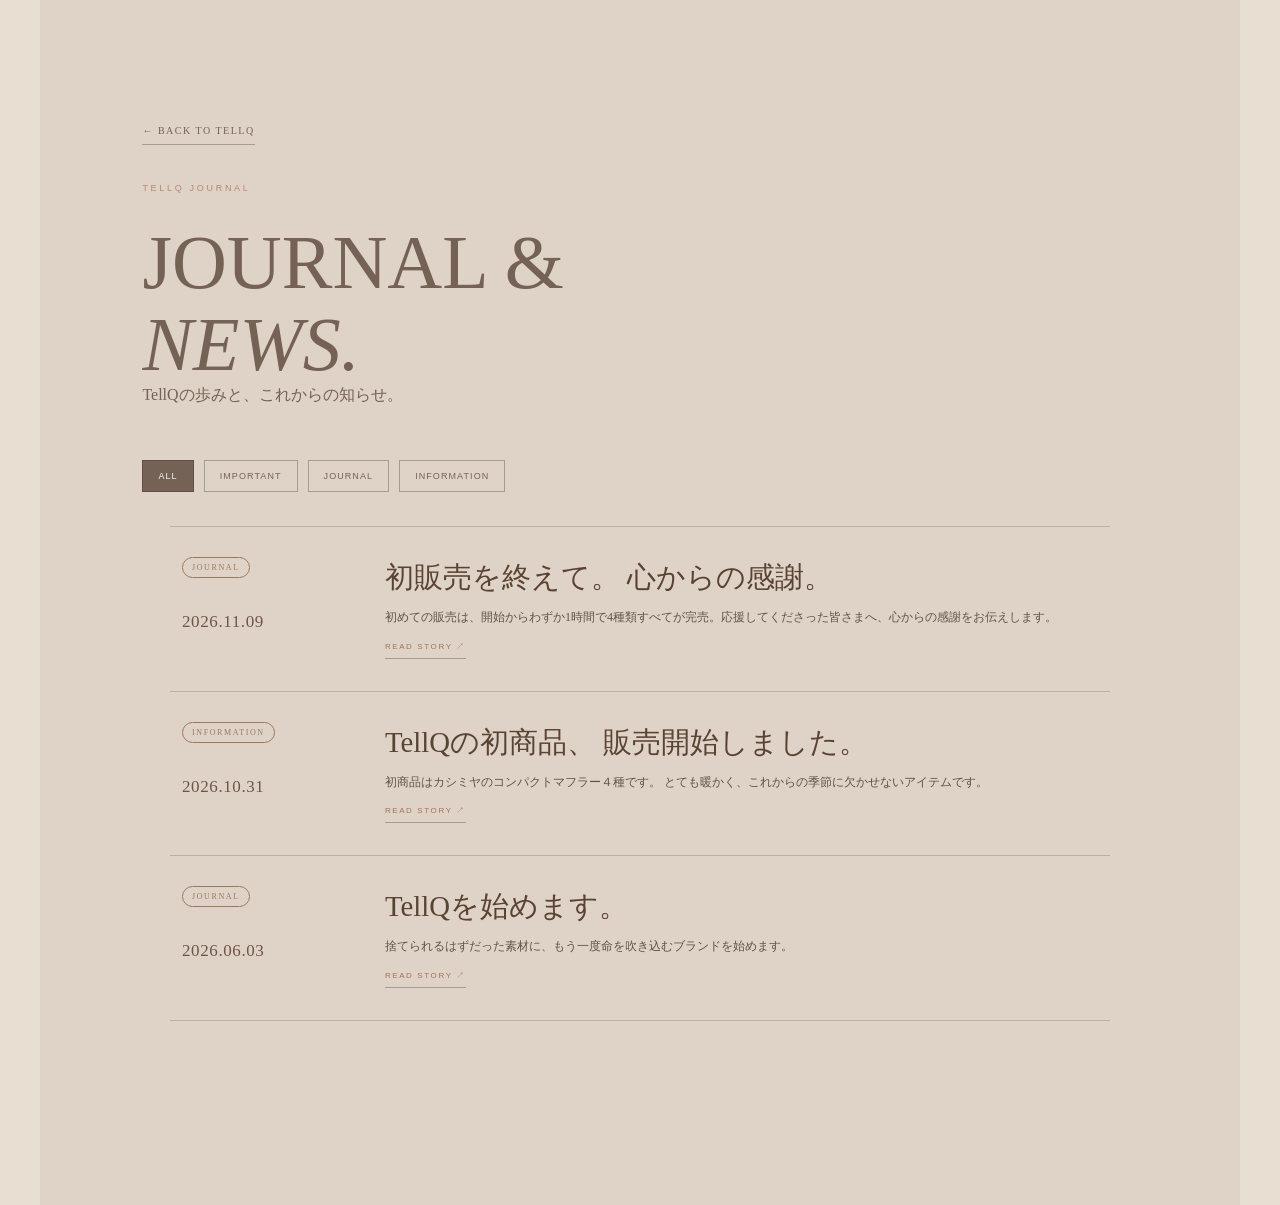
==== commit de17eb25: "Update TellQ homepage.v7.18" ====
--- a/journal.html
+++ b/journal.html
@@ -1,19 +1,11 @@
 <!doctype html>
 <html lang="ja">
 <head>
-        <!-- Google tag (gtag.js) - Google Analytics -->
-    <script async src="https://www.googletagmanager.com/gtag/js?id=G-C6D4V7547G"></script>
-    <script>
-        window.dataLayer = window.dataLayer || [];
-        function gtag(){dataLayer.push(arguments);}
-        gtag('js', new Date());
-        gtag('config', 'G-C6D4V7547G');
-    </script>
-<meta charset="utf-8">
+    <meta charset="utf-8">
     <meta name="viewport" content="width=device-width, initial-scale=1">
     <meta name="description" content="TellQのブランドジャーナルと最新のお知らせ。">
     <title>JOURNAL & NEWS. | TellQ</title>
-    <link rel="stylesheet" href="style.css?v=7.17">
+    <link rel="stylesheet" href="style.css?v=7.15">
 </head>
 <body>
     <main class="journal-page">
@@ -37,7 +29,7 @@
             <article id="journalDetailView" class="journal-detail" hidden></article>
         </div>
     </main>
-    <script src="journal-data.js?v=6.30"></script>
-    <script src="journal.js?v=6.44"></script>
+    <script src="journal-data.js?v=7.13"></script>
+    <script src="journal.js?v=7.14"></script>
 </body>
 </html>
--- a/style.css
+++ b/style.css
@@ -969,7 +969,7 @@
     left: 10px;
     bottom: 8px;
     font-family: var(--sans);
-    font-size: 8px;
+    font-size: 9px;
     letter-spacing: 0.12em;
     color: white;
     text-shadow: 0 1px 5px rgba(0,0,0,0.45);
@@ -1445,7 +1445,7 @@
 
 .footer-inner {
     display: grid;
-    grid-template-columns: 1fr 1fr 1fr;
+    grid-template-columns: minmax(0, 1fr) minmax(0, 1fr);
     gap: 50px;
     align-items: start;
 }
@@ -1465,13 +1465,6 @@
     color: #d2c4b7;
 }
 
-.footer-nav {
-    display: flex;
-    flex-direction: column;
-    gap: 15px;
-}
-
-.footer-nav a,
 .footer-social a {
     font-family: var(--sans);
     font-size: 8px;
@@ -1482,7 +1475,6 @@
     transition: color 0.3s ease;
 }
 
-.footer-nav a:hover,
 .footer-social a:hover {
     color: white;
 }
@@ -1545,7 +1537,7 @@
     }
 
     .product-thumb > span:not(.product-thumb-status) {
-        font-size: 6px;
+        font-size: 7px;
         left: 6px;
         bottom: 5px;
     }
@@ -2989,7 +2981,7 @@
     }
 
     .product-thumb > span:not(.product-thumb-status) {
-        font-size: 5.5px;
+        font-size: 6px;
         left: 5px;
         bottom: 5px;
     }
@@ -4351,16 +4343,8 @@
 }
 
 .contact-instagram-note {
-    display: flex;
-    align-items: center;
-    gap: 15px;
+    display: block;
     margin: 32px 0 20px;
-}
-
-.contact-instagram-note .instagram-icon {
-    width: 25px;
-    height: 25px;
-    flex-basis: 25px;
 }
 
 .contact-instagram-note p {
@@ -5214,25 +5198,16 @@
     font-size: 8px;
     letter-spacing: .16em;
 }
+/* NEWS記事詳細タイトル：文字サイズはこの font-size を変更すると調整できます。 */
 .journal-detail h1 {
-    position: relative;
     max-width: 760px;
     margin: 0 0 30px;
     padding-bottom: 27px;
     color: #40372f;
-    font-size: clamp(32px, 5.2vw, 58px);
+    font-size: clamp(30px, 4.8vw, 52px);
     line-height: 1.34;
     letter-spacing: .015em;
     overflow-wrap: anywhere;
-}
-.journal-detail h1::after {
-    content: "";
-    position: absolute;
-    left: 0;
-    bottom: 0;
-    width: 74px;
-    height: 1px;
-    background: var(--detail-accent);
 }
 .journal-detail-image {
     width: 100%;
@@ -5357,7 +5332,8 @@
     .journal-detail-kicker { gap: 9px; margin-bottom: 25px; font-size: 8px; }
     .journal-detail-kicker i { width: 23px; }
     .journal-detail-meta { margin-bottom: 18px; }
-    .journal-detail h1 { margin-bottom: 24px; padding-bottom: 21px; font-size: clamp(29px, 8vw, 38px); }
+    /* スマホ表示のタイトルサイズもここで調整できます。 */
+    .journal-detail h1 { margin-bottom: 24px; padding-bottom: 21px; font-size: clamp(27px, 7.5vw, 34px); }
     .journal-detail-image { max-height: 390px; margin-bottom: 25px; padding: 6px; }
     .journal-detail-content { padding-top: 25px; }
     .journal-detail-content p { font-size: 12px; line-height: 2.35; text-align: left; }
@@ -10136,3 +10112,5875 @@
         font-size: clamp(29px, 9vw, 34px) !important;
     }
 }
+
+
+/* =========================================================
+   TELLQ v6.71 — Keep the existing burgundy envelope artwork fixed
+   ---------------------------------------------------------
+   - The existing wine-red connector, rear triangle, front V flap and seal
+     keep the same visual proportions regardless of the number of articles.
+   - The letter remains in normal document flow and can continue below the envelope.
+   - Desktop: 2 articles on the letter; mobile: 1 article on the letter.
+   - Additional articles continue on the same paper style below the envelope.
+   - Only article spacing is tightened; existing colors, textures and shapes remain.
+========================================================= */
+
+/* The shell geometry is based on the v6.50 reference proportions at 860px:
+   rear triangle 33.72cqw, rear offset 6.74cqw, and front pocket 45.35cqw.
+   Their combined shell height is 72.33cqw, independent of article content. */
+.journal-envelope-back {
+    --journal-envelope-fixed-back-offset: 58px;
+    --journal-envelope-fixed-shell-height: 540px;
+    top: calc(0px - var(--journal-envelope-fixed-back-offset)) !important;
+    right: 0 !important;
+    bottom: auto !important;
+    left: 0 !important;
+    width: 100% !important;
+    height: calc(var(--journal-envelope-fixed-shell-height) + var(--journal-envelope-fixed-back-offset)) !important;
+}
+
+.journal-envelope-connector {
+    top: calc(var(--journal-envelope-triangle-height) - 2px) !important;
+    right: 0 !important;
+    bottom: auto !important;
+    left: 0 !important;
+    height: calc(
+        var(--journal-envelope-fixed-shell-height)
+        - var(--journal-envelope-triangle-height)
+        + var(--journal-envelope-fixed-back-offset)
+        + 2px
+    ) !important;
+    min-height: 0 !important;
+}
+
+.journal-letter {
+    min-height: var(--journal-envelope-fixed-shell-height, 540px) !important;
+}
+
+.journal-envelope-front {
+    --journal-envelope-fixed-front-height: 390px;
+    top: calc(var(--journal-envelope-fixed-shell-height, 540px) - var(--journal-envelope-fixed-front-height)) !important;
+    right: 0 !important;
+    bottom: auto !important;
+    left: 0 !important;
+    height: var(--journal-envelope-fixed-front-height) !important;
+}
+
+.journal-envelope-seal {
+    --journal-envelope-fixed-seal-size: 82px;
+    --journal-envelope-fixed-seal-bottom: 62px;
+    top: calc(
+        var(--journal-envelope-fixed-shell-height, 540px)
+        - var(--journal-envelope-fixed-seal-bottom)
+        - var(--journal-envelope-fixed-seal-size)
+    ) !important;
+    bottom: auto !important;
+    width: var(--journal-envelope-fixed-seal-size) !important;
+}
+
+/* Continuation paper starts after the fixed envelope, so extra stories remain
+   readable without extending or shifting any burgundy/red envelope component. */
+.journal-article-continuation {
+    position: relative;
+    z-index: 6;
+    width: 82%;
+    min-width: 0;
+    margin: 0 auto;
+    padding: 17px clamp(22px, 5.2vw, 58px) 19px;
+    border: 1px solid rgba(163, 139, 119, .32);
+    border-top: 0;
+    border-radius: 0 0 6px 6px;
+    background:
+        repeating-linear-gradient(0deg, rgba(139,117,98,.018) 0 1px, transparent 1px 4px),
+        radial-gradient(ellipse at 12% 8%, rgba(255,255,255,.96) 0%, rgba(255,255,255,0) 48%),
+        radial-gradient(ellipse at 88% 82%, rgba(174,137,103,.16) 0%, rgba(174,137,103,0) 54%),
+        radial-gradient(ellipse at 48% 46%, rgba(222,204,179,.13) 0%, rgba(222,204,179,0) 66%),
+        linear-gradient(135deg, #fffefa 0%, #f8f0e5 54%, #eee1d1 100%);
+    box-shadow: 0 8px 22px rgba(78,57,43,.10), inset 0 1px 0 rgba(255,255,255,.95);
+}
+
+/* Compact article spacing while preserving all existing type, color and alignment. */
+.journal-envelope .journal-archive-card,
+.news-list .journal-archive-card {
+    padding-bottom: 12px !important;
+}
+
+.journal-envelope .journal-archive-card:not(:last-child),
+.journal-envelope .journal-archive-card:last-child,
+.news-list .journal-archive-card:not(:last-child),
+.news-list .journal-archive-card:last-child {
+    margin-bottom: 10px !important;
+    padding-bottom: 11px !important;
+}
+
+.journal-envelope .journal-archive-category,
+.news-list .journal-archive-category {
+    margin-bottom: 8px !important;
+}
+
+.journal-envelope .journal-archive-date,
+.news-list .journal-archive-date {
+    margin-bottom: 5px !important;
+}
+
+.journal-envelope .journal-archive-card h2,
+.news-list .journal-archive-card h2 {
+    margin-bottom: 5px !important;
+}
+
+.journal-envelope .journal-archive-card p,
+.news-list .journal-archive-card p {
+    margin-bottom: 7px !important;
+}
+
+.journal-envelope .journal-archive-card .news-read-more,
+.news-list .journal-archive-card .news-read-more {
+    margin-top: 0 !important;
+    padding-bottom: 3px !important;
+}
+
+/* MORE ITEMS: only the product label at the lower-left of each thumbnail. */
+.product-thumb > span:not(.product-thumb-status) {
+    font-size: 12px;
+}
+
+@media (max-width: 700px) {
+    .journal-envelope-back {
+        --journal-envelope-fixed-back-offset: 42px;
+        --journal-envelope-fixed-shell-height: 540px;
+        top: calc(0px - var(--journal-envelope-fixed-back-offset)) !important;
+        height: calc(var(--journal-envelope-fixed-shell-height) + var(--journal-envelope-fixed-back-offset)) !important;
+    }
+
+    .journal-envelope-front {
+        --journal-envelope-fixed-front-height: clamp(238px, 66vw, 276px);
+    }
+
+    .journal-envelope-seal {
+        --journal-envelope-fixed-seal-size: 64px;
+        --journal-envelope-fixed-seal-bottom: 59px;
+    }
+
+    .journal-letter {
+        min-height: var(--journal-envelope-fixed-shell-height, 540px) !important;
+    }
+
+    .journal-article-continuation {
+        width: 82%;
+        padding: 13px 6% 15px;
+    }
+
+    .journal-envelope .journal-archive-card,
+    .news-list .journal-archive-card {
+        padding-bottom: 9px !important;
+    }
+
+    .journal-envelope .journal-archive-card:not(:last-child),
+    .journal-envelope .journal-archive-card:last-child,
+    .news-list .journal-archive-card:not(:last-child),
+    .news-list .journal-archive-card:last-child {
+        margin-bottom: 8px !important;
+        padding-bottom: 8px !important;
+    }
+
+    .journal-envelope .journal-archive-category,
+    .news-list .journal-archive-category {
+        margin-bottom: 4px !important;
+    }
+
+    .journal-envelope .journal-archive-date,
+    .news-list .journal-archive-date {
+        margin-bottom: 4px !important;
+    }
+
+    .journal-envelope .journal-archive-card h2,
+    .news-list .journal-archive-card h2 {
+        margin-bottom: 4px !important;
+    }
+
+    .journal-envelope .journal-archive-card p,
+    .news-list .journal-archive-card p {
+        margin-bottom: 5px !important;
+    }
+
+    .product-thumb > span:not(.product-thumb-status) {
+        font-size: 7px;
+    }
+}
+
+@media (max-width: 380px) {
+    .journal-envelope-seal {
+        --journal-envelope-fixed-seal-size: 60px;
+        --journal-envelope-fixed-seal-bottom: 55px;
+    }
+
+    .product-thumb > span:not(.product-thumb-status) {
+        font-size: 6px;
+    }
+}
+
+/* Modern browsers: scale every envelope component from the envelope width.
+   The fixed shell remains the same proportion on phones and desktop screens. */
+@supports (width: 1cqw) {
+    .journal-envelope-back {
+        --journal-envelope-fixed-back-offset: 6.74cqw;
+        --journal-envelope-fixed-shell-height: calc(33.72cqw - 6.74cqw + 45.35cqw);
+        top: calc(0px - var(--journal-envelope-fixed-back-offset)) !important;
+        height: calc(var(--journal-envelope-fixed-shell-height) + var(--journal-envelope-fixed-back-offset)) !important;
+    }
+
+    .journal-envelope-connector {
+        height: calc(
+            var(--journal-envelope-fixed-shell-height)
+            - var(--journal-envelope-triangle-height)
+            + var(--journal-envelope-fixed-back-offset)
+            + 2px
+        ) !important;
+    }
+
+    .journal-letter {
+        min-height: calc(33.72cqw - 6.74cqw + 45.35cqw) !important;
+    }
+
+    .journal-envelope-front {
+        --journal-envelope-fixed-front-height: 45.35cqw;
+        top: calc((33.72cqw - 6.74cqw + 45.35cqw) - var(--journal-envelope-fixed-front-height)) !important;
+        height: var(--journal-envelope-fixed-front-height) !important;
+    }
+
+    .journal-envelope-seal {
+        --journal-envelope-fixed-seal-size: max(52px, 9.53cqw);
+        --journal-envelope-fixed-seal-bottom: max(22px, 7.21cqw);
+        top: calc(
+            33.72cqw - 6.74cqw + 45.35cqw
+            - var(--journal-envelope-fixed-seal-bottom)
+            - var(--journal-envelope-fixed-seal-size)
+        ) !important;
+        width: var(--journal-envelope-fixed-seal-size) !important;
+    }
+}
+
+
+/* v6.71 geometry calibration: retain the original desktop reference footprint
+   (860px envelope width: 290px rear triangle, 390px front flap, 622px shell). */
+.journal-envelope-back {
+    --journal-envelope-fixed-back-offset: 58px;
+    --journal-envelope-fixed-shell-height: 622px;
+}
+.journal-letter {
+    --journal-envelope-fixed-shell-height: 622px;
+    min-height: var(--journal-envelope-fixed-shell-height) !important;
+}
+.journal-envelope-front {
+    --journal-envelope-fixed-shell-height: 622px;
+    top: calc(var(--journal-envelope-fixed-shell-height) - var(--journal-envelope-fixed-front-height)) !important;
+}
+.journal-envelope-seal {
+    --journal-envelope-fixed-shell-height: 622px;
+    top: calc(
+        var(--journal-envelope-fixed-shell-height)
+        - var(--journal-envelope-fixed-seal-bottom)
+        - var(--journal-envelope-fixed-seal-size)
+    ) !important;
+}
+
+@media (max-width: 700px) {
+    .journal-envelope-back {
+        --journal-envelope-fixed-shell-height: calc(
+            clamp(182px, 49vw, 214px) - 42px + clamp(238px, 66vw, 276px)
+        );
+    }
+    .journal-letter {
+        --journal-envelope-fixed-shell-height: calc(
+            clamp(182px, 49vw, 214px) - 42px + clamp(238px, 66vw, 276px)
+        );
+        min-height: var(--journal-envelope-fixed-shell-height) !important;
+    }
+    .journal-envelope-front {
+        --journal-envelope-fixed-shell-height: calc(
+            clamp(182px, 49vw, 214px) - 42px + clamp(238px, 66vw, 276px)
+        );
+        top: calc(var(--journal-envelope-fixed-shell-height) - var(--journal-envelope-fixed-front-height)) !important;
+    }
+    .journal-envelope-seal {
+        --journal-envelope-fixed-shell-height: calc(
+            clamp(182px, 49vw, 214px) - 42px + clamp(238px, 66vw, 276px)
+        );
+        top: calc(
+            var(--journal-envelope-fixed-shell-height)
+            - var(--journal-envelope-fixed-seal-bottom)
+            - var(--journal-envelope-fixed-seal-size)
+        ) !important;
+    }
+}
+
+@supports (width: 1cqw) {
+    .journal-envelope-back {
+        --journal-envelope-fixed-shell-height: calc(33.72cqw - 6.74cqw + 45.35cqw);
+    }
+    .journal-letter {
+        --journal-envelope-fixed-shell-height: calc(33.72cqw - 6.74cqw + 45.35cqw);
+        min-height: var(--journal-envelope-fixed-shell-height) !important;
+    }
+    .journal-envelope-front {
+        --journal-envelope-fixed-shell-height: calc(33.72cqw - 6.74cqw + 45.35cqw);
+        top: calc(var(--journal-envelope-fixed-shell-height) - var(--journal-envelope-fixed-front-height)) !important;
+    }
+    .journal-envelope-seal {
+        --journal-envelope-fixed-shell-height: calc(33.72cqw - 6.74cqw + 45.35cqw);
+        top: calc(
+            var(--journal-envelope-fixed-shell-height)
+            - var(--journal-envelope-fixed-seal-bottom)
+            - var(--journal-envelope-fixed-seal-size)
+        ) !important;
+    }
+}
+
+
+/* =========================================================
+   TELLQ v6.73 — TOP NEWS: let the letter grow upward, not below the envelope
+   ---------------------------------------------------------
+   The burgundy envelope artwork retains its existing geometry and colors.
+   The outer envelope reserves only its fixed shell footprint in page flow.
+   The ivory letter is bottom-anchored; additional article cards extend its
+   upper edge upward, remaining on the same sheet above the red front flap.
+   These rules are scoped to the TOP page and do not alter the journal archive.
+========================================================= */
+
+.news-list > .journal-envelope {
+    height: auto !important;
+    min-height: 0 !important;
+    aspect-ratio: 860 / 622 !important;
+}
+
+.news-list > .journal-envelope > .journal-letter {
+    position: absolute !important;
+    top: auto !important;
+    right: auto !important;
+    bottom: 0 !important;
+    left: 9% !important;
+    height: max-content !important;
+    min-height: 100% !important;
+    margin: 0 !important;
+    overflow: visible !important;
+}
+
+
+/* =========================================================
+   TELLQ v6.76 — Fixed VIEW ALL link inside the envelope
+   ---------------------------------------------------------
+   The link is a separate envelope child, not part of the article stack.
+   Its position is measured from the envelope width and therefore does not
+   move when the number or length of article cards changes.
+   The existing envelope artwork and article layout are untouched.
+========================================================= */
+.journal-envelope > .news-view-all-envelope {
+    position: absolute !important;
+    z-index: 3 !important;
+    top: 38.2cqw !important;
+    left: 50% !important;
+    display: inline-flex !important;
+    align-items: center !important;
+    justify-content: center !important;
+    width: max-content !important;
+    max-width: 88% !important;
+    margin: 0 !important;
+    padding: 8px 0 7px !important;
+    transform: translate(-50%, -50%) !important;
+    white-space: nowrap !important;
+    text-align: center !important;
+}
+
+@media (max-width: 700px) {
+    .journal-envelope > .news-view-all-envelope {
+        top: 38.2cqw !important;
+        max-width: 90% !important;
+        font-size: 8px !important;
+        letter-spacing: .12em !important;
+        gap: 9px !important;
+    }
+}
+
+/* Fallback for browsers without container query units. */
+@supports not (width: 1cqw) {
+    .journal-envelope > .news-view-all-envelope {
+        top: 329px !important;
+    }
+
+    @media (max-width: 700px) {
+        .journal-envelope > .news-view-all-envelope {
+            top: 125px !important;
+        }
+    }
+}
+
+
+/* =========================================================
+   TELLQ v6.77 — ALL NEWS page: article list only
+   ---------------------------------------------------------
+   These rules apply only to journal.html via .journal-page.
+   The TOP page's envelope design and all its styles remain unchanged.
+========================================================= */
+
+.journal-page #journalArchiveList {
+    position: relative !important;
+    display: flex !important;
+    flex-direction: column !important;
+    gap: 0 !important;
+    width: min(100%, 940px) !important;
+    max-width: 940px !important;
+    margin: 0 auto !important;
+    padding: 0 !important;
+    border: 0 !important;
+    border-radius: 0 !important;
+    background: none !important;
+    background-image: none !important;
+    box-shadow: none !important;
+    overflow: visible !important;
+    isolation: auto !important;
+}
+
+.journal-page #journalArchiveList::before,
+.journal-page #journalArchiveList::after,
+.journal-page #journalArchiveList > .journal-archive-card::before,
+.journal-page #journalArchiveList > .journal-archive-card::after {
+    content: none !important;
+    display: none !important;
+}
+
+.journal-page #journalArchiveList > .journal-archive-card {
+    position: relative !important;
+    display: grid !important;
+    grid-template-columns: minmax(112px, 18%) minmax(0, 1fr) !important;
+    grid-template-areas:
+        "category title"
+        "date summary"
+        ". readmore";
+    align-items: start !important;
+    column-gap: clamp(20px, 3vw, 38px) !important;
+    row-gap: 0 !important;
+    width: 100% !important;
+    min-width: 0 !important;
+    min-height: 0 !important;
+    margin: 0 !important;
+    padding: 30px 12px 32px !important;
+    border: 0 !important;
+    border-bottom: 1px solid rgba(88, 69, 56, .24) !important;
+    border-radius: 0 !important;
+    background: transparent !important;
+    background-image: none !important;
+    box-shadow: none !important;
+    transform: none !important;
+    text-align: left !important;
+    transition: none !important;
+}
+
+.journal-page #journalArchiveList > .journal-archive-card:first-child {
+    border-top: 1px solid rgba(88, 69, 56, .24) !important;
+}
+
+.journal-page #journalArchiveList > .journal-archive-card > * {
+    position: relative !important;
+    min-width: 0 !important;
+    max-width: 100% !important;
+    text-align: left !important;
+    transform: none !important;
+}
+
+.journal-page #journalArchiveList .journal-archive-category {
+    grid-area: category;
+    justify-self: start;
+    display: inline-flex !important;
+    width: fit-content !important;
+    margin: 0 0 10px !important;
+}
+
+.journal-page #journalArchiveList .journal-archive-date {
+    grid-area: date;
+    display: block !important;
+    margin: 0 !important;
+    padding: 3px 0 0 !important;
+    font-size: clamp(14px, 1.35vw, 17px) !important;
+    line-height: 1.5 !important;
+}
+
+.journal-page #journalArchiveList .journal-archive-date small {
+    display: block !important;
+    margin: 7px 0 0 !important;
+}
+
+.journal-page #journalArchiveList .journal-archive-card h2 {
+    grid-area: title;
+    width: 100% !important;
+    margin: 0 0 8px !important;
+    font-size: clamp(21px, 2.25vw, 29px) !important;
+    line-height: 1.42 !important;
+}
+
+.journal-page #journalArchiveList .journal-archive-card p {
+    grid-area: summary;
+    width: 100% !important;
+    max-width: 760px !important;
+    margin: 0 0 12px !important;
+    font-size: 12px !important;
+    line-height: 1.9 !important;
+}
+
+.journal-page #journalArchiveList .journal-archive-card .news-read-more {
+    grid-area: readmore;
+    justify-self: start;
+    width: fit-content !important;
+    margin: 0 !important;
+    padding: 0 0 4px !important;
+    font-size: 8px !important;
+    line-height: 1.6 !important;
+}
+
+.journal-page #journalArchiveList .journal-archive-card:hover {
+    transform: none !important;
+    background: transparent !important;
+    box-shadow: none !important;
+}
+
+@media (max-width: 700px) {
+    .journal-page #journalArchiveList {
+        width: 100% !important;
+    }
+
+    .journal-page #journalArchiveList > .journal-archive-card {
+        grid-template-columns: minmax(0, 1fr) !important;
+        grid-template-areas:
+            "category"
+            "date"
+            "title"
+            "summary"
+            "readmore";
+        column-gap: 0 !important;
+        padding: 23px 5px 25px !important;
+    }
+
+    .journal-page #journalArchiveList .journal-archive-category {
+        margin-bottom: 8px !important;
+    }
+
+    .journal-page #journalArchiveList .journal-archive-date {
+        padding: 0 !important;
+        margin-bottom: 8px !important;
+        font-size: 14px !important;
+    }
+
+    .journal-page #journalArchiveList .journal-archive-card h2 {
+        margin-bottom: 7px !important;
+        font-size: clamp(20px, 5.3vw, 25px) !important;
+    }
+
+    .journal-page #journalArchiveList .journal-archive-card p {
+        margin-bottom: 9px !important;
+        font-size: 11px !important;
+        line-height: 1.85 !important;
+    }
+}
+
+
+/* =========================================================
+   TELLQ v6.78 — SECRET PAGE TITLE: keep the heading to two lines
+   ---------------------------------------------------------
+   Line 1: WELCOME TO
+   Line 2: THE SECRET PAGE.
+   The second line stays together and scales down on narrow screens.
+   No other secret-page content or site behavior is changed.
+========================================================= */
+
+.secret-page-inner h2 em {
+    display: block;
+    white-space: nowrap;
+    font-size: 0.9em;
+}
+
+@media (max-width: 900px) {
+    .secret-page-inner h2 em {
+        font-size: 0.75em;
+        letter-spacing: -0.045em;
+    }
+}
+
+
+/* =========================================================
+   TELLQ v6.82 — Requested typography refinements
+   ---------------------------------------------------------
+   1. Secret page heading is split into two unbreakable lines.
+      Mobile type sizes are independently reduced to prevent a third line.
+   2. Great Vibes is used for "made for your now.".
+      Google Fonts family: Great Vibes (SIL Open Font License 1.1).
+   3. ABOUT TELLQ .lead message is enlarged by one step.
+   No other content, layout, or interaction behavior is modified.
+========================================================= */
+
+/* SECRET PAGE: exactly two lines at all supported viewport widths. */
+.secret-page-inner #secretPageTitle {
+    width: 100%;
+    max-width: 100%;
+}
+
+.secret-page-inner #secretPageTitle .secret-title-line {
+    display: block !important;
+    width: 100%;
+    max-width: 100%;
+    white-space: nowrap !important;
+    overflow-wrap: normal !important;
+    word-break: keep-all !important;
+}
+
+.secret-page-inner #secretPageTitle .secret-title-line-first {
+    font-size: 1em;
+}
+
+.secret-page-inner #secretPageTitle .secret-title-line-second {
+    font-size: 0.9em;
+    font-style: italic;
+}
+
+@media (max-width: 700px) {
+    .secret-page-inner #secretPageTitle {
+        width: 100%;
+        font-size: clamp(28px, 9.2vw, 52px) !important;
+        line-height: 1.03 !important;
+        letter-spacing: -0.035em !important;
+    }
+
+    .secret-page-inner #secretPageTitle .secret-title-line-first {
+        font-size: clamp(28px, 9.2vw, 52px) !important;
+        letter-spacing: -0.035em !important;
+    }
+
+    .secret-page-inner #secretPageTitle .secret-title-line-second {
+        font-size: clamp(21px, 7.1vw, 38px) !important;
+        letter-spacing: -0.045em !important;
+    }
+}
+
+@media (max-width: 380px) {
+    .secret-page-inner #secretPageTitle {
+        font-size: clamp(26px, 8.7vw, 33px) !important;
+        line-height: 1.04 !important;
+    }
+
+    .secret-page-inner #secretPageTitle .secret-title-line-first {
+        font-size: clamp(26px, 8.7vw, 33px) !important;
+    }
+
+    .secret-page-inner #secretPageTitle .secret-title-line-second {
+        font-size: clamp(20px, 6.5vw, 24px) !important;
+        letter-spacing: -0.05em !important;
+    }
+}
+
+/* TOP HERO: Great Vibes, an ornate free calligraphic script. */
+.hero-heading-italic {
+    font-family: "Great Vibes", "Apple Chancery", "URW Chancery L", cursive !important;
+    font-style: normal !important;
+    font-weight: 400 !important;
+    letter-spacing: 0 !important;
+    font-variation-settings: normal !important;
+}
+
+/* ABOUT TELLQ: enlarge only the lead message by one typographic step. */
+.about-text .lead {
+    font-size: 24px !important;
+}
+
+@media (max-width: 700px) {
+    .about-text .lead {
+        font-size: 23px !important;
+    }
+}
+
+@media (max-width: 380px) {
+    .about-text .lead {
+        font-size: 21px !important;
+    }
+}
+
+
+/* =========================================================
+   TELLQ v6.83 — Prevent NEWS heading / envelope overlap on phones
+   ---------------------------------------------------------
+   The envelope rear triangle extends above the normal-flow top edge.
+   The NEWS title also starts its reveal animation 40px lower.
+   A larger mobile-only margin keeps both areas separate at every
+   supported phone width. The envelope artwork itself is unchanged.
+========================================================= */
+
+@media (max-width: 700px) {
+    .news-inner > .section-title {
+        position: relative !important;
+        z-index: 2 !important;
+    }
+
+    .news-inner > .news-list {
+        position: relative !important;
+        z-index: 1 !important;
+        clear: both !important;
+        margin-top: clamp(132px, 18vw, 150px) !important;
+    }
+}
+
+
+/* =========================================================
+   TELLQ v6.84 — TOP NEWS: three equal-height article slots
+   ---------------------------------------------------------
+   Article content is constrained to identical cards.
+   Summaries are clamped to two lines; the envelope artwork,
+   fixed VIEW ALL link and archive-page styles are unchanged.
+========================================================= */
+
+.news-list > .journal-envelope > .journal-letter {
+    display: flex !important;
+    flex-direction: column !important;
+    justify-content: flex-end !important;
+    gap: 0 !important;
+}
+
+.news-list > .journal-envelope .journal-archive-card {
+    box-sizing: border-box !important;
+    flex: 0 0 clamp(126px, 15.2vw, 146px) !important;
+    height: clamp(126px, 15.2vw, 146px) !important;
+    min-height: 0 !important;
+    max-height: clamp(126px, 15.2vw, 146px) !important;
+    width: 100% !important;
+    min-width: 0 !important;
+    margin: 0 !important;
+    padding: 7px 0 8px !important;
+    overflow: hidden !important;
+    display: flex !important;
+    flex-direction: column !important;
+    align-items: center !important;
+    justify-content: flex-start !important;
+    gap: 3px !important;
+    border: 0 !important;
+    border-bottom: 1px solid rgba(139, 112, 91, .30) !important;
+    background: transparent !important;
+    text-align: center !important;
+}
+
+.news-list > .journal-envelope .journal-archive-card:last-child {
+    border-bottom: 0 !important;
+}
+
+.news-list > .journal-envelope .journal-archive-category {
+    flex: 0 0 auto !important;
+    margin: 0 0 1px !important;
+    line-height: 1.2 !important;
+}
+
+.news-list > .journal-envelope .journal-archive-date {
+    flex: 0 0 auto !important;
+    margin: 0 !important;
+    padding: 0 !important;
+    line-height: 1.25 !important;
+}
+
+.news-list > .journal-envelope .journal-archive-card h2 {
+    flex: 0 0 auto !important;
+    width: 100% !important;
+    max-width: 100% !important;
+    margin: 0 !important;
+    font-size: clamp(18px, 2.05vw, 23px) !important;
+    line-height: 1.28 !important;
+    display: -webkit-box !important;
+    -webkit-box-orient: vertical !important;
+    -webkit-line-clamp: 2 !important;
+    line-clamp: 2 !important;
+    overflow: hidden !important;
+}
+
+.news-list > .journal-envelope .journal-archive-card h2 a {
+    display: block !important;
+    max-width: 100% !important;
+    overflow-wrap: anywhere !important;
+}
+
+.news-list > .journal-envelope .journal-archive-card p {
+    flex: 0 1 auto !important;
+    display: -webkit-box !important;
+    -webkit-box-orient: vertical !important;
+    -webkit-line-clamp: 2 !important;
+    line-clamp: 2 !important;
+    width: 100% !important;
+    max-width: 100% !important;
+    max-height: 2.9em !important;
+    margin: 0 !important;
+    padding: 0 3px !important;
+    overflow: hidden !important;
+    font-size: clamp(10px, 1.05vw, 12px) !important;
+    line-height: 1.45 !important;
+    text-overflow: ellipsis !important;
+    white-space: normal !important;
+}
+
+.news-list > .journal-envelope .journal-archive-card .news-read-more {
+    flex: 0 0 auto !important;
+    margin: auto 0 0 !important;
+    padding: 2px 0 2px !important;
+    font-size: 8px !important;
+    line-height: 1.2 !important;
+}
+
+.news-list > .journal-envelope .journal-archive-card .news-read-more span {
+    font-size: 12px !important;
+}
+
+.news-list > .journal-envelope .journal-archive-card.is-placeholder {
+    opacity: .78;
+}
+
+@media (max-width: 700px) {
+    .news-list > .journal-envelope .journal-archive-card {
+        flex-basis: 122px !important;
+        height: 122px !important;
+        max-height: 122px !important;
+        padding: 6px 0 7px !important;
+        gap: 2px !important;
+    }
+
+    .news-list > .journal-envelope .journal-archive-category {
+        font-size: 8px !important;
+        letter-spacing: .13em !important;
+    }
+
+    .news-list > .journal-envelope .journal-archive-date {
+        font-size: 9px !important;
+    }
+
+    .news-list > .journal-envelope .journal-archive-card h2 {
+        font-size: clamp(17px, 4.5vw, 20px) !important;
+        line-height: 1.25 !important;
+    }
+
+    .news-list > .journal-envelope .journal-archive-card p {
+        font-size: clamp(9px, 2.55vw, 10.5px) !important;
+        line-height: 1.4 !important;
+        max-height: 2.8em !important;
+    }
+
+    .news-list > .journal-envelope .journal-archive-card .news-read-more {
+        font-size: 7px !important;
+        letter-spacing: .12em !important;
+    }
+}
+
+@media (max-width: 380px) {
+    .news-list > .journal-envelope .journal-archive-card {
+        flex-basis: 116px !important;
+        height: 116px !important;
+        max-height: 116px !important;
+    }
+
+    .news-list > .journal-envelope .journal-archive-card h2 {
+        font-size: 16px !important;
+    }
+}
+
+
+/* =========================================================
+   TELLQ v6.85 — TOP NEWS card spacing, divider, and wax seal detail
+   ---------------------------------------------------------
+   1. Reserve a real two-line summary area so its second line cannot
+      collide with the READ STORY link.
+   2. Add a newspaper-like separator between the last slot and VIEW ALL.
+   3. Add small molten-wax drips behind the existing gold TellQ seal.
+   Envelope geometry, colors, article data, links and other features remain.
+========================================================= */
+
+/* Keep each fixed article slot internally separated and predictable. */
+.news-list > .journal-envelope .journal-archive-card {
+    box-sizing: border-box !important;
+    flex: 0 0 152px !important;
+    height: 152px !important;
+    min-height: 152px !important;
+    max-height: 152px !important;
+    padding: 7px 0 8px !important;
+    gap: 2px !important;
+    overflow: hidden !important;
+}
+
+.news-list > .journal-envelope .journal-archive-category {
+    flex: 0 0 auto !important;
+    margin: 0 0 1px !important;
+}
+
+.news-list > .journal-envelope .journal-archive-date {
+    flex: 0 0 auto !important;
+    margin: 0 !important;
+    padding: 0 !important;
+}
+
+.news-list > .journal-envelope .journal-archive-card h2 {
+    flex: 0 0 auto !important;
+    height: auto !important;
+    max-height: 2.4em !important;
+    margin: 0 !important;
+    overflow: hidden !important;
+    font-size: clamp(17px, 1.55vw, 20px) !important;
+    line-height: 1.2 !important;
+    display: -webkit-box !important;
+    -webkit-box-orient: vertical !important;
+    -webkit-line-clamp: 2 !important;
+    line-clamp: 2 !important;
+}
+
+.news-list > .journal-envelope .journal-archive-card p {
+    flex: 0 0 2.7em !important;
+    height: 2.7em !important;
+    min-height: 2.7em !important;
+    max-height: 2.7em !important;
+    width: 100% !important;
+    margin: 0 !important;
+    padding: 0 3px !important;
+    overflow: hidden !important;
+    font-size: clamp(9.5px, .82vw, 11px) !important;
+    line-height: 1.35 !important;
+    display: -webkit-box !important;
+    -webkit-box-orient: vertical !important;
+    -webkit-line-clamp: 2 !important;
+    line-clamp: 2 !important;
+    white-space: normal !important;
+    text-overflow: ellipsis !important;
+}
+
+.news-list > .journal-envelope .journal-archive-card .news-read-more {
+    flex: 0 0 auto !important;
+    margin: auto 0 0 !important;
+    padding: 2px 0 2px !important;
+    line-height: 1.2 !important;
+}
+
+.news-list > .journal-envelope .journal-archive-card.is-placeholder p {
+    flex-basis: 2.7em !important;
+    height: 2.7em !important;
+}
+
+/* Phone cards retain one common height with a dedicated two-line summary
+   row and a separate, non-shrinking READ STORY row. */
+@media (max-width: 700px) {
+    .news-list > .journal-envelope .journal-archive-card {
+        flex-basis: 140px !important;
+        height: 140px !important;
+        min-height: 140px !important;
+        max-height: 140px !important;
+        padding: 6px 0 7px !important;
+        gap: 2px !important;
+    }
+
+    .news-list > .journal-envelope .journal-archive-category {
+        font-size: 8px !important;
+        line-height: 1.2 !important;
+    }
+
+    .news-list > .journal-envelope .journal-archive-date {
+        font-size: 9px !important;
+        line-height: 1.2 !important;
+    }
+
+    .news-list > .journal-envelope .journal-archive-card h2 {
+        max-height: 2.4em !important;
+        font-size: clamp(16px, 4.2vw, 18px) !important;
+        line-height: 1.2 !important;
+    }
+
+    .news-list > .journal-envelope .journal-archive-card p {
+        flex-basis: 2.7em !important;
+        height: 2.7em !important;
+        min-height: 2.7em !important;
+        max-height: 2.7em !important;
+        font-size: clamp(9px, 2.45vw, 10px) !important;
+        line-height: 1.35 !important;
+    }
+
+    .news-list > .journal-envelope .journal-archive-card .news-read-more {
+        margin-top: auto !important;
+        font-size: 7px !important;
+        line-height: 1.2 !important;
+    }
+}
+
+@media (max-width: 380px) {
+    .news-list > .journal-envelope .journal-archive-card {
+        flex-basis: 136px !important;
+        height: 136px !important;
+        min-height: 136px !important;
+        max-height: 136px !important;
+    }
+
+    .news-list > .journal-envelope .journal-archive-card h2 {
+        font-size: 16px !important;
+    }
+
+    .news-list > .journal-envelope .journal-archive-card p {
+        font-size: 9px !important;
+    }
+}
+
+/* Fine separator matching the article rules, just above VIEW ALL. */
+.journal-envelope > .news-view-all-envelope {
+    position: absolute !important;
+}
+
+.journal-envelope > .news-view-all-envelope::before {
+    content: "" !important;
+    position: absolute !important;
+    top: -23px !important;
+    left: 50% !important;
+    width: min(68cqw, 620px) !important;
+    height: 0 !important;
+    border-top: 1px solid rgba(139, 112, 91, .30) !important;
+    transform: translateX(-50%) !important;
+    pointer-events: none !important;
+}
+
+@supports not (width: 1cqw) {
+    .journal-envelope > .news-view-all-envelope::before {
+        width: min(68vw, 620px) !important;
+    }
+}
+
+/* Wax drops: an irregular molten-gold tail sits behind the existing round seal.
+   The round face, TellQ lettering, scale and anchor position are preserved. */
+.journal-envelope-seal {
+    overflow: visible !important;
+    isolation: isolate !important;
+}
+
+.journal-envelope-seal::after {
+    content: "" !important;
+    position: absolute !important;
+    z-index: -1 !important;
+    left: 5% !important;
+    top: 57% !important;
+    width: 90% !important;
+    height: 58% !important;
+    border: 1px solid rgba(164, 116, 43, .88) !important;
+    background:
+        radial-gradient(ellipse at 30% 15%, rgba(255, 240, 174, .86), transparent 34%),
+        linear-gradient(135deg, #e8ca79 0%, #bd8737 38%, #e1bd68 66%, #9b6828 100%) !important;
+    clip-path: polygon(
+        0 0,
+        100% 0,
+        100% 56%,
+        91% 56%,
+        87% 100%,
+        77% 100%,
+        72% 61%,
+        60% 61%,
+        56% 86%,
+        44% 86%,
+        40% 61%,
+        27% 61%,
+        22% 96%,
+        12% 96%,
+        9% 56%,
+        0 56%
+    ) !important;
+    filter: drop-shadow(0 3px 3px rgba(64, 30, 9, .30)) !important;
+    pointer-events: none !important;
+}
+
+@media (max-width: 700px) {
+    .journal-envelope-seal::after {
+        top: 56% !important;
+        height: 60% !important;
+    }
+}
+
+
+/* =========================================================
+   TELLQ v6.86 — TOP NEWS lower spacing + rounded raised wax seal
+   ---------------------------------------------------------
+   1. Bring VIEW ALL and its divider closer to the third/COMING SOON card.
+      Divider width matches the usable width of the article separators.
+   2. Replace the previous drip-like seal extension with a softly irregular,
+      rounded and puffy wax medallion.
+   3. Raise the seal slightly toward the meeting point of paper and envelope.
+   Envelope artwork, article data, links and other functions are unchanged.
+========================================================= */
+
+/* Bring the fixed VIEW ALL block and its separator upward together.
+   32.5cqw reduces the old 38.2cqw offset proportionally on desktop and mobile. */
+.journal-envelope > .news-view-all-envelope {
+    top: 32.5cqw !important;
+}
+
+.journal-envelope > .news-view-all-envelope::before {
+    top: -23px !important;
+    width: min(calc(82cqw - 12.1cqw), 620px) !important;
+}
+
+@supports not (width: 1cqw) {
+    .journal-envelope > .news-view-all-envelope {
+        top: 275px !important;
+    }
+
+    .journal-envelope > .news-view-all-envelope::before {
+        width: min(70%, 620px) !important;
+    }
+}
+
+@media (max-width: 700px) {
+    .journal-envelope > .news-view-all-envelope {
+        top: 32.5cqw !important;
+    }
+
+    @supports not (width: 1cqw) {
+        .journal-envelope > .news-view-all-envelope {
+            top: 105px !important;
+        }
+    }
+}
+
+/* The seal is now a rounded, slightly organic wax medallion.
+   Existing gold palette and TellQ lettering remain; only surface,
+   outline and volume are refined. */
+.journal-envelope-seal {
+    --journal-envelope-fixed-seal-bottom: 76px !important;
+    top: calc(
+        var(--journal-envelope-fixed-shell-height, 622px)
+        - var(--journal-envelope-fixed-seal-bottom)
+        - var(--journal-envelope-fixed-seal-size, 82px)
+    ) !important;
+    bottom: auto !important;
+    border-radius: 48% 52% 50% 49% / 51% 48% 52% 49% !important;
+    border: 2px solid #a87931 !important;
+    background:
+        radial-gradient(ellipse at 29% 20%, rgba(255, 250, 211, .98) 0%, rgba(255, 239, 174, .72) 14%, transparent 34%),
+        radial-gradient(ellipse at 67% 76%, rgba(116, 70, 20, .48) 0%, transparent 42%),
+        radial-gradient(ellipse at 48% 48%, #f1d486 0%, #d8ad5b 47%, #b77e32 76%, #e0bd70 100%) !important;
+    box-shadow:
+        0 9px 15px rgba(29, 8, 6, .34),
+        0 2px 2px rgba(115, 73, 23, .42),
+        inset 0 3px 5px rgba(255, 250, 216, .92),
+        inset 0 -6px 10px rgba(75, 39, 10, .38),
+        inset 2px 0 4px rgba(255, 255, 220, .30) !important;
+    transform: translateX(-50%) rotate(-2deg) !important;
+}
+
+/* Follow the softly irregular outer contour instead of a perfect circle. */
+.journal-envelope-seal::before {
+    inset: 6px !important;
+    border: 1px solid rgba(255, 241, 190, .82) !important;
+    border-radius: 47% 53% 49% 51% / 50% 47% 53% 50% !important;
+    box-shadow:
+        inset 0 1px 3px rgba(255, 255, 220, .46),
+        0 1px 2px rgba(86, 48, 12, .36) !important;
+}
+
+/* Remove the former pointed drip silhouette. The irregular outer contour
+   and layered highlights create a soft, pressed-wax appearance instead. */
+.journal-envelope-seal::after {
+    content: none !important;
+    display: none !important;
+}
+
+@media (max-width: 700px) {
+    .journal-envelope-seal {
+        --journal-envelope-fixed-seal-bottom: 73px !important;
+        top: calc(
+            var(--journal-envelope-fixed-shell-height)
+            - var(--journal-envelope-fixed-seal-bottom)
+            - var(--journal-envelope-fixed-seal-size)
+        ) !important;
+    }
+}
+
+@media (max-width: 380px) {
+    .journal-envelope-seal {
+        --journal-envelope-fixed-seal-bottom: 69px !important;
+        top: calc(
+            var(--journal-envelope-fixed-shell-height)
+            - var(--journal-envelope-fixed-seal-bottom)
+            - var(--journal-envelope-fixed-seal-size)
+        ) !important;
+    }
+}
+
+
+/* =========================================================
+   TELLQ v6.87 — MOBILE ONLY: NEWS title separation + compact article stack
+   ---------------------------------------------------------
+   - Reflow the JOURNAL & NEWS heading into normal document flow.
+   - Reserve a clear gap before the envelope's raised rear triangle.
+   - On phones, show only three compact article titles.
+   - Tapping one title expands its summary and READ STORY link.
+   - Move the gold seal slightly lower on phones only.
+   Desktop NEWS layout, content data, destinations and other sections stay.
+========================================================= */
+
+@media (max-width: 700px) {
+    /* Keep the section heading in normal flow, never over the envelope. */
+    #news.news {
+        padding: 54px 6% 52px !important;
+        overflow: visible !important;
+    }
+
+    #news .news-inner {
+        display: flex !important;
+        flex-direction: column !important;
+        align-items: stretch !important;
+        width: 100% !important;
+        max-width: 100% !important;
+        margin: 0 auto !important;
+        overflow: visible !important;
+    }
+
+    #news .news-inner > .section-title,
+    #news .news-inner > .section-title.reveal {
+        position: relative !important;
+        inset: auto !important;
+        float: none !important;
+        display: block !important;
+        order: 0 !important;
+        width: 100% !important;
+        max-width: 100% !important;
+        height: auto !important;
+        margin: 0 !important;
+        padding: 0 2% !important;
+        opacity: 1 !important;
+        transform: none !important;
+        text-align: left !important;
+        overflow: visible !important;
+    }
+
+    #news .news-inner > .section-title .section-label {
+        display: block !important;
+        margin: 0 0 9px !important;
+        font-size: 8px !important;
+        line-height: 1.4 !important;
+        letter-spacing: .24em !important;
+    }
+
+    #news .news-inner > .section-title h2 {
+        position: static !important;
+        display: block !important;
+        width: 100% !important;
+        max-width: 100% !important;
+        margin: 0 !important;
+        padding: 0 !important;
+        font-size: clamp(35px, 9.6vw, 45px) !important;
+        line-height: .94 !important;
+        letter-spacing: -.035em !important;
+        text-align: left !important;
+        white-space: normal !important;
+        overflow-wrap: normal !important;
+    }
+
+    #news .news-inner > .section-title h2 span {
+        display: block !important;
+        margin: 0 !important;
+        padding: 0 !important;
+    }
+
+    /* The envelope rear flap rises 42px above the list. This top margin
+       leaves at least 70px between the heading and the visible flap. */
+    #news .news-inner > .news-list {
+        position: relative !important;
+        order: 1 !important;
+        clear: both !important;
+        float: none !important;
+        width: 100% !important;
+        max-width: 100% !important;
+        margin: clamp(112px, 25vw, 136px) auto 0 !important;
+        padding: 0 !important;
+        z-index: 1 !important;
+        overflow: visible !important;
+    }
+
+    /* Use the upper part of the existing letter as a compact stack of notes. */
+    #news .news-list > .journal-envelope > .journal-letter {
+        display: flex !important;
+        flex-direction: column !important;
+        align-items: stretch !important;
+        justify-content: flex-start !important;
+        gap: 0 !important;
+        padding: 18px 6% 172px !important;
+        overflow: visible !important;
+    }
+
+    /* Three overlapping paper tabs: titles only while collapsed. */
+    #news .news-list > .journal-envelope .journal-archive-card {
+        position: relative !important;
+        display: flex !important;
+        flex: 0 0 auto !important;
+        flex-direction: column !important;
+        align-items: stretch !important;
+        justify-content: center !important;
+        box-sizing: border-box !important;
+        width: 100% !important;
+        min-width: 0 !important;
+        min-height: 58px !important;
+        height: auto !important;
+        max-height: none !important;
+        margin: 0 0 -7px !important;
+        padding: 9px 12px !important;
+        overflow: hidden !important;
+        border: 1px solid rgba(151, 119, 96, .36) !important;
+        border-radius: 4px !important;
+        background:
+            linear-gradient(145deg, rgba(255,255,255,.98), rgba(247,239,229,.97)) !important;
+        box-shadow:
+            0 3px 8px rgba(70, 48, 34, .10),
+            inset 0 1px 0 rgba(255,255,255,.95) !important;
+        text-align: center !important;
+        transition:
+            transform .28s ease,
+            box-shadow .28s ease,
+            margin .28s ease,
+            background .28s ease !important;
+    }
+
+    #news .news-list > .journal-envelope .journal-archive-card:nth-child(2) {
+        width: 96% !important;
+        margin-left: 2% !important;
+        z-index: 4 !important;
+    }
+
+    #news .news-list > .journal-envelope .journal-archive-card:nth-child(3) {
+        width: 92% !important;
+        margin-left: 4% !important;
+        z-index: 5 !important;
+    }
+
+    #news .news-list > .journal-envelope .journal-archive-card .journal-archive-category,
+    #news .news-list > .journal-envelope .journal-archive-card .journal-archive-date,
+    #news .news-list > .journal-envelope .journal-archive-card p,
+    #news .news-list > .journal-envelope .journal-archive-card .news-read-more {
+        display: none !important;
+    }
+
+    #news .news-list > .journal-envelope .journal-archive-card h2 {
+        display: block !important;
+        flex: 0 0 auto !important;
+        width: 100% !important;
+        max-width: 100% !important;
+        max-height: 2.6em !important;
+        margin: 0 !important;
+        padding: 0 !important;
+        overflow: hidden !important;
+        color: #302822 !important;
+        font-size: clamp(14px, 3.9vw, 17px) !important;
+        font-weight: 450 !important;
+        line-height: 1.3 !important;
+        letter-spacing: .015em !important;
+        text-align: center !important;
+    }
+
+    #news .news-list > .journal-envelope .journal-archive-card h2 a {
+        display: block !important;
+        position: relative !important;
+        width: 100% !important;
+        padding: 0 20px 0 4px !important;
+        color: inherit !important;
+        text-decoration: none !important;
+        overflow-wrap: anywhere !important;
+    }
+
+    #news .news-list > .journal-envelope .journal-archive-card h2 a::after {
+        content: "+" !important;
+        position: absolute !important;
+        top: 50% !important;
+        right: 2px !important;
+        transform: translateY(-50%) !important;
+        color: #8a6e5b !important;
+        font-family: var(--sans) !important;
+        font-size: 17px !important;
+        font-weight: 300 !important;
+        line-height: 1 !important;
+    }
+
+    /* Selected note lifts forward and reveals its summary and story link. */
+    #news .news-list > .journal-envelope .journal-archive-card.is-expanded {
+        z-index: 12 !important;
+        width: 100% !important;
+        min-height: 0 !important;
+        margin: 5px 0 13px !important;
+        padding: 14px 14px 12px !important;
+        overflow: visible !important;
+        transform: translateY(-4px) scale(1.015) !important;
+        background: #fffdf9 !important;
+        box-shadow:
+            0 12px 24px rgba(65, 45, 32, .18),
+            inset 0 1px 0 rgba(255,255,255,.98) !important;
+    }
+
+    #news .news-list > .journal-envelope .journal-archive-card.is-expanded h2 {
+        max-height: none !important;
+        margin-bottom: 9px !important;
+    }
+
+    #news .news-list > .journal-envelope .journal-archive-card.is-expanded h2 a::after {
+        content: "−" !important;
+    }
+
+    #news .news-list > .journal-envelope .journal-archive-card.is-expanded p {
+        display: -webkit-box !important;
+        flex: 0 0 auto !important;
+        width: 100% !important;
+        max-width: 100% !important;
+        max-height: 2.9em !important;
+        margin: 0 0 9px !important;
+        padding: 0 2px !important;
+        overflow: hidden !important;
+        color: rgba(57, 47, 40, .86) !important;
+        font-family: var(--serif) !important;
+        font-size: 10.5px !important;
+        line-height: 1.45 !important;
+        text-align: center !important;
+        -webkit-box-orient: vertical !important;
+        -webkit-line-clamp: 2 !important;
+        line-clamp: 2 !important;
+    }
+
+    #news .news-list > .journal-envelope .journal-archive-card.is-expanded .news-read-more {
+        display: inline-flex !important;
+        flex: 0 0 auto !important;
+        align-items: center !important;
+        justify-content: center !important;
+        gap: 8px !important;
+        width: fit-content !important;
+        margin: 0 auto !important;
+        padding: 2px 0 3px !important;
+        border-bottom: 1px solid rgba(91, 69, 55, .58) !important;
+        color: #57483e !important;
+        font-family: var(--sans) !important;
+        font-size: 7px !important;
+        line-height: 1.4 !important;
+        letter-spacing: .15em !important;
+        text-decoration: none !important;
+    }
+
+    /* Only mobile seal position changes: reduce bottom offset to move it down. */
+    #news .journal-envelope-seal {
+        --journal-envelope-fixed-seal-bottom: 52px !important;
+        top: calc(
+            var(--journal-envelope-fixed-shell-height)
+            - var(--journal-envelope-fixed-seal-bottom)
+            - var(--journal-envelope-fixed-seal-size)
+        ) !important;
+    }
+}
+
+@media (max-width: 380px) {
+    #news .news-inner > .section-title h2 {
+        font-size: clamp(33px, 9.2vw, 38px) !important;
+    }
+
+    #news .news-inner > .news-list {
+        margin-top: 112px !important;
+    }
+
+    #news .news-list > .journal-envelope > .journal-letter {
+        padding-right: 5% !important;
+        padding-left: 5% !important;
+    }
+
+    #news .journal-envelope-seal {
+        --journal-envelope-fixed-seal-bottom: 48px !important;
+        top: calc(
+            var(--journal-envelope-fixed-shell-height)
+            - var(--journal-envelope-fixed-seal-bottom)
+            - var(--journal-envelope-fixed-seal-size)
+        ) !important;
+    }
+}
+
+
+/* The short mobile action label must not alter desktop article headings. */
+.mobile-news-open-label {
+    display: none !important;
+}
+
+/* =========================================================
+   TELLQ v6.88 — MOBILE ONLY: uniform, compact and non-overlapping NEWS cards
+   ---------------------------------------------------------
+   - All three collapsed article tabs have exactly the same width and height.
+   - The closed state shows a one-line title and "記事を見る".
+   - Tapping a tab expands only that article to reveal its summary and link.
+   - Expanded content remains in normal flow and can push the envelope downward.
+   - JS separately clears the heading from the envelope rear flap and paper top.
+   - Desktop layout and behavior are unchanged.
+========================================================= */
+
+@media (max-width: 700px) {
+    /* Give the heading a stable, independent block above the envelope. */
+    #news.news {
+        padding: 58px 6% 58px !important;
+        overflow: visible !important;
+    }
+
+    #news .news-inner {
+        display: flex !important;
+        flex-direction: column !important;
+        align-items: stretch !important;
+        width: 100% !important;
+        max-width: 100% !important;
+        margin: 0 auto !important;
+        overflow: visible !important;
+    }
+
+    #news .news-inner > .section-title,
+    #news .news-inner > .section-title.reveal,
+    #news .news-inner > .section-title.reveal.active {
+        position: relative !important;
+        inset: auto !important;
+        float: none !important;
+        display: block !important;
+        order: 0 !important;
+        width: 100% !important;
+        max-width: 100% !important;
+        height: auto !important;
+        margin: 0 !important;
+        padding: 0 2% !important;
+        opacity: 1 !important;
+        transform: none !important;
+        text-align: left !important;
+        overflow: visible !important;
+        z-index: 3 !important;
+    }
+
+    #news .news-inner > .section-title .section-label {
+        display: block !important;
+        margin: 0 0 9px !important;
+        font-size: 8px !important;
+        line-height: 1.4 !important;
+        letter-spacing: .24em !important;
+    }
+
+    #news .news-inner > .section-title h2 {
+        position: static !important;
+        display: block !important;
+        width: 100% !important;
+        max-width: 100% !important;
+        margin: 0 !important;
+        padding: 0 !important;
+        font-size: clamp(35px, 9.6vw, 45px) !important;
+        line-height: .94 !important;
+        letter-spacing: -.035em !important;
+        text-align: left !important;
+        white-space: normal !important;
+        overflow-wrap: normal !important;
+    }
+
+    #news .news-inner > .section-title h2 span {
+        display: block !important;
+        margin: 0 !important;
+        padding: 0 !important;
+    }
+
+    /* Start the entire envelope well below the heading.
+       JS adds any extra clearance needed by the actual rear flap/paper bounds. */
+    #news .news-inner > .news-list {
+        position: relative !important;
+        order: 1 !important;
+        clear: both !important;
+        float: none !important;
+        display: block !important;
+        width: 100% !important;
+        max-width: 100% !important;
+        margin: clamp(160px, 38vw, 190px) auto 0 !important;
+        padding: 0 !important;
+        z-index: 1 !important;
+        overflow: visible !important;
+    }
+
+    #news .news-list > .journal-envelope {
+        position: relative !important;
+        width: 100% !important;
+        max-width: 100% !important;
+        margin: 0 auto !important;
+        overflow: visible !important;
+    }
+
+    #news .news-list > .journal-envelope > .journal-letter {
+        display: flex !important;
+        flex-direction: column !important;
+        align-items: stretch !important;
+        justify-content: flex-start !important;
+        gap: 0 !important;
+        padding: 18px 6% 172px !important;
+        overflow: visible !important;
+    }
+
+    /* Every collapsed article tab has the same footprint and alignment. */
+    #news .news-list > .journal-envelope > .journal-letter > .journal-archive-card,
+    #news .news-list > .journal-envelope > .journal-letter > .journal-archive-card:nth-child(2),
+    #news .news-list > .journal-envelope > .journal-letter > .journal-archive-card:nth-child(3) {
+        position: relative !important;
+        display: flex !important;
+        flex: 0 0 48px !important;
+        flex-direction: column !important;
+        align-items: stretch !important;
+        justify-content: center !important;
+        box-sizing: border-box !important;
+        width: 100% !important;
+        min-width: 0 !important;
+        min-height: 48px !important;
+        height: 48px !important;
+        max-height: 48px !important;
+        margin: 0 0 -5px 0 !important;
+        padding: 5px 11px !important;
+        overflow: hidden !important;
+        border: 1px solid rgba(151, 119, 96, .36) !important;
+        border-radius: 4px !important;
+        background: linear-gradient(145deg, rgba(255,255,255,.99), rgba(247,239,229,.98)) !important;
+        box-shadow:
+            0 2px 6px rgba(70, 48, 34, .09),
+            inset 0 1px 0 rgba(255,255,255,.96) !important;
+        text-align: left !important;
+        transform: none !important;
+        transition:
+            height .25s ease,
+            min-height .25s ease,
+            margin .25s ease,
+            padding .25s ease,
+            box-shadow .25s ease,
+            background .25s ease !important;
+    }
+
+    #news .news-list > .journal-envelope > .journal-letter > .journal-archive-card:nth-child(1) {
+        z-index: 3 !important;
+    }
+
+    #news .news-list > .journal-envelope > .journal-letter > .journal-archive-card:nth-child(2) {
+        z-index: 4 !important;
+    }
+
+    #news .news-list > .journal-envelope > .journal-letter > .journal-archive-card:nth-child(3) {
+        z-index: 5 !important;
+    }
+
+    /* Keep category/date/summary/READ STORY hidden until the card is opened. */
+    #news .news-list > .journal-envelope .journal-archive-card .journal-archive-category,
+    #news .news-list > .journal-envelope .journal-archive-card .journal-archive-date,
+    #news .news-list > .journal-envelope .journal-archive-card p,
+    #news .news-list > .journal-envelope .journal-archive-card .news-read-more {
+        display: none !important;
+    }
+
+    #news .news-list > .journal-envelope .journal-archive-card h2 {
+        display: block !important;
+        flex: 0 0 auto !important;
+        width: 100% !important;
+        max-width: 100% !important;
+        max-height: 1.5em !important;
+        margin: 0 !important;
+        padding: 0 !important;
+        overflow: hidden !important;
+        color: #302822 !important;
+        font-size: clamp(14px, 3.8vw, 16px) !important;
+        font-weight: 450 !important;
+        line-height: 1.4 !important;
+        letter-spacing: .01em !important;
+        text-align: left !important;
+    }
+
+    #news .news-list > .journal-envelope .journal-archive-card h2 a {
+        display: flex !important;
+        align-items: center !important;
+        justify-content: space-between !important;
+        gap: 10px !important;
+        position: relative !important;
+        width: 100% !important;
+        min-width: 0 !important;
+        margin: 0 !important;
+        padding: 0 !important;
+        color: inherit !important;
+        text-decoration: none !important;
+    }
+
+    #news .news-list > .journal-envelope .mobile-news-title {
+        display: block !important;
+        flex: 1 1 auto !important;
+        min-width: 0 !important;
+        max-width: 100% !important;
+        overflow: hidden !important;
+        text-overflow: ellipsis !important;
+        white-space: nowrap !important;
+    }
+
+    #news .news-list > .journal-envelope .mobile-news-open-label {
+        display: inline-flex !important;
+        flex: 0 0 auto !important;
+        align-items: center !important;
+        gap: 4px !important;
+        color: #8a6e5b !important;
+        font-family: var(--sans) !important;
+        font-size: 8px !important;
+        font-weight: 500 !important;
+        letter-spacing: .04em !important;
+        white-space: nowrap !important;
+    }
+
+    #news .news-list > .journal-envelope .mobile-news-open-label::after {
+        content: "+" !important;
+        font-size: 13px !important;
+        font-weight: 300 !important;
+        line-height: 1 !important;
+    }
+
+    /* The active card grows in normal flow, never upward into the section heading. */
+    #news .news-list > .journal-envelope > .journal-letter > .journal-archive-card.is-expanded,
+    #news .news-list > .journal-envelope > .journal-letter > .journal-archive-card:nth-child(2).is-expanded,
+    #news .news-list > .journal-envelope > .journal-letter > .journal-archive-card:nth-child(3).is-expanded {
+        z-index: 12 !important;
+        flex: 0 0 auto !important;
+        width: 100% !important;
+        min-height: 0 !important;
+        height: auto !important;
+        max-height: none !important;
+        margin: 9px 0 14px !important;
+        padding: 13px 13px 11px !important;
+        overflow: visible !important;
+        transform: none !important;
+        background: #fffdf9 !important;
+        box-shadow:
+            0 9px 20px rgba(65, 45, 32, .15),
+            inset 0 1px 0 rgba(255,255,255,.98) !important;
+    }
+
+    #news .news-list > .journal-envelope .journal-archive-card.is-expanded h2 {
+        max-height: none !important;
+        margin: 0 0 9px !important;
+    }
+
+    #news .news-list > .journal-envelope .journal-archive-card.is-expanded .mobile-news-title {
+        white-space: normal !important;
+        overflow: visible !important;
+        text-overflow: clip !important;
+    }
+
+    #news .news-list > .journal-envelope .journal-archive-card.is-expanded .mobile-news-open-label::after {
+        content: "−" !important;
+    }
+
+    #news .news-list > .journal-envelope .journal-archive-card.is-expanded p {
+        display: -webkit-box !important;
+        flex: 0 0 auto !important;
+        width: 100% !important;
+        max-width: 100% !important;
+        height: auto !important;
+        max-height: 2.9em !important;
+        margin: 0 0 9px !important;
+        padding: 0 1px !important;
+        overflow: hidden !important;
+        color: rgba(57, 47, 40, .88) !important;
+        font-family: var(--serif) !important;
+        font-size: 10.5px !important;
+        line-height: 1.45 !important;
+        text-align: left !important;
+        -webkit-box-orient: vertical !important;
+        -webkit-line-clamp: 2 !important;
+        line-clamp: 2 !important;
+    }
+
+    #news .news-list > .journal-envelope .journal-archive-card.is-expanded .news-read-more {
+        display: inline-flex !important;
+        flex: 0 0 auto !important;
+        align-items: center !important;
+        justify-content: center !important;
+        gap: 8px !important;
+        width: fit-content !important;
+        margin: 0 !important;
+        padding: 2px 0 3px !important;
+        border-bottom: 1px solid rgba(91, 69, 55, .58) !important;
+        color: #57483e !important;
+        font-family: var(--sans) !important;
+        font-size: 7px !important;
+        line-height: 1.4 !important;
+        letter-spacing: .15em !important;
+        text-decoration: none !important;
+    }
+
+    /* The fixed seal remains part of the envelope. Only its mobile position
+       is kept at the existing v6.87 lower setting. */
+    #news .journal-envelope-seal {
+        --journal-envelope-fixed-seal-bottom: 52px !important;
+        top: calc(
+            var(--journal-envelope-fixed-shell-height)
+            - var(--journal-envelope-fixed-seal-bottom)
+            - var(--journal-envelope-fixed-seal-size)
+        ) !important;
+    }
+}
+
+@media (max-width: 380px) {
+    #news .news-inner > .section-title h2 {
+        font-size: clamp(33px, 9.2vw, 38px) !important;
+    }
+
+    #news .news-inner > .news-list {
+        margin-top: 160px !important;
+    }
+
+    #news .news-list > .journal-envelope > .journal-letter {
+        padding-right: 5% !important;
+        padding-left: 5% !important;
+    }
+
+    #news .journal-envelope-seal {
+        --journal-envelope-fixed-seal-bottom: 48px !important;
+        top: calc(
+            var(--journal-envelope-fixed-shell-height)
+            - var(--journal-envelope-fixed-seal-bottom)
+            - var(--journal-envelope-fixed-seal-size)
+        ) !important;
+    }
+}
+
+
+/* =========================================================
+   TELLQ v6.89 — MOBILE NEWS: visible dates, tighter cards, stable envelope
+   ---------------------------------------------------------
+   - Preserve the three article cards' equal width.
+   - Show the publication date even while each card is closed.
+   - Keep the closed cards compact and reduce the expanded card's height.
+   - Avoid layout-size transitions and stabilize the envelope layers on scroll.
+   - Mobile only; desktop styles and all other sections remain untouched.
+========================================================= */
+@media (max-width: 700px) {
+    #news .news-list > .journal-envelope > .journal-letter > .journal-archive-card,
+    #news .news-list > .journal-envelope > .journal-letter > .journal-archive-card:nth-child(2),
+    #news .news-list > .journal-envelope > .journal-letter > .journal-archive-card:nth-child(3) {
+        flex: 0 0 62px !important;
+        min-height: 62px !important;
+        height: 62px !important;
+        max-height: 62px !important;
+        margin: 0 0 -5px 0 !important;
+        padding: 5px 10px !important;
+        transition: box-shadow .16s ease, background .16s ease !important;
+        scroll-margin-block: 12px;
+    }
+
+    /* Date remains visible in the closed state, directly above the title. */
+    #news .news-list > .journal-envelope .journal-archive-card .journal-archive-date {
+        display: block !important;
+        flex: 0 0 auto !important;
+        width: 100% !important;
+        margin: 0 0 2px !important;
+        padding: 0 !important;
+        color: rgba(79, 62, 49, .82) !important;
+        font-family: var(--lora) !important;
+        font-size: 8px !important;
+        line-height: 1.2 !important;
+        letter-spacing: .045em !important;
+        text-align: left !important;
+    }
+
+    #news .news-list > .journal-envelope .journal-archive-card h2 {
+        max-height: 1.45em !important;
+        margin: 0 !important;
+        font-size: clamp(13px, 3.55vw, 15px) !important;
+        line-height: 1.35 !important;
+    }
+
+    #news .news-list > .journal-envelope .mobile-news-open-label {
+        font-size: 7.5px !important;
+        letter-spacing: .025em !important;
+    }
+
+    /* Expanded card: short, predictable content block with no tall stretch. */
+    #news .news-list > .journal-envelope > .journal-letter > .journal-archive-card.is-expanded,
+    #news .news-list > .journal-envelope > .journal-letter > .journal-archive-card:nth-child(2).is-expanded,
+    #news .news-list > .journal-envelope > .journal-letter > .journal-archive-card:nth-child(3).is-expanded {
+        flex: 0 0 auto !important;
+        min-height: 0 !important;
+        height: auto !important;
+        max-height: 126px !important;
+        margin: 5px 0 8px !important;
+        padding: 9px 11px 8px !important;
+        overflow: hidden !important;
+        transition: box-shadow .16s ease, background .16s ease !important;
+    }
+
+    #news .news-list > .journal-envelope .journal-archive-card.is-expanded .journal-archive-date {
+        display: block !important;
+        margin-bottom: 3px !important;
+        font-size: 8px !important;
+    }
+
+    #news .news-list > .journal-envelope .journal-archive-card.is-expanded h2 {
+        max-height: 2.65em !important;
+        margin: 0 0 4px !important;
+        font-size: clamp(13px, 3.6vw, 15px) !important;
+        line-height: 1.3 !important;
+    }
+
+    #news .news-list > .journal-envelope .journal-archive-card.is-expanded p {
+        max-height: 2.75em !important;
+        margin: 0 0 5px !important;
+        font-size: 9.5px !important;
+        line-height: 1.38 !important;
+        -webkit-line-clamp: 2 !important;
+        line-clamp: 2 !important;
+    }
+
+    #news .news-list > .journal-envelope .journal-archive-card.is-expanded .news-read-more {
+        margin-top: 0 !important;
+        padding: 1px 0 2px !important;
+        font-size: 6.5px !important;
+        line-height: 1.25 !important;
+    }
+
+    /* Reduce mobile scroll repaint jitter on the layered envelope artwork. */
+    #news .news-list > .journal-envelope,
+    #news .news-list > .journal-envelope > .journal-envelope-back,
+    #news .news-list > .journal-envelope > .journal-letter,
+    #news .news-list > .journal-envelope > .journal-envelope-front,
+    #news .news-list > .journal-envelope > .journal-envelope-seal {
+        -webkit-backface-visibility: hidden !important;
+        backface-visibility: hidden !important;
+    }
+
+    #news .news-list > .journal-envelope {
+        transform: translate3d(0, 0, 0) !important;
+        isolation: isolate !important;
+    }
+
+    #news .news-list > .journal-envelope > .journal-envelope-back,
+    #news .news-list > .journal-envelope > .journal-envelope-front {
+        transform: translateZ(0) !important;
+    }
+}
+
+
+/* =========================================================
+   TELLQ v6.90 — NEWS: VIEW ALL outside envelope, tighter article stack,
+   inline category/date, stable scroll rendering
+   ---------------------------------------------------------
+   - VIEW ALL is a sibling below the envelope, aligned to the right edge.
+   - The released lower paper space is used by the three article cards.
+   - Mobile article cards remain equal width and compact.
+   - Date and category are shown together in the closed state.
+   - A selected card expands only as much as needed.
+   - Remove forced GPU transforms/backface layers that can jitter on iOS scroll.
+   - Existing article count, destinations, archive behavior and desktop content remain.
+========================================================= */
+
+/* VIEW ALL returns to its external right-aligned position. */
+#news .news-actions {
+    display: flex;
+    justify-content: flex-end;
+    width: 100%;
+    margin: 13px 0 0 !important;
+    padding: 0 1.5% 0 0;
+}
+
+#news .news-actions .news-view-all {
+    display: inline-flex;
+    align-items: center;
+    justify-content: flex-end;
+    gap: 10px;
+    margin: 0 !important;
+    padding: 7px 0 5px !important;
+    color: #6f5c4f !important;
+    text-decoration: none !important;
+}
+
+#news .news-actions .news-view-all span {
+    font-size: 14px;
+    line-height: 1;
+}
+
+@media (max-width: 700px) {
+    #news .news-inner > .section-title {
+        position: relative !important;
+        z-index: 3 !important;
+    }
+
+    #news .news-inner > .news-list {
+        z-index: 1 !important;
+        overflow: visible !important;
+    }
+
+    /* The VIEW ALL link is outside the letter now; use the freed paper space. */
+    #news .news-list > .journal-envelope > .journal-letter {
+        display: flex !important;
+        flex-direction: column !important;
+        justify-content: space-between !important;
+        align-items: stretch !important;
+        padding: 22px 6% 128px !important;
+        overflow: visible !important;
+    }
+
+    /* Three same-width article tabs. */
+    #news .news-list > .journal-envelope > .journal-letter > .journal-archive-card,
+    #news .news-list > .journal-envelope > .journal-letter > .journal-archive-card:nth-child(2),
+    #news .news-list > .journal-envelope > .journal-letter > .journal-archive-card:nth-child(3) {
+        position: relative !important;
+        display: flex !important;
+        flex: 0 0 58px !important;
+        flex-direction: column !important;
+        align-items: stretch !important;
+        justify-content: center !important;
+        box-sizing: border-box !important;
+        width: 100% !important;
+        min-width: 0 !important;
+        min-height: 58px !important;
+        height: 58px !important;
+        max-height: 58px !important;
+        margin: 0 !important;
+        padding: 5px 10px !important;
+        overflow: hidden !important;
+        border: 1px solid rgba(151, 119, 96, .36) !important;
+        border-radius: 4px !important;
+        background: linear-gradient(145deg, rgba(255,255,255,.99), rgba(247,239,229,.98)) !important;
+        box-shadow:
+            0 2px 5px rgba(70, 48, 34, .08),
+            inset 0 1px 0 rgba(255,255,255,.96) !important;
+        text-align: left !important;
+        transform: none !important;
+        transition: none !important;
+        overflow-anchor: none !important;
+    }
+
+    #news .news-list > .journal-envelope > .journal-letter > .journal-archive-card:nth-child(1) {
+        z-index: 3 !important;
+    }
+
+    #news .news-list > .journal-envelope > .journal-letter > .journal-archive-card:nth-child(2) {
+        z-index: 4 !important;
+    }
+
+    #news .news-list > .journal-envelope > .journal-letter > .journal-archive-card:nth-child(3) {
+        z-index: 5 !important;
+    }
+
+    /* Category and date are shown together before opening the card. */
+    #news .news-list > .journal-envelope .mobile-news-meta {
+        display: flex !important;
+        flex: 0 0 auto !important;
+        align-items: center !important;
+        justify-content: flex-start !important;
+        gap: 8px !important;
+        width: 100% !important;
+        min-width: 0 !important;
+        margin: 0 0 3px !important;
+        padding: 0 !important;
+        line-height: 1.1 !important;
+    }
+
+    #news .news-list > .journal-envelope .mobile-news-meta .journal-archive-category {
+        display: inline-flex !important;
+        flex: 0 0 auto !important;
+        align-items: center !important;
+        justify-content: flex-start !important;
+        width: auto !important;
+        min-height: 0 !important;
+        margin: 0 !important;
+        padding: 0 !important;
+        border: 0 !important;
+        border-radius: 0 !important;
+        background: transparent !important;
+        color: #8b6d58 !important;
+        font-family: var(--sans) !important;
+        font-size: 6.5px !important;
+        font-weight: 500 !important;
+        letter-spacing: .12em !important;
+        line-height: 1.2 !important;
+        white-space: nowrap !important;
+    }
+
+    #news .news-list > .journal-envelope .journal-archive-card .journal-archive-date {
+        display: inline-flex !important;
+        flex: 0 0 auto !important;
+        align-items: center !important;
+        width: auto !important;
+        margin: 0 !important;
+        padding: 0 !important;
+        color: rgba(79, 62, 49, .82) !important;
+        font-family: var(--lora) !important;
+        font-size: 7px !important;
+        line-height: 1.2 !important;
+        letter-spacing: .04em !important;
+        text-align: left !important;
+        white-space: nowrap !important;
+    }
+
+    #news .news-list > .journal-envelope .journal-archive-card .journal-archive-date small {
+        margin-left: 5px !important;
+    }
+
+    #news .news-list > .journal-envelope .journal-archive-card h2 {
+        display: block !important;
+        flex: 0 0 auto !important;
+        width: 100% !important;
+        max-width: 100% !important;
+        max-height: 1.35em !important;
+        margin: 0 !important;
+        padding: 0 !important;
+        overflow: hidden !important;
+        color: #302822 !important;
+        font-size: clamp(13px, 3.45vw, 15px) !important;
+        font-weight: 450 !important;
+        line-height: 1.3 !important;
+        letter-spacing: .005em !important;
+        text-align: left !important;
+    }
+
+    #news .news-list > .journal-envelope .journal-archive-card h2 a {
+        display: flex !important;
+        align-items: center !important;
+        justify-content: space-between !important;
+        gap: 8px !important;
+        width: 100% !important;
+        min-width: 0 !important;
+        margin: 0 !important;
+        padding: 0 !important;
+        color: inherit !important;
+        text-decoration: none !important;
+    }
+
+    #news .news-list > .journal-envelope .mobile-news-title {
+        display: block !important;
+        flex: 1 1 auto !important;
+        min-width: 0 !important;
+        max-width: 100% !important;
+        overflow: hidden !important;
+        text-overflow: ellipsis !important;
+        white-space: nowrap !important;
+    }
+
+    #news .news-list > .journal-envelope .mobile-news-open-label {
+        display: inline-flex !important;
+        flex: 0 0 auto !important;
+        align-items: center !important;
+        gap: 4px !important;
+        color: #8a6e5b !important;
+        font-family: var(--sans) !important;
+        font-size: 7px !important;
+        font-weight: 500 !important;
+        letter-spacing: .025em !important;
+        white-space: nowrap !important;
+    }
+
+    #news .news-list > .journal-envelope .mobile-news-open-label::after {
+        content: "＋" !important;
+        font-size: 12px !important;
+        font-weight: 400 !important;
+        line-height: 1 !important;
+    }
+
+    /* Expanded card remains compact and never scales or animates on scroll. */
+    #news .news-list > .journal-envelope > .journal-letter > .journal-archive-card.is-expanded,
+    #news .news-list > .journal-envelope > .journal-letter > .journal-archive-card:nth-child(2).is-expanded,
+    #news .news-list > .journal-envelope > .journal-letter > .journal-archive-card:nth-child(3).is-expanded {
+        z-index: 12 !important;
+        flex: 0 0 auto !important;
+        width: 100% !important;
+        min-height: 0 !important;
+        height: auto !important;
+        max-height: 112px !important;
+        margin: 0 !important;
+        padding: 8px 10px 7px !important;
+        overflow: hidden !important;
+        transform: none !important;
+        transition: none !important;
+        background: #fffdf9 !important;
+        box-shadow:
+            0 5px 12px rgba(65, 45, 32, .13),
+            inset 0 1px 0 rgba(255,255,255,.98) !important;
+    }
+
+    #news .news-list > .journal-envelope .journal-archive-card.is-expanded h2 {
+        max-height: 2.6em !important;
+        margin: 0 0 4px !important;
+    }
+
+    #news .news-list > .journal-envelope .journal-archive-card.is-expanded .mobile-news-title {
+        white-space: normal !important;
+        overflow: visible !important;
+        text-overflow: clip !important;
+    }
+
+    #news .news-list > .journal-envelope .journal-archive-card.is-expanded .mobile-news-open-label::after {
+        content: "－" !important;
+    }
+
+    #news .news-list > .journal-envelope .journal-archive-card.is-expanded p {
+        display: -webkit-box !important;
+        flex: 0 0 auto !important;
+        width: 100% !important;
+        max-width: 100% !important;
+        height: auto !important;
+        max-height: 2.75em !important;
+        margin: 0 0 5px !important;
+        padding: 0 !important;
+        overflow: hidden !important;
+        color: rgba(57, 47, 40, .88) !important;
+        font-family: var(--serif) !important;
+        font-size: 9px !important;
+        line-height: 1.36 !important;
+        text-align: left !important;
+        -webkit-box-orient: vertical !important;
+        -webkit-line-clamp: 2 !important;
+        line-clamp: 2 !important;
+    }
+
+    #news .news-list > .journal-envelope .journal-archive-card.is-expanded .news-read-more {
+        display: inline-flex !important;
+        flex: 0 0 auto !important;
+        align-items: center !important;
+        justify-content: center !important;
+        gap: 7px !important;
+        width: fit-content !important;
+        margin: 0 !important;
+        padding: 1px 0 2px !important;
+        border-bottom: 1px solid rgba(91, 69, 55, .52) !important;
+        color: #57483e !important;
+        font-family: var(--sans) !important;
+        font-size: 6.5px !important;
+        line-height: 1.25 !important;
+        letter-spacing: .13em !important;
+        text-decoration: none !important;
+    }
+
+    /* VIEW ALL sits outside the envelope at the far right. */
+    #news .news-actions {
+        display: flex !important;
+        align-items: center !important;
+        justify-content: flex-end !important;
+        width: 100% !important;
+        margin: 10px 0 0 !important;
+        padding: 0 2% 0 0 !important;
+        position: relative !important;
+        z-index: 6 !important;
+        overflow: visible !important;
+    }
+
+    #news .news-actions .news-view-all {
+        display: inline-flex !important;
+        align-items: center !important;
+        justify-content: flex-end !important;
+        gap: 8px !important;
+        margin: 0 !important;
+        padding: 5px 0 !important;
+        font-size: 7px !important;
+        letter-spacing: .12em !important;
+        white-space: nowrap !important;
+    }
+
+    /* Remove forced GPU promotion transforms that can jitter during iOS scroll. */
+    #news,
+    #news .news-inner,
+    #news .news-list,
+    #news .journal-envelope,
+    #news .journal-envelope-back,
+    #news .journal-letter,
+    #news .journal-envelope-front,
+    #news .journal-envelope-seal {
+        overflow-anchor: none !important;
+        will-change: auto !important;
+        -webkit-backface-visibility: visible !important;
+        backface-visibility: visible !important;
+    }
+
+    #news .journal-envelope {
+        -webkit-transform: none !important;
+        transform: none !important;
+        isolation: isolate !important;
+    }
+
+    #news .journal-envelope-back,
+    #news .journal-envelope-front,
+    #news .journal-letter {
+        -webkit-transform: none !important;
+        transform: none !important;
+    }
+
+    /* Keep existing artwork shadows without forcing a composited transform layer. */
+    #news .journal-envelope-back {
+        -webkit-filter: drop-shadow(0 3px 5px rgba(83, 60, 45, .17)) !important;
+    }
+
+    #news .journal-envelope-front {
+        -webkit-filter: drop-shadow(0 -5px 10px rgba(35, 3, 8, .18)) !important;
+    }
+}
+
+@media (max-width: 380px) {
+    #news .news-actions {
+        margin-top: 8px !important;
+        padding-right: 1% !important;
+    }
+
+    #news .news-actions .news-view-all {
+        font-size: 6.5px !important;
+        letter-spacing: .10em !important;
+    }
+}
+
+
+/* =========================================================
+   TELLQ v6.91 — MY STORY image / underline + TOP headline font
+   ---------------------------------------------------------
+   - Remove the decorative underline under "これが私らしい。".
+   - Match the MY STORY photo frame's dimensions and crop behavior
+     to the ABOUT TELLQ photo at desktop, tablet and mobile sizes.
+   - Restore the previous Bodoni Moda Italic face for
+     "made for your now." as shown in the supplied reference image.
+   Only these requested visual details are changed.
+========================================================= */
+
+/* MY STORY: remove only the underline beneath the section heading. */
+.about-second-text h3::after {
+    content: none !important;
+    display: none !important;
+}
+
+/* Keep the following paragraph at a similar distance after removing the line. */
+.about-second-text h3 {
+    margin-bottom: 31px !important;
+}
+
+/* MY STORY photo: same full-bleed image-frame treatment as ABOUT TELLQ. */
+.about-second-quote {
+    position: relative !important;
+    display: block !important;
+    width: 100% !important;
+    height: 700px !important;
+    min-height: 700px !important;
+    max-height: none !important;
+    padding: 0 !important;
+    overflow: hidden !important;
+    background: transparent !important;
+    border: 0 !important;
+    border-radius: 0 !important;
+    box-shadow: none !important;
+}
+
+.about-second-quote-image {
+    display: block !important;
+    width: 100% !important;
+    height: 100% !important;
+    min-height: 100% !important;
+    max-height: none !important;
+    object-fit: cover !important;
+    object-position: center !important;
+}
+
+/* Remove the previous decorative circle so the photo treatment matches ABOUT. */
+.about-second-quote::after {
+    content: none !important;
+    display: none !important;
+}
+
+/* Match the final ABOUT image frame values at the same responsive breakpoints. */
+@media (max-width: 900px) {
+    .about-second-quote {
+        height: min(115vw, 520px) !important;
+        min-height: 360px !important;
+        max-height: 520px !important;
+    }
+}
+
+@media (max-width: 600px) {
+    .about-second-quote {
+        height: 108vw !important;
+        min-height: 320px !important;
+        max-height: 470px !important;
+    }
+}
+
+/* TOP HERO: restore the previous Bodoni Moda Italic styling. */
+.hero-heading-italic {
+    font-family: "Bodoni Moda", "GFS Didot", "Bodoni MT", serif !important;
+    font-style: italic !important;
+    font-weight: 500 !important;
+    font-variation-settings: normal !important;
+    letter-spacing: -0.02em !important;
+    font-optical-sizing: auto !important;
+}
+
+
+/* =========================================================
+   TELLQ v6.92 — Mobile MY STORY photo ratio + elevated envelope material
+   ---------------------------------------------------------
+   - On phones only, make the MY STORY image the same full-bleed width,
+     height and crop ratio as the ABOUT TELLQ image.
+   - Refine the existing burgundy envelope with a deeper wine finish,
+     subtle satin-like highlights, natural fibre variation and embossed folds.
+   - Preserve envelope geometry, colours family, paper layout, seal placement,
+     article cards, links, article interactions and all other functionality.
+========================================================= */
+
+/* MY STORY photo: mirror the full-width ABOUT photo frame on phones.
+   ABOUT uses width:100vw and height:clamp(320px,108vw,470px) at this breakpoint.
+   The negative margin offsets the ABOUT SECOND inner padding (8%, or 7% on
+   extra-small phones), so both images have the same rendered dimensions. */
+@media (max-width: 700px) {
+    .about-second-quote {
+        width: 100vw !important;
+        max-width: none !important;
+        height: min(115vw, 520px) !important;
+        min-height: 360px !important;
+        max-height: 520px !important;
+        margin-left: calc(50% - 50vw) !important;
+        margin-right: calc(50% - 50vw) !important;
+        padding: 0 !important;
+        overflow: hidden !important;
+    }
+
+    .about-second-quote-image {
+        display: block !important;
+        width: 100% !important;
+        height: 100% !important;
+        min-height: 100% !important;
+        max-height: 100% !important;
+        object-fit: cover !important;
+        object-position: center !important;
+    }
+}
+
+/* ABOUT TELLQ switches to 108vw with a 320–470px clamp below 600px.
+   Mirror that exact phone-size rule for MY STORY. */
+@media (max-width: 600px) {
+    .about-second-quote {
+        height: clamp(320px, 108vw, 470px) !important;
+        min-height: 320px !important;
+        max-height: 470px !important;
+    }
+}
+
+/* Rear triangular flap: deeper oxblood colour with a soft, natural sheen.
+   Only the painted surface changes; the existing clip-path and fixed geometry remain. */
+.journal-envelope-back::before {
+    background:
+        radial-gradient(ellipse 48% 27% at 48% 7%,
+            rgba(255, 224, 207, .18) 0%,
+            rgba(255, 224, 207, .055) 34%,
+            transparent 100%),
+        radial-gradient(ellipse 74% 40% at 23% 77%,
+            rgba(153, 44, 59, .16) 0%,
+            transparent 100%),
+        radial-gradient(ellipse 48% 31% at 91% 76%,
+            rgba(22, 1, 7, .17) 0%,
+            transparent 100%),
+        repeating-linear-gradient(117deg,
+            rgba(255, 232, 218, .012) 0,
+            rgba(255, 232, 218, .012) .6px,
+            transparent .6px,
+            transparent 5px),
+        linear-gradient(108deg,
+            rgba(255, 220, 199, .16) 0%,
+            rgba(255, 220, 199, .015) 44%,
+            rgba(20, 1, 6, .23) 100%),
+        linear-gradient(145deg,
+            #922c3a 0%,
+            #741827 42%,
+            #4f0c18 73%,
+            #35060f 100%) !important;
+    background-blend-mode:
+        screen, soft-light, multiply, soft-light, screen, normal !important;
+    filter: drop-shadow(0 6px 10px rgba(31, 2, 8, .28)) !important;
+}
+
+/* The burgundy connector is the visible envelope body behind the letter.
+   Its existing height, position, corner shape and overlap are untouched. */
+.journal-envelope-connector {
+    background-image:
+        radial-gradient(ellipse 48% 62% at 18% 7%,
+            rgba(255, 214, 193, .16) 0%,
+            rgba(255, 214, 193, .035) 42%,
+            transparent 100%),
+        radial-gradient(ellipse 58% 68% at 87% 92%,
+            rgba(19, 1, 6, .22) 0%,
+            transparent 100%),
+        radial-gradient(ellipse 42% 44% at 53% 47%,
+            rgba(158, 44, 60, .11) 0%,
+            transparent 100%),
+        repeating-linear-gradient(121deg,
+            rgba(255, 231, 214, .012) 0,
+            rgba(255, 231, 214, .012) .65px,
+            transparent .65px,
+            transparent 5px),
+        linear-gradient(105deg,
+            rgba(255, 223, 203, .10) 0%,
+            transparent 34%,
+            rgba(22, 1, 7, .13) 100%),
+        linear-gradient(112deg,
+            #500914 0%,
+            #7c1b2b 29%,
+            #681120 58%,
+            #390710 100%) !important;
+    background-position: 0 0, 0 0, 0 0, 0 0, 0 0, 0 0 !important;
+    background-size:
+        100% 100%, 100% 100%, 100% 100%,
+        100% 100%, 100% 100%, 100% 100% !important;
+    background-repeat: no-repeat !important;
+    box-shadow:
+        inset 0 1px 0 rgba(255, 220, 201, .22),
+        inset 0 8px 16px rgba(255, 214, 194, .025),
+        inset 0 -12px 22px rgba(18, 1, 6, .16) !important;
+}
+
+/* Subtle embossed rim on the connector: a fine upper highlight and recessed sides. */
+.journal-envelope-connector::before {
+    content: "" !important;
+    position: absolute !important;
+    z-index: 2 !important;
+    inset: 1px 1px 0 !important;
+    border: 1px solid rgba(244, 194, 176, .12) !important;
+    border-top-color: rgba(255, 226, 211, .26) !important;
+    border-bottom: 0 !important;
+    border-radius: inherit !important;
+    box-shadow:
+        inset 0 1px 0 rgba(255, 235, 220, .10),
+        inset 1px 0 3px rgba(255, 224, 207, .04),
+        inset -1px 0 3px rgba(17, 1, 6, .12) !important;
+    pointer-events: none !important;
+}
+
+/* Soft organic mottling catches light irregularly, avoiding a plastic or striped look. */
+.journal-envelope-connector::after {
+    content: "" !important;
+    position: absolute !important;
+    z-index: 1 !important;
+    inset: 0 !important;
+    background:
+        radial-gradient(ellipse 21% 14% at 12% 29%,
+            rgba(255, 224, 207, .055) 0%,
+            transparent 100%),
+        radial-gradient(ellipse 27% 18% at 70% 63%,
+            rgba(24, 1, 6, .055) 0%,
+            transparent 100%),
+        radial-gradient(ellipse 15% 11% at 43% 88%,
+            rgba(255, 225, 209, .035) 0%,
+            transparent 100%);
+    opacity: .82 !important;
+    mix-blend-mode: soft-light !important;
+    pointer-events: none !important;
+}
+
+/* Front pocket: preserve the broad V and burgundy palette, adding a richer
+   polished-paper sheen and a soft depth gradient at the lower folded edge. */
+.journal-envelope-front {
+    background:
+        linear-gradient(42deg,
+            transparent 49.35%,
+            rgba(28, 2, 7, .46) 49.75%,
+            rgba(231, 163, 143, .30) 50.03%,
+            transparent 50.42%),
+        linear-gradient(-42deg,
+            transparent 49.35%,
+            rgba(28, 2, 7, .44) 49.75%,
+            rgba(231, 163, 143, .27) 50.03%,
+            transparent 50.42%),
+        radial-gradient(ellipse 70% 42% at 16% 10%,
+            rgba(255, 218, 199, .19) 0%,
+            rgba(255, 218, 199, .04) 50%,
+            transparent 100%),
+        radial-gradient(ellipse 66% 46% at 88% 92%,
+            rgba(23, 1, 7, .23) 0%,
+            transparent 100%),
+        linear-gradient(133deg,
+            #8b2937 0%,
+            #741725 33%,
+            #5f101d 64%,
+            #39070f 100%) !important;
+    background-blend-mode: normal, normal, screen, multiply, normal !important;
+    filter:
+        drop-shadow(0 -6px 12px rgba(35, 3, 8, .22))
+        drop-shadow(0 9px 14px rgba(30, 2, 7, .10)) !important;
+}
+
+/* Natural surface finish on the front flap: gentle irregular reflections and
+   delicate fibre-like marks, with no visible repeating grid. */
+.journal-envelope-front::before {
+    background:
+        radial-gradient(ellipse 17% 9% at 13% 22%,
+            rgba(255, 230, 214, .075) 0%,
+            transparent 100%),
+        radial-gradient(ellipse 22% 11% at 79% 36%,
+            rgba(24, 1, 6, .075) 0%,
+            transparent 100%),
+        radial-gradient(ellipse 13% 8% at 47% 79%,
+            rgba(255, 228, 209, .045) 0%,
+            transparent 100%),
+        radial-gradient(ellipse 30% 20% at 36% 18%,
+            rgba(255, 235, 220, .055) 0%,
+            transparent 100%),
+        repeating-linear-gradient(113deg,
+            rgba(255, 235, 221, .014) 0,
+            rgba(255, 235, 221, .014) .65px,
+            transparent .65px,
+            transparent 5px),
+        linear-gradient(135deg,
+            rgba(255, 230, 210, .24) 0%,
+            rgba(255, 230, 210, .045) 43%,
+            rgba(23, 2, 7, .24) 100%) !important;
+    background-blend-mode:
+        screen, multiply, soft-light, screen, soft-light, normal !important;
+    box-shadow:
+        inset 0 2px 7px rgba(255, 225, 207, .20),
+        inset 0 -9px 18px rgba(25, 2, 7, .20),
+        inset 0 1px 0 rgba(255, 239, 226, .14) !important;
+}
+
+/* A fine, low-contrast embossed edge follows the existing V-shaped fold.
+   It adds a crafted paper finish without changing the pocket silhouette. */
+.journal-envelope-front::after {
+    content: "" !important;
+    position: absolute !important;
+    z-index: 2 !important;
+    inset: 0 !important;
+    background:
+        linear-gradient(42deg,
+            transparent 49.48%,
+            rgba(255, 223, 202, .16) 49.82%,
+            rgba(31, 2, 8, .16) 50.12%,
+            transparent 50.48%) left top / 50% 100% no-repeat,
+        linear-gradient(-42deg,
+            transparent 49.48%,
+            rgba(255, 223, 202, .15) 49.82%,
+            rgba(31, 2, 8, .15) 50.12%,
+            transparent 50.48%) right top / 50% 100% no-repeat,
+        linear-gradient(180deg,
+            rgba(255, 239, 226, .10) 0%,
+            transparent 17%,
+            transparent 82%,
+            rgba(20, 1, 6, .12) 100%);
+    opacity: .78 !important;
+    pointer-events: none !important;
+}
+
+/* Keep the original paper sheet, article layout, seal, fold geometry and links intact. */
+
+
+/* =========================================================
+   TELLQ v6.93 — Premium tactile stationery finish for the NEWS envelope
+   ---------------------------------------------------------
+   Inspired by the supplied deep-wine envelope reference:
+   - rich oxblood / burgundy stock with a soft matte-satin finish
+   - fine paper/fibre grain embedded as a tiny repeating texture
+   - natural light falloff and restrained highlights
+   - crisp, softly embossed folds and layered paper edges
+   Shape, dimensions, layering order, seal, articles, links and behavior
+   remain exactly as in v6.92.
+========================================================= */
+
+:root {
+    --tellq-envelope-wine-1: #791d2b;
+    --tellq-envelope-wine-2: #5d101d;
+    --tellq-envelope-wine-3: #3d0812;
+    --tellq-envelope-wine-shadow: #26050b;
+    --tellq-envelope-grain: url("[data-uri]");
+}
+
+/* Rear triangular flap: use a single deep wine stock tone with a soft
+   light-catching crown and deeper edges. Keep its existing triangular clip-path. */
+.journal-envelope-back::before {
+    background-image:
+        radial-gradient(ellipse 36% 32% at 50% 12%,
+            rgba(255, 226, 211, .20) 0%,
+            rgba(255, 226, 211, .075) 38%,
+            transparent 100%),
+        linear-gradient(90deg,
+            rgba(31, 3, 9, .18) 0%,
+            transparent 24%,
+            rgba(255, 221, 203, .075) 51%,
+            transparent 74%,
+            rgba(24, 2, 7, .27) 100%),
+        var(--tellq-envelope-grain),
+        linear-gradient(145deg,
+            #8b2b3a 0%,
+            #741b2a 34%,
+            #5a101d 70%,
+            #35070f 100%) !important;
+    background-size:
+        100% 100%,
+        100% 100%,
+        160px 160px,
+        100% 100% !important;
+    background-repeat:
+        no-repeat,
+        no-repeat,
+        repeat,
+        no-repeat !important;
+    background-blend-mode:
+        screen,
+        multiply,
+        soft-light,
+        normal !important;
+    filter:
+        drop-shadow(0 4px 7px rgba(26, 2, 7, .26))
+        drop-shadow(0 1px 0 rgba(255, 225, 207, .08)) !important;
+}
+
+/* Rear body/connector: a continuous, dense burgundy paper stock.
+   Broad tonal shifts suggest natural light across thick, uncoated paper. */
+.journal-envelope-connector {
+    background-image:
+        radial-gradient(ellipse 62% 38% at 21% 5%,
+            rgba(255, 219, 199, .16) 0%,
+            rgba(255, 219, 199, .045) 44%,
+            transparent 100%),
+        radial-gradient(ellipse 54% 54% at 88% 86%,
+            rgba(18, 1, 6, .26) 0%,
+            transparent 100%),
+        linear-gradient(104deg,
+            rgba(255, 229, 211, .085) 0%,
+            transparent 34%,
+            rgba(18, 1, 6, .12) 100%),
+        var(--tellq-envelope-grain),
+        linear-gradient(116deg,
+            #5a0d19 0%,
+            #741b2a 28%,
+            #641321 57%,
+            #390810 100%) !important;
+    background-size:
+        100% 100%,
+        100% 100%,
+        100% 100%,
+        160px 160px,
+        100% 100% !important;
+    background-repeat:
+        no-repeat,
+        no-repeat,
+        no-repeat,
+        repeat,
+        no-repeat !important;
+    background-blend-mode:
+        screen,
+        multiply,
+        soft-light,
+        soft-light,
+        normal !important;
+    box-shadow:
+        inset 0 1px 0 rgba(255, 229, 212, .18),
+        inset 0 11px 24px rgba(255, 213, 194, .035),
+        inset 0 -16px 26px rgba(24, 1, 7, .22),
+        inset 1px 0 7px rgba(255, 219, 201, .045),
+        inset -1px 0 8px rgba(20, 1, 6, .14) !important;
+}
+
+/* The connector's fine top rim reads as a pressed/creased paper edge. */
+.journal-envelope-connector::before {
+    border: 1px solid rgba(246, 210, 191, .14) !important;
+    border-top-color: rgba(255, 235, 223, .30) !important;
+    box-shadow:
+        inset 0 1px 0 rgba(255, 241, 231, .15),
+        inset 0 3px 7px rgba(255, 224, 207, .035),
+        inset 1px 0 4px rgba(255, 225, 208, .045),
+        inset -1px 0 5px rgba(23, 1, 6, .15) !important;
+}
+
+/* The connector grain is intentionally quiet: it should be felt, not seen
+   as a repeated graphic pattern. */
+.journal-envelope-connector::after {
+    background-image:
+        radial-gradient(ellipse 32% 22% at 14% 26%,
+            rgba(255, 228, 211, .06) 0%,
+            transparent 100%),
+        radial-gradient(ellipse 26% 18% at 78% 71%,
+            rgba(20, 1, 6, .07) 0%,
+            transparent 100%),
+        var(--tellq-envelope-grain) !important;
+    background-size: 100% 100%, 100% 100%, 160px 160px !important;
+    background-repeat: no-repeat, no-repeat, repeat !important;
+    background-blend-mode: screen, multiply, soft-light !important;
+    opacity: .52 !important;
+    mix-blend-mode: soft-light !important;
+}
+
+/* Front pocket/flap: natural wine-red paper with directional light and
+   deep, soft fold shadows. The existing V-shaped silhouette is untouched. */
+.journal-envelope-front {
+    background-image:
+        linear-gradient(42deg,
+            transparent 49.35%,
+            rgba(27, 2, 8, .58) 49.72%,
+            rgba(226, 166, 146, .34) 49.98%,
+            rgba(255, 223, 207, .12) 50.10%,
+            transparent 50.44%),
+        linear-gradient(-42deg,
+            transparent 49.35%,
+            rgba(27, 2, 8, .56) 49.72%,
+            rgba(226, 166, 146, .30) 49.98%,
+            rgba(255, 223, 207, .11) 50.10%,
+            transparent 50.44%),
+        radial-gradient(ellipse 68% 34% at 14% 6%,
+            rgba(255, 223, 207, .19) 0%,
+            rgba(255, 223, 207, .055) 43%,
+            transparent 100%),
+        radial-gradient(ellipse 72% 56% at 89% 100%,
+            rgba(19, 1, 6, .29) 0%,
+            transparent 100%),
+        linear-gradient(106deg,
+            rgba(255, 226, 208, .12) 0%,
+            transparent 33%,
+            rgba(23, 1, 7, .18) 100%),
+        linear-gradient(135deg,
+            #8b2938 0%,
+            #751a29 30%,
+            #5d101d 63%,
+            #33070f 100%) !important;
+    background-blend-mode:
+        normal,
+        normal,
+        screen,
+        multiply,
+        soft-light,
+        normal !important;
+    box-shadow:
+        inset 0 1px 0 rgba(255, 232, 218, .25),
+        inset 0 7px 18px rgba(255, 221, 203, .075),
+        inset 0 -17px 26px rgba(22, 1, 6, .27),
+        inset 0 0 0 1px rgba(37, 2, 8, .12),
+        0 -3px 9px rgba(34, 2, 8, .15) !important;
+}
+
+/* Fine-grain paper surface on the front flap. This layer follows the existing
+   clip-path, so it never changes the envelope's shape or edge. */
+.journal-envelope-front::before {
+    background-image:
+        radial-gradient(ellipse 23% 16% at 18% 18%,
+            rgba(255, 238, 224, .095) 0%,
+            transparent 100%),
+        radial-gradient(ellipse 27% 19% at 82% 62%,
+            rgba(21, 1, 6, .10) 0%,
+            transparent 100%),
+        var(--tellq-envelope-grain),
+        linear-gradient(135deg,
+            rgba(255, 231, 214, .17) 0%,
+            rgba(255, 231, 214, .025) 46%,
+            rgba(20, 1, 6, .17) 100%) !important;
+    background-size:
+        100% 100%,
+        100% 100%,
+        160px 160px,
+        100% 100% !important;
+    background-repeat:
+        no-repeat,
+        no-repeat,
+        repeat,
+        no-repeat !important;
+    background-blend-mode:
+        screen,
+        multiply,
+        soft-light,
+        normal !important;
+    opacity: .88 !important;
+    mix-blend-mode: soft-light !important;
+    box-shadow:
+        inset 0 1px 0 rgba(255, 241, 230, .20),
+        inset 0 -10px 17px rgba(22, 1, 7, .14) !important;
+}
+
+/* Fold edges: delicate warm highlights paired with narrow oxblood recesses,
+   more like pressed paper than a shiny plastic bevel. */
+.journal-envelope-front::after {
+    background-image:
+        linear-gradient(42deg,
+            transparent 49.42%,
+            rgba(24, 1, 6, .32) 49.70%,
+            rgba(244, 196, 174, .34) 49.98%,
+            rgba(255, 233, 220, .12) 50.12%,
+            transparent 50.46%) left top / 50% 100% no-repeat,
+        linear-gradient(-42deg,
+            transparent 49.42%,
+            rgba(24, 1, 6, .30) 49.70%,
+            rgba(244, 196, 174, .31) 49.98%,
+            rgba(255, 233, 220, .11) 50.12%,
+            transparent 50.46%) right top / 50% 100% no-repeat,
+        linear-gradient(180deg,
+            rgba(255, 239, 225, .13) 0%,
+            transparent 15%,
+            transparent 86%,
+            rgba(17, 1, 6, .16) 100%) !important;
+    opacity: .82 !important;
+    mix-blend-mode: soft-light !important;
+    filter: none !important;
+}
+
+/* Refine the rear side folds: one soft raised edge, one warmer pressed crease. */
+.journal-envelope-back::after {
+    background-image:
+        linear-gradient(138deg,
+            transparent 49.28%,
+            rgba(24, 1, 6, .40) 49.66%,
+            rgba(233, 175, 153, .22) 50.00%,
+            rgba(255, 231, 214, .08) 50.14%,
+            transparent 50.52%) left bottom / 50% 70% no-repeat,
+        linear-gradient(42deg,
+            transparent 49.28%,
+            rgba(24, 1, 6, .38) 49.66%,
+            rgba(233, 175, 153, .20) 50.00%,
+            rgba(255, 231, 214, .075) 50.14%,
+            transparent 50.52%) right bottom / 50% 70% no-repeat !important;
+    opacity: .88 !important;
+}
+
+/* Keep the envelope artwork restrained on small screens too:
+   same palette and paper finish, with no added animation or moving texture. */
+@media (max-width: 700px) {
+    .journal-envelope-back::before,
+    .journal-envelope-connector,
+    .journal-envelope-front,
+    .journal-envelope-front::before {
+        background-attachment: scroll !important;
+    }
+
+    .journal-envelope-front {
+        box-shadow:
+            inset 0 1px 0 rgba(255, 232, 218, .22),
+            inset 0 5px 12px rgba(255, 221, 203, .06),
+            inset 0 -13px 20px rgba(22, 1, 6, .24),
+            inset 0 0 0 1px rgba(37, 2, 8, .12),
+            0 -2px 7px rgba(34, 2, 8, .12) !important;
+    }
+}
+
+
+/* =========================================================
+   TELLQ v6.94 — Warmer handmade paper + antique gold wax seal
+   ---------------------------------------------------------
+   Visual-only refinement of the existing NEWS envelope and seal.
+   Geometry, positioning, article layout, links and interactions are untouched.
+========================================================= */
+:root {
+    --tellq-paper-fibre-v694: url("[data-uri]");
+}
+
+/* Add a warmer, softly mottled stock beneath the existing wine colour.
+   The fine fibre tile is deliberately low-contrast, like real uncoated paper. */
+.journal-envelope-back::before {
+    background-image:
+        radial-gradient(ellipse 72% 42% at 23% 8%, rgba(255, 226, 205, .22) 0%, rgba(255, 226, 205, .07) 42%, transparent 100%),
+        radial-gradient(ellipse 66% 58% at 82% 92%, rgba(27, 3, 9, .22) 0%, transparent 100%),
+        var(--tellq-paper-fibre-v694),
+        var(--tellq-envelope-grain),
+        linear-gradient(142deg, #8a3540 0%, #76212d 31%, #641522 66%, #3b0a13 100%) !important;
+    background-size: 100% 100%, 100% 100%, 220px 220px, 180px 180px, 100% 100% !important;
+    background-repeat: no-repeat, no-repeat, repeat, repeat, no-repeat !important;
+    background-blend-mode: screen, multiply, soft-light, soft-light, normal !important;
+    filter: drop-shadow(0 4px 8px rgba(26, 2, 7, .23)) !important;
+}
+
+.journal-envelope-connector {
+    background-image:
+        radial-gradient(ellipse 70% 48% at 17% 4%, rgba(255, 225, 207, .19) 0%, transparent 74%),
+        radial-gradient(ellipse 58% 60% at 89% 88%, rgba(24, 2, 8, .23) 0%, transparent 100%),
+        linear-gradient(112deg, rgba(255, 226, 207, .09) 0%, transparent 42%, rgba(22, 2, 7, .12) 100%),
+        var(--tellq-paper-fibre-v694),
+        var(--tellq-envelope-grain),
+        linear-gradient(122deg, #641724 0%, #792632 32%, #671823 65%, #3d0b14 100%) !important;
+    background-size: 100% 100%, 100% 100%, 100% 100%, 220px 220px, 180px 180px, 100% 100% !important;
+    background-repeat: no-repeat, no-repeat, no-repeat, repeat, repeat, no-repeat !important;
+    background-blend-mode: screen, multiply, soft-light, soft-light, soft-light, normal !important;
+    box-shadow:
+        inset 0 1px 0 rgba(255, 235, 220, .22),
+        inset 0 12px 24px rgba(255, 222, 204, .045),
+        inset 0 -17px 28px rgba(24, 2, 8, .20),
+        inset 1px 0 8px rgba(255, 226, 207, .055),
+        inset -1px 0 8px rgba(20, 1, 6, .13) !important;
+}
+
+.journal-envelope-front {
+    background-image:
+        linear-gradient(42deg, transparent 49.30%, rgba(28, 3, 9, .48) 49.68%, rgba(226, 176, 155, .30) 49.98%, rgba(255, 232, 217, .15) 50.12%, transparent 50.48%),
+        linear-gradient(-42deg, transparent 49.30%, rgba(28, 3, 9, .46) 49.68%, rgba(226, 176, 155, .28) 49.98%, rgba(255, 232, 217, .14) 50.12%, transparent 50.48%),
+        radial-gradient(ellipse 74% 42% at 16% 4%, rgba(255, 224, 207, .22) 0%, rgba(255, 224, 207, .06) 50%, transparent 100%),
+        radial-gradient(ellipse 70% 56% at 88% 100%, rgba(22, 2, 8, .25) 0%, transparent 100%),
+        var(--tellq-paper-fibre-v694),
+        var(--tellq-envelope-grain),
+        linear-gradient(136deg, #913b46 0%, #7b2633 32%, #641622 68%, #390a13 100%) !important;
+    background-size: 100% 100%, 100% 100%, 100% 100%, 100% 100%, 220px 220px, 180px 180px, 100% 100% !important;
+    background-repeat: no-repeat, no-repeat, no-repeat, no-repeat, repeat, repeat, no-repeat !important;
+    background-blend-mode: normal, normal, screen, multiply, soft-light, soft-light, normal !important;
+    box-shadow:
+        inset 0 1px 0 rgba(255, 239, 228, .30),
+        inset 0 8px 20px rgba(255, 229, 212, .085),
+        inset 0 -18px 28px rgba(23, 2, 8, .24),
+        inset 0 0 0 1px rgba(42, 5, 12, .10),
+        0 -3px 10px rgba(34, 2, 8, .13) !important;
+}
+
+.journal-envelope-front::before {
+    background-image:
+        radial-gradient(ellipse 26% 18% at 17% 17%, rgba(255, 240, 227, .13) 0%, transparent 100%),
+        radial-gradient(ellipse 30% 22% at 83% 64%, rgba(25, 2, 8, .10) 0%, transparent 100%),
+        var(--tellq-paper-fibre-v694),
+        var(--tellq-envelope-grain),
+        linear-gradient(136deg, rgba(255, 239, 226, .18) 0%, rgba(255, 231, 214, .025) 48%, rgba(22, 2, 8, .15) 100%) !important;
+    background-size: 100% 100%, 100% 100%, 220px 220px, 180px 180px, 100% 100% !important;
+    background-repeat: no-repeat, no-repeat, repeat, repeat, no-repeat !important;
+    background-blend-mode: screen, multiply, soft-light, soft-light, normal !important;
+    opacity: .94 !important;
+    mix-blend-mode: soft-light !important;
+}
+
+/* A soft, imperfect wax disc: warm antique gold, raised rim and a gently
+   recessed centre. The existing TellQ lettering remains in the same place. */
+.journal-envelope-seal {
+    border: 2px solid #9b6a2d !important;
+    border-radius: 48% 52% 51% 47% / 51% 48% 52% 49% !important;
+    background:
+        radial-gradient(ellipse 34% 24% at 27% 18%, rgba(255, 250, 218, .96) 0%, rgba(255, 239, 184, .62) 45%, transparent 100%),
+        radial-gradient(ellipse 72% 66% at 53% 45%, rgba(244, 213, 139, .92) 0%, rgba(213, 169, 85, .94) 43%, rgba(157, 103, 39, .96) 77%, rgba(119, 73, 25, .98) 100%),
+        radial-gradient(ellipse 42% 36% at 74% 82%, rgba(104, 61, 20, .42) 0%, transparent 100%),
+        linear-gradient(138deg, #f0d58c 0%, #bd873b 48%, #e0b96b 74%, #946026 100%) !important;
+    box-shadow:
+        0 8px 13px rgba(36, 13, 5, .34),
+        0 2px 3px rgba(112, 70, 22, .38),
+        inset 0 3px 5px rgba(255, 250, 218, .88),
+        inset 0 -7px 11px rgba(82, 46, 14, .40),
+        inset 2px 0 5px rgba(255, 255, 224, .34),
+        inset -2px -1px 5px rgba(102, 62, 20, .22) !important;
+    color: #fff0c9 !important;
+    text-shadow:
+        0 1px 1px rgba(91, 55, 17, .82),
+        0 -1px 1px rgba(255, 247, 211, .54) !important;
+}
+
+.journal-envelope-seal::before {
+    inset: 5px !important;
+    border: 1px solid rgba(255, 239, 187, .88) !important;
+    border-radius: 47% 53% 49% 51% / 50% 47% 53% 50% !important;
+    box-shadow:
+        inset 0 1px 3px rgba(255, 255, 225, .58),
+        inset 0 -2px 3px rgba(106, 66, 20, .24),
+        0 1px 2px rgba(78, 44, 13, .42) !important;
+}
+
+.journal-envelope-seal::after {
+    content: "" !important;
+    display: block !important;
+    position: absolute !important;
+    inset: 2px !important;
+    border: 1px solid rgba(126, 81, 27, .34) !important;
+    border-radius: 49% 51% 48% 52% / 52% 49% 51% 48% !important;
+    box-shadow: inset 0 0 0 1px rgba(255, 244, 207, .22) !important;
+    pointer-events: none !important;
+}
+
+@media (max-width: 700px) {
+    .journal-envelope-back::before,
+    .journal-envelope-connector,
+    .journal-envelope-front,
+    .journal-envelope-front::before {
+        background-attachment: scroll !important;
+    }
+}
+
+
+/* =========================================================
+   TELLQ v6.95 — Photorealistic antique-gold wax seal
+   ---------------------------------------------------------
+   A cut-out, high-detail wax seal surface is embedded directly in CSS.
+   It has an irregular melted-wax perimeter, a thick raised rim,
+   a softly recessed centre, aged gold patina and an engraved TellQ mark.
+   Only the seal's face is replaced; its existing size, position,
+   envelope geometry, article layout, links and interactions are untouched.
+========================================================= */
+
+.journal-envelope-seal {
+    border: 0 !important;
+    border-radius: 0 !important;
+    background-color: transparent !important;
+    background-image: url("[data-uri]") !important;
+    background-position: center center !important;
+    background-size: 100% 100% !important;
+    background-repeat: no-repeat !important;
+    box-shadow: none !important;
+    color: transparent !important;
+    font-size: 0 !important;
+    text-shadow: none !important;
+    filter:
+        drop-shadow(0 2px 1px rgba(255, 221, 151, .22))
+        drop-shadow(0 5px 5px rgba(30, 9, 3, .43))
+        drop-shadow(0 1px 1px rgba(66, 34, 9, .34)) !important;
+    overflow: visible !important;
+    isolation: isolate !important;
+}
+
+/* The realistic wax image already contains its irregular rim and inset edge. */
+.journal-envelope-seal::before,
+.journal-envelope-seal::after {
+    content: none !important;
+    display: none !important;
+}
+
+/* Keep the high-detail seal stable on phones; do not add scroll transforms. */
+@media (max-width: 700px) {
+    .journal-envelope-seal {
+        background-attachment: scroll !important;
+        filter:
+            drop-shadow(0 2px 1px rgba(255, 221, 151, .20))
+            drop-shadow(0 4px 4px rgba(30, 9, 3, .40)) !important;
+    }
+}
+
+
+/* =========================================================
+   TELLQ v6.96 — Letter-paper finish for the three TOP NEWS articles
+   ---------------------------------------------------------
+   Inspired by warm handmade correspondence paper:
+   - softly aged ivory stock with natural warm tonal variation
+   - fine cotton/pulp fibres embedded as a low-contrast grain tile
+   - a subtle inset paper rule and softly pressed outer edge
+   - gentle paper-on-paper shadows, not a plastic UI-card gloss
+   Only the three article surfaces are styled; article geometry,
+   dates, category, summary, expansion, links and envelope are preserved.
+========================================================= */
+
+.news-list > .journal-envelope .journal-archive-card {
+    border: 1px solid rgba(153, 123, 94, .34) !important;
+    border-radius: 3px !important;
+    background-color: #f8f1e6 !important;
+    background-image:
+        linear-gradient(112deg,
+            rgba(255, 255, 250, .86) 0%,
+            rgba(255, 251, 242, .46) 35%,
+            rgba(225, 207, 181, .20) 100%),
+        radial-gradient(ellipse 80% 70% at 12% 4%,
+            rgba(255, 255, 250, .64) 0%,
+            transparent 100%),
+        radial-gradient(ellipse 75% 78% at 94% 98%,
+            rgba(175, 142, 107, .15) 0%,
+            transparent 100%),
+        var(--tellq-newsletter-paper-grain, url("[data-uri]